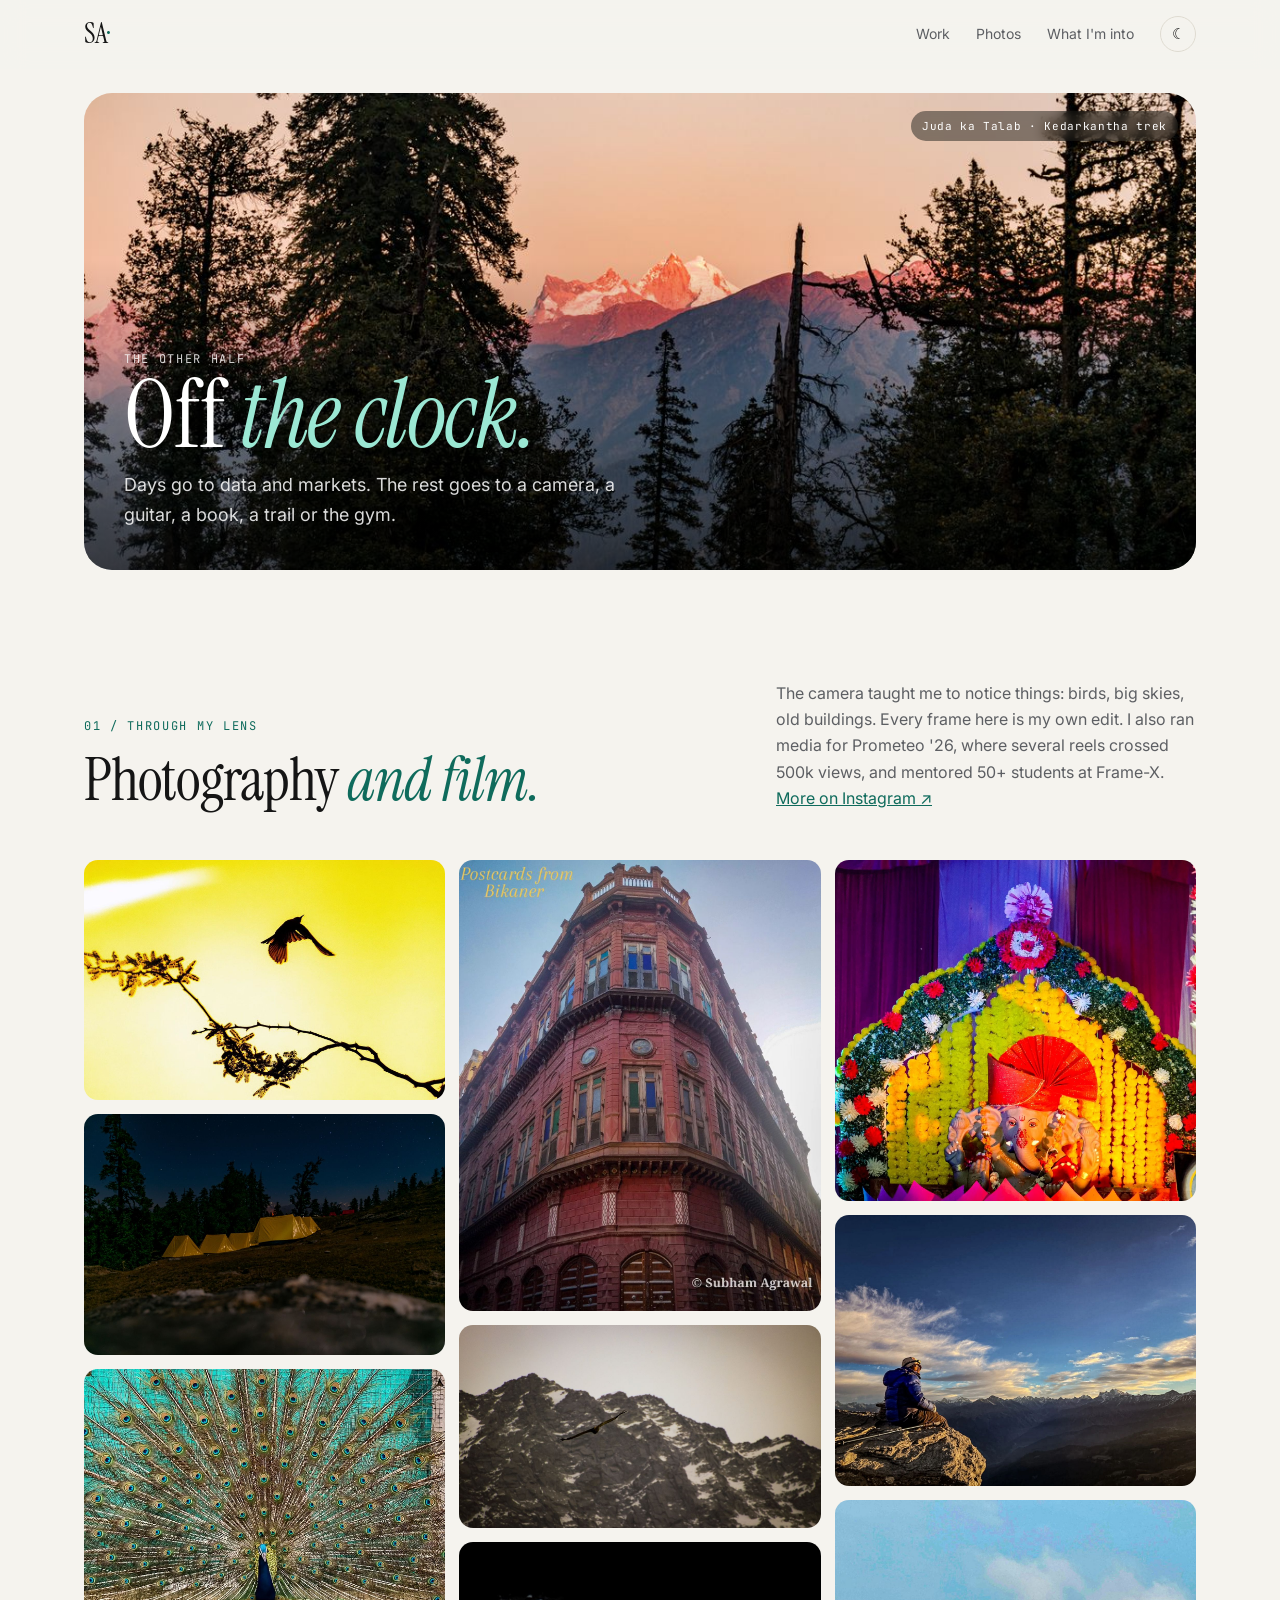
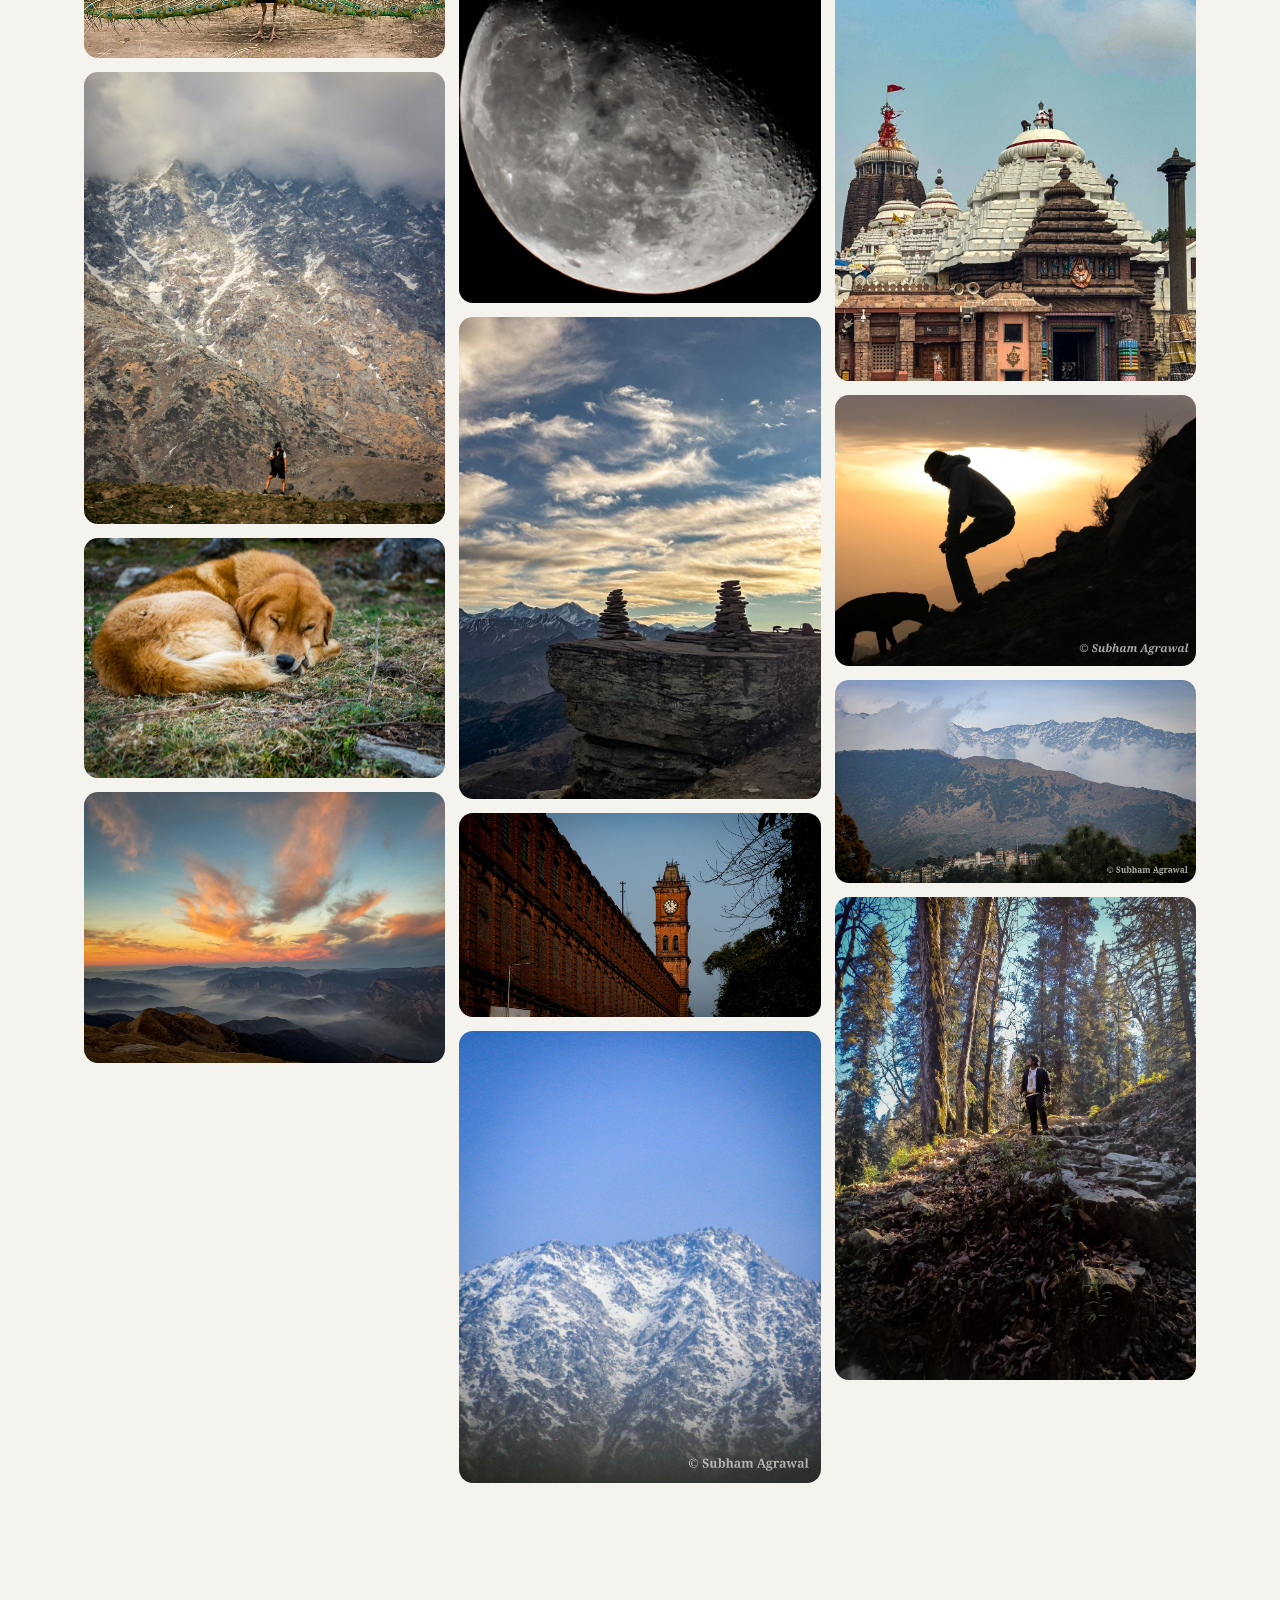
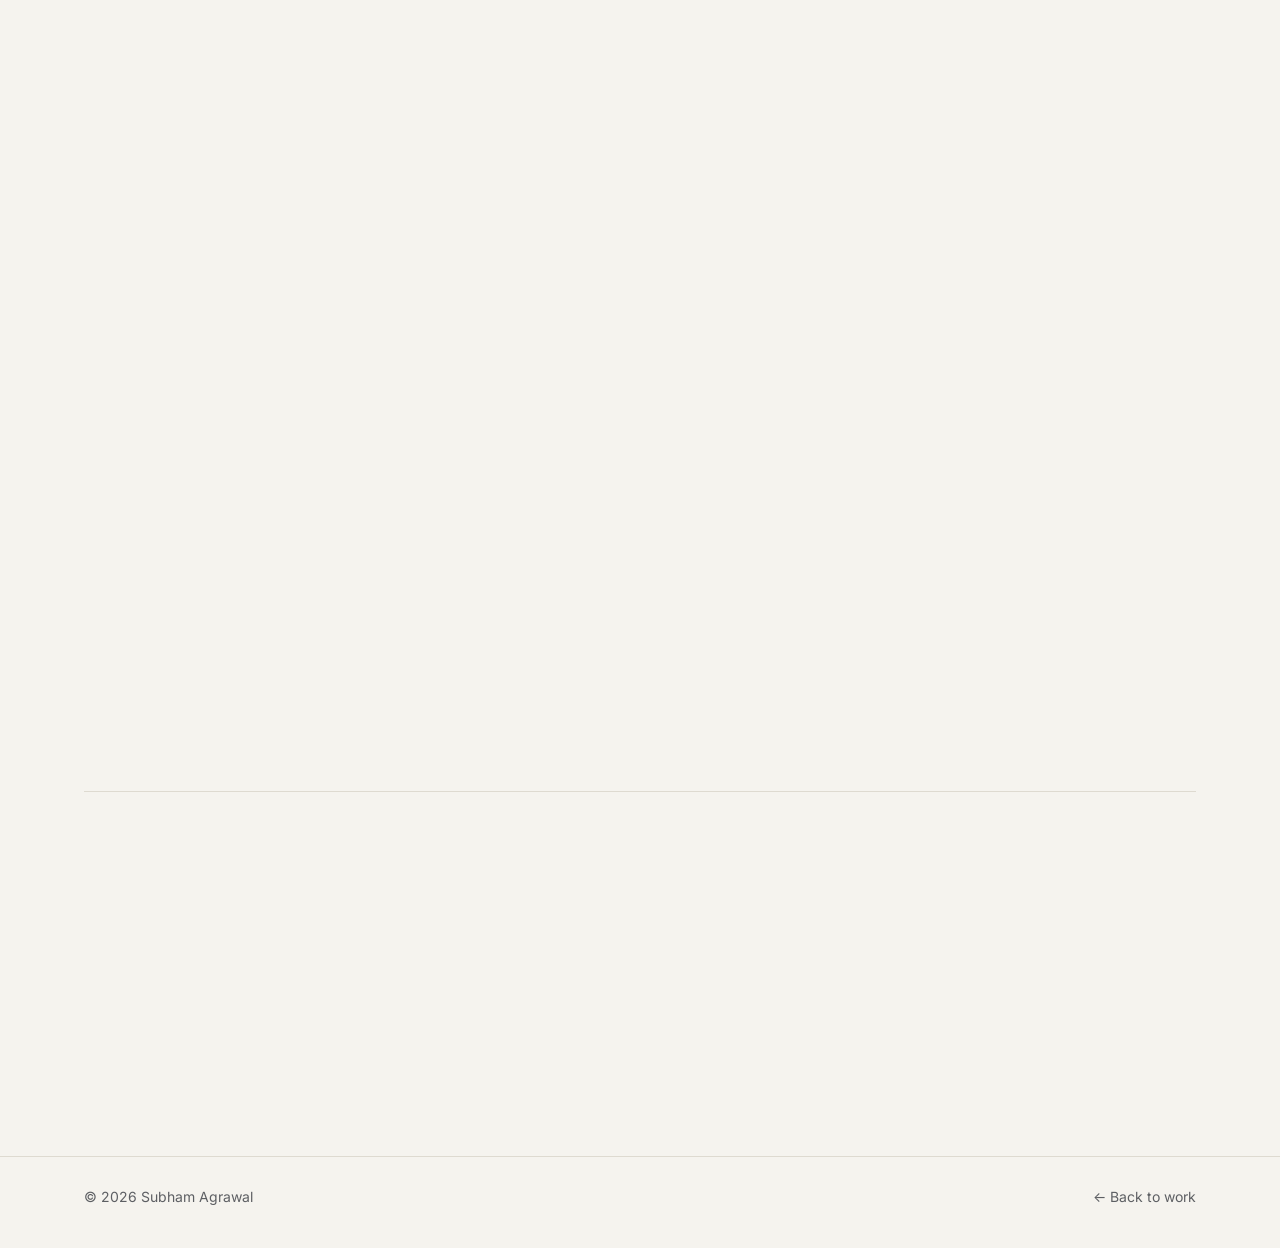
==== life.html @ 2f25384c "Off the clock: alpenglow hero, add big camera edits, one shot per scene Co-Authored-By: Claude Opus " ====
<!doctype html>
<html lang="en">
<head>
<meta charset="utf-8">
<meta name="viewport" content="width=device-width, initial-scale=1">
<title>Off the Clock · Subham Agrawal</title>
<meta name="description" content="Subham Agrawal off the clock: photography, film, guitar, books, treks, travel and running.">
<link rel="preconnect" href="https://fonts.googleapis.com">
<link rel="preconnect" href="https://fonts.gstatic.com" crossorigin>
<link href="https://fonts.googleapis.com/css2?family=Instrument+Serif:ital@0;1&family=Inter:wght@400;500;600&family=JetBrains+Mono:wght@500&display=swap" rel="stylesheet">
<link rel="stylesheet" href="style.css">
</head>
<body>
<nav><div class="wrap">
  <a class="logo" href="index.html">SA<span>·</span></a>
  <div class="menu">
    <a href="index.html">Work</a>
    <a href="#gallery">Photos</a>
    <a href="#into" class="hide-md">What I'm into</a>
    <button id="theme" aria-label="Toggle dark mode">☾</button>
  </div>
</div></nav>

<main class="wrap">
  <div class="life-hero reveal">
    <img src="img/hero-alpenglow.jpg" srcset="img/hero-alpenglow-1200.jpg 1200w, img/hero-alpenglow.jpg 2200w" sizes="(max-width:1240px) 100vw, 1200px" alt="Pink alpenglow on a snow peak, framed by dark pines">
    <span class="loc">Juda ka Talab · Kedarkantha trek</span>
    <div class="over">
      <div class="eyebrow" style="color:rgba(255,255,255,.8)">The other half</div>
      <h1>Off <em>the clock.</em></h1>
      <p>Days go to data and markets. The rest goes to a camera, a guitar, a book, a trail or the gym.</p>
    </div>
  </div>

  <section id="gallery">
    <div class="sec-head reveal"><div><span class="num">01 / THROUGH MY LENS</span><h2>Photography <em>and film.</em></h2></div><p>The camera taught me to notice things: birds, big skies, old buildings. Every frame here is my own edit. I also ran media for Prometeo '26, where several reels crossed 500k views, and mentored 50+ students at Frame-X. <a href="https://www.instagram.com/subham_.snaps" target="_blank" rel="noopener" style="color:var(--accent)">More on Instagram ↗</a></p></div>
    <div class="gallery reveal">
      <figure><img src="img/photos/bird-liftoff.jpg" alt="Bird silhouette lifting off a thorny branch against a golden sky" loading="lazy"><figcaption>Lift-off</figcaption></figure>
      <figure><img src="img/photos/camp-night.jpg" alt="Yellow tents in a meadow under a night sky, pines behind" loading="lazy"><figcaption>Base camp at night, Kedarkantha</figcaption></figure>
      <figure><img src="img/photos/peacock-display.jpg" alt="Peacock with its tail fanned out in full display" loading="lazy"><figcaption>Peacock in full display</figcaption></figure>
      <figure><img src="img/photos/hiker-peaks.jpg" alt="A lone hiker walking below a huge snow-streaked rock face" loading="lazy"><figcaption>Below the peaks, solo trip</figcaption></figure>
      <figure><img src="img/photos/dog-asleep.jpg" alt="Golden dog curled up asleep on the grass" loading="lazy"><figcaption>Camp dog, off duty, Juda ka Talab</figcaption></figure>
      <figure><img src="img/photos/sunset-valley.jpg" alt="Orange and pink clouds at sunset over misty mountain valleys" loading="lazy"><figcaption>Sunset over the valleys</figcaption></figure>
      <figure><img src="img/photos/bikaner.jpg" alt="Red sandstone building with carved balconies, seen from below" loading="lazy"><figcaption>Postcards from Bikaner</figcaption></figure>
      <figure><img src="img/photos/raptor-peaks.jpg" alt="A raptor gliding in front of a snow-streaked rocky peak" loading="lazy"><figcaption>Raptor below the snowline, solo trip</figcaption></figure>
      <figure><img src="img/photos/moon.jpg" alt="Close-up of the moon showing craters along the terminator" loading="lazy"><figcaption>The moon, up close</figcaption></figure>
      <figure><img src="img/photos/cairns.jpg" alt="Stacked stone cairns on a rock ledge, snow peaks and clouds behind" loading="lazy"><figcaption>Cairns above the clouds</figcaption></figure>
      <figure><img src="img/photos/clock-tower.jpg" alt="Red brick clock tower and a long building in warm evening light" loading="lazy"><figcaption>Clock tower, late light</figcaption></figure>
      <figure><img src="img/photos/snow-ridge.jpg" alt="Snow-dusted mountain ridge against a clear blue sky" loading="lazy"><figcaption>Fresh snow on the ridge</figcaption></figure>
      <figure><img src="img/photos/pandal.jpg" alt="Ganesh idol inside a pandal decorated with marigolds" loading="lazy"><figcaption>Ganpati pandal at night</figcaption></figure>
      <figure><img src="img/photos/taking-it-in.jpg" alt="A trekker sitting on a rock, looking out at a mountain range at golden hour" loading="lazy"><figcaption>Taking in the range</figcaption></figure>
      <figure><img src="img/photos/temple.jpg" alt="Temple spires against a pale blue sky" loading="lazy"><figcaption>Temple spires</figcaption></figure>
      <figure><img src="img/photos/climb-dog.jpg" alt="Silhouette of a hiker and a dog climbing a slope at sunset" loading="lazy"><figcaption>Sunset climb, with company</figcaption></figure>
      <figure><img src="img/photos/clouds-range.jpg" alt="Clouds rolling over a mountain range above a hill town" loading="lazy"><figcaption>Clouds over the range</figcaption></figure>
      <figure><img src="img/photos/forest.jpg" alt="Tall pines and a lone figure on a forest trail" loading="lazy"><figcaption>Into the pines</figcaption></figure>
    </div>
  </section>

  <section id="into">
    <div class="sec-head reveal"><div><span class="num">02 / WHAT I'M INTO</span><h2>The rest of <em>the week.</em></h2></div></div>
    <div class="hobbies">
      <div class="hobby reveal"><div class="ico">📷</div><h3>Photography</h3><p>Wildlife, landscapes and street. I edit everything myself.</p><span class="now">Always carrying one</span></div>
      <div class="hobby reveal"><div class="ico">🎸</div><h3>Fingerstyle guitar</h3><p>One arrangement at a time, slowly and properly.</p><span class="now">Learning</span></div>
      <div class="hobby reveal"><div class="ico">📚</div><h3>Books</h3><p><em>The Count of Monte Cristo</em>, a few pages every night before lights out.</p><span class="now">Reading now</span></div>
      <div class="hobby reveal"><div class="ico">🏃</div><h3>Gym and running</h3><p>Early-morning gym and tennis, building up to a steady 5k.</p><span class="now">Training</span></div>
      <div class="hobby reveal"><div class="ico">⛰️</div><h3>Treks and travel</h3><p>Kedarkantha, leopard country in Jawai, the temples of Osian. Always with a camera.</p><span class="now">Exploring</span></div>
      <div class="hobby reveal"><div class="ico">🎤</div><h3>Stage and comedy</h3><p>Cultural Captain for Speaking and Comedic Arts at two Inter IIT Cultural Meets.</p><span class="now">On stage</span></div>
    </div>
  </section>

  <section class="contact" style="margin-top:110px">
    <div class="reveal">
      <h2>Back to <em>work?</em></h2>
      <div class="btns"><a class="btn primary" href="index.html">See my projects →</a><a class="btn" href="https://www.instagram.com/subham_.snaps" target="_blank" rel="noopener">Instagram ↗</a></div>
    </div>
  </section>
</main>

<div class="lightbox" id="lightbox" role="dialog" aria-label="Photo viewer"><button aria-label="Close">×</button><img alt=""><p></p></div>

<footer><div class="wrap"><span>© 2026 Subham Agrawal</span><a href="index.html">← Back to work</a></div></footer>
<script src="main.js"></script>
</body>
</html>
---- style.css ----
:root{
  --bg:#f5f3ee; --bg-2:#ecE9e1; --surface:#fffdf9; --text:#151515; --muted:#5d5f63; --line:#dedad0;
  --accent:#0f6b5c; --accent-2:#c8553d; --accent-soft:#dcefe9; --on-accent:#ffffff;
  --serif:'Instrument Serif',Georgia,serif; --sans:Inter,system-ui,sans-serif; --mono:'JetBrains Mono',ui-monospace,monospace;
  --radius:18px; --shadow:0 1px 2px rgba(0,0,0,.04),0 12px 32px -12px rgba(0,0,0,.12);
}
@media (prefers-color-scheme: dark){
  :root:not([data-theme="light"]){
    --bg:#0e1311; --bg-2:#141b18; --surface:#151d1a; --text:#ecefeb; --muted:#9aa49f; --line:#25302b;
    --accent:#5ccfb3; --accent-2:#f08a6c; --accent-soft:#17312a; --on-accent:#0e1311;
    --shadow:0 1px 2px rgba(0,0,0,.3),0 12px 32px -12px rgba(0,0,0,.6);
  }
}
:root[data-theme="dark"]{
  --bg:#0e1311; --bg-2:#141b18; --surface:#151d1a; --text:#ecefeb; --muted:#9aa49f; --line:#25302b;
  --accent:#5ccfb3; --accent-2:#f08a6c; --accent-soft:#17312a; --on-accent:#0e1311;
  --shadow:0 1px 2px rgba(0,0,0,.3),0 12px 32px -12px rgba(0,0,0,.6);
}
*{box-sizing:border-box}
html{scroll-behavior:smooth}
body{margin:0;background:var(--bg);color:var(--text);font:16px/1.65 var(--sans);-webkit-font-smoothing:antialiased;overflow-x:hidden}
img{max-width:100%;display:block}
a{color:inherit}
.wrap{max-width:1160px;margin:0 auto;padding:0 24px}
@media (max-width:600px){.wrap{padding:0 16px}}

/* nav */
nav{position:sticky;top:0;z-index:20;background:color-mix(in srgb,var(--bg) 82%,transparent);backdrop-filter:blur(12px);-webkit-backdrop-filter:blur(12px);border-bottom:1px solid transparent;transition:border-color .3s}
nav.scrolled{border-bottom-color:var(--line)}
nav .wrap{display:flex;align-items:center;justify-content:space-between;height:68px;gap:16px}
.logo{font-family:var(--serif);font-size:28px;text-decoration:none;letter-spacing:-.01em}
.logo span{color:var(--accent)}
.menu{display:flex;align-items:center;gap:26px;font-size:14px}
.menu a{text-decoration:none;color:var(--muted);transition:color .2s}
.menu a:hover{color:var(--text)}
.pill{border:1px solid var(--line);border-radius:999px;padding:8px 16px;color:var(--text)!important;background:var(--surface)}
.pill:hover{border-color:var(--accent)}
#theme{background:none;border:1px solid var(--line);color:var(--text);width:36px;height:36px;border-radius:50%;cursor:pointer;font-size:15px;display:grid;place-items:center}
@media (max-width:820px){.menu a.hide-md{display:none}.menu{gap:14px}}

/* type */
.eyebrow{font-family:var(--mono);font-size:12px;letter-spacing:.14em;text-transform:uppercase;color:var(--muted);display:flex;align-items:center;gap:10px}
.eyebrow .dot{width:8px;height:8px;border-radius:50%;background:#2fbf71;box-shadow:0 0 0 4px color-mix(in srgb,#2fbf71 22%,transparent)}
h1,h2,.serif{font-family:var(--serif);font-weight:400;letter-spacing:-.015em}
h1{font-size:clamp(46px,7.4vw,96px);line-height:.98;margin:22px 0 24px}
h1 em,h2 em{color:var(--accent);font-style:italic}
h2{font-size:clamp(36px,5vw,60px);line-height:1.02;margin:0}
.lead{font-size:clamp(17px,1.6vw,19px);color:var(--muted);max-width:560px;margin:0}

/* buttons */
.btns{display:flex;flex-wrap:wrap;gap:12px;margin-top:34px}
.btn{display:inline-flex;align-items:center;gap:8px;padding:13px 22px;border-radius:999px;border:1px solid var(--line);background:var(--surface);font-weight:500;font-size:15px;text-decoration:none;transition:transform .2s,border-color .2s,background .2s;cursor:pointer;color:var(--text);font-family:var(--sans)}
.btn:hover{transform:translateY(-2px);border-color:var(--accent)}
.btn.primary{background:var(--text);color:var(--bg);border-color:var(--text)}
.btn.primary:hover{background:var(--accent);border-color:var(--accent);color:var(--on-accent)}

/* hero */
.hero{padding:56px 0 72px;display:grid;grid-template-columns:1.25fr .9fr;gap:56px;align-items:center}
.portrait{position:relative}
.portrait .frame{border-radius:28px;overflow:hidden;aspect-ratio:4/5;box-shadow:var(--shadow);transform:rotate(1.5deg)}
.portrait img{width:100%;height:100%;object-fit:cover}
.badge{position:absolute;background:var(--surface);border:1px solid var(--line);border-radius:14px;padding:10px 14px;font-size:13px;box-shadow:var(--shadow);line-height:1.35}
.badge b{display:block;font-family:var(--serif);font-size:22px;font-weight:400}
.badge.b1{left:-28px;bottom:42px}
.badge.b2{right:-18px;top:28px}
.badge small{color:var(--muted)}
@media (max-width:900px){.hero{grid-template-columns:1fr;gap:40px;padding-top:32px}.portrait{max-width:420px;margin:0 auto;width:100%}.badge.b1{left:-6px}.badge.b2{right:-6px}}

/* marquee */
.marquee{border-top:1px solid var(--line);border-bottom:1px solid var(--line);overflow:hidden;padding:18px 0;background:var(--bg-2)}
.marquee .track{display:flex;gap:40px;width:max-content;animation:scroll 38s linear infinite;font-family:var(--serif);font-size:clamp(24px,3vw,34px);white-space:nowrap}
.marquee .track span:nth-child(even){color:var(--accent)}
@keyframes scroll{to{transform:translateX(-50%)}}

/* sections */
section{padding:110px 0 0}
.sec-head{display:flex;justify-content:space-between;align-items:end;gap:24px;margin-bottom:48px;flex-wrap:wrap}
.sec-head p{color:var(--muted);max-width:420px;margin:0}
.num{font-family:var(--mono);font-size:12px;letter-spacing:.14em;color:var(--accent);display:block;margin-bottom:14px}
@media (max-width:600px){section{padding-top:80px}}

/* projects */
.project{display:grid;grid-template-columns:1.1fr 1fr;gap:48px;align-items:center;padding:40px 0;border-top:1px solid var(--line)}
.project:nth-child(even) .p-img{order:2}
.p-img{border-radius:var(--radius);overflow:hidden;background:#fff;border:1px solid var(--line);box-shadow:var(--shadow);aspect-ratio:16/10;position:relative}
.p-img img{width:100%;height:100%;object-fit:cover;transition:transform .6s ease}
.project:hover .p-img img{transform:scale(1.035)}
.p-img .tag-float{position:absolute;left:14px;top:14px;background:rgba(15,20,18,.78);color:#fff;font-family:var(--mono);font-size:11px;padding:5px 10px;border-radius:999px;letter-spacing:.06em}
.p-type{background:var(--accent-soft)!important;display:grid;place-items:center;padding:32px}
.p-type>div{text-align:center}
.p-type .big{font-family:var(--serif);font-size:clamp(64px,9vw,120px);line-height:1;color:var(--accent)}
.p-type .cap{font-family:var(--mono);font-size:12px;color:var(--muted);text-align:center;letter-spacing:.08em;text-transform:uppercase}
.p-meta{font-family:var(--mono);font-size:12px;color:var(--muted);letter-spacing:.06em;text-transform:uppercase}
.project h3{font-family:var(--serif);font-weight:400;font-size:clamp(28px,3vw,38px);line-height:1.08;margin:10px 0 16px}
.project ul{margin:0;padding-left:18px;color:var(--muted)}
.project li{margin:7px 0}
.project li b{color:var(--text);font-weight:600}
.chips{display:flex;flex-wrap:wrap;gap:8px;margin-top:18px}
.chip{font-size:12px;font-family:var(--mono);border:1px solid var(--line);padding:4px 10px;border-radius:999px;color:var(--muted)}
.p-links{display:flex;gap:20px;margin-top:22px;font-weight:500;font-size:15px}
.p-links a{text-decoration:none;border-bottom:1px solid var(--accent);padding-bottom:2px}
.p-links a:hover{color:var(--accent)}
@media (max-width:860px){.project{grid-template-columns:1fr;gap:24px}.project:nth-child(even) .p-img{order:0}}

/* about */
.about{display:grid;grid-template-columns:1fr 1fr;gap:56px}
.about .big{font-family:var(--serif);font-size:clamp(26px,2.6vw,34px);line-height:1.25;margin:0}
.about .big em{color:var(--accent)}
.facts{display:grid;gap:0;border-top:1px solid var(--line)}
.fact{display:flex;justify-content:space-between;gap:16px;padding:16px 0;border-bottom:1px solid var(--line)}
.fact span:first-child{color:var(--muted);font-size:14px}
.fact span:last-child{text-align:right;font-weight:500}
.toolkit{display:flex;flex-wrap:wrap;gap:8px;margin-top:26px}
.toolkit span{background:var(--surface);border:1px solid var(--line);padding:6px 12px;border-radius:999px;font-size:13px}
@media (max-width:860px){.about{grid-template-columns:1fr;gap:32px}}

/* stats */
.stats{display:grid;grid-template-columns:repeat(4,1fr);gap:1px;background:var(--line);border:1px solid var(--line);border-radius:var(--radius);overflow:hidden}
.stat{background:var(--surface);padding:28px 24px;min-height:170px;display:flex;flex-direction:column;justify-content:space-between;transition:background .3s}
.stat:hover{background:var(--accent-soft)}
.stat b{font-family:var(--serif);font-weight:400;font-size:clamp(38px,4vw,54px);line-height:1;color:var(--text);white-space:nowrap}
.stat span{color:var(--muted);font-size:14px;line-height:1.45;margin-top:16px}
@media (max-width:860px){.stats{grid-template-columns:repeat(2,1fr)}}
@media (max-width:420px){.stat{padding:20px 16px;min-height:150px}.stat b{font-size:34px}}

/* timeline */
.timeline{border-top:1px solid var(--line)}
.tl{display:grid;grid-template-columns:160px 1fr auto;gap:24px;padding:26px 0;border-bottom:1px solid var(--line);align-items:baseline;transition:padding .3s}
.tl:hover{padding-left:10px}
.tl .yr{font-family:var(--mono);font-size:13px;color:var(--muted)}
.tl h4{font-family:var(--serif);font-weight:400;font-size:26px;margin:0;line-height:1.15}
.tl p{margin:6px 0 0;color:var(--muted)}
.tl .org{font-size:13px;color:var(--accent);font-family:var(--mono);text-align:right}
@media (max-width:700px){.tl{grid-template-columns:1fr;gap:4px}.tl .org{text-align:left}}

/* recognition */
.recog{display:grid;grid-template-columns:repeat(3,1fr);gap:16px}
.rc{background:var(--surface);border:1px solid var(--line);border-radius:var(--radius);padding:22px;display:flex;flex-direction:column;gap:6px;text-decoration:none;transition:transform .25s,border-color .25s}
a.rc:hover{transform:translateY(-3px);border-color:var(--accent)}
.rc .yr{font-family:var(--mono);font-size:12px;color:var(--muted)}
.rc strong{font-weight:600}
.rc .d{color:var(--muted);font-size:14px}
.rc .go{color:var(--accent);font-size:13px;margin-top:auto}
@media (max-width:860px){.recog{grid-template-columns:1fr 1fr}}
@media (max-width:520px){.recog{grid-template-columns:1fr}}

/* mosaic teaser */
.mosaic{display:grid;grid-template-columns:2fr 1fr 1fr;grid-template-rows:220px 220px;gap:12px}
.mosaic a{border-radius:14px;overflow:hidden;display:block}
.mosaic a:first-child{grid-row:span 2}
.mosaic img{width:100%;height:100%;object-fit:cover;transition:transform .6s}
.mosaic a:hover img{transform:scale(1.05)}
@media (max-width:700px){.mosaic{grid-template-columns:1fr 1fr;grid-template-rows:200px 140px 140px}.mosaic a:first-child{grid-column:span 2;grid-row:auto}}

/* contact */
.contact{margin:120px 0 0;padding:80px 0;border-top:1px solid var(--line);text-align:center}
.contact h2{font-size:clamp(52px,9vw,120px)}
.contact .btns{justify-content:center}
footer{padding:28px 0 40px;color:var(--muted);font-size:14px;border-top:1px solid var(--line)}
footer .wrap{display:flex;justify-content:space-between;gap:16px;flex-wrap:wrap}
footer a{text-decoration:none}
footer a:hover{color:var(--accent)}

/* life page */
.life-hero{position:relative;border-radius:28px;overflow:hidden;margin-top:24px;aspect-ratio:21/9;min-height:360px}
.life-hero img{position:absolute;inset:0;width:100%;height:100%;object-fit:cover;object-position:50% 45%}
.life-hero .loc{position:absolute;z-index:1;top:18px;right:18px;background:rgba(10,14,12,.45);color:#fff;font-family:var(--mono);font-size:11px;letter-spacing:.06em;padding:6px 11px;border-radius:999px;backdrop-filter:blur(6px)}
.life-hero .over{position:absolute;inset:0;background:linear-gradient(180deg,rgba(0,0,0,0) 35%,rgba(0,0,0,.65));display:flex;flex-direction:column;justify-content:flex-end;padding:40px;color:#fff}
.life-hero h1{margin:0 0 8px;color:#fff}
.life-hero h1 em{color:#9be8d4}
.life-hero p{margin:0;max-width:520px;color:rgba(255,255,255,.85);font-size:18px}
@media (max-width:600px){.life-hero{aspect-ratio:auto;min-height:440px}.life-hero .over{padding:24px}}
.gallery{columns:3 280px;column-gap:14px}
.gallery figure{margin:0 0 14px;break-inside:avoid;border-radius:14px;overflow:hidden;position:relative;cursor:zoom-in}
.gallery img{width:100%;transition:transform .6s}
.gallery figure:hover img{transform:scale(1.04)}
.gallery figcaption{position:absolute;left:0;right:0;bottom:0;padding:28px 14px 12px;font-size:13px;color:#fff;background:linear-gradient(transparent,rgba(0,0,0,.6));opacity:0;transition:opacity .3s}
.gallery figure:hover figcaption{opacity:1}
@media (hover:none){.gallery figcaption{opacity:1}}
.hobbies{display:grid;grid-template-columns:repeat(3,1fr);gap:16px}
.hobby{background:var(--surface);border:1px solid var(--line);border-radius:var(--radius);padding:26px;transition:transform .25s,border-color .25s}
.hobby:hover{transform:translateY(-3px);border-color:var(--accent)}
.hobby .ico{font-size:28px}
.hobby h3{font-family:var(--serif);font-weight:400;font-size:28px;margin:12px 0 6px}
.hobby p{margin:0;color:var(--muted)}
.hobby .now{display:inline-block;margin-top:14px;font-family:var(--mono);font-size:11px;letter-spacing:.08em;text-transform:uppercase;color:var(--accent)}
@media (max-width:860px){.hobbies{grid-template-columns:1fr 1fr}}
@media (max-width:520px){.hobbies{grid-template-columns:1fr}}
.lightbox{position:fixed;inset:0;background:rgba(5,8,7,.92);display:none;align-items:center;justify-content:center;z-index:50;padding:24px}
.lightbox.open{display:flex}
.lightbox img{max-height:86vh;max-width:92vw;border-radius:10px}
.lightbox p{position:absolute;bottom:18px;left:0;right:0;text-align:center;color:#ddd;font-size:14px;margin:0}
.lightbox button{position:absolute;top:16px;right:18px;background:none;border:0;color:#fff;font-size:30px;cursor:pointer}

/* reveal */
.reveal{opacity:0;transform:translateY(26px);transition:opacity .8s ease,transform .8s ease}
.reveal.in{opacity:1;transform:none}
@media (prefers-reduced-motion:reduce){.reveal{opacity:1;transform:none}.marquee .track{animation:none}html{scroll-behavior:auto}}
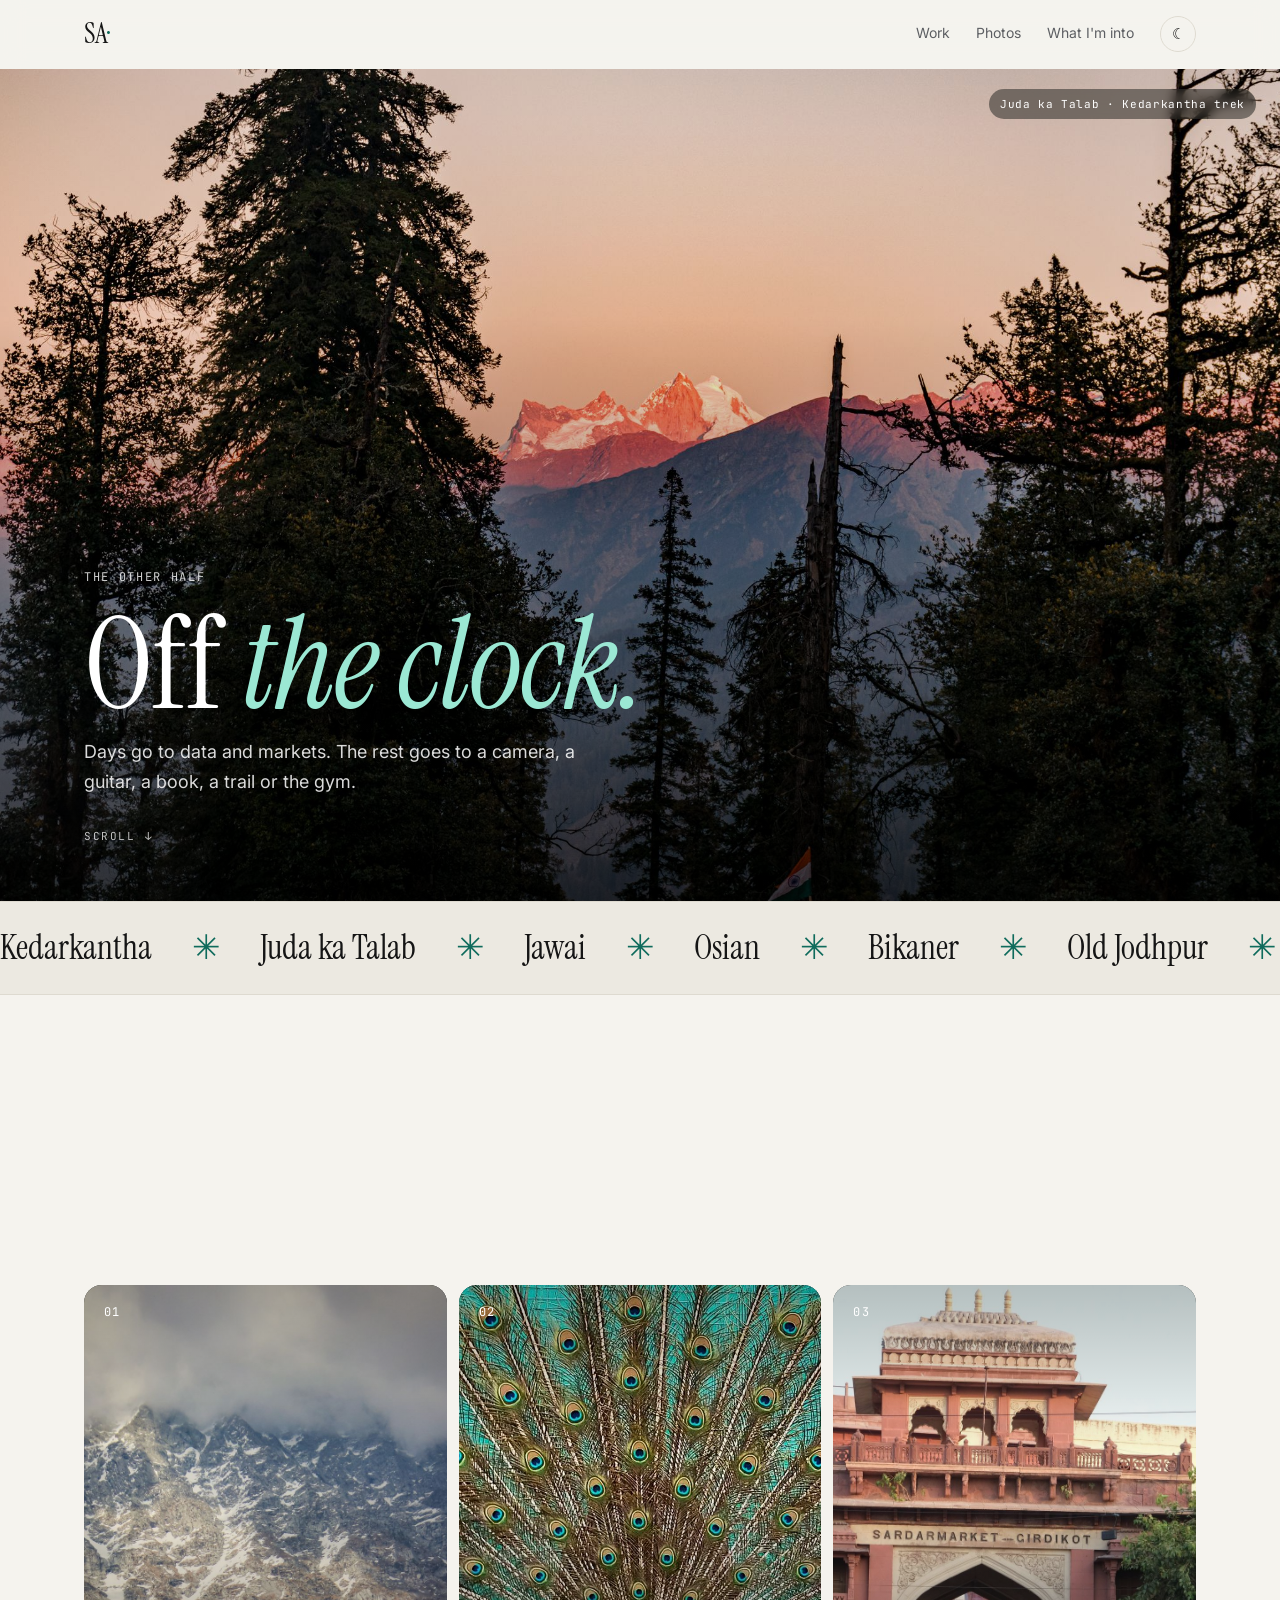
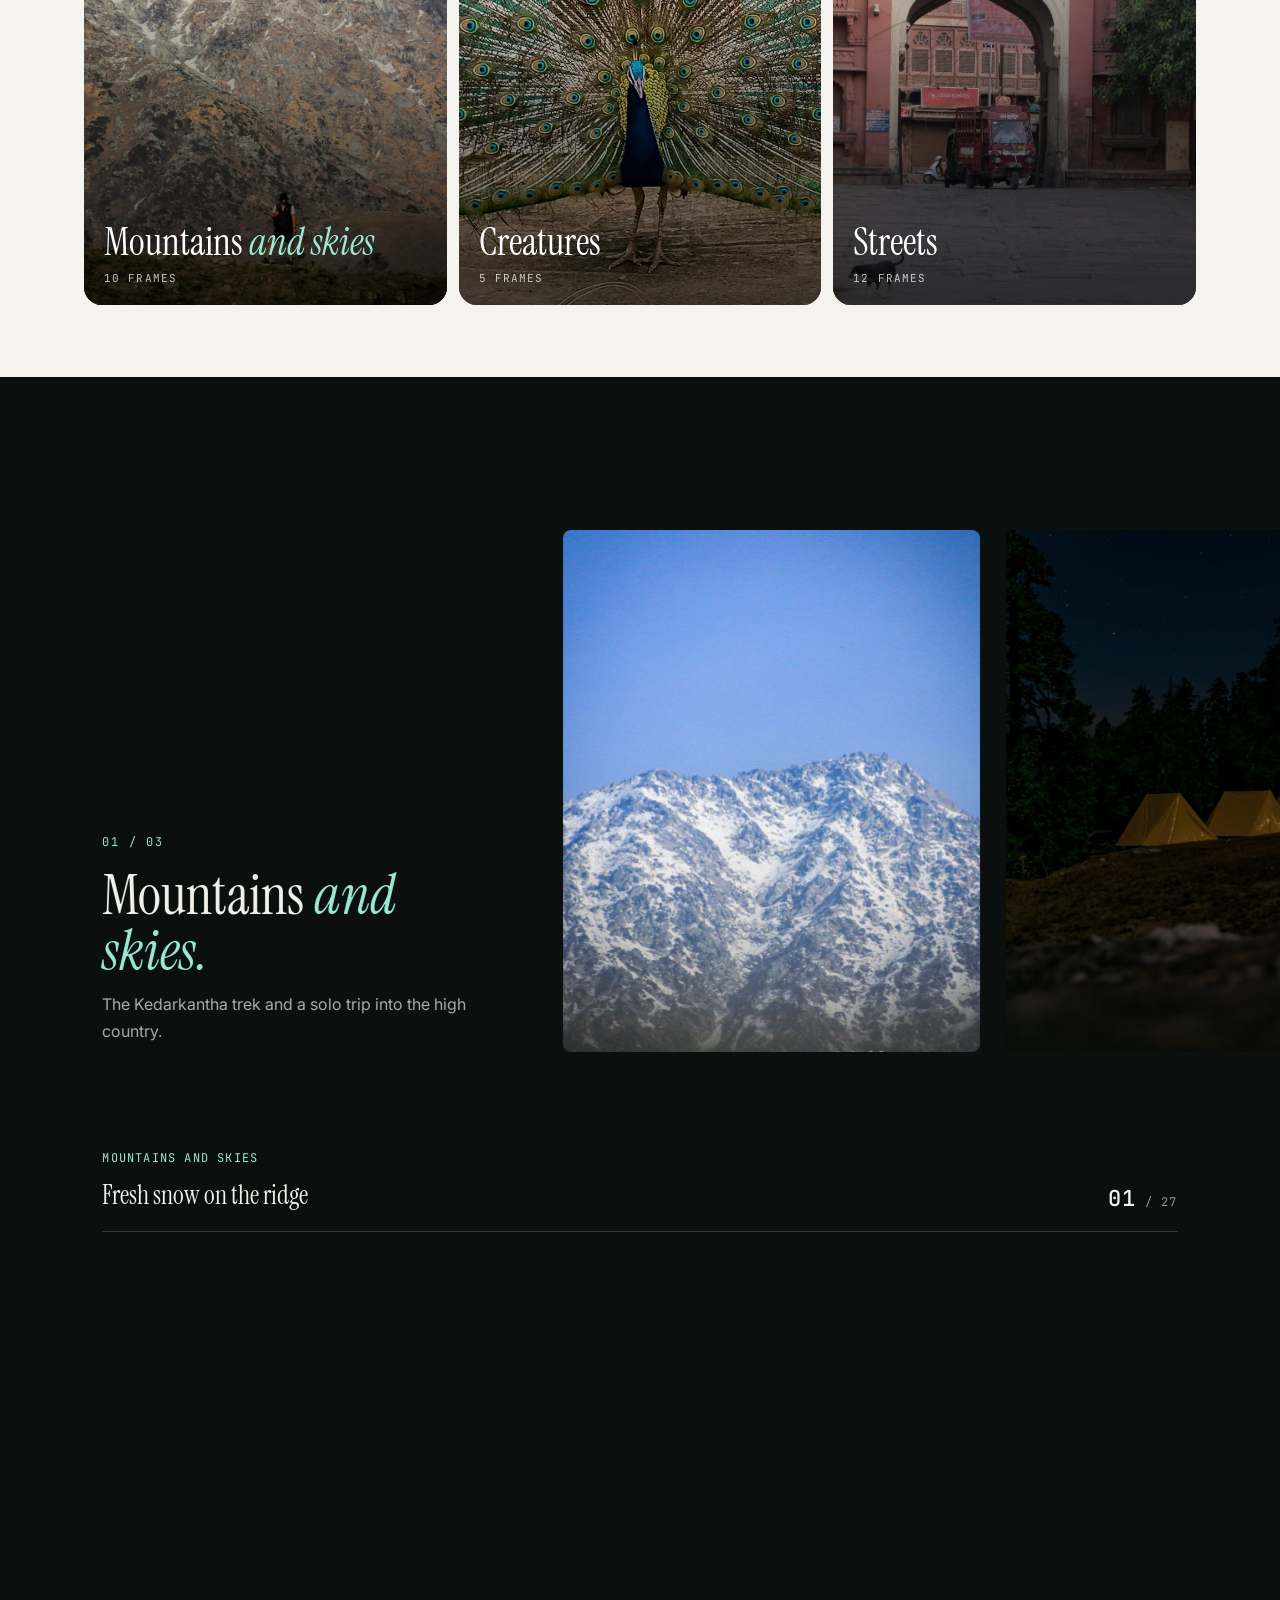
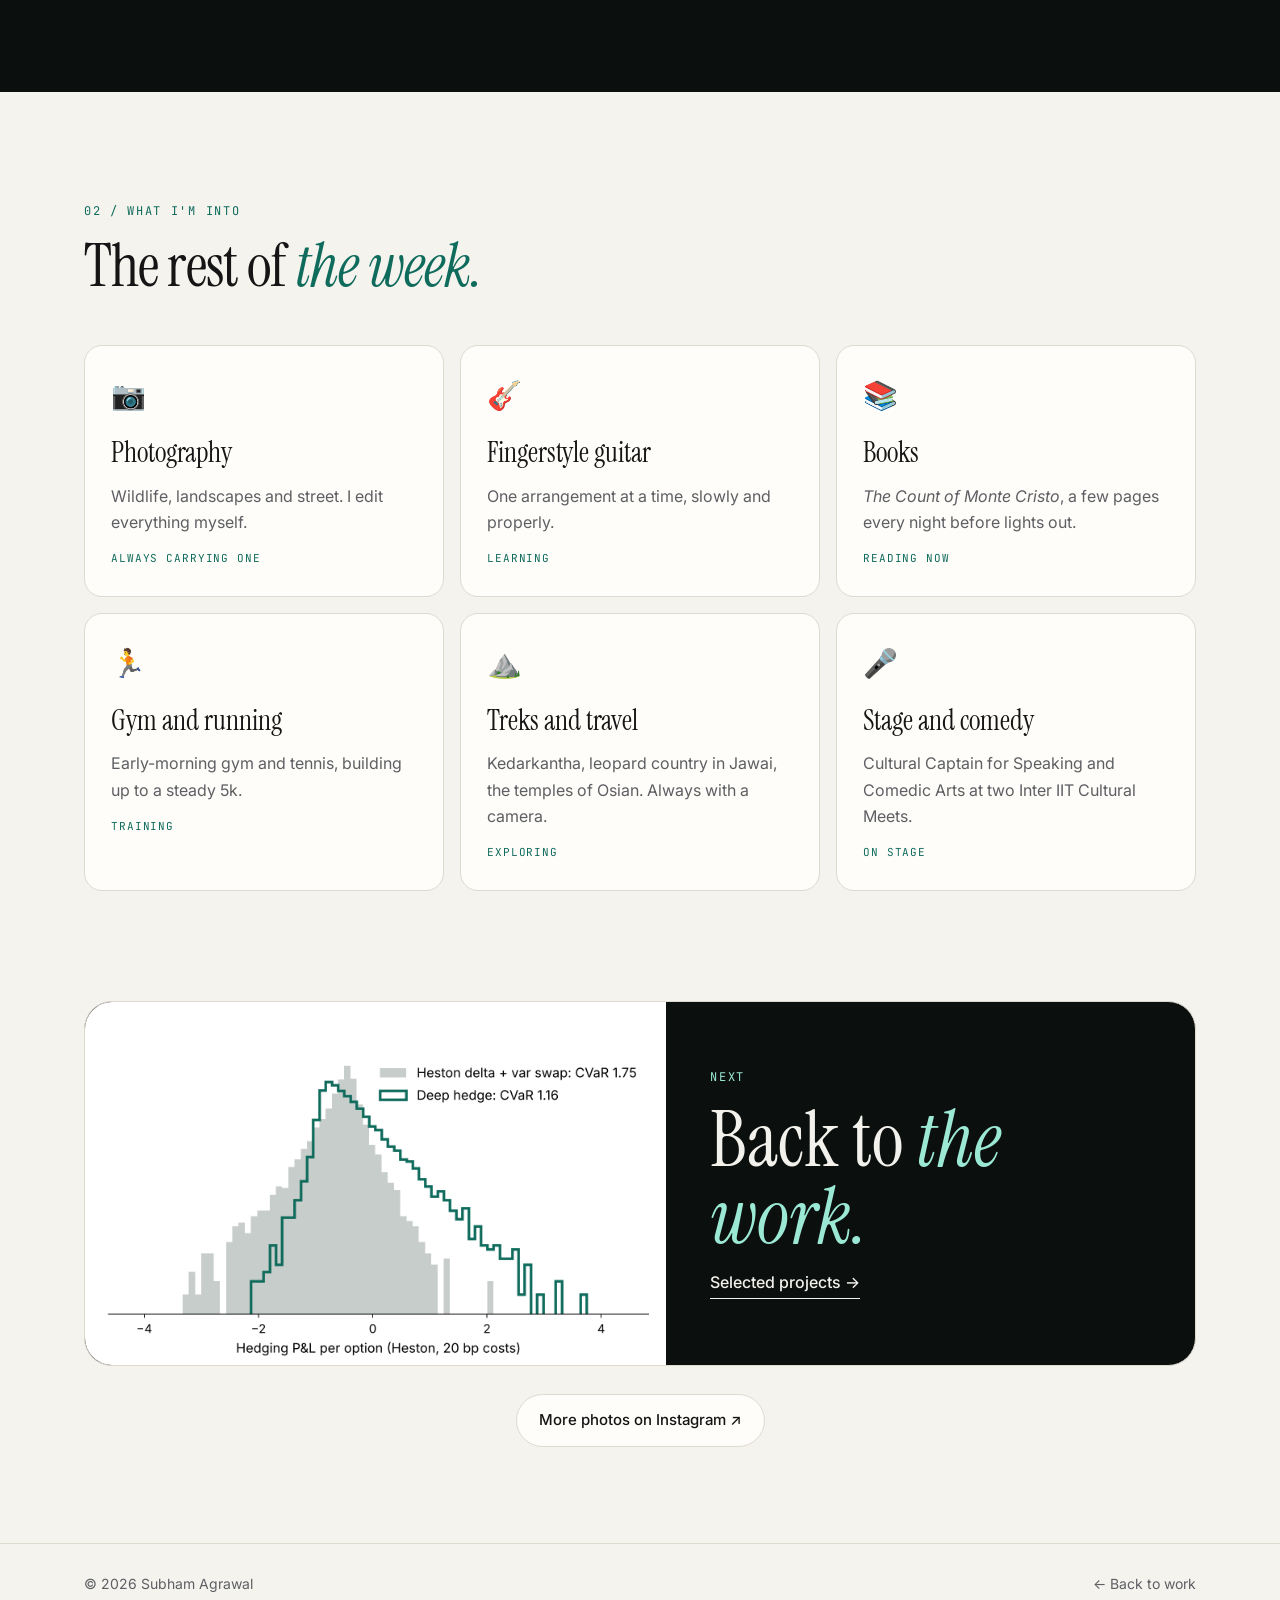
==== commit 9a15ed81: "Forge-style motion, photo chapters and Fujifilm photowalk shots - First-visit preloader, page curtai" ====
--- a/life.html
+++ b/life.html
@@ -5,12 +5,13 @@
 <meta name="viewport" content="width=device-width, initial-scale=1">
 <title>Off the Clock · Subham Agrawal</title>
 <meta name="description" content="Subham Agrawal off the clock: photography, film, guitar, books, treks, travel and running.">
+<script>!function(r){r.classList.add('js');try{var t=localStorage.getItem('theme');if(t)r.setAttribute('data-theme',t);if(!matchMedia('(prefers-reduced-motion: reduce)').matches&&(sessionStorage.getItem('pt')||!sessionStorage.getItem('seen')))r.classList.add('cover');}catch(e){}setTimeout(function(){r.classList.remove('cover')},4000)}(document.documentElement)</script>
 <link rel="preconnect" href="https://fonts.googleapis.com">
 <link rel="preconnect" href="https://fonts.gstatic.com" crossorigin>
 <link href="https://fonts.googleapis.com/css2?family=Instrument+Serif:ital@0;1&family=Inter:wght@400;500;600&family=JetBrains+Mono:wght@500&display=swap" rel="stylesheet">
 <link rel="stylesheet" href="style.css">
 </head>
-<body>
+<body data-tag="Mountains, creatures and streets.">
 <nav><div class="wrap">
   <a class="logo" href="index.html">SA<span>·</span></a>
   <div class="menu">
@@ -21,42 +22,79 @@
   </div>
 </div></nav>
 
-<main class="wrap">
-  <div class="life-hero reveal">
-    <img src="img/hero-alpenglow.jpg" srcset="img/hero-alpenglow-1200.jpg 1200w, img/hero-alpenglow.jpg 2200w" sizes="(max-width:1240px) 100vw, 1200px" alt="Pink alpenglow on a snow peak, framed by dark pines">
+<main>
+  <header class="life-hero" data-intro>
+    <div class="lh-media"><img src="img/hero-alpenglow.jpg" srcset="img/hero-alpenglow-1200.jpg 1200w, img/hero-alpenglow.jpg 2200w" sizes="100vw" alt="Pink alpenglow on a snow peak, framed by dark pines"></div>
     <span class="loc">Juda ka Talab · Kedarkantha trek</span>
     <div class="over">
-      <div class="eyebrow" style="color:rgba(255,255,255,.8)">The other half</div>
+      <div class="eyebrow">The other half</div>
       <h1>Off <em>the clock.</em></h1>
       <p>Days go to data and markets. The rest goes to a camera, a guitar, a book, a trail or the gym.</p>
+      <a class="cue" href="#gallery">Scroll <span>↓</span></a>
     </div>
-  </div>
+  </header>
+
+  <div class="marquee" aria-hidden="true"><div class="track">
+    <span>Kedarkantha</span><span>✳</span><span>Juda ka Talab</span><span>✳</span><span>Jawai</span><span>✳</span><span>Osian</span><span>✳</span><span>Bikaner</span><span>✳</span><span>Old Jodhpur</span><span>✳</span>
+    <span>Kedarkantha</span><span>✳</span><span>Juda ka Talab</span><span>✳</span><span>Jawai</span><span>✳</span><span>Osian</span><span>✳</span><span>Bikaner</span><span>✳</span><span>Old Jodhpur</span><span>✳</span>
+  </div></div>
 
   <section id="gallery">
-    <div class="sec-head reveal"><div><span class="num">01 / THROUGH MY LENS</span><h2>Photography <em>and film.</em></h2></div><p>The camera taught me to notice things: birds, big skies, old buildings. Every frame here is my own edit. I also ran media for Prometeo '26, where several reels crossed 500k views, and mentored 50+ students at Frame-X. <a href="https://www.instagram.com/subham_.snaps" target="_blank" rel="noopener" style="color:var(--accent)">More on Instagram ↗</a></p></div>
-    <div class="gallery reveal">
-      <figure><img src="img/photos/bird-liftoff.jpg" alt="Bird silhouette lifting off a thorny branch against a golden sky" loading="lazy"><figcaption>Lift-off</figcaption></figure>
-      <figure><img src="img/photos/camp-night.jpg" alt="Yellow tents in a meadow under a night sky, pines behind" loading="lazy"><figcaption>Base camp at night, Kedarkantha</figcaption></figure>
-      <figure><img src="img/photos/peacock-display.jpg" alt="Peacock with its tail fanned out in full display" loading="lazy"><figcaption>Peacock in full display</figcaption></figure>
-      <figure><img src="img/photos/hiker-peaks.jpg" alt="A lone hiker walking below a huge snow-streaked rock face" loading="lazy"><figcaption>Below the peaks, solo trip</figcaption></figure>
-      <figure><img src="img/photos/dog-asleep.jpg" alt="Golden dog curled up asleep on the grass" loading="lazy"><figcaption>Camp dog, off duty, Juda ka Talab</figcaption></figure>
-      <figure><img src="img/photos/sunset-valley.jpg" alt="Orange and pink clouds at sunset over misty mountain valleys" loading="lazy"><figcaption>Sunset over the valleys</figcaption></figure>
-      <figure><img src="img/photos/bikaner.jpg" alt="Red sandstone building with carved balconies, seen from below" loading="lazy"><figcaption>Postcards from Bikaner</figcaption></figure>
-      <figure><img src="img/photos/raptor-peaks.jpg" alt="A raptor gliding in front of a snow-streaked rocky peak" loading="lazy"><figcaption>Raptor below the snowline, solo trip</figcaption></figure>
-      <figure><img src="img/photos/moon.jpg" alt="Close-up of the moon showing craters along the terminator" loading="lazy"><figcaption>The moon, up close</figcaption></figure>
-      <figure><img src="img/photos/cairns.jpg" alt="Stacked stone cairns on a rock ledge, snow peaks and clouds behind" loading="lazy"><figcaption>Cairns above the clouds</figcaption></figure>
-      <figure><img src="img/photos/clock-tower.jpg" alt="Red brick clock tower and a long building in warm evening light" loading="lazy"><figcaption>Clock tower, late light</figcaption></figure>
-      <figure><img src="img/photos/snow-ridge.jpg" alt="Snow-dusted mountain ridge against a clear blue sky" loading="lazy"><figcaption>Fresh snow on the ridge</figcaption></figure>
-      <figure><img src="img/photos/pandal.jpg" alt="Ganesh idol inside a pandal decorated with marigolds" loading="lazy"><figcaption>Ganpati pandal at night</figcaption></figure>
-      <figure><img src="img/photos/taking-it-in.jpg" alt="A trekker sitting on a rock, looking out at a mountain range at golden hour" loading="lazy"><figcaption>Taking in the range</figcaption></figure>
-      <figure><img src="img/photos/temple.jpg" alt="Temple spires against a pale blue sky" loading="lazy"><figcaption>Temple spires</figcaption></figure>
-      <figure><img src="img/photos/climb-dog.jpg" alt="Silhouette of a hiker and a dog climbing a slope at sunset" loading="lazy"><figcaption>Sunset climb, with company</figcaption></figure>
-      <figure><img src="img/photos/clouds-range.jpg" alt="Clouds rolling over a mountain range above a hill town" loading="lazy"><figcaption>Clouds over the range</figcaption></figure>
-      <figure><img src="img/photos/forest.jpg" alt="Tall pines and a lone figure on a forest trail" loading="lazy"><figcaption>Into the pines</figcaption></figure>
+    <div class="wrap">
+      <div class="sec-head reveal"><div><span class="num">01 / THROUGH MY LENS</span><h2>Photography <em>and film.</em></h2></div><p>The camera taught me to notice things: birds, big skies, old buildings. Every frame here is my own. I also ran media for Prometeo '26, where several reels crossed 500k views, and mentored 50+ students at Frame-X. <a href="https://www.instagram.com/subham_.snaps" target="_blank" rel="noopener" style="color:var(--accent)">More on Instagram ↗</a></p></div>
+      <div class="pillars reveal">
+        <a class="pillar" href="#ch-mountains"><img src="img/photos/hiker-peaks.jpg" alt="" loading="lazy"><span class="pl-n">01</span><span class="pl-t">Mountains <em>and skies</em></span><span class="pl-c">10 frames</span></a>
+        <a class="pillar" href="#ch-creatures"><img src="img/photos/peacock-display.jpg" alt="" loading="lazy"><span class="pl-n">02</span><span class="pl-t">Creatures</span><span class="pl-c">5 frames</span></a>
+        <a class="pillar" href="#ch-streets"><img src="img/photos/street-gate.jpg" alt="" loading="lazy"><span class="pl-n">03</span><span class="pl-t">Streets</span><span class="pl-c">12 frames</span></a>
+      </div>
+    </div>
+
+    <div class="film" id="film">
+      <div class="film-pin">
+        <div class="gallery film-track">
+          <div class="ch-card reveal" id="ch-mountains" data-ch="Mountains and skies"><span class="num">01 / 03</span><h3>Mountains <em>and skies.</em></h3><p>The Kedarkantha trek and a solo trip into the high country.</p></div>
+          <figure><img src="img/photos/snow-ridge.jpg" width="1119" height="1400" alt="Snow-dusted mountain ridge against a clear blue sky" loading="lazy"><figcaption>Fresh snow on the ridge</figcaption></figure>
+          <figure><img src="img/photos/camp-night.jpg" width="1400" height="933" alt="Yellow tents in a meadow under a night sky, pines behind" loading="lazy"><figcaption>Base camp at night, Kedarkantha</figcaption></figure>
+          <figure><img src="img/photos/hiker-peaks.jpg" width="1120" height="1400" alt="A lone hiker walking below a huge snow-streaked rock face" loading="lazy"><figcaption>Below the peaks, solo trip</figcaption></figure>
+          <figure><img src="img/photos/sunset-valley.jpg" width="1280" height="960" alt="Orange and pink clouds at sunset over misty mountain valleys" loading="lazy"><figcaption>Sunset over the valleys</figcaption></figure>
+          <figure><img src="img/photos/cairns.jpg" width="960" height="1280" alt="Stacked stone cairns on a rock ledge, snow peaks and clouds behind" loading="lazy"><figcaption>Cairns above the clouds</figcaption></figure>
+          <figure><img src="img/photos/taking-it-in.jpg" width="1400" height="1050" alt="A trekker sitting on a rock, looking out at a mountain range at golden hour" loading="lazy"><figcaption>Taking in the range</figcaption></figure>
+          <figure><img src="img/photos/forest.jpg" width="1047" height="1400" alt="Tall pines and a lone figure on a forest trail" loading="lazy"><figcaption>Into the pines</figcaption></figure>
+          <figure><img src="img/photos/clouds-range.jpg" width="1400" height="787" alt="Clouds rolling over a mountain range above a hill town" loading="lazy"><figcaption>Clouds over the range</figcaption></figure>
+          <figure><img src="img/photos/climb-dog.jpg" width="1079" height="807" alt="Silhouette of a hiker and a dog climbing a slope at sunset" loading="lazy"><figcaption>Sunset climb, with company</figcaption></figure>
+          <figure><img src="img/photos/moon.jpg" width="838" height="838" alt="Close-up of the moon showing craters along the terminator" loading="lazy"><figcaption>The moon, up close</figcaption></figure>
+
+          <div class="ch-card reveal" id="ch-creatures" data-ch="Creatures"><span class="num">02 / 03</span><h3>Creatures.</h3><p>Birds at golden hour, a raptor on the wind and the dogs that adopt every trip.</p></div>
+          <figure><img src="img/photos/bird-liftoff.jpg" width="1400" height="933" alt="Bird silhouette lifting off a thorny branch against a golden sky" loading="lazy"><figcaption>Lift-off</figcaption></figure>
+          <figure><img src="img/photos/peacock-display.jpg" width="1400" height="1119" alt="Peacock with its tail fanned out in full display" loading="lazy"><figcaption>Peacock in full display</figcaption></figure>
+          <figure><img src="img/photos/raptor-peaks.jpg" width="1400" height="786" alt="A raptor gliding in front of a snow-streaked rocky peak" loading="lazy"><figcaption>Raptor below the snowline, solo trip</figcaption></figure>
+          <figure><img src="img/photos/dog-asleep.jpg" width="1400" height="933" alt="Golden dog curled up asleep on the grass" loading="lazy"><figcaption>Camp dog, off duty, Juda ka Talab</figcaption></figure>
+          <figure><img src="img/photos/roof-dog.jpg" width="1400" height="933" alt="A street dog standing on a blue rooftop under a tree" loading="lazy"><figcaption>Lookout on the roof, Jodhpur</figcaption></figure>
+
+          <div class="ch-card reveal" id="ch-streets" data-ch="Streets"><span class="num">03 / 03</span><h3>Streets.</h3><p>Bikaner, temples, festivals, and a Fujifilm photowalk through old Jodhpur on an X-T5.</p></div>
+          <figure><img src="img/photos/street-gate.jpg" width="933" height="1400" alt="Sardar Market gate in pink sandstone, a dog crossing the empty square" loading="lazy"><figcaption>Sardar Market gate, Jodhpur</figcaption></figure>
+          <figure><img src="img/photos/fort-blue.jpg" width="1400" height="933" alt="A sandstone fort on a ridge above blue houses" loading="lazy"><figcaption>The fort above the blue houses</figcaption></figure>
+          <figure><img src="img/photos/tower-reflection.jpg" width="933" height="1400" alt="A clock tower reflected upside down in a dark glossy surface held up to the sky" loading="lazy"><figcaption>Clock tower, reflected</figcaption></figure>
+          <figure><img src="img/photos/green-doors.jpg" width="1400" height="933" alt="Open green metal doors framing a pale blue courtyard" loading="lazy"><figcaption>Green doors, blue courtyard</figcaption></figure>
+          <figure><img src="img/photos/stepwell-splash.jpg" width="933" height="1400" alt="A tall splash rising from the green water of a stone stepwell" loading="lazy"><figcaption>Splash at the stepwell</figcaption></figure>
+          <figure><img src="img/photos/clock-tower.jpg" width="1400" height="788" alt="Red brick clock tower and a long building in warm evening light" loading="lazy"><figcaption>Clock tower, late light</figcaption></figure>
+          <figure><img src="img/photos/water-stop.jpg" width="933" height="1400" alt="A man drinking at an old stone water stop with a carved lattice wall" loading="lazy"><figcaption>Water stop, old city</figcaption></figure>
+          <figure><img src="img/photos/pandal.jpg" width="1305" height="1232" alt="Ganesh idol inside a pandal decorated with marigolds" loading="lazy"><figcaption>Ganpati pandal at night</figcaption></figure>
+          <figure><img src="img/photos/arch.jpg" width="933" height="1400" alt="A dark stone arch framing a sunlit street and a tree" loading="lazy"><figcaption>Through the arch</figcaption></figure>
+          <figure><img src="img/photos/bikaner.jpg" width="1120" height="1400" alt="Red sandstone building with carved balconies, seen from below" loading="lazy"><figcaption>Postcards from Bikaner</figcaption></figure>
+          <figure><img src="img/photos/grille-courtyard.jpg" width="933" height="1400" alt="A courtyard of stone statues seen through an iron grille, a pigeon on the flagstones" loading="lazy"><figcaption>Courtyard through the grille</figcaption></figure>
+          <figure><img src="img/photos/temple.jpg" width="1050" height="1400" alt="Temple spires against a pale blue sky" loading="lazy"><figcaption>Temple spires</figcaption></figure>
+        </div>
+        <div class="film-hud" aria-hidden="true">
+          <div class="hud-l"><span class="hud-ch">Mountains and skies</span><span class="hud-cap">Fresh snow on the ridge</span></div>
+          <div class="hud-n"><b>01</b> / 27</div>
+          <i class="hud-bar"><i></i></i>
+        </div>
+      </div>
     </div>
   </section>
 
-  <section id="into">
+  <section id="into"><div class="wrap">
     <div class="sec-head reveal"><div><span class="num">02 / WHAT I'M INTO</span><h2>The rest of <em>the week.</em></h2></div></div>
     <div class="hobbies">
       <div class="hobby reveal"><div class="ico">📷</div><h3>Photography</h3><p>Wildlife, landscapes and street. I edit everything myself.</p><span class="now">Always carrying one</span></div>
@@ -66,19 +104,21 @@
       <div class="hobby reveal"><div class="ico">⛰️</div><h3>Treks and travel</h3><p>Kedarkantha, leopard country in Jawai, the temples of Osian. Always with a camera.</p><span class="now">Exploring</span></div>
       <div class="hobby reveal"><div class="ico">🎤</div><h3>Stage and comedy</h3><p>Cultural Captain for Speaking and Comedic Arts at two Inter IIT Cultural Meets.</p><span class="now">On stage</span></div>
     </div>
-  </section>
+  </div></section>
 
-  <section class="contact" style="margin-top:110px">
-    <div class="reveal">
-      <h2>Back to <em>work?</em></h2>
-      <div class="btns"><a class="btn primary" href="index.html">See my projects →</a><a class="btn" href="https://www.instagram.com/subham_.snaps" target="_blank" rel="noopener">Instagram ↗</a></div>
-    </div>
-  </section>
+  <section class="next"><div class="wrap">
+    <a class="next-panel reveal" href="index.html#work">
+      <span class="np-img"><img src="img/proj-hedge.png" alt="" loading="lazy"></span>
+      <span class="np-txt"><span class="num">NEXT</span><span class="np-h">Back to <em>the work.</em></span><span class="np-go">Selected projects →</span></span>
+    </a>
+    <p class="np-alt reveal"><a class="btn" href="https://www.instagram.com/subham_.snaps" target="_blank" rel="noopener">More photos on Instagram ↗</a></p>
+  </div></section>
 </main>
 
-<div class="lightbox" id="lightbox" role="dialog" aria-label="Photo viewer"><button aria-label="Close">×</button><img alt=""><p></p></div>
+<div class="lightbox" id="lightbox" role="dialog" aria-label="Photo viewer"><button class="lb-x" aria-label="Close">×</button><button class="lb-prev" aria-label="Previous photo">←</button><button class="lb-next" aria-label="Next photo">→</button><img alt=""><p></p></div>
 
 <footer><div class="wrap"><span>© 2026 Subham Agrawal</span><a href="index.html">← Back to work</a></div></footer>
+<script src="vendor/lenis.min.js"></script>
 <script src="main.js"></script>
 </body>
 </html>
--- a/style.css
+++ b/style.css
@@ -3,6 +3,7 @@
   --accent:#0f6b5c; --accent-2:#c8553d; --accent-soft:#dcefe9; --on-accent:#ffffff;
   --serif:'Instrument Serif',Georgia,serif; --sans:Inter,system-ui,sans-serif; --mono:'JetBrains Mono',ui-monospace,monospace;
   --radius:18px; --shadow:0 1px 2px rgba(0,0,0,.04),0 12px 32px -12px rgba(0,0,0,.12);
+  --ease:cubic-bezier(.16,1,.3,1); --ease-io:cubic-bezier(.77,0,.18,1); --ink:#0b0f0d; --paper:#f2f1ec; --mint:#9be8d4;
 }
 @media (prefers-color-scheme: dark){
   :root:not([data-theme="light"]){
@@ -162,21 +163,65 @@
 footer a:hover{color:var(--accent)}
 
 /* life page */
-.life-hero{position:relative;border-radius:28px;overflow:hidden;margin-top:24px;aspect-ratio:21/9;min-height:360px}
-.life-hero img{position:absolute;inset:0;width:100%;height:100%;object-fit:cover;object-position:50% 45%}
-.life-hero .loc{position:absolute;z-index:1;top:18px;right:18px;background:rgba(10,14,12,.45);color:#fff;font-family:var(--mono);font-size:11px;letter-spacing:.06em;padding:6px 11px;border-radius:999px;backdrop-filter:blur(6px)}
-.life-hero .over{position:absolute;inset:0;background:linear-gradient(180deg,rgba(0,0,0,0) 35%,rgba(0,0,0,.65));display:flex;flex-direction:column;justify-content:flex-end;padding:40px;color:#fff}
-.life-hero h1{margin:0 0 8px;color:#fff}
-.life-hero h1 em{color:#9be8d4}
+.life-hero{position:relative;height:calc(100vh - 68px);height:calc(100svh - 68px);min-height:520px;overflow:hidden;color:#fff;background:var(--ink);clip-path:inset(0 calc(var(--hp,0)*3vw) calc(var(--hp,0)*5vh) round 0 0 calc(var(--hp,0)*32px) calc(var(--hp,0)*32px))}
+.lh-media{position:absolute;inset:0}
+.lh-media img{width:100%;height:100%;object-fit:cover;object-position:50% 45%;scale:1.08;translate:0 calc(var(--hp,0)*22%)}
+.life-hero .loc{position:absolute;z-index:1;top:20px;right:24px;background:rgba(10,14,12,.45);color:#fff;font-family:var(--mono);font-size:11px;letter-spacing:.06em;padding:6px 11px;border-radius:999px;backdrop-filter:blur(6px)}
+.life-hero .over{position:absolute;inset:0;background:linear-gradient(180deg,rgba(0,0,0,.05) 30%,rgba(0,0,0,.7));display:flex;flex-direction:column;justify-content:flex-end;padding:0 max(24px,calc((100% - 1112px)/2)) 56px;opacity:calc(1 - var(--hp,0)*1.6);translate:0 calc(var(--hp,0)*-60px)}
+.life-hero .eyebrow{color:rgba(255,255,255,.8)}
+.life-hero h1{margin:14px 0 10px;color:#fff;font-size:clamp(56px,10vw,150px)}
+.life-hero h1 em{color:var(--mint)}
 .life-hero p{margin:0;max-width:520px;color:rgba(255,255,255,.85);font-size:18px}
-@media (max-width:600px){.life-hero{aspect-ratio:auto;min-height:440px}.life-hero .over{padding:24px}}
-.gallery{columns:3 280px;column-gap:14px}
-.gallery figure{margin:0 0 14px;break-inside:avoid;border-radius:14px;overflow:hidden;position:relative;cursor:zoom-in}
-.gallery img{width:100%;transition:transform .6s}
-.gallery figure:hover img{transform:scale(1.04)}
-.gallery figcaption{position:absolute;left:0;right:0;bottom:0;padding:28px 14px 12px;font-size:13px;color:#fff;background:linear-gradient(transparent,rgba(0,0,0,.6));opacity:0;transition:opacity .3s}
-.gallery figure:hover figcaption{opacity:1}
-@media (hover:none){.gallery figcaption{opacity:1}}
+.cue{margin-top:30px;font-family:var(--mono);font-size:11px;letter-spacing:.14em;text-transform:uppercase;color:rgba(255,255,255,.75);text-decoration:none;display:inline-flex;gap:10px;align-self:flex-start}
+.cue span{display:inline-block;animation:bob 2s var(--ease-io) infinite}
+@keyframes bob{50%{transform:translateY(5px)}}
+@media (max-width:600px){.life-hero{min-height:480px}.life-hero .over{padding:0 16px 36px}.life-hero .loc{right:16px;top:16px}}
+
+/* chapters: three pillars */
+.pillars{display:flex;gap:12px;height:min(70vh,620px)}
+.pillar{flex:1 1 0;min-width:0;position:relative;overflow:hidden;border-radius:18px;color:#fff;text-decoration:none;background:var(--ink);transition:flex-grow .9s var(--ease)}
+.pillar img{position:absolute;inset:0;width:100%;height:100%;object-fit:cover;transition:transform 1.2s var(--ease),opacity .6s}
+.pillar::after{content:"";position:absolute;inset:0;background:linear-gradient(180deg,rgba(0,0,0,.25),rgba(0,0,0,0) 30%,rgba(0,0,0,.7))}
+.pillar>span{position:absolute;z-index:1}
+.pl-n{top:18px;left:20px;font-family:var(--mono);font-size:12px;letter-spacing:.12em}
+.pl-t{left:20px;right:20px;bottom:44px;font-family:var(--serif);font-size:clamp(28px,3vw,40px);line-height:1}
+.pl-t em{color:var(--mint)}
+.pl-c{left:20px;bottom:18px;font-family:var(--mono);font-size:11px;letter-spacing:.1em;text-transform:uppercase;color:rgba(255,255,255,.75)}
+@media (hover:hover){.pillars:hover .pillar{flex-grow:.8}.pillars .pillar:hover{flex-grow:1.8}.pillar:hover img{transform:scale(1.06)}}
+@media (max-width:700px){.pillars{flex-direction:column;height:auto}.pillar{height:180px;flex:none}}
+
+/* filmstrip (plain grid when motion is off) */
+.film{position:relative;background:var(--ink);color:var(--paper);margin-top:72px}
+.film-track{columns:3 280px;column-gap:14px;max-width:1160px;margin:0 auto;padding:40px 24px 56px}
+.film-track figure{margin:0 0 14px;break-inside:avoid;border-radius:12px;overflow:hidden;position:relative;cursor:zoom-in}
+.film-track img{width:100%;height:auto}
+.film-track figcaption{position:absolute;left:0;right:0;bottom:0;padding:28px 14px 12px;font-size:13px;color:#fff;background:linear-gradient(transparent,rgba(0,0,0,.6));opacity:0;transition:opacity .3s}
+.film-track figure:hover figcaption,.film-track figure:focus-visible figcaption{opacity:1}
+@media (hover:none){.film-track figcaption{opacity:1}}
+.ch-card{column-span:all;padding:24px 0 22px}
+.ch-card .num{color:var(--mint)}
+.ch-card h3{font-family:var(--serif);font-weight:400;font-size:clamp(36px,4.4vw,60px);line-height:1;margin:0 0 12px}
+.ch-card h3 em{color:var(--mint)}
+.ch-card p{color:rgba(242,241,236,.7);margin:0;max-width:380px}
+.film-hud{display:none}
+.film.on .film-pin{position:sticky;top:0;height:100vh;height:100svh;overflow:hidden}
+.film.on .film-track{position:absolute;left:0;top:calc(50% - 4vh);translate:0 -50%;columns:auto;display:flex;align-items:center;gap:clamp(12px,2vw,28px);height:58vh;max-width:none;margin:0;padding:0 8vw;width:max-content;will-change:transform}
+.film.on .film-track figure{flex:none;margin:0;border-radius:8px;filter:brightness(.68) saturate(.85);transition:filter .7s var(--ease)}
+.film.on .film-track figure.act{filter:none}
+.film.on .film-track img{width:100%;height:100%;object-fit:cover;scale:1.12}
+.film.on .film-track figcaption{display:none}
+.film.on .ch-card{flex:none;align-self:stretch;width:min(34vw,440px);display:flex;flex-direction:column;justify-content:flex-end;padding:0 3vw 8px 0}
+.film.on .film-hud{display:grid;position:absolute;left:8vw;right:8vw;bottom:5vh;grid-template-columns:1fr auto;align-items:end;gap:14px 24px;font-family:var(--mono);font-size:12px;letter-spacing:.1em;text-transform:uppercase;color:rgba(242,241,236,.6)}
+.hud-l{display:flex;flex-direction:column;gap:6px;min-width:0}
+.hud-ch{color:var(--mint)}
+.hud-cap{font-family:var(--serif);text-transform:none;letter-spacing:0;font-size:clamp(20px,2vw,28px);color:var(--paper);white-space:nowrap;overflow:hidden;text-overflow:ellipsis}
+.hud-cap.swap{animation:capIn .7s var(--ease)}
+@keyframes capIn{from{opacity:0;transform:translateY(10px);filter:blur(4px)}}
+.hud-n b{font-weight:500;color:var(--paper);font-size:22px}
+.hud-bar{grid-column:1/-1;display:block;height:1px;background:rgba(242,241,236,.2);position:relative}
+.hud-bar i{position:absolute;inset:0;background:var(--paper);transform-origin:0 50%;transform:scaleX(var(--fp,0))}
+@media (max-width:700px){.film.on .film-track{height:54vh;padding:0 6vw}.film.on .ch-card{width:76vw}.film.on .film-hud{left:6vw;right:6vw;bottom:4vh}}
+
 .hobbies{display:grid;grid-template-columns:repeat(3,1fr);gap:16px}
 .hobby{background:var(--surface);border:1px solid var(--line);border-radius:var(--radius);padding:26px;transition:transform .25s,border-color .25s}
 .hobby:hover{transform:translateY(-3px);border-color:var(--accent)}
@@ -186,13 +231,80 @@
 .hobby .now{display:inline-block;margin-top:14px;font-family:var(--mono);font-size:11px;letter-spacing:.08em;text-transform:uppercase;color:var(--accent)}
 @media (max-width:860px){.hobbies{grid-template-columns:1fr 1fr}}
 @media (max-width:520px){.hobbies{grid-template-columns:1fr}}
-.lightbox{position:fixed;inset:0;background:rgba(5,8,7,.92);display:none;align-items:center;justify-content:center;z-index:50;padding:24px}
+.lightbox{position:fixed;inset:0;background:rgba(5,8,7,.94);display:none;align-items:center;justify-content:center;z-index:50;padding:24px}
 .lightbox.open{display:flex}
-.lightbox img{max-height:86vh;max-width:92vw;border-radius:10px}
+.lightbox img{max-height:84vh;max-width:86vw;border-radius:10px}
+.lightbox img.pop{animation:lbIn .6s var(--ease)}
+@keyframes lbIn{from{opacity:0;transform:scale(.96)}}
 .lightbox p{position:absolute;bottom:18px;left:0;right:0;text-align:center;color:#ddd;font-size:14px;margin:0}
-.lightbox button{position:absolute;top:16px;right:18px;background:none;border:0;color:#fff;font-size:30px;cursor:pointer}
-
-/* reveal */
-.reveal{opacity:0;transform:translateY(26px);transition:opacity .8s ease,transform .8s ease}
+.lightbox .lb-x{position:absolute;top:16px;right:18px;background:none;border:0;color:#fff;font-size:30px;cursor:pointer}
+.lb-prev,.lb-next{position:absolute;top:50%;translate:0 -50%;width:46px;height:46px;border-radius:50%;border:1px solid rgba(255,255,255,.25);background:rgba(255,255,255,.06);color:#fff;font-size:18px;cursor:pointer}
+.lb-prev{left:18px}.lb-next{right:18px}
+@media (max-width:600px){.lb-prev,.lb-next{top:auto;bottom:52px;translate:none}}
+
+/* next page panel */
+.next-panel{display:grid;grid-template-columns:1.1fr 1fr;align-items:stretch;background:var(--ink);color:var(--paper);border-radius:28px;overflow:hidden;text-decoration:none;min-height:340px;border:1px solid var(--line)}
+.np-img{display:block;overflow:hidden;background:#fff;min-height:260px}
+.np-img img{width:100%;height:100%;object-fit:cover;transition:transform 1.2s var(--ease)}
+.next-panel:hover .np-img img{transform:scale(1.05)}
+.np-txt{display:flex;flex-direction:column;justify-content:center;gap:14px;padding:44px}
+.np-txt .num{margin:0;color:var(--mint)}
+.np-h{font-family:var(--serif);font-size:clamp(44px,6vw,84px);line-height:1}
+.np-h em{color:var(--mint)}
+.np-go{font-weight:500;border-bottom:1px solid currentColor;align-self:flex-start;padding-bottom:2px}
+.np-alt{text-align:center;margin:28px 0 0}
+section.next{padding-bottom:96px}
+@media (max-width:760px){.next-panel{grid-template-columns:1fr}.np-img{min-height:200px}.np-txt{padding:28px}}
+
+/* motion */
+.reveal{opacity:0;transform:translateY(34px);transition:opacity 1s var(--ease),transform 1.2s var(--ease)}
 .reveal.in{opacity:1;transform:none}
-@media (prefers-reduced-motion:reduce){.reveal{opacity:1;transform:none}.marquee .track{animation:none}html{scroll-behavior:auto}}
+html:not(.js) .reveal{opacity:1;transform:none}
+html.lenis{scroll-behavior:auto}
+html.lenis,html.lenis body{height:auto}
+.lenis.lenis-stopped{overflow:clip}
+nav::after{content:"";position:absolute;left:0;right:0;bottom:-1px;height:2px;background:var(--accent);transform-origin:0 50%;transform:scaleX(var(--sp,0))}
+.menu a:not(.pill){background:linear-gradient(currentColor,currentColor) 0 100%/0 1px no-repeat;padding-bottom:2px;transition:color .2s,background-size .5s var(--ease)}
+.menu a:not(.pill):hover{background-size:100% 1px}
+nav.on-dark{background:color-mix(in srgb,var(--ink) 72%,transparent);border-bottom-color:rgba(242,241,236,.08)}
+nav.on-dark .logo,nav.on-dark .menu a:not(.pill){color:rgba(242,241,236,.82)}
+nav.on-dark .menu a:not(.pill):hover{color:var(--paper)}
+nav.on-dark #theme{color:var(--paper);border-color:rgba(242,241,236,.2)}
+nav{transition:border-color .3s,background-color .4s}
+
+/* words that blur in */
+.split .w{display:inline-block}
+.js .split .w{opacity:0;filter:blur(10px);transform:translateY(.35em);transition:opacity .9s var(--ease),filter .9s var(--ease),transform 1.1s var(--ease);transition-delay:calc(var(--i,0)*60ms + 120ms)}
+.js .in .split .w,.js .split.in .w{opacity:1;filter:blur(0);transform:none}
+
+/* images wipe open */
+@keyframes clipIn{from{clip-path:inset(14% 12% 14% 12% round 24px)}to{clip-path:inset(0 0 0 0 round 0)}}
+@keyframes zoomIn{from{transform:scale(1.3)}}
+.js .in .p-img,.js .in .frame,.js .mosaic.in a,.js .pillars.in .pillar,.js .next-panel.in .np-img{animation:clipIn 1.5s var(--ease) backwards;animation-delay:calc(var(--i,0)*90ms + 100ms)}
+.js .in .p-img img,.js .in .frame img,.js .mosaic.in img,.js .pillars.in .pillar img{animation:zoomIn 2.1s var(--ease) backwards;animation-delay:calc(var(--i,0)*90ms + 100ms)}
+.mosaic img{scale:1.1}
+.p-img[data-n]::after{content:attr(data-n);position:absolute;right:14px;top:14px;background:rgba(15,20,18,.78);color:#fff;font-family:var(--mono);font-size:11px;padding:5px 10px;border-radius:999px;letter-spacing:.06em}
+@media (max-width:600px){.p-img[data-n]::after{display:none}}
+.life-hero.in .lh-media{animation:heroIn 2s var(--ease) backwards}
+@keyframes heroIn{from{clip-path:inset(16% 20% 16% 20% round 28px);transform:scale(1.18)}to{clip-path:inset(0 0 0 0 round 0)}}
+
+/* preloader and page curtain */
+html.cover body::after{content:"";position:fixed;inset:0;z-index:90;background:var(--ink)}
+.loader,.curtain{position:fixed;inset:0;z-index:100;background:var(--ink);color:var(--paper);display:grid;place-items:center;transition:transform 1s var(--ease-io)}
+.loader.out,.curtain.out{transform:translateY(-100%)}
+.curtain.enter{transform:translateY(100%)}
+.curtain .logo{font-size:40px}
+.ld-in{width:min(560px,84vw);display:flex;flex-direction:column;gap:24px}
+.ld-logo{font-family:var(--serif);font-size:44px;line-height:1}
+.ld-logo span,.curtain .logo span{color:var(--mint)}
+.ld-tag{font-family:var(--serif);font-size:clamp(30px,4.4vw,48px);line-height:1.08;margin:0}
+.ld-row{display:flex;align-items:center;gap:16px;font-family:var(--mono);font-size:12px;letter-spacing:.1em;color:rgba(242,241,236,.6)}
+.ld-bar{flex:1;height:1px;background:rgba(242,241,236,.2);position:relative}
+.ld-bar i{position:absolute;inset:0;background:var(--paper);transform-origin:0 50%;transform:scaleX(var(--lp,0))}
+
+@media (prefers-reduced-motion:reduce){
+  .reveal,.js .split .w{opacity:1;transform:none;filter:none;transition:none}
+  *,*::before,*::after{animation:none!important}
+  html{scroll-behavior:auto}
+  .mosaic img{scale:1}
+}
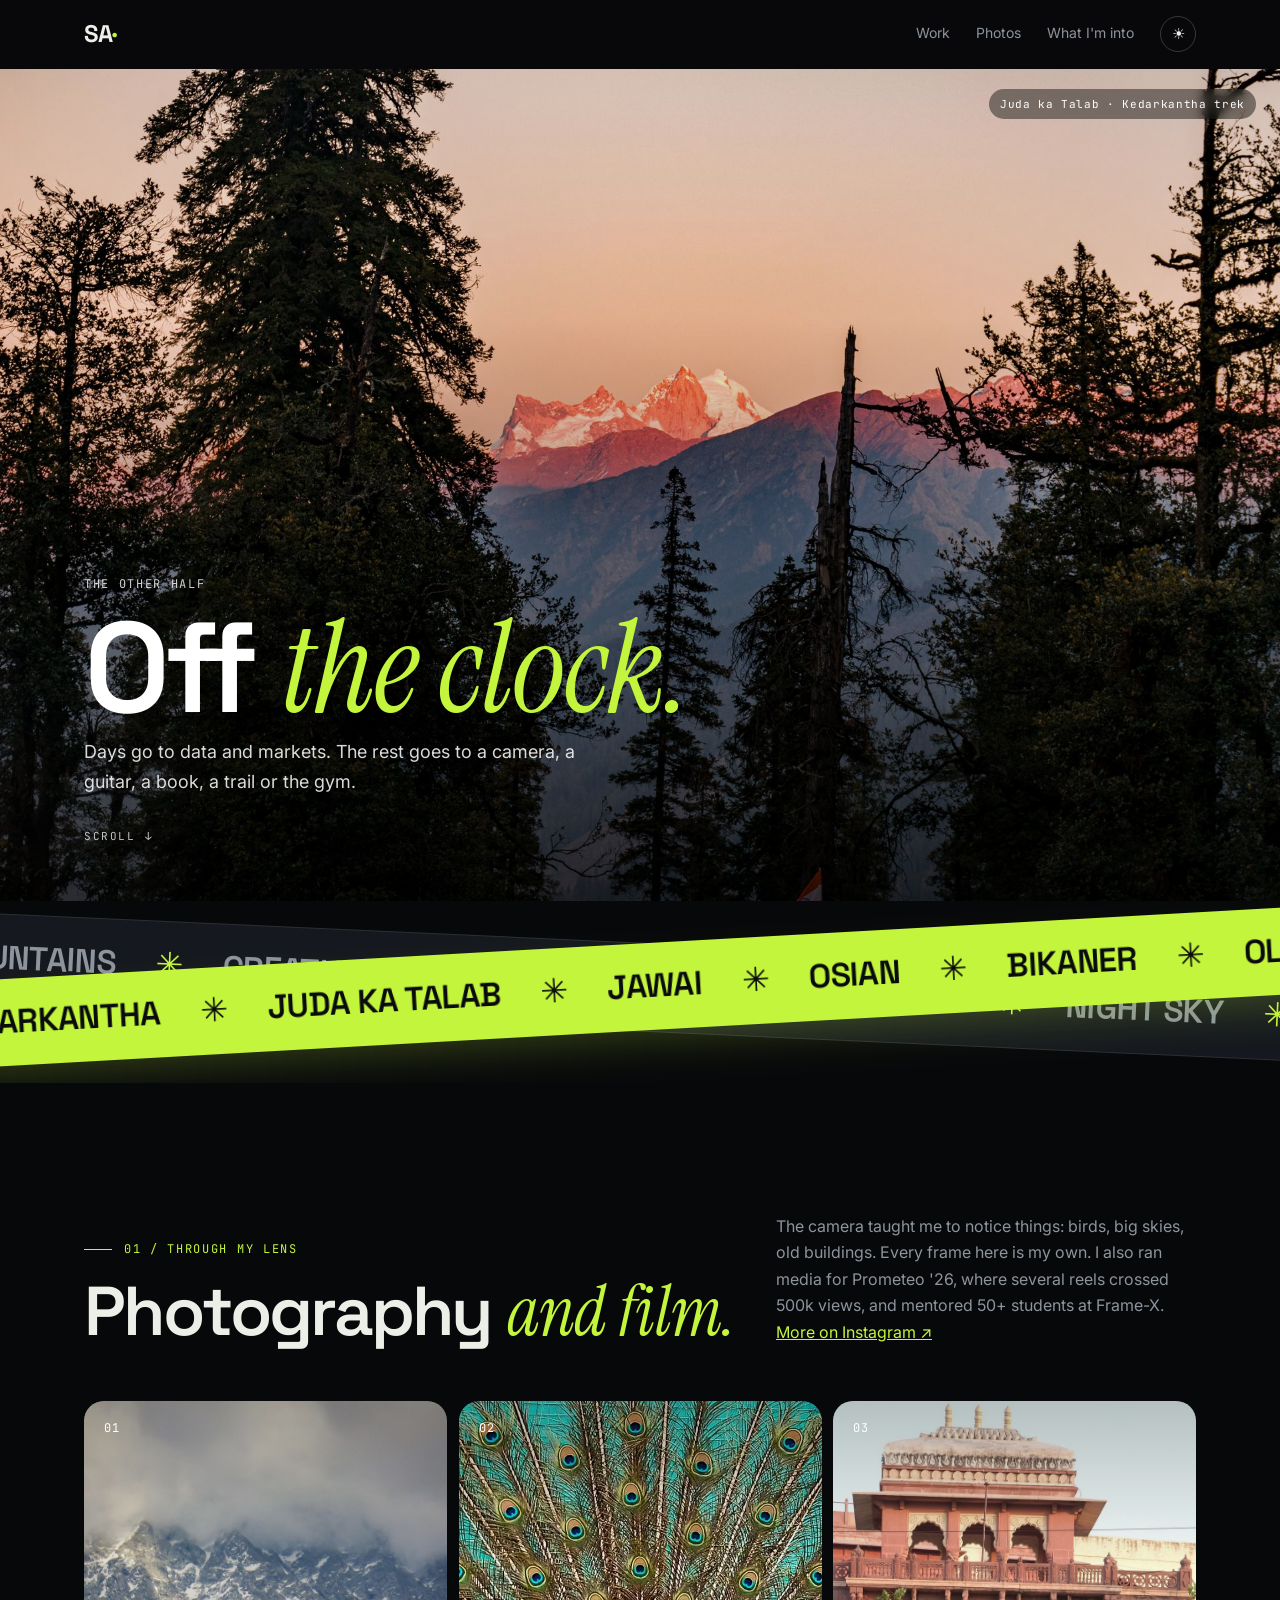
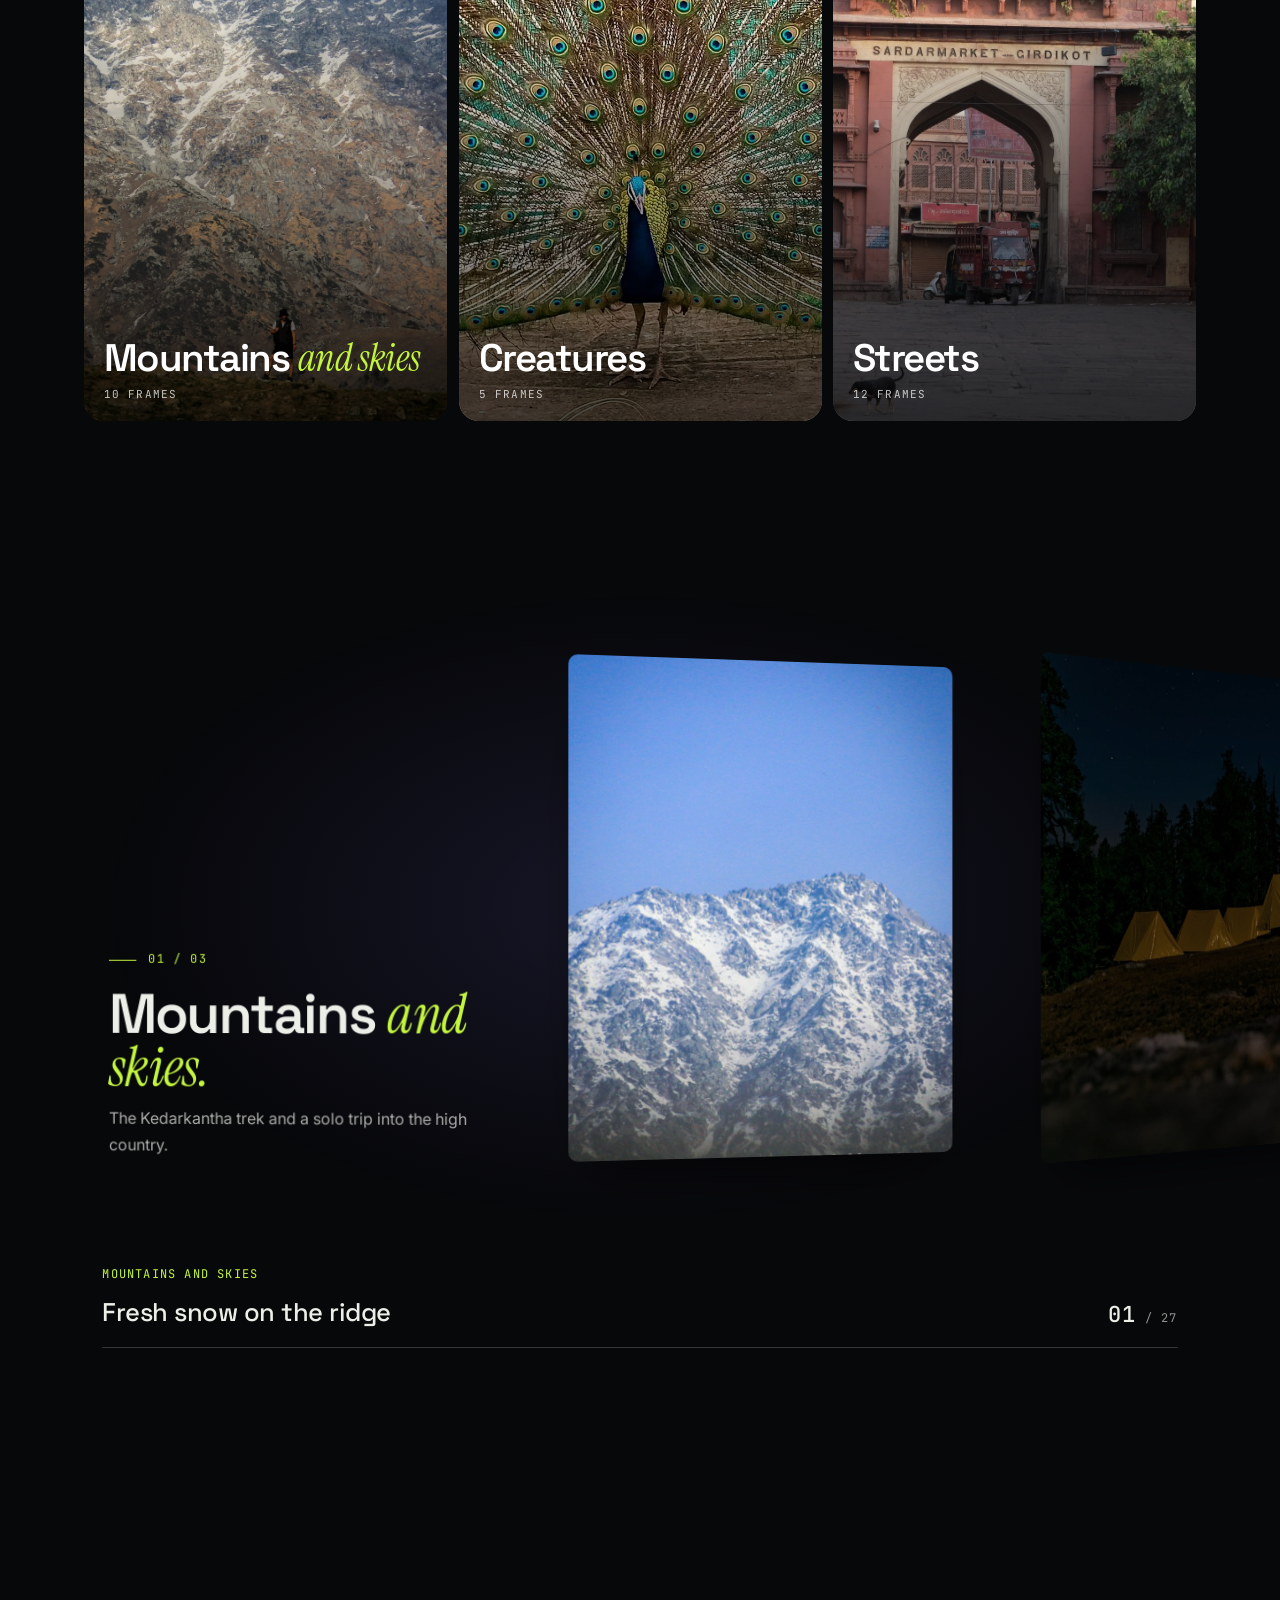
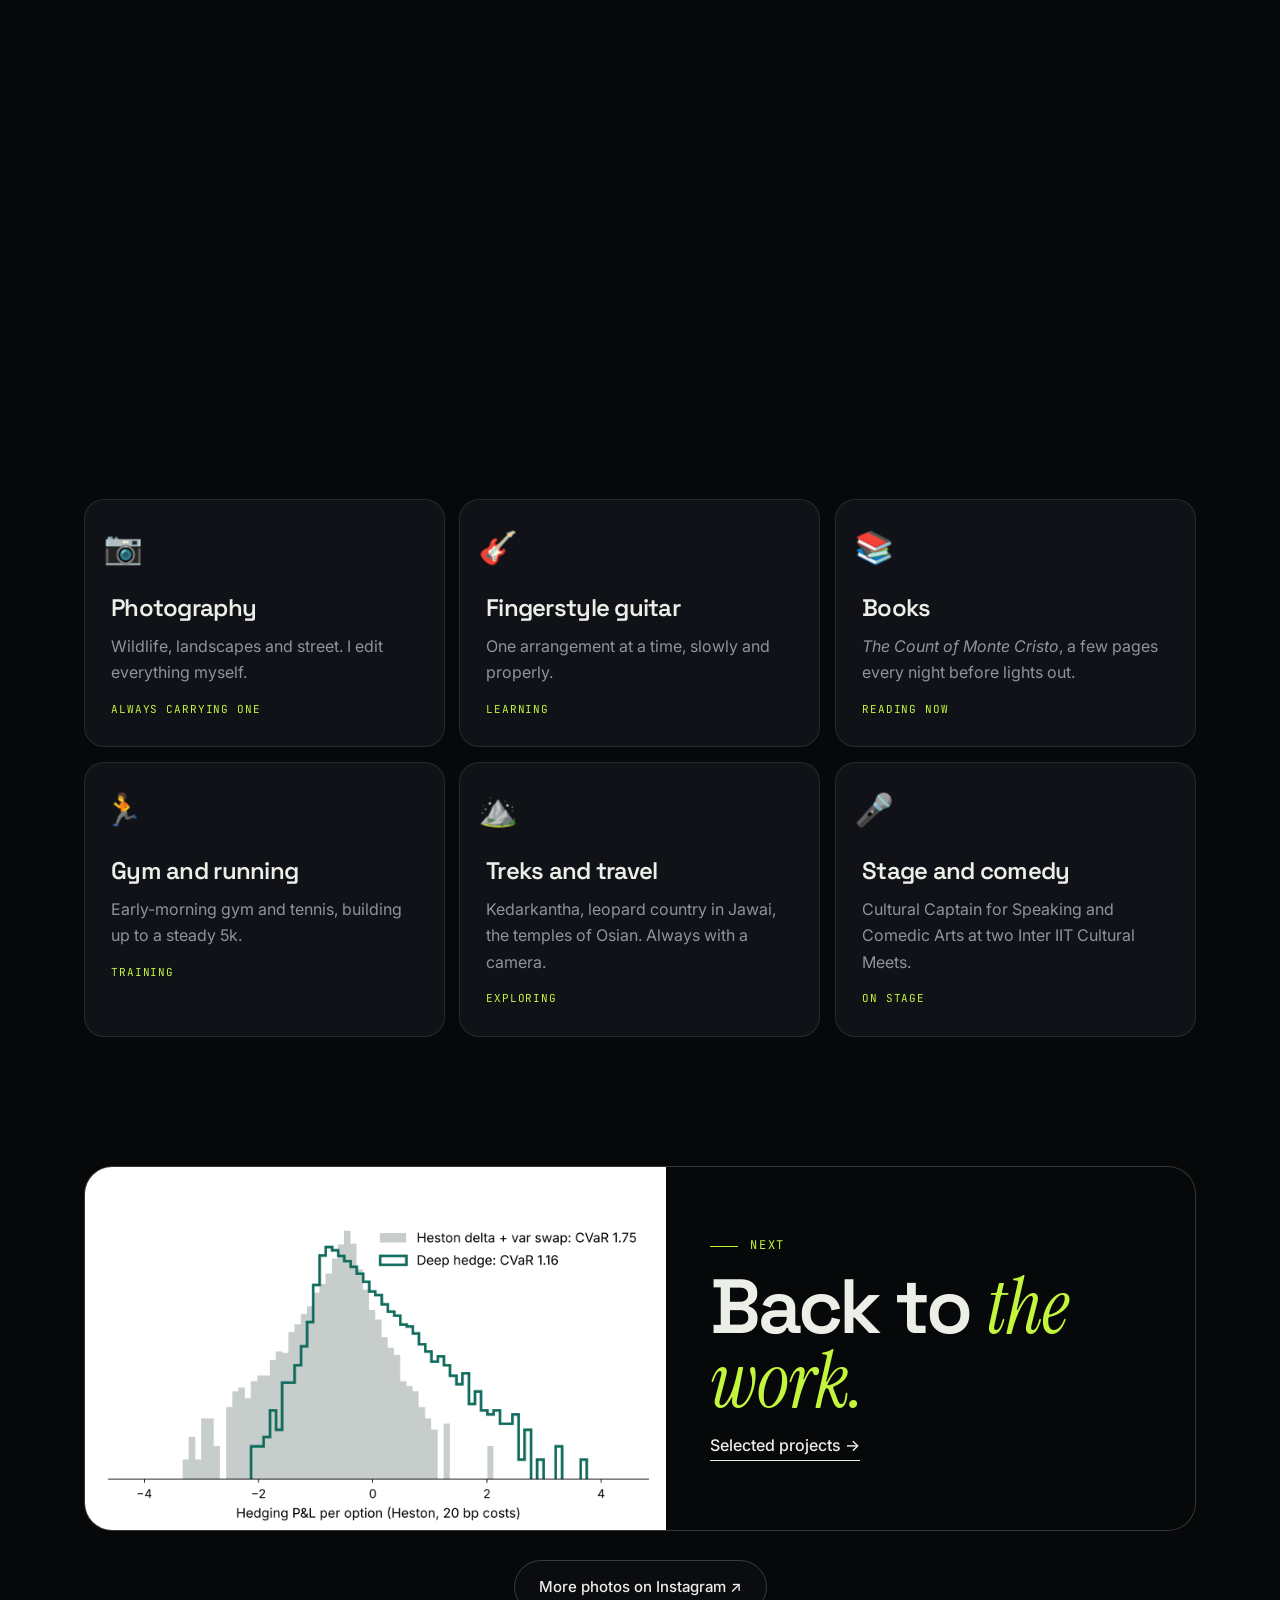
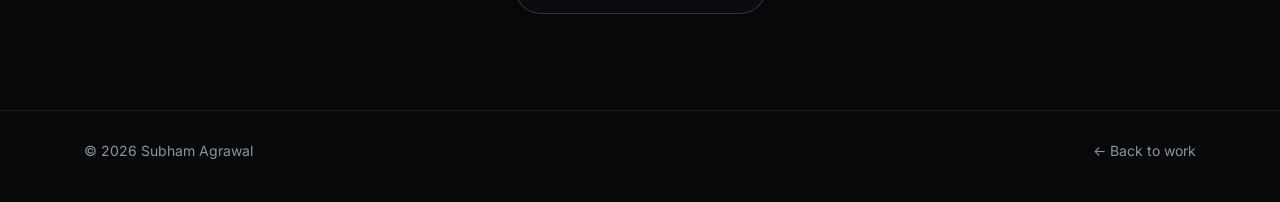
==== commit 392f9ff1: "3D redesign: vol-surface hero, stacking cards, photo ring, dark theme - New look: dark by default wi" ====
--- a/life.html
+++ b/life.html
@@ -8,7 +8,7 @@
 <script>!function(r){r.classList.add('js');try{var t=localStorage.getItem('theme');if(t)r.setAttribute('data-theme',t);if(!matchMedia('(prefers-reduced-motion: reduce)').matches&&(sessionStorage.getItem('pt')||!sessionStorage.getItem('seen')))r.classList.add('cover');}catch(e){}setTimeout(function(){r.classList.remove('cover')},4000)}(document.documentElement)</script>
 <link rel="preconnect" href="https://fonts.googleapis.com">
 <link rel="preconnect" href="https://fonts.gstatic.com" crossorigin>
-<link href="https://fonts.googleapis.com/css2?family=Instrument+Serif:ital@0;1&family=Inter:wght@400;500;600&family=JetBrains+Mono:wght@500&display=swap" rel="stylesheet">
+<link href="https://fonts.googleapis.com/css2?family=Instrument+Serif:ital@0;1&family=Inter:wght@400;500;600&family=JetBrains+Mono:wght@500&family=Space+Grotesk:wght@500;600;700&display=swap" rel="stylesheet">
 <link rel="stylesheet" href="style.css">
 </head>
 <body data-tag="Mountains, creatures and streets.">
@@ -27,17 +27,23 @@
     <div class="lh-media"><img src="img/hero-alpenglow.jpg" srcset="img/hero-alpenglow-1200.jpg 1200w, img/hero-alpenglow.jpg 2200w" sizes="100vw" alt="Pink alpenglow on a snow peak, framed by dark pines"></div>
     <span class="loc">Juda ka Talab · Kedarkantha trek</span>
     <div class="over">
-      <div class="eyebrow">The other half</div>
+      <div class="eyebrow rise" style="--dl:.5s">The other half</div>
       <h1>Off <em>the clock.</em></h1>
-      <p>Days go to data and markets. The rest goes to a camera, a guitar, a book, a trail or the gym.</p>
-      <a class="cue" href="#gallery">Scroll <span>↓</span></a>
+      <p class="rise" style="--dl:.9s">Days go to data and markets. The rest goes to a camera, a guitar, a book, a trail or the gym.</p>
+      <a class="cue rise" style="--dl:1.1s" href="#gallery">Scroll <span>↓</span></a>
     </div>
   </header>
 
-  <div class="marquee" aria-hidden="true"><div class="track">
-    <span>Kedarkantha</span><span>✳</span><span>Juda ka Talab</span><span>✳</span><span>Jawai</span><span>✳</span><span>Osian</span><span>✳</span><span>Bikaner</span><span>✳</span><span>Old Jodhpur</span><span>✳</span>
-    <span>Kedarkantha</span><span>✳</span><span>Juda ka Talab</span><span>✳</span><span>Jawai</span><span>✳</span><span>Osian</span><span>✳</span><span>Bikaner</span><span>✳</span><span>Old Jodhpur</span><span>✳</span>
-  </div></div>
+  <div class="ribbons" aria-hidden="true">
+    <div class="marquee r2"><div class="track">
+      <span>Mountains</span><span>✳</span><span>Creatures</span><span>✳</span><span>Streets</span><span>✳</span><span>Golden hour</span><span>✳</span><span>Night sky</span><span>✳</span>
+      <span>Mountains</span><span>✳</span><span>Creatures</span><span>✳</span><span>Streets</span><span>✳</span><span>Golden hour</span><span>✳</span><span>Night sky</span><span>✳</span>
+    </div></div>
+    <div class="marquee r1"><div class="track">
+      <span>Kedarkantha</span><span>✳</span><span>Juda ka Talab</span><span>✳</span><span>Jawai</span><span>✳</span><span>Osian</span><span>✳</span><span>Bikaner</span><span>✳</span><span>Old Jodhpur</span><span>✳</span>
+      <span>Kedarkantha</span><span>✳</span><span>Juda ka Talab</span><span>✳</span><span>Jawai</span><span>✳</span><span>Osian</span><span>✳</span><span>Bikaner</span><span>✳</span><span>Old Jodhpur</span><span>✳</span>
+    </div></div>
+  </div>
 
   <section id="gallery">
     <div class="wrap">
@@ -96,21 +102,21 @@
 
   <section id="into"><div class="wrap">
     <div class="sec-head reveal"><div><span class="num">02 / WHAT I'M INTO</span><h2>The rest of <em>the week.</em></h2></div></div>
-    <div class="hobbies">
-      <div class="hobby reveal"><div class="ico">📷</div><h3>Photography</h3><p>Wildlife, landscapes and street. I edit everything myself.</p><span class="now">Always carrying one</span></div>
-      <div class="hobby reveal"><div class="ico">🎸</div><h3>Fingerstyle guitar</h3><p>One arrangement at a time, slowly and properly.</p><span class="now">Learning</span></div>
-      <div class="hobby reveal"><div class="ico">📚</div><h3>Books</h3><p><em>The Count of Monte Cristo</em>, a few pages every night before lights out.</p><span class="now">Reading now</span></div>
-      <div class="hobby reveal"><div class="ico">🏃</div><h3>Gym and running</h3><p>Early-morning gym and tennis, building up to a steady 5k.</p><span class="now">Training</span></div>
-      <div class="hobby reveal"><div class="ico">⛰️</div><h3>Treks and travel</h3><p>Kedarkantha, leopard country in Jawai, the temples of Osian. Always with a camera.</p><span class="now">Exploring</span></div>
-      <div class="hobby reveal"><div class="ico">🎤</div><h3>Stage and comedy</h3><p>Cultural Captain for Speaking and Comedic Arts at two Inter IIT Cultural Meets.</p><span class="now">On stage</span></div>
+    <div class="hobbies reveal">
+      <div class="hobby"><div class="ico">📷</div><h3>Photography</h3><p>Wildlife, landscapes and street. I edit everything myself.</p><span class="now">Always carrying one</span></div>
+      <div class="hobby"><div class="ico">🎸</div><h3>Fingerstyle guitar</h3><p>One arrangement at a time, slowly and properly.</p><span class="now">Learning</span></div>
+      <div class="hobby"><div class="ico">📚</div><h3>Books</h3><p><em>The Count of Monte Cristo</em>, a few pages every night before lights out.</p><span class="now">Reading now</span></div>
+      <div class="hobby"><div class="ico">🏃</div><h3>Gym and running</h3><p>Early-morning gym and tennis, building up to a steady 5k.</p><span class="now">Training</span></div>
+      <div class="hobby"><div class="ico">⛰️</div><h3>Treks and travel</h3><p>Kedarkantha, leopard country in Jawai, the temples of Osian. Always with a camera.</p><span class="now">Exploring</span></div>
+      <div class="hobby"><div class="ico">🎤</div><h3>Stage and comedy</h3><p>Cultural Captain for Speaking and Comedic Arts at two Inter IIT Cultural Meets.</p><span class="now">On stage</span></div>
     </div>
   </div></section>
 
   <section class="next"><div class="wrap">
-    <a class="next-panel reveal" href="index.html#work">
+    <div class="reveal"><a class="next-panel" href="index.html#work">
       <span class="np-img"><img src="img/proj-hedge.png" alt="" loading="lazy"></span>
       <span class="np-txt"><span class="num">NEXT</span><span class="np-h">Back to <em>the work.</em></span><span class="np-go">Selected projects →</span></span>
-    </a>
+    </a></div>
     <p class="np-alt reveal"><a class="btn" href="https://www.instagram.com/subham_.snaps" target="_blank" rel="noopener">More photos on Instagram ↗</a></p>
   </div></section>
 </main>
--- a/style.css
+++ b/style.css
@@ -1,161 +1,201 @@
 :root{
-  --bg:#f5f3ee; --bg-2:#ecE9e1; --surface:#fffdf9; --text:#151515; --muted:#5d5f63; --line:#dedad0;
-  --accent:#0f6b5c; --accent-2:#c8553d; --accent-soft:#dcefe9; --on-accent:#ffffff;
-  --serif:'Instrument Serif',Georgia,serif; --sans:Inter,system-ui,sans-serif; --mono:'JetBrains Mono',ui-monospace,monospace;
-  --radius:18px; --shadow:0 1px 2px rgba(0,0,0,.04),0 12px 32px -12px rgba(0,0,0,.12);
-  --ease:cubic-bezier(.16,1,.3,1); --ease-io:cubic-bezier(.77,0,.18,1); --ink:#0b0f0d; --paper:#f2f1ec; --mint:#9be8d4;
+  --bg:#07080a; --bg-2:#0c0e12; --surface:#101217; --surface-2:#15181e; --text:#eceee8; --muted:#8d949d; --line:rgba(236,238,232,.1); --line-2:rgba(236,238,232,.2);
+  --accent:#c3f53c; --accent-2:#ff7847; --accent-3:#8b7bff; --accent-soft:rgba(195,245,60,.1); --on-accent:#0a0b0d; --glow:rgba(195,245,60,.32);
+  --display:'Space Grotesk',Inter,system-ui,sans-serif; --serif:'Instrument Serif',Georgia,serif; --sans:Inter,system-ui,sans-serif; --mono:'JetBrains Mono',ui-monospace,monospace;
+  --radius:20px; --shadow:0 1px 0 rgba(255,255,255,.05) inset,0 40px 80px -40px rgba(0,0,0,.9);
+  --ease:cubic-bezier(.16,1,.3,1); --ease-io:cubic-bezier(.77,0,.18,1); --ink:#07080a; --paper:#eceee8; --mint:#c3f53c;
+  color-scheme:dark;
 }
-@media (prefers-color-scheme: dark){
-  :root:not([data-theme="light"]){
-    --bg:#0e1311; --bg-2:#141b18; --surface:#151d1a; --text:#ecefeb; --muted:#9aa49f; --line:#25302b;
-    --accent:#5ccfb3; --accent-2:#f08a6c; --accent-soft:#17312a; --on-accent:#0e1311;
-    --shadow:0 1px 2px rgba(0,0,0,.3),0 12px 32px -12px rgba(0,0,0,.6);
-  }
-}
-:root[data-theme="dark"]{
-  --bg:#0e1311; --bg-2:#141b18; --surface:#151d1a; --text:#ecefeb; --muted:#9aa49f; --line:#25302b;
-  --accent:#5ccfb3; --accent-2:#f08a6c; --accent-soft:#17312a; --on-accent:#0e1311;
-  --shadow:0 1px 2px rgba(0,0,0,.3),0 12px 32px -12px rgba(0,0,0,.6);
+:root[data-theme="light"]{
+  --bg:#f1f0ea; --bg-2:#e8e6df; --surface:#fbfaf6; --surface-2:#f5f3ed; --text:#0c0d10; --muted:#585c63; --line:rgba(12,13,16,.12); --line-2:rgba(12,13,16,.24);
+  --accent:#3f6c00; --accent-2:#c8492a; --accent-3:#5a48e0; --accent-soft:rgba(63,108,0,.1); --on-accent:#ffffff; --glow:rgba(63,108,0,.22);
+  --shadow:0 1px 2px rgba(0,0,0,.04),0 30px 60px -30px rgba(0,0,0,.3);
+  color-scheme:light;
 }
 *{box-sizing:border-box}
 html{scroll-behavior:smooth}
 body{margin:0;background:var(--bg);color:var(--text);font:16px/1.65 var(--sans);-webkit-font-smoothing:antialiased;overflow-x:hidden}
+/* film grain behind everything */
+body::before{content:"";position:fixed;inset:0;z-index:-1;pointer-events:none;opacity:.07;background:url("data:image/svg+xml,%3Csvg xmlns='http://www.w3.org/2000/svg' width='180' height='180'%3E%3Cfilter id='n'%3E%3CfeTurbulence type='fractalNoise' baseFrequency='.85' numOctaves='2' stitchTiles='stitch'/%3E%3CfeColorMatrix type='saturate' values='0'/%3E%3C/filter%3E%3Crect width='100%25' height='100%25' filter='url(%23n)'/%3E%3C/svg%3E")}
 img{max-width:100%;display:block}
+main{overflow-x:clip}
 a{color:inherit}
+::selection{background:var(--accent);color:var(--on-accent)}
 .wrap{max-width:1160px;margin:0 auto;padding:0 24px}
 @media (max-width:600px){.wrap{padding:0 16px}}
 
 /* nav */
-nav{position:sticky;top:0;z-index:20;background:color-mix(in srgb,var(--bg) 82%,transparent);backdrop-filter:blur(12px);-webkit-backdrop-filter:blur(12px);border-bottom:1px solid transparent;transition:border-color .3s}
+nav{position:sticky;top:0;z-index:30;background:color-mix(in srgb,var(--bg) 72%,transparent);backdrop-filter:blur(14px) saturate(1.3);-webkit-backdrop-filter:blur(14px) saturate(1.3);border-bottom:1px solid transparent;transition:border-color .3s,background-color .4s}
 nav.scrolled{border-bottom-color:var(--line)}
 nav .wrap{display:flex;align-items:center;justify-content:space-between;height:68px;gap:16px}
-.logo{font-family:var(--serif);font-size:28px;text-decoration:none;letter-spacing:-.01em}
+.logo{font-family:var(--display);font-weight:700;font-size:24px;letter-spacing:-.05em;text-decoration:none;display:inline-block}
 .logo span{color:var(--accent)}
 .menu{display:flex;align-items:center;gap:26px;font-size:14px}
 .menu a{text-decoration:none;color:var(--muted);transition:color .2s}
 .menu a:hover{color:var(--text)}
-.pill{border:1px solid var(--line);border-radius:999px;padding:8px 16px;color:var(--text)!important;background:var(--surface)}
-.pill:hover{border-color:var(--accent)}
-#theme{background:none;border:1px solid var(--line);color:var(--text);width:36px;height:36px;border-radius:50%;cursor:pointer;font-size:15px;display:grid;place-items:center}
+.pill{border:1px solid var(--accent);border-radius:999px;padding:8px 16px;color:var(--on-accent)!important;background:var(--accent);font-weight:500;transition:box-shadow .3s}
+.pill:hover{box-shadow:0 0 0 5px var(--accent-soft)}
+#theme{background:none;border:1px solid var(--line-2);color:var(--text);width:36px;height:36px;border-radius:50%;cursor:pointer;font-size:15px;display:grid;place-items:center}
 @media (max-width:820px){.menu a.hide-md{display:none}.menu{gap:14px}}
 
 /* type */
 .eyebrow{font-family:var(--mono);font-size:12px;letter-spacing:.14em;text-transform:uppercase;color:var(--muted);display:flex;align-items:center;gap:10px}
-.eyebrow .dot{width:8px;height:8px;border-radius:50%;background:#2fbf71;box-shadow:0 0 0 4px color-mix(in srgb,#2fbf71 22%,transparent)}
-h1,h2,.serif{font-family:var(--serif);font-weight:400;letter-spacing:-.015em}
-h1{font-size:clamp(46px,7.4vw,96px);line-height:.98;margin:22px 0 24px}
-h1 em,h2 em{color:var(--accent);font-style:italic}
-h2{font-size:clamp(36px,5vw,60px);line-height:1.02;margin:0}
-.lead{font-size:clamp(17px,1.6vw,19px);color:var(--muted);max-width:560px;margin:0}
+.eyebrow .dot{width:8px;height:8px;border-radius:50%;background:var(--accent);box-shadow:0 0 0 4px var(--accent-soft),0 0 18px var(--glow);animation:pulse 2.4s var(--ease-io) infinite}
+@keyframes pulse{50%{box-shadow:0 0 0 8px transparent,0 0 18px var(--glow)}}
+h1,h2,h3,h4{font-family:var(--display);font-weight:600;letter-spacing:-.04em}
+h1{font-size:clamp(46px,6.6vw,104px);line-height:.92;margin:22px 0 26px}
+h2{font-size:clamp(38px,5.4vw,78px);line-height:.96;margin:0}
+h1 em,h2 em,h3 em,.np-h em,.pl-t em,.about .big em{font-family:var(--serif);font-style:italic;font-weight:400;letter-spacing:-.01em;color:var(--accent)}
+.lead{font-size:clamp(17px,1.5vw,19px);color:var(--muted);max-width:560px;margin:0}
 
 /* buttons */
-.btns{display:flex;flex-wrap:wrap;gap:12px;margin-top:34px}
-.btn{display:inline-flex;align-items:center;gap:8px;padding:13px 22px;border-radius:999px;border:1px solid var(--line);background:var(--surface);font-weight:500;font-size:15px;text-decoration:none;transition:transform .2s,border-color .2s,background .2s;cursor:pointer;color:var(--text);font-family:var(--sans)}
-.btn:hover{transform:translateY(-2px);border-color:var(--accent)}
-.btn.primary{background:var(--text);color:var(--bg);border-color:var(--text)}
-.btn.primary:hover{background:var(--accent);border-color:var(--accent);color:var(--on-accent)}
-
-/* hero */
-.hero{padding:56px 0 72px;display:grid;grid-template-columns:1.25fr .9fr;gap:56px;align-items:center}
-.portrait{position:relative}
-.portrait .frame{border-radius:28px;overflow:hidden;aspect-ratio:4/5;box-shadow:var(--shadow);transform:rotate(1.5deg)}
-.portrait img{width:100%;height:100%;object-fit:cover}
-.badge{position:absolute;background:var(--surface);border:1px solid var(--line);border-radius:14px;padding:10px 14px;font-size:13px;box-shadow:var(--shadow);line-height:1.35}
-.badge b{display:block;font-family:var(--serif);font-size:22px;font-weight:400}
-.badge.b1{left:-28px;bottom:42px}
+.btns{display:flex;flex-wrap:wrap;gap:12px;margin-top:36px}
+.btn{display:inline-flex;align-items:center;gap:8px;padding:14px 24px;border-radius:999px;border:1px solid var(--line-2);background:color-mix(in srgb,var(--surface) 55%,transparent);-webkit-backdrop-filter:blur(6px);backdrop-filter:blur(6px);font-weight:500;font-size:15px;text-decoration:none;transition:background .25s,border-color .25s,color .25s,box-shadow .3s;cursor:pointer;color:var(--text);font-family:var(--sans)}
+.btn:hover{border-color:var(--accent);color:var(--accent)}
+.btn.primary{background:var(--accent);color:var(--on-accent);border-color:var(--accent)}
+.btn.primary:hover{color:var(--on-accent);box-shadow:0 0 0 6px var(--accent-soft),0 14px 40px -10px var(--glow)}
+
+/* hero: a 3D volatility surface behind the headline */
+.hero{position:relative;height:calc(100vh - 68px);height:calc(100svh - 68px);min-height:620px;max-height:1000px;display:flex;align-items:center;overflow:hidden;isolation:isolate;
+  background:radial-gradient(50% 55% at 74% 42%,color-mix(in srgb,var(--accent-3) 20%,transparent),transparent 70%),radial-gradient(36% 40% at 12% 96%,color-mix(in srgb,var(--accent) 10%,transparent),transparent 70%)}
+.hero::after{content:"";position:absolute;inset:0;z-index:-3;background:linear-gradient(var(--line) 1px,transparent 1px) 0 0/80px 80px,linear-gradient(90deg,var(--line) 1px,transparent 1px) 0 0/80px 80px;-webkit-mask-image:radial-gradient(ellipse 70% 70% at 65% 45%,#000 20%,transparent 75%);mask-image:radial-gradient(ellipse 70% 70% at 65% 45%,#000 20%,transparent 75%);opacity:.6}
+#surface{position:absolute;inset:0;width:100%;height:100%;z-index:-2;display:block}
+.no-gl #surface{display:none}
+.hero-scrim{position:absolute;inset:0;z-index:-1;pointer-events:none;background:linear-gradient(90deg,var(--bg) 8%,color-mix(in srgb,var(--bg) 70%,transparent) 34%,transparent 62%)}
+.hero-in{position:relative;width:100%;translate:calc(var(--mx,0)*-10px) calc(var(--hp,0)*-90px + var(--my,0)*-6px);opacity:calc(1 - var(--hp,0)*1.3)}
+.hero-in>*{max-width:880px}
+.hero .lead{max-width:540px}
+.hero-hud{position:absolute;left:0;right:0;bottom:26px;padding:0 max(24px,calc((100% - 1112px)/2));display:flex;justify-content:space-between;gap:16px;font:500 11px/1.4 var(--mono);letter-spacing:.1em;color:var(--muted)}
+.hh-r{display:flex;gap:22px}
+.hh-r b{font-weight:500;color:var(--text);font-variant-numeric:tabular-nums}
+@media (max-width:820px){
+  .hero{align-items:flex-start;padding-top:36px;min-height:660px;max-height:none}
+  .hero-scrim{background:linear-gradient(180deg,var(--bg) 0%,color-mix(in srgb,var(--bg) 78%,transparent) 48%,color-mix(in srgb,var(--bg) 10%,transparent) 78%)}
+  .hh-r{display:none}
+}
+
+/* crossing ribbons */
+.ribbons{position:relative;height:clamp(150px,15vw,210px);overflow:hidden;margin-top:-10px}
+.marquee{overflow:hidden;padding:16px 0}
+.marquee .track{display:flex;gap:40px;width:max-content;animation:scroll 38s linear infinite;font-family:var(--display);font-weight:600;font-size:clamp(22px,2.6vw,34px);letter-spacing:-.02em;text-transform:uppercase;white-space:nowrap}
+.ribbons .marquee{position:absolute;left:-5%;right:-5%;top:50%}
+.r1{background:var(--accent);color:var(--on-accent);transform:translateY(-50%) rotate(-3.2deg) skewX(var(--sk,0deg));z-index:1;box-shadow:0 20px 50px -20px var(--glow)}
+.r2{background:var(--surface-2);color:var(--muted);transform:translateY(-50%) rotate(2.6deg) skewX(var(--sk,0deg));border-block:1px solid var(--line)}
+.r2 .track{animation-direction:reverse;animation-duration:46s}
+.r2 .track span:nth-child(even){color:var(--accent)}
+@keyframes scroll{to{transform:translateX(-50%)}}
+
+/* sections */
+section{padding:130px 0 0}
+.sec-head{display:flex;justify-content:space-between;align-items:end;gap:24px;margin-bottom:56px;flex-wrap:wrap}
+.sec-head p{color:var(--muted);max-width:420px;margin:0}
+.num{font-family:var(--mono);font-size:12px;letter-spacing:.14em;color:var(--accent);display:flex;align-items:center;gap:12px;margin-bottom:18px}
+.num::before{content:"";width:28px;height:1px;background:currentColor}
+@media (max-width:600px){section{padding-top:90px}}
+
+/* projects: cards that stack in 3D on tall screens */
+.projects{position:relative}
+.project{position:relative;display:grid;grid-template-columns:1.05fr 1fr;gap:40px;align-items:center;padding:26px;margin-bottom:28px;border:1px solid var(--line);border-radius:28px;background:linear-gradient(180deg,var(--surface-2),var(--surface));box-shadow:var(--shadow);transform-origin:50% 0}
+.project:last-child{margin-bottom:0}
+.project::after{content:"";position:absolute;inset:-1px;border-radius:inherit;background:#000;opacity:var(--dim,0);pointer-events:none}
+.projects.stack .project{position:sticky;opacity:1;transition:none;will-change:transform}
+.p-img{border-radius:18px;overflow:hidden;background:#fff;border:1px solid var(--line);aspect-ratio:16/10;position:relative}
+.p-img img{width:100%;height:100%;object-fit:cover}
+.p-img .tag-float{position:absolute;z-index:1;left:14px;top:14px;background:rgba(10,11,13,.82);color:#fff;font-family:var(--mono);font-size:11px;padding:5px 10px;border-radius:999px;letter-spacing:.06em}
+.p-type{background:radial-gradient(circle at 50% 40%,color-mix(in srgb,var(--accent) 22%,var(--surface)),var(--surface))!important;display:grid;place-items:center;padding:32px}
+.p-type>div{text-align:center}
+.p-type .big{font-family:var(--display);font-weight:600;letter-spacing:-.05em;font-size:clamp(64px,9vw,128px);line-height:1;color:var(--accent)}
+.p-type .cap{font-family:var(--mono);font-size:12px;color:var(--muted);text-align:center;letter-spacing:.08em;text-transform:uppercase}
+.p-meta{font-family:var(--mono);font-size:11.5px;color:var(--muted);letter-spacing:.06em;text-transform:uppercase}
+.project h3{font-weight:600;font-size:clamp(25px,2.4vw,34px);line-height:1.05;letter-spacing:-.035em;margin:10px 0 14px}
+.project ul{margin:0;padding-left:18px;color:var(--muted);font-size:15px;line-height:1.55}
+.project li{margin:6px 0}
+.project li::marker{color:var(--accent)}
+.project li b{color:var(--text);font-weight:600}
+.chips{display:flex;flex-wrap:wrap;gap:8px;margin-top:16px}
+.chip{font-size:12px;font-family:var(--mono);border:1px solid var(--line-2);padding:4px 10px;border-radius:999px;color:var(--muted)}
+.p-links{display:flex;gap:20px;margin-top:18px;font-weight:500;font-size:15px}
+.p-links a{text-decoration:none;border-bottom:1px solid var(--accent);padding-bottom:2px;transition:color .2s}
+.p-links a:hover{color:var(--accent)}
+@media (max-width:860px){.project{grid-template-columns:1fr;gap:22px;padding:16px;border-radius:22px}}
+
+/* about */
+.about{display:grid;grid-template-columns:.8fr 1.2fr;gap:64px;align-items:start}
+.p3d{position:relative;border-radius:28px;transform-style:preserve-3d}
+.p3d .frame{border-radius:28px;overflow:hidden;aspect-ratio:4/5;box-shadow:var(--shadow);border:1px solid var(--line)}
+.p3d .frame img{width:100%;height:100%;object-fit:cover}
+.badge{position:absolute;z-index:3;background:color-mix(in srgb,var(--surface) 82%,transparent);-webkit-backdrop-filter:blur(10px);backdrop-filter:blur(10px);border:1px solid var(--line-2);border-radius:14px;padding:10px 14px;font-size:13px;box-shadow:var(--shadow);line-height:1.35;transform:translateZ(70px)}
+.badge b{display:block;font-family:var(--display);font-size:19px;font-weight:600;letter-spacing:-.03em}
+.badge.b1{left:-26px;bottom:42px}
 .badge.b2{right:-18px;top:28px}
 .badge small{color:var(--muted)}
-@media (max-width:900px){.hero{grid-template-columns:1fr;gap:40px;padding-top:32px}.portrait{max-width:420px;margin:0 auto;width:100%}.badge.b1{left:-6px}.badge.b2{right:-6px}}
-
-/* marquee */
-.marquee{border-top:1px solid var(--line);border-bottom:1px solid var(--line);overflow:hidden;padding:18px 0;background:var(--bg-2)}
-.marquee .track{display:flex;gap:40px;width:max-content;animation:scroll 38s linear infinite;font-family:var(--serif);font-size:clamp(24px,3vw,34px);white-space:nowrap}
-.marquee .track span:nth-child(even){color:var(--accent)}
-@keyframes scroll{to{transform:translateX(-50%)}}
-
-/* sections */
-section{padding:110px 0 0}
-.sec-head{display:flex;justify-content:space-between;align-items:end;gap:24px;margin-bottom:48px;flex-wrap:wrap}
-.sec-head p{color:var(--muted);max-width:420px;margin:0}
-.num{font-family:var(--mono);font-size:12px;letter-spacing:.14em;color:var(--accent);display:block;margin-bottom:14px}
-@media (max-width:600px){section{padding-top:80px}}
-
-/* projects */
-.project{display:grid;grid-template-columns:1.1fr 1fr;gap:48px;align-items:center;padding:40px 0;border-top:1px solid var(--line)}
-.project:nth-child(even) .p-img{order:2}
-.p-img{border-radius:var(--radius);overflow:hidden;background:#fff;border:1px solid var(--line);box-shadow:var(--shadow);aspect-ratio:16/10;position:relative}
-.p-img img{width:100%;height:100%;object-fit:cover;transition:transform .6s ease}
-.project:hover .p-img img{transform:scale(1.035)}
-.p-img .tag-float{position:absolute;left:14px;top:14px;background:rgba(15,20,18,.78);color:#fff;font-family:var(--mono);font-size:11px;padding:5px 10px;border-radius:999px;letter-spacing:.06em}
-.p-type{background:var(--accent-soft)!important;display:grid;place-items:center;padding:32px}
-.p-type>div{text-align:center}
-.p-type .big{font-family:var(--serif);font-size:clamp(64px,9vw,120px);line-height:1;color:var(--accent)}
-.p-type .cap{font-family:var(--mono);font-size:12px;color:var(--muted);text-align:center;letter-spacing:.08em;text-transform:uppercase}
-.p-meta{font-family:var(--mono);font-size:12px;color:var(--muted);letter-spacing:.06em;text-transform:uppercase}
-.project h3{font-family:var(--serif);font-weight:400;font-size:clamp(28px,3vw,38px);line-height:1.08;margin:10px 0 16px}
-.project ul{margin:0;padding-left:18px;color:var(--muted)}
-.project li{margin:7px 0}
-.project li b{color:var(--text);font-weight:600}
-.chips{display:flex;flex-wrap:wrap;gap:8px;margin-top:18px}
-.chip{font-size:12px;font-family:var(--mono);border:1px solid var(--line);padding:4px 10px;border-radius:999px;color:var(--muted)}
-.p-links{display:flex;gap:20px;margin-top:22px;font-weight:500;font-size:15px}
-.p-links a{text-decoration:none;border-bottom:1px solid var(--accent);padding-bottom:2px}
-.p-links a:hover{color:var(--accent)}
-@media (max-width:860px){.project{grid-template-columns:1fr;gap:24px}.project:nth-child(even) .p-img{order:0}}
-
-/* about */
-.about{display:grid;grid-template-columns:1fr 1fr;gap:56px}
-.about .big{font-family:var(--serif);font-size:clamp(26px,2.6vw,34px);line-height:1.25;margin:0}
-.about .big em{color:var(--accent)}
-.facts{display:grid;gap:0;border-top:1px solid var(--line)}
-.fact{display:flex;justify-content:space-between;gap:16px;padding:16px 0;border-bottom:1px solid var(--line)}
+.about .big{font-family:var(--display);font-weight:500;letter-spacing:-.03em;font-size:clamp(24px,2.4vw,32px);line-height:1.22;margin:0}
+.facts{display:grid;border-top:1px solid var(--line);margin-top:34px}
+.fact{display:flex;justify-content:space-between;gap:16px;padding:15px 0;border-bottom:1px solid var(--line)}
 .fact span:first-child{color:var(--muted);font-size:14px}
 .fact span:last-child{text-align:right;font-weight:500}
 .toolkit{display:flex;flex-wrap:wrap;gap:8px;margin-top:26px}
-.toolkit span{background:var(--surface);border:1px solid var(--line);padding:6px 12px;border-radius:999px;font-size:13px}
-@media (max-width:860px){.about{grid-template-columns:1fr;gap:32px}}
+.toolkit span{background:var(--surface);border:1px solid var(--line);padding:6px 12px;border-radius:999px;font-size:13px;transition:border-color .2s,color .2s}
+.toolkit span:hover{border-color:var(--accent);color:var(--accent)}
+@media (max-width:860px){.about{grid-template-columns:1fr;gap:40px}.portrait{max-width:400px;width:100%;margin:0 auto}.badge.b1{left:-6px}.badge.b2{right:-6px}}
 
 /* stats */
-.stats{display:grid;grid-template-columns:repeat(4,1fr);gap:1px;background:var(--line);border:1px solid var(--line);border-radius:var(--radius);overflow:hidden}
-.stat{background:var(--surface);padding:28px 24px;min-height:170px;display:flex;flex-direction:column;justify-content:space-between;transition:background .3s}
-.stat:hover{background:var(--accent-soft)}
-.stat b{font-family:var(--serif);font-weight:400;font-size:clamp(38px,4vw,54px);line-height:1;color:var(--text);white-space:nowrap}
+.stats{display:grid;grid-template-columns:repeat(4,1fr);gap:14px}
+.stat{position:relative;background:var(--surface);border:1px solid var(--line);border-radius:20px;padding:26px 22px;min-height:184px;display:flex;flex-direction:column;justify-content:space-between;overflow:hidden;transition:border-color .3s}
+.stat:hover{border-color:color-mix(in srgb,var(--accent) 55%,transparent)}
+.stat b{font-family:var(--display);font-weight:600;letter-spacing:-.045em;font-size:clamp(34px,3.5vw,50px);line-height:1;color:var(--text);white-space:nowrap;transition:color .3s}
+.stat b.sm{font-size:clamp(28px,2.8vw,40px)}
+.stat:hover b{color:var(--accent)}
 .stat span{color:var(--muted);font-size:14px;line-height:1.45;margin-top:16px}
 @media (max-width:860px){.stats{grid-template-columns:repeat(2,1fr)}}
-@media (max-width:420px){.stat{padding:20px 16px;min-height:150px}.stat b{font-size:34px}}
-
-/* timeline */
-.timeline{border-top:1px solid var(--line)}
-.tl{display:grid;grid-template-columns:160px 1fr auto;gap:24px;padding:26px 0;border-bottom:1px solid var(--line);align-items:baseline;transition:padding .3s}
+@media (max-width:420px){.stats{gap:10px}.stat{padding:18px 14px;min-height:156px}.stat b{font-size:30px}.stat b.sm{font-size:24px}}
+
+/* timeline: the line fills as you scroll */
+.timeline{position:relative;padding-left:40px}
+.timeline::before,.timeline::after{content:"";position:absolute;left:8px;top:0;bottom:0;width:1px;background:var(--line-2)}
+.timeline::after{background:var(--accent);transform-origin:50% 0;transform:scaleY(var(--tp,0));box-shadow:0 0 14px var(--glow)}
+html:not(.js) .timeline::after{display:none}
+.tl{position:relative;display:grid;grid-template-columns:150px 1fr auto;gap:24px;padding:26px 0;border-bottom:1px solid var(--line);align-items:baseline;transition:padding .3s}
 .tl:hover{padding-left:10px}
+.tl::before{content:"";position:absolute;left:-37.5px;top:33px;width:11px;height:11px;border-radius:50%;background:var(--bg);border:1px solid var(--line-2);transition:background .4s,border-color .4s,box-shadow .4s}
+.tl.lit::before{background:var(--accent);border-color:var(--accent);box-shadow:0 0 0 5px var(--accent-soft),0 0 16px var(--glow)}
 .tl .yr{font-family:var(--mono);font-size:13px;color:var(--muted)}
-.tl h4{font-family:var(--serif);font-weight:400;font-size:26px;margin:0;line-height:1.15}
+.tl h4{font-size:24px;margin:0;line-height:1.15;letter-spacing:-.03em}
 .tl p{margin:6px 0 0;color:var(--muted)}
 .tl .org{font-size:13px;color:var(--accent);font-family:var(--mono);text-align:right}
-@media (max-width:700px){.tl{grid-template-columns:1fr;gap:4px}.tl .org{text-align:left}}
+@media (max-width:700px){.timeline{padding-left:30px}.tl{grid-template-columns:1fr;gap:4px}.tl::before{left:-27.5px;top:31px}.tl .org{text-align:left}}
 
 /* recognition */
-.recog{display:grid;grid-template-columns:repeat(3,1fr);gap:16px}
-.rc{background:var(--surface);border:1px solid var(--line);border-radius:var(--radius);padding:22px;display:flex;flex-direction:column;gap:6px;text-decoration:none;transition:transform .25s,border-color .25s}
-a.rc:hover{transform:translateY(-3px);border-color:var(--accent)}
+.recog{display:grid;grid-template-columns:repeat(3,1fr);gap:14px}
+.rc{position:relative;background:var(--surface);border:1px solid var(--line);border-radius:20px;padding:24px;min-height:168px;display:flex;flex-direction:column;gap:6px;text-decoration:none;transition:border-color .25s}
+a.rc:hover{border-color:var(--accent)}
 .rc .yr{font-family:var(--mono);font-size:12px;color:var(--muted)}
-.rc strong{font-weight:600}
+.rc strong{font-family:var(--display);font-weight:600;font-size:19px;letter-spacing:-.02em}
 .rc .d{color:var(--muted);font-size:14px}
 .rc .go{color:var(--accent);font-size:13px;margin-top:auto}
 @media (max-width:860px){.recog{grid-template-columns:1fr 1fr}}
 @media (max-width:520px){.recog{grid-template-columns:1fr}}
 
-/* mosaic teaser */
-.mosaic{display:grid;grid-template-columns:2fr 1fr 1fr;grid-template-rows:220px 220px;gap:12px}
-.mosaic a{border-radius:14px;overflow:hidden;display:block}
-.mosaic a:first-child{grid-row:span 2}
-.mosaic img{width:100%;height:100%;object-fit:cover;transition:transform .6s}
-.mosaic a:hover img{transform:scale(1.05)}
-@media (max-width:700px){.mosaic{grid-template-columns:1fr 1fr;grid-template-rows:200px 140px 140px}.mosaic a:first-child{grid-column:span 2;grid-row:auto}}
-
-/* contact */
-.contact{margin:120px 0 0;padding:80px 0;border-top:1px solid var(--line);text-align:center}
-.contact h2{font-size:clamp(52px,9vw,120px)}
+/* a ring of photos in 3D */
+.ring{--w:210px;--h:280px;--R:calc(var(--w)*2.02);position:relative;height:calc(var(--h)*2.2);perspective:1500px;perspective-origin:50% 38%;overflow:hidden;cursor:grab;touch-action:pan-y;-webkit-user-select:none;user-select:none;-webkit-mask-image:linear-gradient(90deg,transparent,#000 12%,#000 88%,transparent);mask-image:linear-gradient(90deg,transparent,#000 12%,#000 88%,transparent)}
+.ring.drag{cursor:grabbing}
+.ring-in{position:absolute;left:50%;top:50%;width:var(--w);height:var(--h);margin:calc(var(--h)/-2) 0 0 calc(var(--w)/-2);transform-style:preserve-3d;transform:rotateX(-7deg) rotateY(0deg)}
+.ring:not(.live) .ring-in{animation:spin 90s linear infinite}
+@keyframes spin{to{transform:rotateX(-7deg) rotateY(-360deg)}}
+.ring-in a{position:absolute;inset:0;border-radius:16px;overflow:hidden;background:var(--surface);border:1px solid var(--line-2);transform:rotateY(calc(var(--i)*30deg)) translateZ(var(--R));-webkit-user-drag:none}
+.ring-in a::after{content:"";position:absolute;inset:0;background:var(--bg);opacity:var(--d,0)}
+.ring-in img{width:100%;height:100%;object-fit:cover;pointer-events:none}
+.ring-cap{display:flex;justify-content:space-between;gap:16px;flex-wrap:wrap;margin:14px 0 0;font-family:var(--mono);font-size:12px;letter-spacing:.1em;text-transform:uppercase;color:var(--muted)}
+.ring-cap a{color:var(--accent);text-decoration:none}
+@media (max-width:700px){.ring{--w:140px;--h:188px;-webkit-mask-image:none;mask-image:none}}
+
+/* contact over a moving 3D grid floor */
+.contact{position:relative;overflow:hidden;isolation:isolate;margin:140px 0 0;padding:110px 0 150px;border-top:1px solid var(--line);text-align:center}
+.contact::before{content:"";position:absolute;left:50%;top:64%;width:min(980px,130vw);height:440px;translate:-50% -50%;z-index:-1;background:radial-gradient(closest-side,var(--glow),transparent)}
+.floor{position:absolute;left:-50%;right:-50%;bottom:0;height:72%;z-index:-1;background-image:linear-gradient(color-mix(in srgb,var(--accent) 55%,transparent) 2px,transparent 2px),linear-gradient(90deg,color-mix(in srgb,var(--accent) 50%,transparent) 1px,transparent 1px);background-size:72px 72px;transform:perspective(440px) rotateX(58deg);transform-origin:50% 100%;-webkit-mask-image:linear-gradient(to top,#000 5%,transparent 80%);mask-image:linear-gradient(to top,#000 5%,transparent 80%);animation:floor 2.6s linear infinite}
+@keyframes floor{to{background-position:0 72px}}
+.contact .num{justify-content:center}
+.contact h2{font-size:clamp(64px,12vw,180px);line-height:.9;display:inline-block}
 .contact .btns{justify-content:center}
 footer{padding:28px 0 40px;color:var(--muted);font-size:14px;border-top:1px solid var(--line)}
 footer .wrap{display:flex;justify-content:space-between;gap:16px;flex-wrap:wrap}
@@ -164,12 +204,12 @@
 
 /* life page */
 .life-hero{position:relative;height:calc(100vh - 68px);height:calc(100svh - 68px);min-height:520px;overflow:hidden;color:#fff;background:var(--ink);clip-path:inset(0 calc(var(--hp,0)*3vw) calc(var(--hp,0)*5vh) round 0 0 calc(var(--hp,0)*32px) calc(var(--hp,0)*32px))}
-.lh-media{position:absolute;inset:0}
-.lh-media img{width:100%;height:100%;object-fit:cover;object-position:50% 45%;scale:1.08;translate:0 calc(var(--hp,0)*22%)}
-.life-hero .loc{position:absolute;z-index:1;top:20px;right:24px;background:rgba(10,14,12,.45);color:#fff;font-family:var(--mono);font-size:11px;letter-spacing:.06em;padding:6px 11px;border-radius:999px;backdrop-filter:blur(6px)}
-.life-hero .over{position:absolute;inset:0;background:linear-gradient(180deg,rgba(0,0,0,.05) 30%,rgba(0,0,0,.7));display:flex;flex-direction:column;justify-content:flex-end;padding:0 max(24px,calc((100% - 1112px)/2)) 56px;opacity:calc(1 - var(--hp,0)*1.6);translate:0 calc(var(--hp,0)*-60px)}
+.lh-media{position:absolute;inset:-3%}
+.lh-media img{width:100%;height:100%;object-fit:cover;object-position:50% 45%;scale:1.08;translate:calc(var(--mx,0)*-18px) calc(var(--hp,0)*22% + var(--my,0)*-14px)}
+.life-hero .loc{position:absolute;z-index:1;top:20px;right:24px;background:rgba(10,14,12,.45);color:#fff;font-family:var(--mono);font-size:11px;letter-spacing:.06em;padding:6px 11px;border-radius:999px;-webkit-backdrop-filter:blur(6px);backdrop-filter:blur(6px)}
+.life-hero .over{position:absolute;inset:0;background:linear-gradient(180deg,rgba(0,0,0,.05) 30%,rgba(0,0,0,.72));display:flex;flex-direction:column;justify-content:flex-end;padding:0 max(24px,calc((100% - 1112px)/2)) 56px;opacity:calc(1 - var(--hp,0)*1.6);translate:calc(var(--mx,0)*10px) calc(var(--hp,0)*-60px + var(--my,0)*6px)}
 .life-hero .eyebrow{color:rgba(255,255,255,.8)}
-.life-hero h1{margin:14px 0 10px;color:#fff;font-size:clamp(56px,10vw,150px)}
+.life-hero h1{margin:14px 0 10px;color:#fff;font-size:clamp(56px,10vw,156px);transform:perspective(900px) rotateY(calc(var(--mx,0)*7deg)) rotateX(calc(var(--my,0)*-6deg));transform-origin:0 100%}
 .life-hero h1 em{color:var(--mint)}
 .life-hero p{margin:0;max-width:520px;color:rgba(255,255,255,.85);font-size:18px}
 .cue{margin-top:30px;font-family:var(--mono);font-size:11px;letter-spacing:.14em;text-transform:uppercase;color:rgba(255,255,255,.75);text-decoration:none;display:inline-flex;gap:10px;align-self:flex-start}
@@ -179,15 +219,15 @@
 
 /* chapters: three pillars */
 .pillars{display:flex;gap:12px;height:min(70vh,620px)}
-.pillar{flex:1 1 0;min-width:0;position:relative;overflow:hidden;border-radius:18px;color:#fff;text-decoration:none;background:var(--ink);transition:flex-grow .9s var(--ease)}
-.pillar img{position:absolute;inset:0;width:100%;height:100%;object-fit:cover;transition:transform 1.2s var(--ease),opacity .6s}
-.pillar::after{content:"";position:absolute;inset:0;background:linear-gradient(180deg,rgba(0,0,0,.25),rgba(0,0,0,0) 30%,rgba(0,0,0,.7))}
+.pillar{flex:1 1 0;min-width:0;position:relative;overflow:hidden;border-radius:20px;color:#fff;text-decoration:none;background:var(--ink);transition:flex-grow .9s var(--ease)}
+.pillar img{position:absolute;inset:0;width:100%;height:100%;object-fit:cover;transition:scale 1.2s var(--ease)}
+.pillar::after{content:"";position:absolute;inset:0;background:linear-gradient(180deg,rgba(0,0,0,.25),rgba(0,0,0,0) 30%,rgba(0,0,0,.72))}
 .pillar>span{position:absolute;z-index:1}
 .pl-n{top:18px;left:20px;font-family:var(--mono);font-size:12px;letter-spacing:.12em}
-.pl-t{left:20px;right:20px;bottom:44px;font-family:var(--serif);font-size:clamp(28px,3vw,40px);line-height:1}
+.pl-t{left:20px;right:20px;bottom:44px;font-family:var(--display);font-weight:600;letter-spacing:-.04em;font-size:clamp(28px,3vw,42px);line-height:1}
 .pl-t em{color:var(--mint)}
 .pl-c{left:20px;bottom:18px;font-family:var(--mono);font-size:11px;letter-spacing:.1em;text-transform:uppercase;color:rgba(255,255,255,.75)}
-@media (hover:hover){.pillars:hover .pillar{flex-grow:.8}.pillars .pillar:hover{flex-grow:1.8}.pillar:hover img{transform:scale(1.06)}}
+@media (hover:hover){.pillars:hover .pillar{flex-grow:.8}.pillars .pillar:hover{flex-grow:1.8}.pillar:hover img{scale:1.06}}
 @media (max-width:700px){.pillars{flex-direction:column;height:auto}.pillar{height:180px;flex:none}}
 
 /* filmstrip (plain grid when motion is off) */
@@ -200,42 +240,42 @@
 @media (hover:none){.film-track figcaption{opacity:1}}
 .ch-card{column-span:all;padding:24px 0 22px}
 .ch-card .num{color:var(--mint)}
-.ch-card h3{font-family:var(--serif);font-weight:400;font-size:clamp(36px,4.4vw,60px);line-height:1;margin:0 0 12px}
+.ch-card h3{font-size:clamp(36px,4.4vw,64px);line-height:.95;margin:0 0 12px}
 .ch-card h3 em{color:var(--mint)}
-.ch-card p{color:rgba(242,241,236,.7);margin:0;max-width:380px}
+.ch-card p{color:rgba(236,238,232,.7);margin:0;max-width:380px}
 .film-hud{display:none}
-.film.on .film-pin{position:sticky;top:0;height:100vh;height:100svh;overflow:hidden}
-.film.on .film-track{position:absolute;left:0;top:calc(50% - 4vh);translate:0 -50%;columns:auto;display:flex;align-items:center;gap:clamp(12px,2vw,28px);height:58vh;max-width:none;margin:0;padding:0 8vw;width:max-content;will-change:transform}
-.film.on .film-track figure{flex:none;margin:0;border-radius:8px;filter:brightness(.68) saturate(.85);transition:filter .7s var(--ease)}
+.film.on .film-pin{position:sticky;top:0;height:100vh;height:100svh;overflow:hidden;perspective:1500px;background:radial-gradient(60% 50% at 50% 46%,rgba(139,123,255,.12),transparent 70%)}
+.film.on .film-track{position:absolute;left:0;top:calc(50% - 4vh);translate:0 -50%;columns:auto;display:flex;align-items:center;gap:clamp(12px,2vw,28px);height:58vh;max-width:none;margin:0;padding:0 8vw;width:max-content;will-change:transform;transform-style:preserve-3d}
+.film.on .film-track figure{flex:none;margin:0;border-radius:10px;filter:brightness(.62) saturate(.85);transition:filter .7s var(--ease);box-shadow:0 30px 60px -30px #000}
 .film.on .film-track figure.act{filter:none}
 .film.on .film-track img{width:100%;height:100%;object-fit:cover;scale:1.12}
 .film.on .film-track figcaption{display:none}
 .film.on .ch-card{flex:none;align-self:stretch;width:min(34vw,440px);display:flex;flex-direction:column;justify-content:flex-end;padding:0 3vw 8px 0}
-.film.on .film-hud{display:grid;position:absolute;left:8vw;right:8vw;bottom:5vh;grid-template-columns:1fr auto;align-items:end;gap:14px 24px;font-family:var(--mono);font-size:12px;letter-spacing:.1em;text-transform:uppercase;color:rgba(242,241,236,.6)}
+.film.on .film-hud{display:grid;position:absolute;left:8vw;right:8vw;bottom:5vh;grid-template-columns:1fr auto;align-items:end;gap:14px 24px;font-family:var(--mono);font-size:12px;letter-spacing:.1em;text-transform:uppercase;color:rgba(236,238,232,.6)}
 .hud-l{display:flex;flex-direction:column;gap:6px;min-width:0}
 .hud-ch{color:var(--mint)}
-.hud-cap{font-family:var(--serif);text-transform:none;letter-spacing:0;font-size:clamp(20px,2vw,28px);color:var(--paper);white-space:nowrap;overflow:hidden;text-overflow:ellipsis}
+.hud-cap{font-family:var(--display);font-weight:500;text-transform:none;letter-spacing:-.02em;font-size:clamp(20px,2vw,28px);color:var(--paper);white-space:nowrap;overflow:hidden;text-overflow:ellipsis}
 .hud-cap.swap{animation:capIn .7s var(--ease)}
 @keyframes capIn{from{opacity:0;transform:translateY(10px);filter:blur(4px)}}
 .hud-n b{font-weight:500;color:var(--paper);font-size:22px}
-.hud-bar{grid-column:1/-1;display:block;height:1px;background:rgba(242,241,236,.2);position:relative}
-.hud-bar i{position:absolute;inset:0;background:var(--paper);transform-origin:0 50%;transform:scaleX(var(--fp,0))}
+.hud-bar{grid-column:1/-1;display:block;height:1px;background:rgba(236,238,232,.2);position:relative}
+.hud-bar i{position:absolute;inset:0;background:var(--mint);transform-origin:0 50%;transform:scaleX(var(--fp,0));box-shadow:0 0 10px rgba(195,245,60,.5)}
 @media (max-width:700px){.film.on .film-track{height:54vh;padding:0 6vw}.film.on .ch-card{width:76vw}.film.on .film-hud{left:6vw;right:6vw;bottom:4vh}}
 
-.hobbies{display:grid;grid-template-columns:repeat(3,1fr);gap:16px}
-.hobby{background:var(--surface);border:1px solid var(--line);border-radius:var(--radius);padding:26px;transition:transform .25s,border-color .25s}
-.hobby:hover{transform:translateY(-3px);border-color:var(--accent)}
-.hobby .ico{font-size:28px}
-.hobby h3{font-family:var(--serif);font-weight:400;font-size:28px;margin:12px 0 6px}
+.hobbies{display:grid;grid-template-columns:repeat(3,1fr);gap:14px}
+.hobby{position:relative;background:var(--surface);border:1px solid var(--line);border-radius:20px;padding:26px;transform-style:preserve-3d;transition:border-color .25s}
+.hobby:hover{border-color:var(--accent)}
+.hobby .ico{font-size:30px;display:inline-block;transform:translateZ(46px)}
+.hobby h3{font-size:24px;margin:12px 0 6px;letter-spacing:-.03em}
 .hobby p{margin:0;color:var(--muted)}
 .hobby .now{display:inline-block;margin-top:14px;font-family:var(--mono);font-size:11px;letter-spacing:.08em;text-transform:uppercase;color:var(--accent)}
 @media (max-width:860px){.hobbies{grid-template-columns:1fr 1fr}}
 @media (max-width:520px){.hobbies{grid-template-columns:1fr}}
-.lightbox{position:fixed;inset:0;background:rgba(5,8,7,.94);display:none;align-items:center;justify-content:center;z-index:50;padding:24px}
+.lightbox{position:fixed;inset:0;background:rgba(5,6,8,.95);display:none;align-items:center;justify-content:center;z-index:50;padding:24px;perspective:1400px}
 .lightbox.open{display:flex}
 .lightbox img{max-height:84vh;max-width:86vw;border-radius:10px}
-.lightbox img.pop{animation:lbIn .6s var(--ease)}
-@keyframes lbIn{from{opacity:0;transform:scale(.96)}}
+.lightbox img.pop{animation:lbIn .8s var(--ease)}
+@keyframes lbIn{from{opacity:0;transform:rotateY(-18deg) translateZ(-160px)}}
 .lightbox p{position:absolute;bottom:18px;left:0;right:0;text-align:center;color:#ddd;font-size:14px;margin:0}
 .lightbox .lb-x{position:absolute;top:16px;right:18px;background:none;border:0;color:#fff;font-size:30px;cursor:pointer}
 .lb-prev,.lb-next{position:absolute;top:50%;translate:0 -50%;width:46px;height:46px;border-radius:50%;border:1px solid rgba(255,255,255,.25);background:rgba(255,255,255,.06);color:#fff;font-size:18px;cursor:pointer}
@@ -243,13 +283,12 @@
 @media (max-width:600px){.lb-prev,.lb-next{top:auto;bottom:52px;translate:none}}
 
 /* next page panel */
-.next-panel{display:grid;grid-template-columns:1.1fr 1fr;align-items:stretch;background:var(--ink);color:var(--paper);border-radius:28px;overflow:hidden;text-decoration:none;min-height:340px;border:1px solid var(--line)}
+.next-panel{position:relative;display:grid;grid-template-columns:1.1fr 1fr;align-items:stretch;background:var(--ink);color:var(--paper);border-radius:28px;overflow:hidden;text-decoration:none;min-height:340px;border:1px solid var(--line-2)}
 .np-img{display:block;overflow:hidden;background:#fff;min-height:260px}
-.np-img img{width:100%;height:100%;object-fit:cover;transition:transform 1.2s var(--ease)}
-.next-panel:hover .np-img img{transform:scale(1.05)}
+.np-img img{width:100%;height:100%;object-fit:cover}
 .np-txt{display:flex;flex-direction:column;justify-content:center;gap:14px;padding:44px}
 .np-txt .num{margin:0;color:var(--mint)}
-.np-h{font-family:var(--serif);font-size:clamp(44px,6vw,84px);line-height:1}
+.np-h{font-family:var(--display);font-weight:600;letter-spacing:-.045em;font-size:clamp(44px,6vw,84px);line-height:.95}
 .np-h em{color:var(--mint)}
 .np-go{font-weight:500;border-bottom:1px solid currentColor;align-self:flex-start;padding-bottom:2px}
 .np-alt{text-align:center;margin:28px 0 0}
@@ -257,36 +296,56 @@
 @media (max-width:760px){.next-panel{grid-template-columns:1fr}.np-img{min-height:200px}.np-txt{padding:28px}}
 
 /* motion */
-.reveal{opacity:0;transform:translateY(34px);transition:opacity 1s var(--ease),transform 1.2s var(--ease)}
+.reveal{opacity:0;transform:perspective(1200px) translateY(56px) rotateX(-16deg);transform-origin:50% 0;transition:opacity 1s var(--ease),transform 1.3s var(--ease)}
 .reveal.in{opacity:1;transform:none}
 html:not(.js) .reveal{opacity:1;transform:none}
 html.lenis{scroll-behavior:auto}
 html.lenis,html.lenis body{height:auto}
 .lenis.lenis-stopped{overflow:clip}
-nav::after{content:"";position:absolute;left:0;right:0;bottom:-1px;height:2px;background:var(--accent);transform-origin:0 50%;transform:scaleX(var(--sp,0))}
+nav::after{content:"";position:absolute;left:0;right:0;bottom:-1px;height:2px;background:var(--accent);transform-origin:0 50%;transform:scaleX(var(--sp,0));box-shadow:0 0 10px var(--glow)}
 .menu a:not(.pill){background:linear-gradient(currentColor,currentColor) 0 100%/0 1px no-repeat;padding-bottom:2px;transition:color .2s,background-size .5s var(--ease)}
 .menu a:not(.pill):hover{background-size:100% 1px}
-nav.on-dark{background:color-mix(in srgb,var(--ink) 72%,transparent);border-bottom-color:rgba(242,241,236,.08)}
-nav.on-dark .logo,nav.on-dark .menu a:not(.pill){color:rgba(242,241,236,.82)}
+nav.on-dark{background:color-mix(in srgb,var(--ink) 72%,transparent);border-bottom-color:rgba(236,238,232,.08)}
+nav.on-dark .logo,nav.on-dark .menu a:not(.pill){color:rgba(236,238,232,.82)}
 nav.on-dark .menu a:not(.pill):hover{color:var(--paper)}
-nav.on-dark #theme{color:var(--paper);border-color:rgba(242,241,236,.2)}
-nav{transition:border-color .3s,background-color .4s}
-
-/* words that blur in */
-.split .w{display:inline-block}
-.js .split .w{opacity:0;filter:blur(10px);transform:translateY(.35em);transition:opacity .9s var(--ease),filter .9s var(--ease),transform 1.1s var(--ease);transition-delay:calc(var(--i,0)*60ms + 120ms)}
+nav.on-dark #theme{color:var(--paper);border-color:rgba(236,238,232,.2)}
+nav.on-dark .logo span{color:var(--mint)}
+
+/* headline words flip up in 3D */
+.split{perspective:900px}
+.split .w{display:inline-block;transform-origin:50% 100%}
+.js .split .w{opacity:0;transform:translateY(.45em) rotateX(-88deg);filter:blur(6px);transition:opacity .9s var(--ease),filter .9s var(--ease),transform 1.3s var(--ease);transition-delay:calc(var(--i,0)*55ms + 120ms)}
 .js .in .split .w,.js .split.in .w{opacity:1;filter:blur(0);transform:none}
+.js [data-intro] .rise{opacity:0;translate:0 26px;transition:opacity 1s var(--ease),translate 1.3s var(--ease);transition-delay:var(--dl,.4s)}
+.js [data-intro].in .rise{opacity:1;translate:0 0}
 
 /* images wipe open */
 @keyframes clipIn{from{clip-path:inset(14% 12% 14% 12% round 24px)}to{clip-path:inset(0 0 0 0 round 0)}}
 @keyframes zoomIn{from{transform:scale(1.3)}}
-.js .in .p-img,.js .in .frame,.js .mosaic.in a,.js .pillars.in .pillar,.js .next-panel.in .np-img{animation:clipIn 1.5s var(--ease) backwards;animation-delay:calc(var(--i,0)*90ms + 100ms)}
-.js .in .p-img img,.js .in .frame img,.js .mosaic.in img,.js .pillars.in .pillar img{animation:zoomIn 2.1s var(--ease) backwards;animation-delay:calc(var(--i,0)*90ms + 100ms)}
-.mosaic img{scale:1.1}
-.p-img[data-n]::after{content:attr(data-n);position:absolute;right:14px;top:14px;background:rgba(15,20,18,.78);color:#fff;font-family:var(--mono);font-size:11px;padding:5px 10px;border-radius:999px;letter-spacing:.06em}
+.js .in .p-img,.js .in .frame,.js .pillars.in .pillar,.js .in .np-img{animation:clipIn 1.5s var(--ease) backwards;animation-delay:calc(var(--i,0)*90ms + 100ms)}
+.js .in .frame img,.js .pillars.in .pillar img{animation:zoomIn 2.1s var(--ease) backwards;animation-delay:calc(var(--i,0)*90ms + 100ms)}
+.p-img[data-n]::after{content:attr(data-n);position:absolute;z-index:1;right:14px;top:14px;background:rgba(10,11,13,.82);color:#fff;font-family:var(--mono);font-size:11px;padding:5px 10px;border-radius:999px;letter-spacing:.06em}
 @media (max-width:600px){.p-img[data-n]::after{display:none}}
 .life-hero.in .lh-media{animation:heroIn 2s var(--ease) backwards}
 @keyframes heroIn{from{clip-path:inset(16% 20% 16% 20% round 28px);transform:scale(1.18)}to{clip-path:inset(0 0 0 0 round 0)}}
+
+/* cards turn in from 3D, one after another */
+@keyframes flip3d{from{opacity:0;transform:perspective(900px) rotateY(-62deg) translateZ(-80px)}}
+@keyframes rise3d{from{opacity:0;transform:perspective(900px) translateY(60px) rotateX(-34deg)}}
+.js .stats.in .stat{animation:flip3d 1.2s var(--ease) backwards;animation-delay:calc(var(--i,0)*70ms)}
+.js .recog.in .rc,.js .hobbies.in .hobby{animation:rise3d 1.2s var(--ease) backwards;animation-delay:calc(var(--i,0)*70ms)}
+
+/* tilt and glare on hover (fine pointers only, set up in main.js) */
+.tilt{transform:perspective(1000px) rotateX(var(--rx,0deg)) rotateY(var(--ry,0deg))}
+.glare::before{content:"";position:absolute;inset:0;z-index:2;border-radius:inherit;pointer-events:none;background:radial-gradient(420px circle at var(--gx,50%) var(--gy,50%),rgba(255,255,255,.2),transparent 45%);opacity:var(--go,0)}
+
+/* cursor ring */
+.cursor{position:fixed;left:0;top:0;z-index:300;width:38px;height:38px;margin:-19px 0 0 -19px;border-radius:50%;border:1px solid var(--accent);pointer-events:none;display:grid;place-items:center;opacity:0;transition:width .4s var(--ease),height .4s var(--ease),margin .4s var(--ease),background-color .3s,border-color .3s,opacity .3s}
+.cursor.on{opacity:1}
+.cursor.hover{width:60px;height:60px;margin:-30px 0 0 -30px;background:var(--accent-soft)}
+.cursor.label{width:84px;height:84px;margin:-42px 0 0 -42px;background:var(--accent)}
+.cursor span{font:500 11px var(--mono);letter-spacing:.08em;text-transform:uppercase;color:var(--on-accent);opacity:0;transition:opacity .2s}
+.cursor.label span{opacity:1}
 
 /* preloader and page curtain */
 html.cover body::after{content:"";position:fixed;inset:0;z-index:90;background:var(--ink)}
@@ -295,16 +354,24 @@
 .curtain.enter{transform:translateY(100%)}
 .curtain .logo{font-size:40px}
 .ld-in{width:min(560px,84vw);display:flex;flex-direction:column;gap:24px}
-.ld-logo{font-family:var(--serif);font-size:44px;line-height:1}
+.ld-logo{font-family:var(--display);font-weight:700;letter-spacing:-.05em;font-size:44px;line-height:1}
 .ld-logo span,.curtain .logo span{color:var(--mint)}
-.ld-tag{font-family:var(--serif);font-size:clamp(30px,4.4vw,48px);line-height:1.08;margin:0}
-.ld-row{display:flex;align-items:center;gap:16px;font-family:var(--mono);font-size:12px;letter-spacing:.1em;color:rgba(242,241,236,.6)}
-.ld-bar{flex:1;height:1px;background:rgba(242,241,236,.2);position:relative}
-.ld-bar i{position:absolute;inset:0;background:var(--paper);transform-origin:0 50%;transform:scaleX(var(--lp,0))}
+.ld-tag{font-family:var(--display);font-weight:600;letter-spacing:-.04em;font-size:clamp(30px,4.4vw,48px);line-height:1.04;margin:0}
+.ld-row{display:flex;align-items:center;gap:16px;font-family:var(--mono);font-size:12px;letter-spacing:.1em;color:rgba(236,238,232,.6)}
+.ld-bar{flex:1;height:1px;background:rgba(236,238,232,.2);position:relative}
+.ld-bar i{position:absolute;inset:0;background:var(--mint);transform-origin:0 50%;transform:scaleX(var(--lp,0));box-shadow:0 0 10px rgba(195,245,60,.6)}
+/* leaving a page: it tips back into the distance under the curtain */
+html.leaving main,html.leaving footer{transition:transform .7s var(--ease-io),opacity .7s;transform:perspective(1400px) translateZ(-140px) rotateX(7deg);opacity:.35}
 
 @media (prefers-reduced-motion:reduce){
-  .reveal,.js .split .w{opacity:1;transform:none;filter:none;transition:none}
+  .reveal,.js .split .w,.js [data-intro] .rise{opacity:1;transform:none;translate:none;filter:none;transition:none}
   *,*::before,*::after{animation:none!important}
   html{scroll-behavior:auto}
-  .mosaic img{scale:1}
+  .hero-in,.life-hero .over,.lh-media img{translate:none}
+  .life-hero h1{transform:none}
+  .ring{height:auto;perspective:none;overflow:visible;cursor:auto;-webkit-mask-image:none;mask-image:none}
+  .ring-in{position:static;margin:0;width:auto;height:auto;transform:none;display:grid;grid-template-columns:repeat(auto-fill,minmax(140px,1fr));gap:12px}
+  .ring-in a{position:relative;inset:auto;transform:none;aspect-ratio:3/4}
+  .ring-in a::after{display:none}
+  .ring-cap span{visibility:hidden}
 }
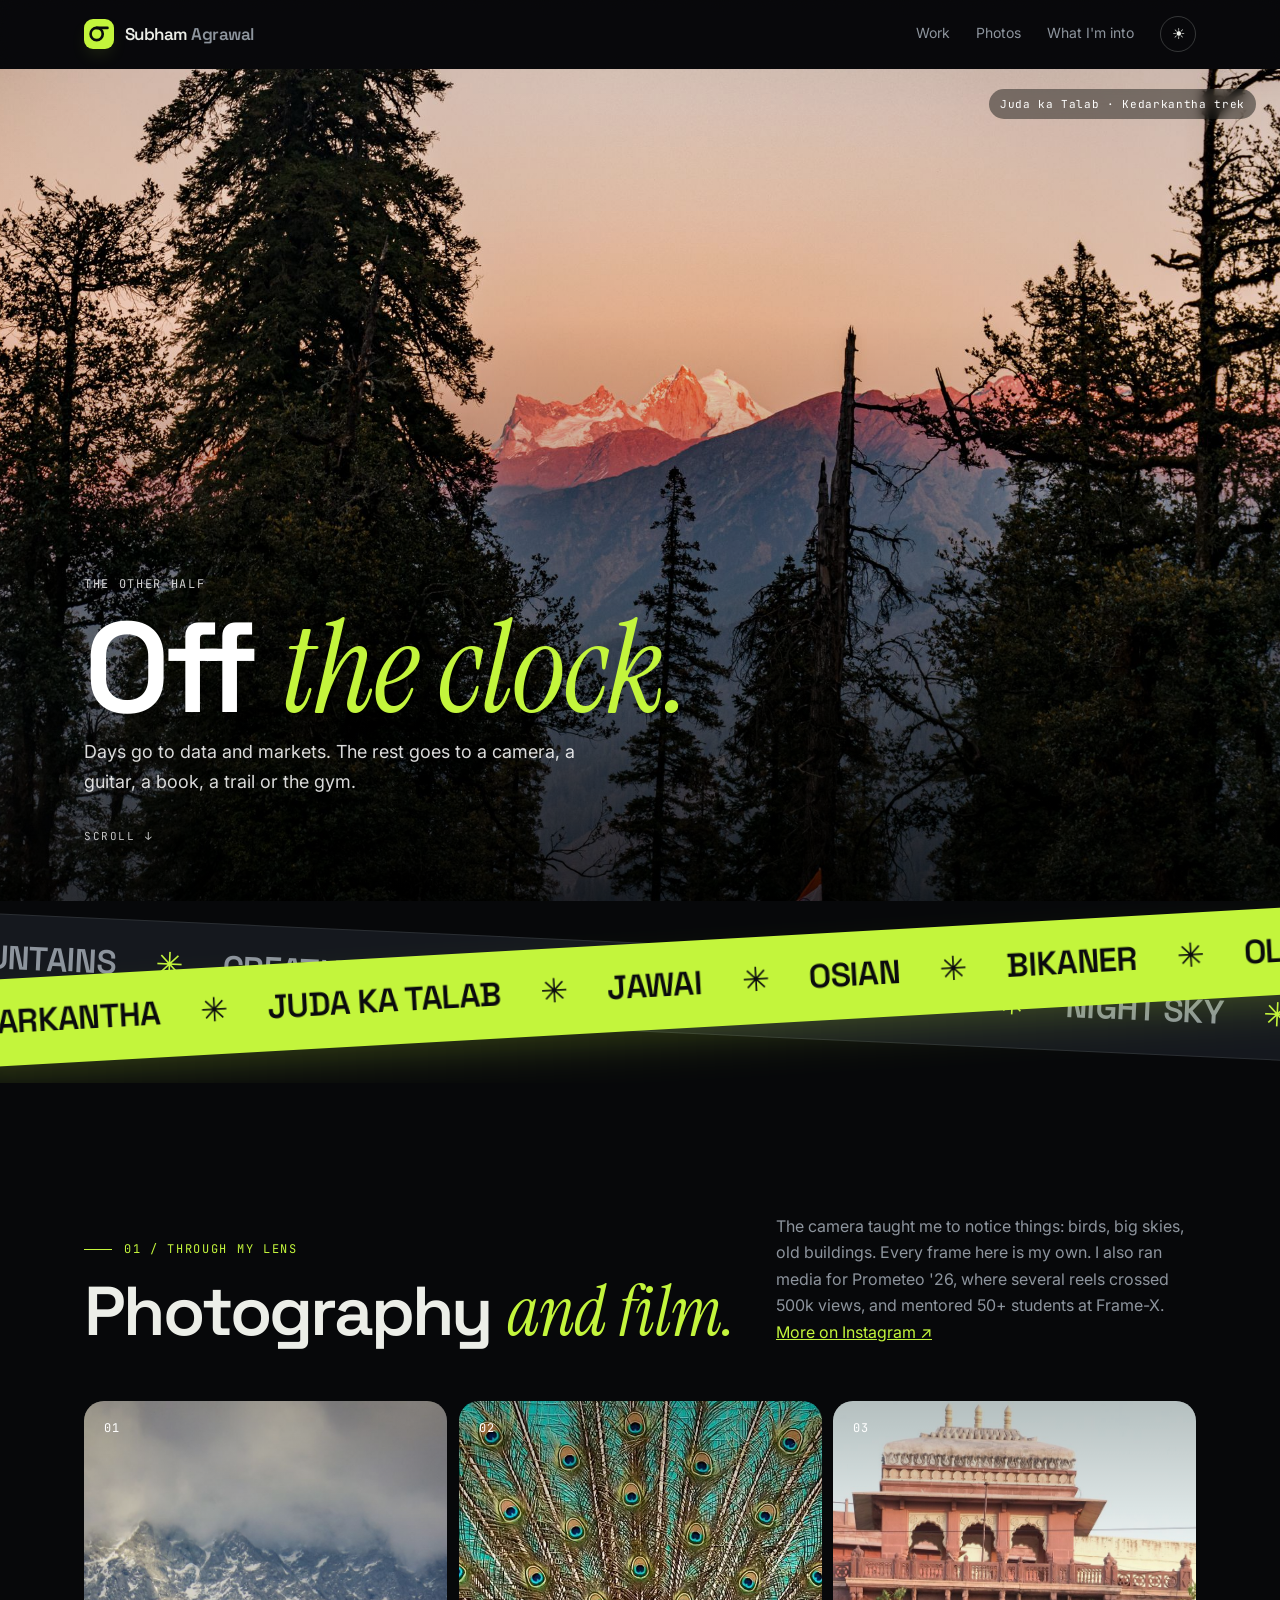
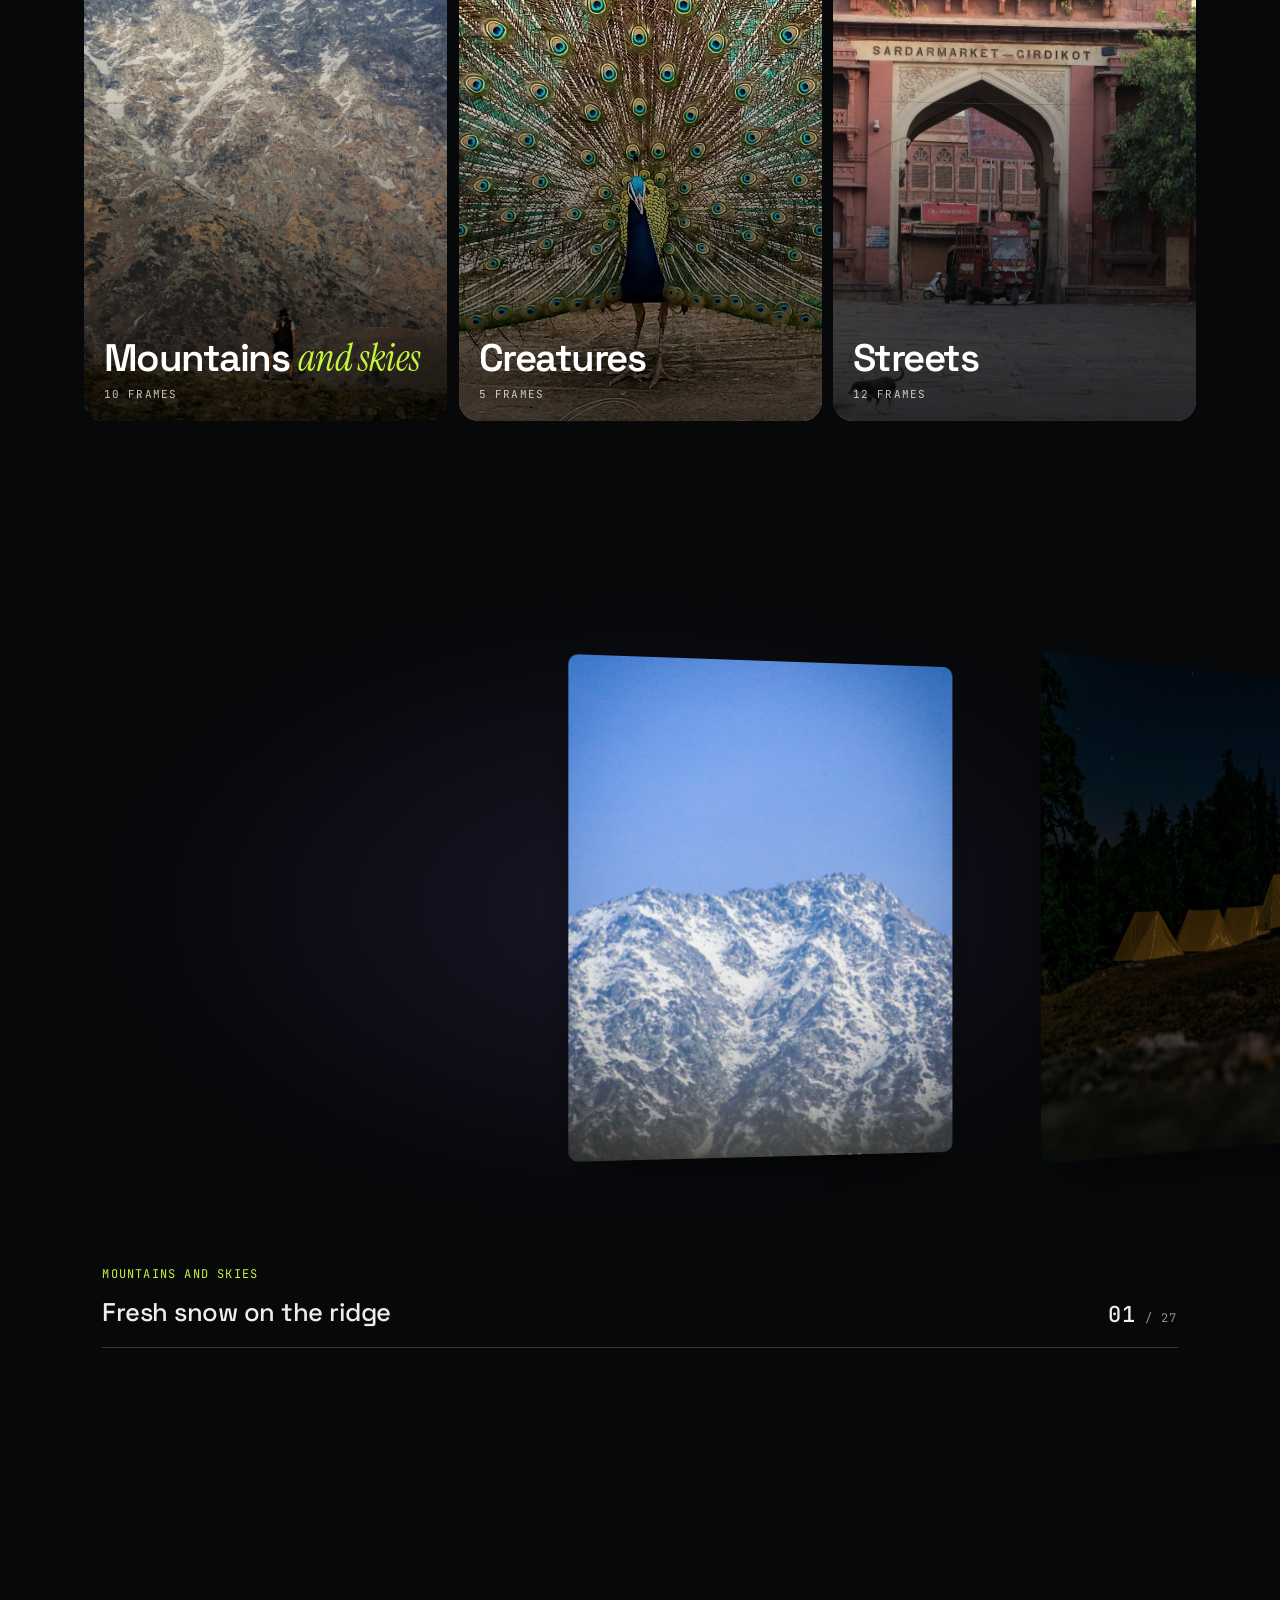
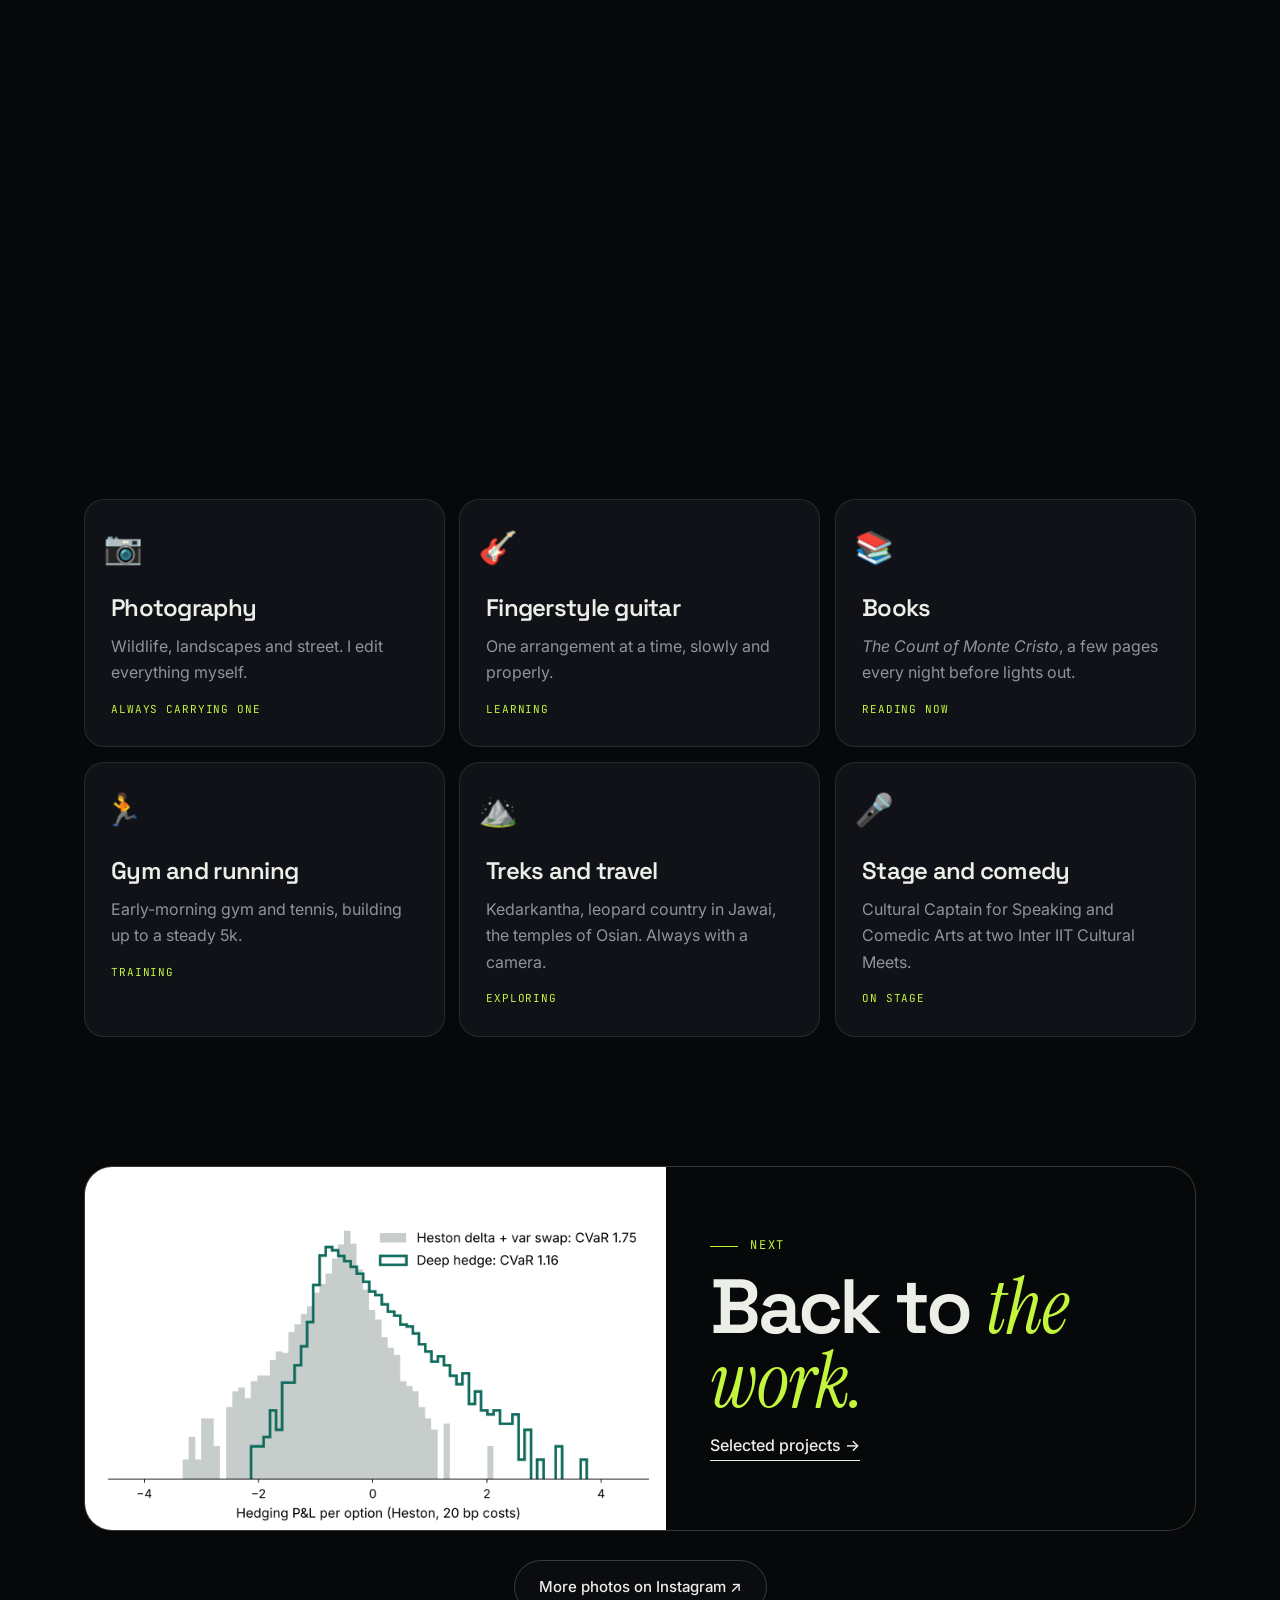
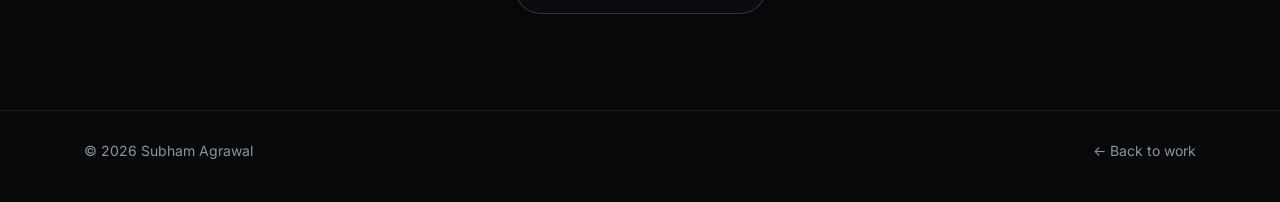
==== commit 83b61c4b: "New logo: sigma mark with name, plus favicon and touch icon Co-Authored-By: Claude Opus 5.5 (1M cont" ====
--- a/life.html
+++ b/life.html
@@ -6,6 +6,8 @@
 <title>Off the Clock · Subham Agrawal</title>
 <meta name="description" content="Subham Agrawal off the clock: photography, film, guitar, books, treks, travel and running.">
 <script>!function(r){r.classList.add('js');try{var t=localStorage.getItem('theme');if(t)r.setAttribute('data-theme',t);if(!matchMedia('(prefers-reduced-motion: reduce)').matches&&(sessionStorage.getItem('pt')||!sessionStorage.getItem('seen')))r.classList.add('cover');}catch(e){}setTimeout(function(){r.classList.remove('cover')},4000)}(document.documentElement)</script>
+<link rel="icon" href="favicon.svg" type="image/svg+xml">
+<link rel="apple-touch-icon" href="apple-touch-icon.png">
 <link rel="preconnect" href="https://fonts.googleapis.com">
 <link rel="preconnect" href="https://fonts.gstatic.com" crossorigin>
 <link href="https://fonts.googleapis.com/css2?family=Instrument+Serif:ital@0;1&family=Inter:wght@400;500;600&family=JetBrains+Mono:wght@500&family=Space+Grotesk:wght@500;600;700&display=swap" rel="stylesheet">
@@ -13,7 +15,7 @@
 </head>
 <body data-tag="Mountains, creatures and streets.">
 <nav><div class="wrap">
-  <a class="logo" href="index.html">SA<span>·</span></a>
+  <a class="logo" href="index.html" aria-label="Subham Agrawal, home"><span class="mark" aria-hidden="true"><svg viewBox="0 0 32 32"><circle cx="13.5" cy="16" r="6.5"/><path d="M13.5 9.5H25"/></svg></span><span class="lt">Subham <b>Agrawal</b></span></a>
   <div class="menu">
     <a href="index.html">Work</a>
     <a href="#gallery">Photos</a>
--- a/style.css
+++ b/style.css
@@ -28,8 +28,14 @@
 nav{position:sticky;top:0;z-index:30;background:color-mix(in srgb,var(--bg) 72%,transparent);backdrop-filter:blur(14px) saturate(1.3);-webkit-backdrop-filter:blur(14px) saturate(1.3);border-bottom:1px solid transparent;transition:border-color .3s,background-color .4s}
 nav.scrolled{border-bottom-color:var(--line)}
 nav .wrap{display:flex;align-items:center;justify-content:space-between;height:68px;gap:16px}
-.logo{font-family:var(--display);font-weight:700;font-size:24px;letter-spacing:-.05em;text-decoration:none;display:inline-block}
-.logo span{color:var(--accent)}
+.logo{display:inline-flex;align-items:center;gap:11px;font-family:var(--display);font-weight:600;font-size:17px;letter-spacing:-.03em;text-decoration:none;white-space:nowrap}
+.logo .lt b{font-weight:600;color:var(--muted);transition:color .3s}
+.logo:hover .lt b{color:var(--accent)}
+/* the mark: σ for volatility, on a tile that spins in 3D on hover */
+.mark{width:30px;height:30px;border-radius:9px;flex:none;display:grid;place-items:center;background:var(--accent);color:var(--on-accent);box-shadow:0 8px 20px -8px var(--glow);transition:transform .9s var(--ease)}
+.mark svg{width:100%;height:100%;fill:none;stroke:currentColor;stroke-width:2.8;stroke-linecap:round}
+.logo:hover .mark{transform:perspective(240px) rotateY(360deg)}
+@media (max-width:480px){.logo .lt b{display:none}}
 .menu{display:flex;align-items:center;gap:26px;font-size:14px}
 .menu a{text-decoration:none;color:var(--muted);transition:color .2s}
 .menu a:hover{color:var(--text)}
@@ -195,7 +201,7 @@
 .floor{position:absolute;left:-50%;right:-50%;bottom:0;height:72%;z-index:-1;background-image:linear-gradient(color-mix(in srgb,var(--accent) 55%,transparent) 2px,transparent 2px),linear-gradient(90deg,color-mix(in srgb,var(--accent) 50%,transparent) 1px,transparent 1px);background-size:72px 72px;transform:perspective(440px) rotateX(58deg);transform-origin:50% 100%;-webkit-mask-image:linear-gradient(to top,#000 5%,transparent 80%);mask-image:linear-gradient(to top,#000 5%,transparent 80%);animation:floor 2.6s linear infinite}
 @keyframes floor{to{background-position:0 72px}}
 .contact .num{justify-content:center}
-.contact h2{font-size:clamp(64px,12vw,180px);line-height:.9;display:inline-block}
+.contact h2{font-size:clamp(56px,10.5vw,164px);line-height:.9;display:inline-block}
 .contact .btns{justify-content:center}
 footer{padding:28px 0 40px;color:var(--muted);font-size:14px;border-top:1px solid var(--line)}
 footer .wrap{display:flex;justify-content:space-between;gap:16px;flex-wrap:wrap}
@@ -309,7 +315,8 @@
 nav.on-dark .logo,nav.on-dark .menu a:not(.pill){color:rgba(236,238,232,.82)}
 nav.on-dark .menu a:not(.pill):hover{color:var(--paper)}
 nav.on-dark #theme{color:var(--paper);border-color:rgba(236,238,232,.2)}
-nav.on-dark .logo span{color:var(--mint)}
+nav.on-dark .mark{background:var(--mint);color:#0a0b0d}
+nav.on-dark .logo .lt b{color:rgba(236,238,232,.55)}
 
 /* headline words flip up in 3D */
 .split{perspective:900px}
@@ -352,10 +359,13 @@
 .loader,.curtain{position:fixed;inset:0;z-index:100;background:var(--ink);color:var(--paper);display:grid;place-items:center;transition:transform 1s var(--ease-io)}
 .loader.out,.curtain.out{transform:translateY(-100%)}
 .curtain.enter{transform:translateY(100%)}
-.curtain .logo{font-size:40px}
+.loader .mark,.curtain .mark{background:var(--mint);color:#0a0b0d}
+.curtain .mark{width:64px;height:64px;border-radius:18px;animation:markSpin 1.2s var(--ease) both}
+@keyframes markSpin{from{transform:perspective(400px) rotateY(-180deg) scale(.6);opacity:0}}
 .ld-in{width:min(560px,84vw);display:flex;flex-direction:column;gap:24px}
-.ld-logo{font-family:var(--display);font-weight:700;letter-spacing:-.05em;font-size:44px;line-height:1}
-.ld-logo span,.curtain .logo span{color:var(--mint)}
+.ld-logo{display:flex;align-items:center;gap:14px;font-family:var(--display);font-weight:600;letter-spacing:-.03em;font-size:22px;line-height:1}
+.ld-logo .mark{width:48px;height:48px;border-radius:14px;animation:markSpin 1.2s var(--ease) both}
+
 .ld-tag{font-family:var(--display);font-weight:600;letter-spacing:-.04em;font-size:clamp(30px,4.4vw,48px);line-height:1.04;margin:0}
 .ld-row{display:flex;align-items:center;gap:16px;font-family:var(--mono);font-size:12px;letter-spacing:.1em;color:rgba(236,238,232,.6)}
 .ld-bar{flex:1;height:1px;background:rgba(236,238,232,.2);position:relative}
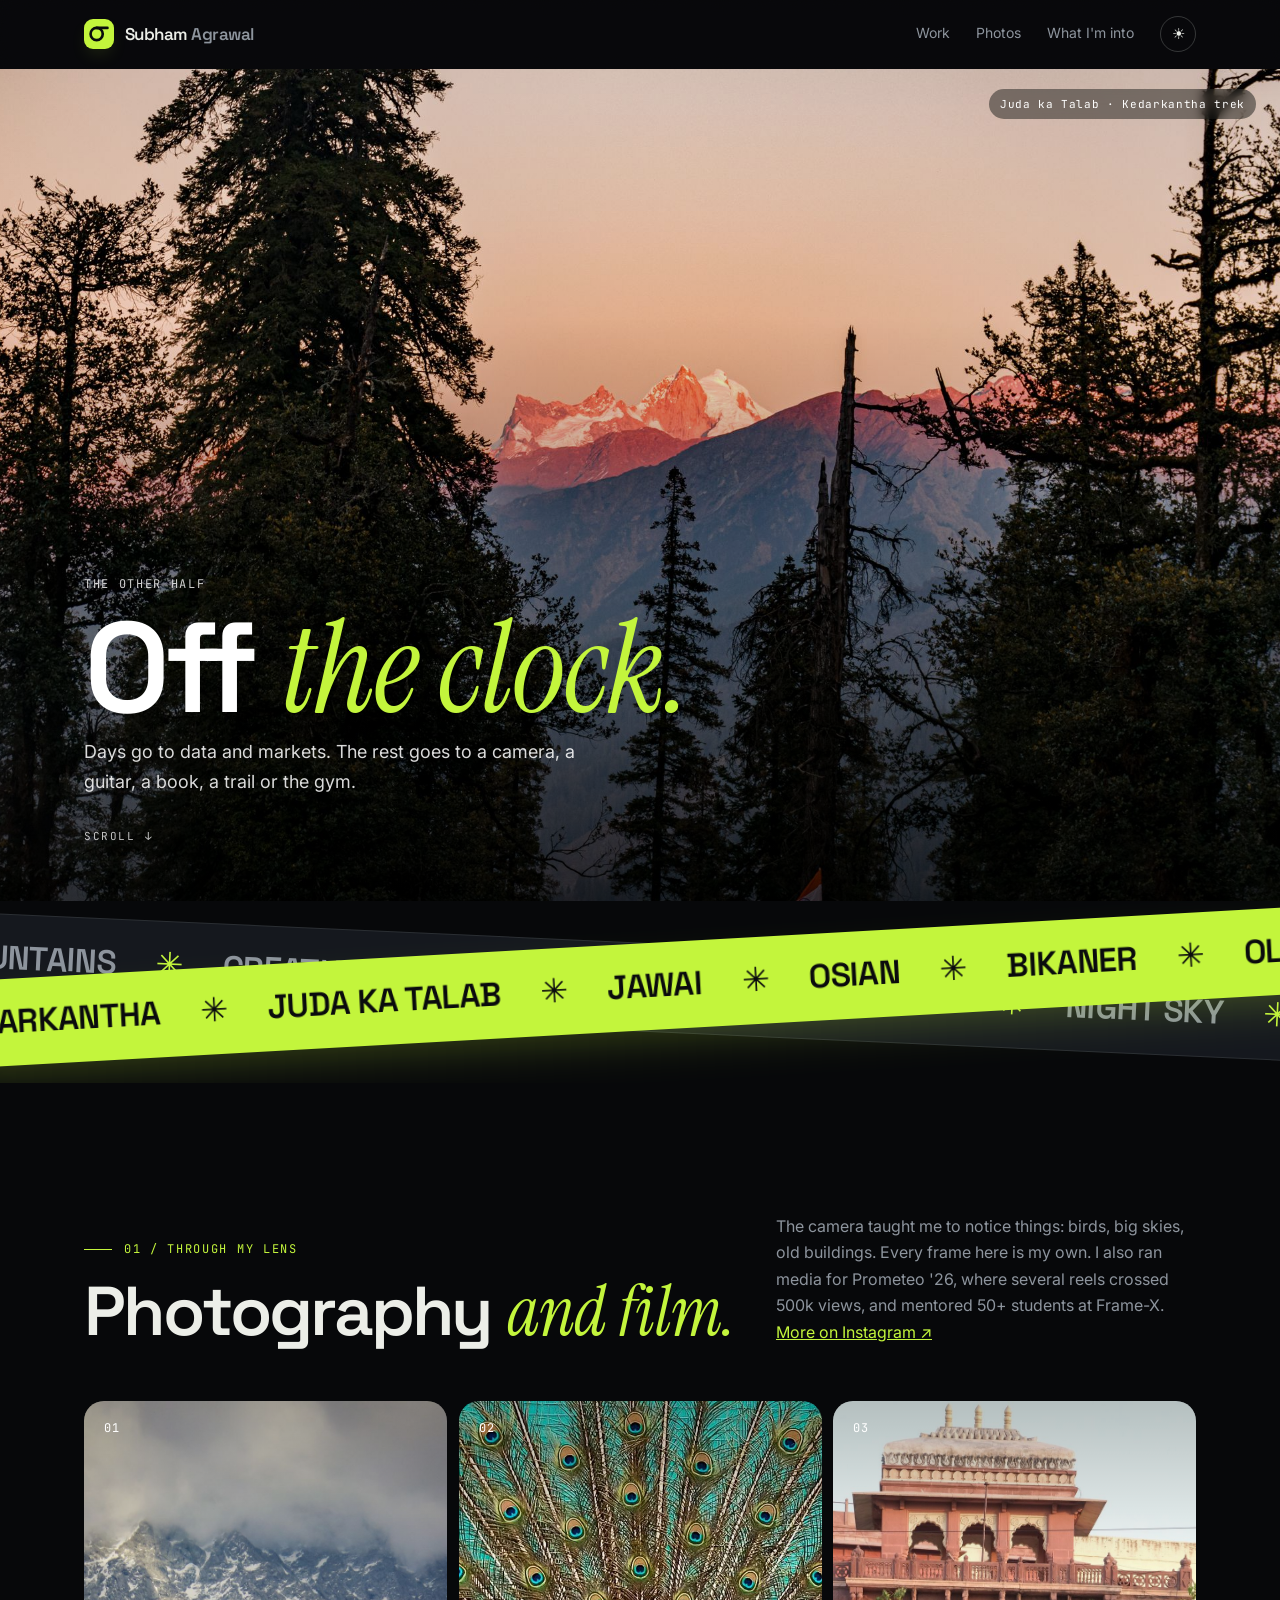
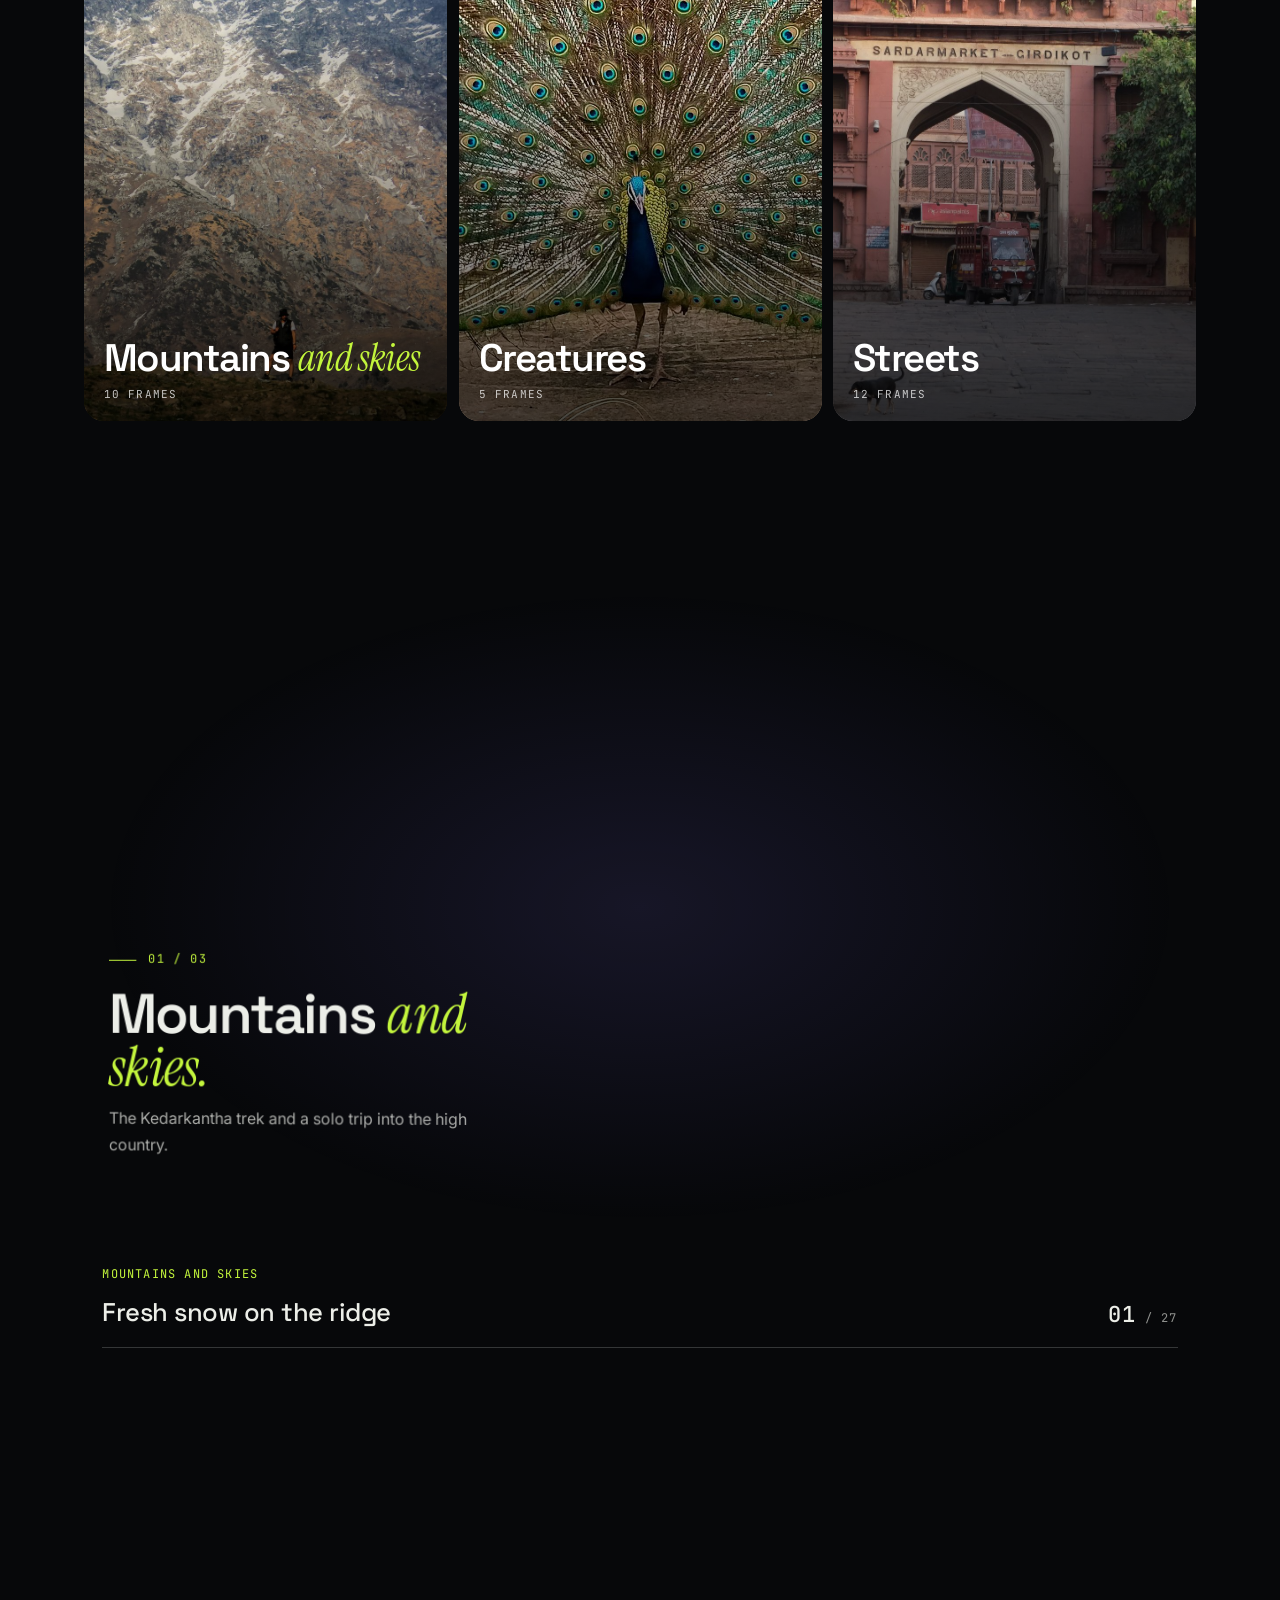
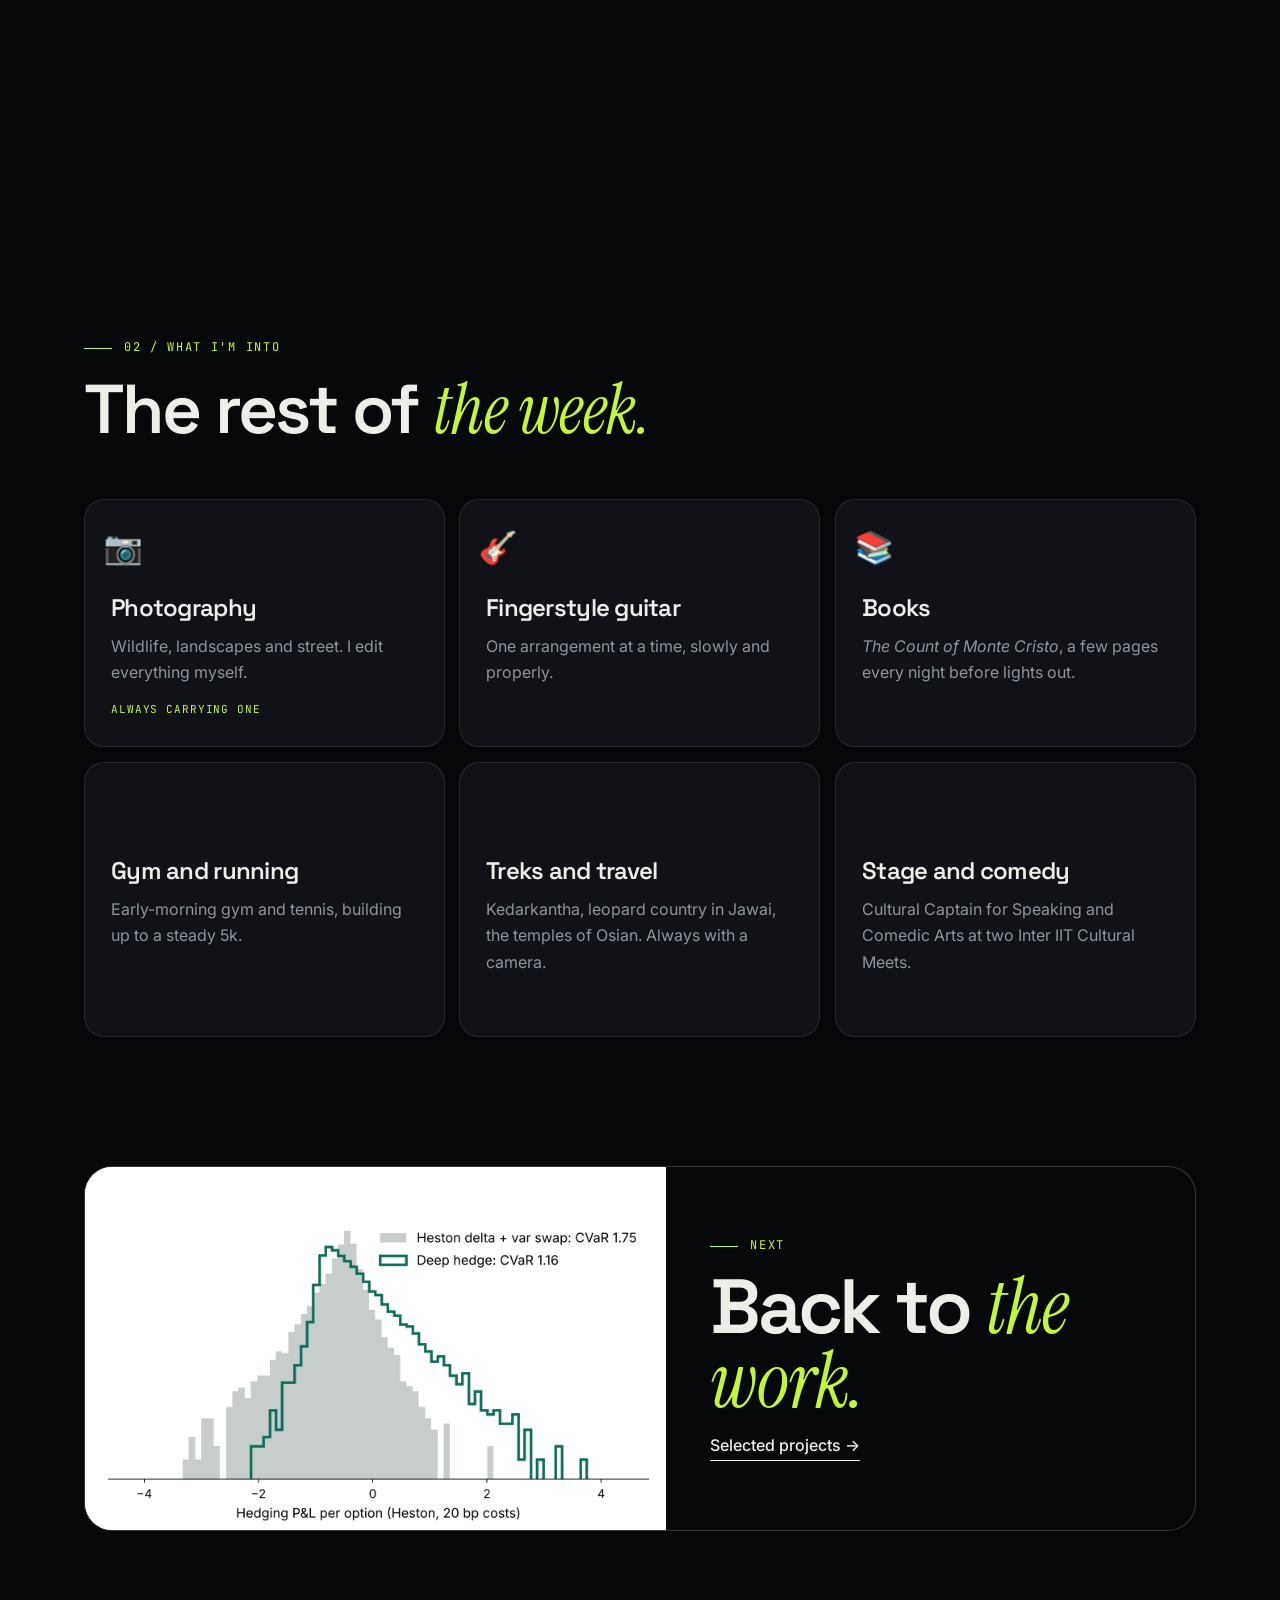
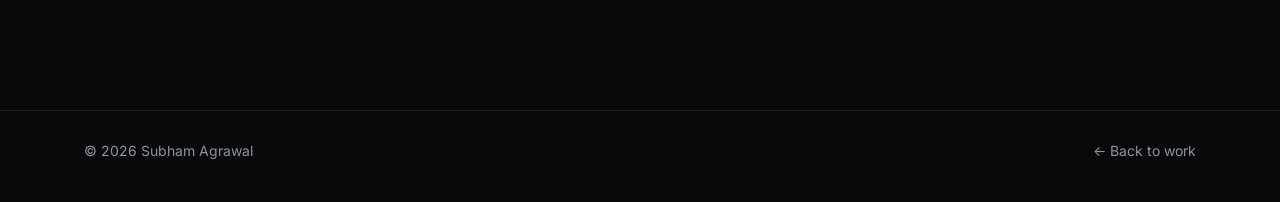
==== commit a52620b6: "Tab icon: PNG and ICO fallbacks for the sigma mark Co-Authored-By: Claude Opus 5.5 (1M context) <nor" ====
--- a/life.html
+++ b/life.html
@@ -7,6 +7,7 @@
 <meta name="description" content="Subham Agrawal off the clock: photography, film, guitar, books, treks, travel and running.">
 <script>!function(r){r.classList.add('js');try{var t=localStorage.getItem('theme');if(t)r.setAttribute('data-theme',t);if(!matchMedia('(prefers-reduced-motion: reduce)').matches&&(sessionStorage.getItem('pt')||!sessionStorage.getItem('seen')))r.classList.add('cover');}catch(e){}setTimeout(function(){r.classList.remove('cover')},4000)}(document.documentElement)</script>
 <link rel="icon" href="favicon.svg" type="image/svg+xml">
+<link rel="icon" href="favicon-32.png" sizes="32x32" type="image/png">
 <link rel="apple-touch-icon" href="apple-touch-icon.png">
 <link rel="preconnect" href="https://fonts.googleapis.com">
 <link rel="preconnect" href="https://fonts.gstatic.com" crossorigin>
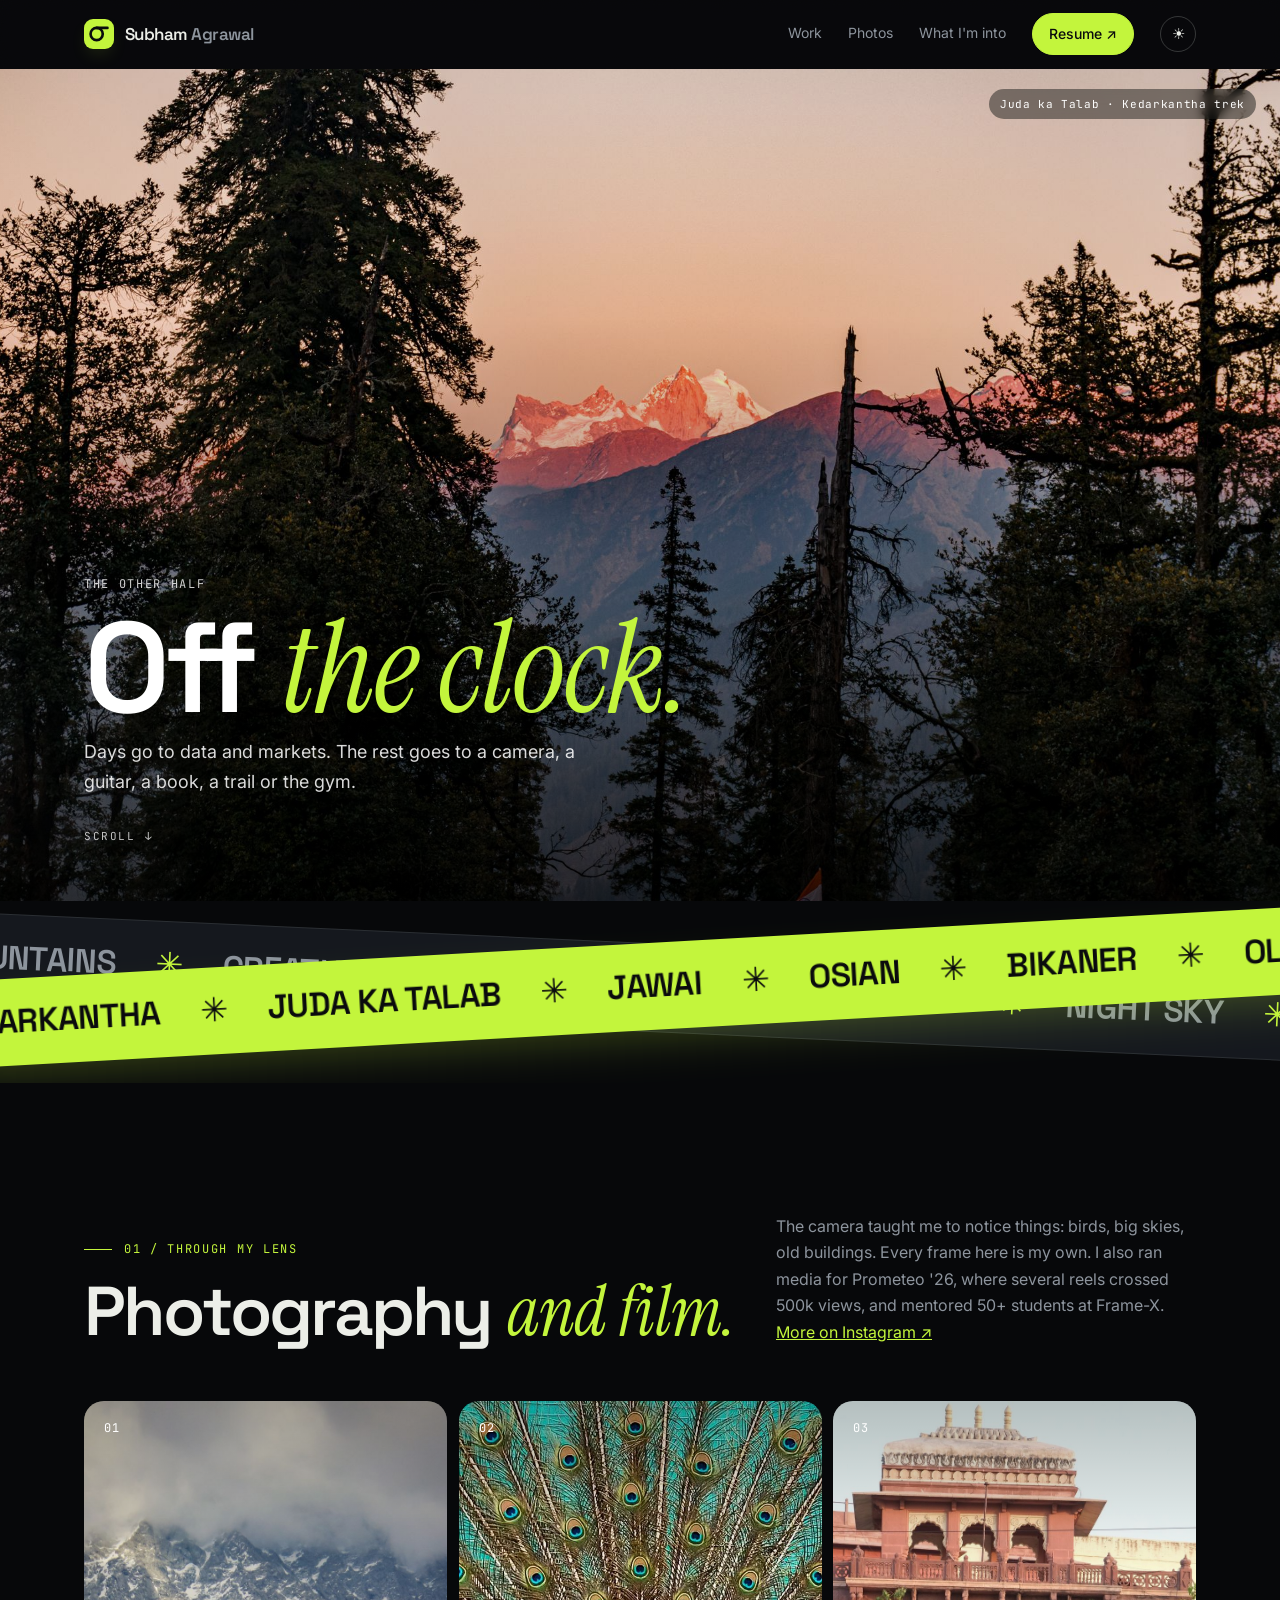
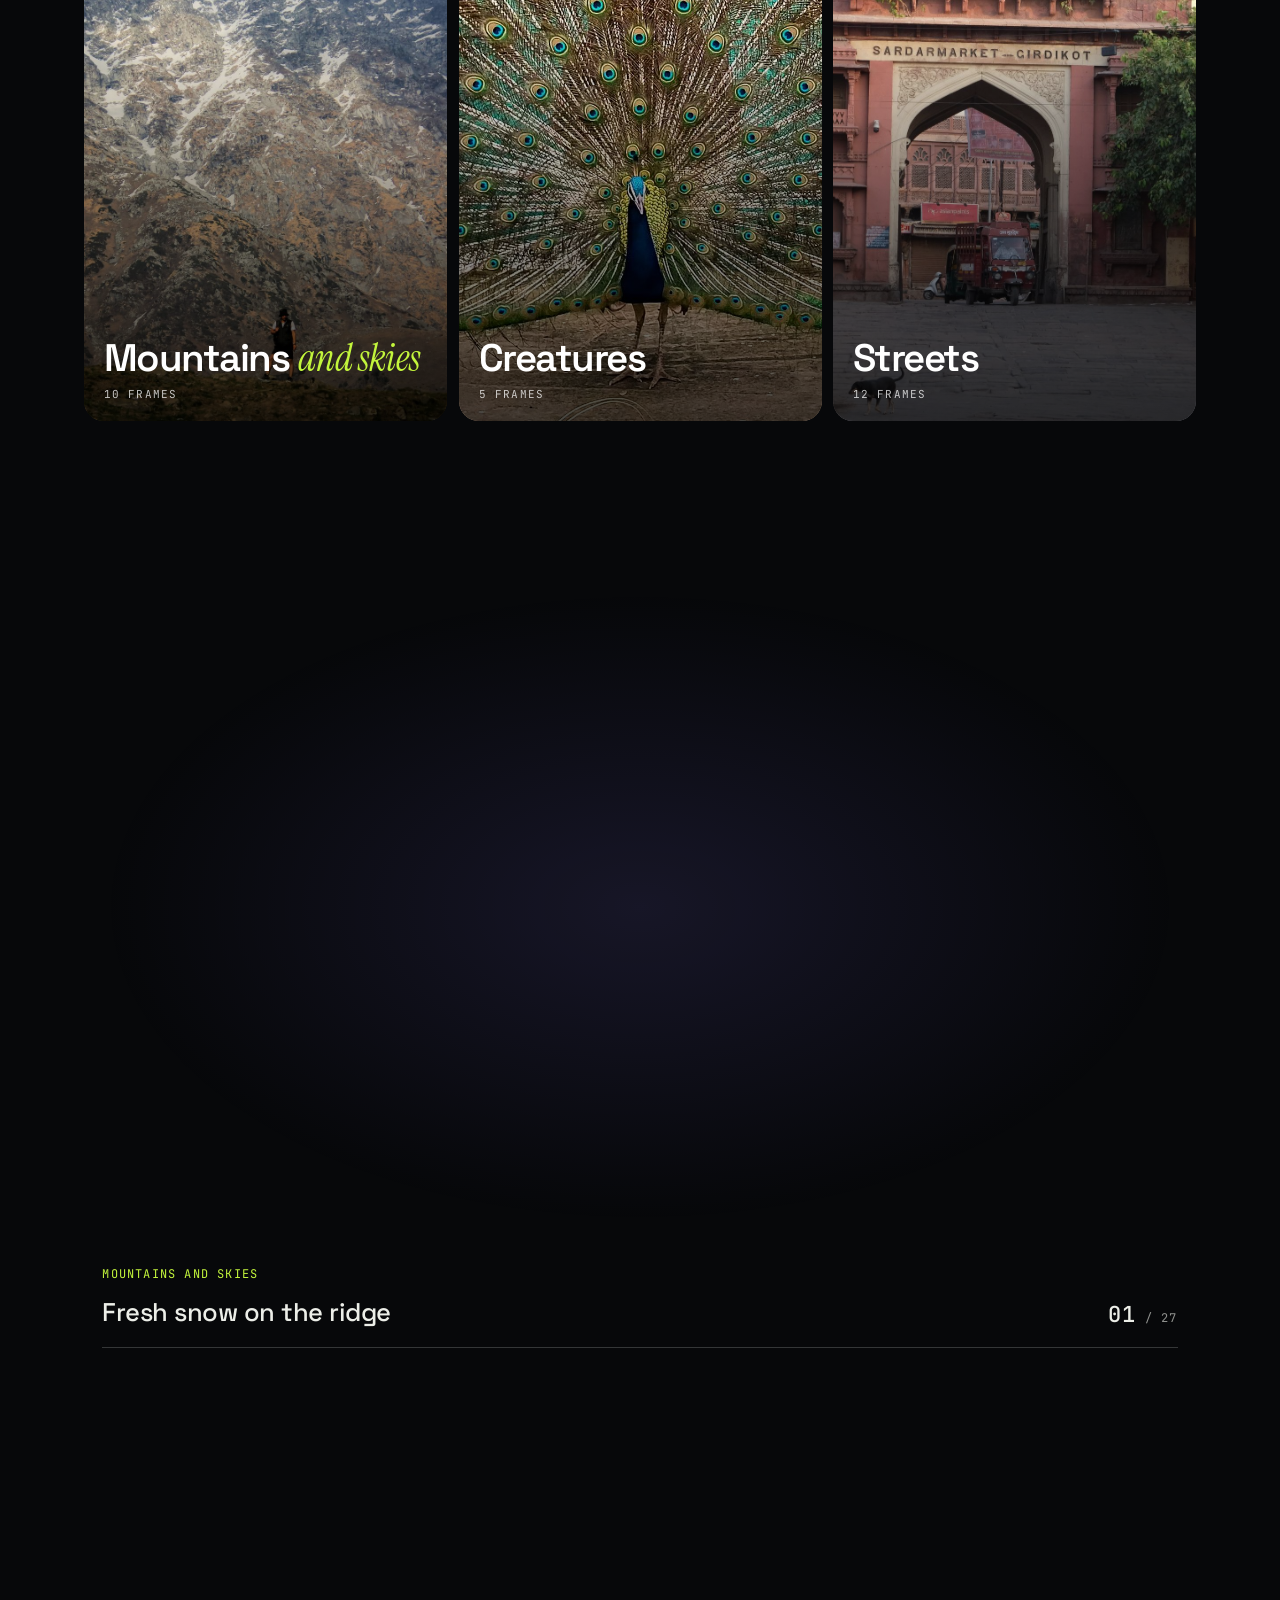
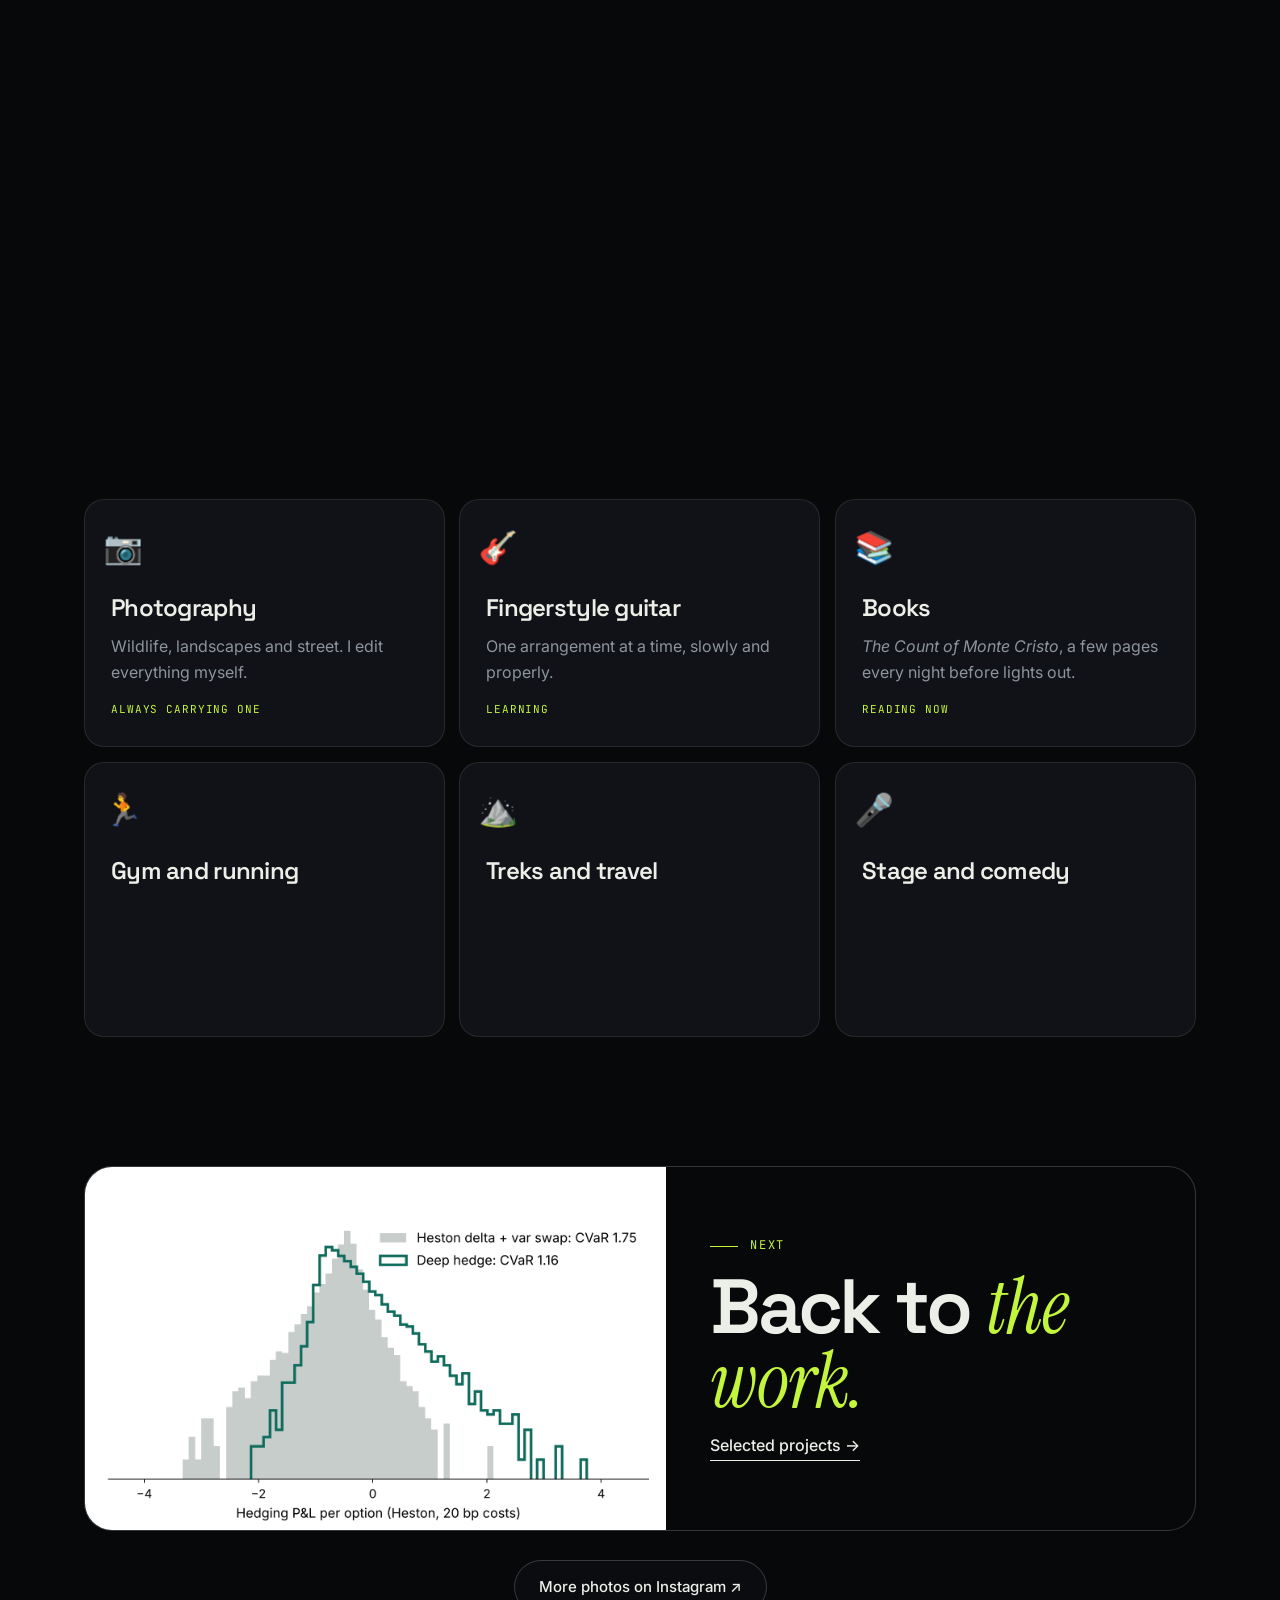
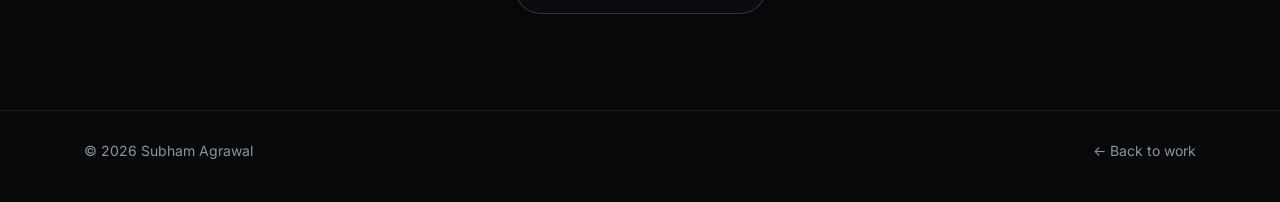
==== commit a069115c: "Phone pass: menu sheet, swipeable photo strip, lighter images - Up to 820 px: a menu button opens a " ====
--- a/life.html
+++ b/life.html
@@ -6,6 +6,7 @@
 <title>Off the Clock · Subham Agrawal</title>
 <meta name="description" content="Subham Agrawal off the clock: photography, film, guitar, books, treks, travel and running.">
 <script>!function(r){r.classList.add('js');try{var t=localStorage.getItem('theme');if(t)r.setAttribute('data-theme',t);if(!matchMedia('(prefers-reduced-motion: reduce)').matches&&(sessionStorage.getItem('pt')||!sessionStorage.getItem('seen')))r.classList.add('cover');}catch(e){}setTimeout(function(){r.classList.remove('cover')},4000)}(document.documentElement)</script>
+<meta name="theme-color" content="#07080a">
 <link rel="icon" href="favicon.svg" type="image/svg+xml">
 <link rel="icon" href="favicon-32.png" sizes="32x32" type="image/png">
 <link rel="apple-touch-icon" href="apple-touch-icon.png">
@@ -21,13 +22,29 @@
     <a href="index.html">Work</a>
     <a href="#gallery">Photos</a>
     <a href="#into" class="hide-md">What I'm into</a>
+    <a href="Subham_Agrawal_Resume.pdf" target="_blank" rel="noopener" class="pill">Resume ↗</a>
     <button id="theme" aria-label="Toggle dark mode">☾</button>
+    <button class="burger" id="burger" aria-label="Open menu" aria-expanded="false" aria-controls="msheet"><span></span><span></span></button>
   </div>
 </div></nav>
+<div class="msheet" id="msheet" aria-hidden="true">
+  <div class="wrap ms-in">
+    <ol class="ms-links">
+      <li style="--i:0"><a href="#gallery"><span>01</span>Photos</a></li>
+      <li style="--i:1"><a href="#into"><span>02</span>What I'm <em>into</em></a></li>
+      <li style="--i:2"><a href="index.html#work"><span>03</span>Work</a></li>
+      <li style="--i:3"><a href="index.html#contact"><span>04</span>Contact</a></li>
+    </ol>
+    <div class="ms-foot">
+      <a class="btn primary" href="Subham_Agrawal_Resume.pdf" target="_blank" rel="noopener">Resume ↗</a>
+      <a class="btn" href="https://www.instagram.com/subham_.snaps" target="_blank" rel="noopener">Instagram ↗</a>
+    </div>
+  </div>
+</div>
 
 <main>
   <header class="life-hero" data-intro>
-    <div class="lh-media"><img src="img/hero-alpenglow.jpg" srcset="img/hero-alpenglow-1200.jpg 1200w, img/hero-alpenglow.jpg 2200w" sizes="100vw" alt="Pink alpenglow on a snow peak, framed by dark pines"></div>
+    <div class="lh-media"><picture><source media="(max-aspect-ratio: 4/5)" srcset="img/hero-alpenglow-tall.jpg"><img src="img/hero-alpenglow.jpg" srcset="img/hero-alpenglow-1200.jpg 1200w, img/hero-alpenglow.jpg 2200w" sizes="100vw" alt="Pink alpenglow on a snow peak, framed by dark pines"></picture></div>
     <span class="loc">Juda ka Talab · Kedarkantha trek</span>
     <div class="over">
       <div class="eyebrow rise" style="--dl:.5s">The other half</div>
@@ -52,9 +69,9 @@
     <div class="wrap">
       <div class="sec-head reveal"><div><span class="num">01 / THROUGH MY LENS</span><h2>Photography <em>and film.</em></h2></div><p>The camera taught me to notice things: birds, big skies, old buildings. Every frame here is my own. I also ran media for Prometeo '26, where several reels crossed 500k views, and mentored 50+ students at Frame-X. <a href="https://www.instagram.com/subham_.snaps" target="_blank" rel="noopener" style="color:var(--accent)">More on Instagram ↗</a></p></div>
       <div class="pillars reveal">
-        <a class="pillar" href="#ch-mountains"><img src="img/photos/hiker-peaks.jpg" alt="" loading="lazy"><span class="pl-n">01</span><span class="pl-t">Mountains <em>and skies</em></span><span class="pl-c">10 frames</span></a>
-        <a class="pillar" href="#ch-creatures"><img src="img/photos/peacock-display.jpg" alt="" loading="lazy"><span class="pl-n">02</span><span class="pl-t">Creatures</span><span class="pl-c">5 frames</span></a>
-        <a class="pillar" href="#ch-streets"><img src="img/photos/street-gate.jpg" alt="" loading="lazy"><span class="pl-n">03</span><span class="pl-t">Streets</span><span class="pl-c">12 frames</span></a>
+        <a class="pillar" href="#ch-mountains"><picture><source media="(max-width: 760px)" srcset="img/photos/m/hiker-peaks.webp" type="image/webp"><img src="img/photos/hiker-peaks.jpg" alt="" loading="lazy"></picture><span class="pl-n">01</span><span class="pl-t">Mountains <em>and skies</em></span><span class="pl-c">10 frames</span></a>
+        <a class="pillar" href="#ch-creatures"><picture><source media="(max-width: 760px)" srcset="img/photos/m/peacock-display.webp" type="image/webp"><img src="img/photos/peacock-display.jpg" alt="" loading="lazy"></picture><span class="pl-n">02</span><span class="pl-t">Creatures</span><span class="pl-c">5 frames</span></a>
+        <a class="pillar" href="#ch-streets"><picture><source media="(max-width: 760px)" srcset="img/photos/m/street-gate.webp" type="image/webp"><img src="img/photos/street-gate.jpg" alt="" loading="lazy"></picture><span class="pl-n">03</span><span class="pl-t">Streets</span><span class="pl-c">12 frames</span></a>
       </div>
     </div>
 
@@ -62,42 +79,43 @@
       <div class="film-pin">
         <div class="gallery film-track">
           <div class="ch-card reveal" id="ch-mountains" data-ch="Mountains and skies"><span class="num">01 / 03</span><h3>Mountains <em>and skies.</em></h3><p>The Kedarkantha trek and a solo trip into the high country.</p></div>
-          <figure><img src="img/photos/snow-ridge.jpg" width="1119" height="1400" alt="Snow-dusted mountain ridge against a clear blue sky" loading="lazy"><figcaption>Fresh snow on the ridge</figcaption></figure>
-          <figure><img src="img/photos/camp-night.jpg" width="1400" height="933" alt="Yellow tents in a meadow under a night sky, pines behind" loading="lazy"><figcaption>Base camp at night, Kedarkantha</figcaption></figure>
-          <figure><img src="img/photos/hiker-peaks.jpg" width="1120" height="1400" alt="A lone hiker walking below a huge snow-streaked rock face" loading="lazy"><figcaption>Below the peaks, solo trip</figcaption></figure>
-          <figure><img src="img/photos/sunset-valley.jpg" width="1280" height="960" alt="Orange and pink clouds at sunset over misty mountain valleys" loading="lazy"><figcaption>Sunset over the valleys</figcaption></figure>
-          <figure><img src="img/photos/cairns.jpg" width="960" height="1280" alt="Stacked stone cairns on a rock ledge, snow peaks and clouds behind" loading="lazy"><figcaption>Cairns above the clouds</figcaption></figure>
-          <figure><img src="img/photos/taking-it-in.jpg" width="1400" height="1050" alt="A trekker sitting on a rock, looking out at a mountain range at golden hour" loading="lazy"><figcaption>Taking in the range</figcaption></figure>
-          <figure><img src="img/photos/forest.jpg" width="1047" height="1400" alt="Tall pines and a lone figure on a forest trail" loading="lazy"><figcaption>Into the pines</figcaption></figure>
-          <figure><img src="img/photos/clouds-range.jpg" width="1400" height="787" alt="Clouds rolling over a mountain range above a hill town" loading="lazy"><figcaption>Clouds over the range</figcaption></figure>
-          <figure><img src="img/photos/climb-dog.jpg" width="1079" height="807" alt="Silhouette of a hiker and a dog climbing a slope at sunset" loading="lazy"><figcaption>Sunset climb, with company</figcaption></figure>
-          <figure><img src="img/photos/moon.jpg" width="838" height="838" alt="Close-up of the moon showing craters along the terminator" loading="lazy"><figcaption>The moon, up close</figcaption></figure>
+          <figure><div class="fx"><picture><source media="(max-width: 760px)" srcset="img/photos/m/snow-ridge.webp" type="image/webp"><img src="img/photos/snow-ridge.jpg" width="1119" height="1400" alt="Snow-dusted mountain ridge against a clear blue sky" loading="lazy"></picture></div><figcaption>Fresh snow on the ridge</figcaption></figure>
+          <figure><div class="fx"><picture><source media="(max-width: 760px)" srcset="img/photos/m/camp-night.webp" type="image/webp"><img src="img/photos/camp-night.jpg" width="1400" height="933" alt="Yellow tents in a meadow under a night sky, pines behind" loading="lazy"></picture></div><figcaption>Base camp at night, Kedarkantha</figcaption></figure>
+          <figure><div class="fx"><picture><source media="(max-width: 760px)" srcset="img/photos/m/hiker-peaks.webp" type="image/webp"><img src="img/photos/hiker-peaks.jpg" width="1120" height="1400" alt="A lone hiker walking below a huge snow-streaked rock face" loading="lazy"></picture></div><figcaption>Below the peaks, solo trip</figcaption></figure>
+          <figure><div class="fx"><picture><source media="(max-width: 760px)" srcset="img/photos/m/sunset-valley.webp" type="image/webp"><img src="img/photos/sunset-valley.jpg" width="1280" height="960" alt="Orange and pink clouds at sunset over misty mountain valleys" loading="lazy"></picture></div><figcaption>Sunset over the valleys</figcaption></figure>
+          <figure><div class="fx"><picture><source media="(max-width: 760px)" srcset="img/photos/m/cairns.webp" type="image/webp"><img src="img/photos/cairns.jpg" width="960" height="1280" alt="Stacked stone cairns on a rock ledge, snow peaks and clouds behind" loading="lazy"></picture></div><figcaption>Cairns above the clouds</figcaption></figure>
+          <figure><div class="fx"><picture><source media="(max-width: 760px)" srcset="img/photos/m/taking-it-in.webp" type="image/webp"><img src="img/photos/taking-it-in.jpg" width="1400" height="1050" alt="A trekker sitting on a rock, looking out at a mountain range at golden hour" loading="lazy"></picture></div><figcaption>Taking in the range</figcaption></figure>
+          <figure><div class="fx"><picture><source media="(max-width: 760px)" srcset="img/photos/m/forest.webp" type="image/webp"><img src="img/photos/forest.jpg" width="1047" height="1400" alt="Tall pines and a lone figure on a forest trail" loading="lazy"></picture></div><figcaption>Into the pines</figcaption></figure>
+          <figure><div class="fx"><picture><source media="(max-width: 760px)" srcset="img/photos/m/clouds-range.webp" type="image/webp"><img src="img/photos/clouds-range.jpg" width="1400" height="787" alt="Clouds rolling over a mountain range above a hill town" loading="lazy"></picture></div><figcaption>Clouds over the range</figcaption></figure>
+          <figure><div class="fx"><picture><source media="(max-width: 760px)" srcset="img/photos/m/climb-dog.webp" type="image/webp"><img src="img/photos/climb-dog.jpg" width="1079" height="807" alt="Silhouette of a hiker and a dog climbing a slope at sunset" loading="lazy"></picture></div><figcaption>Sunset climb, with company</figcaption></figure>
+          <figure><div class="fx"><picture><source media="(max-width: 760px)" srcset="img/photos/m/moon.webp" type="image/webp"><img src="img/photos/moon.jpg" width="838" height="838" alt="Close-up of the moon showing craters along the terminator" loading="lazy"></picture></div><figcaption>The moon, up close</figcaption></figure>
 
           <div class="ch-card reveal" id="ch-creatures" data-ch="Creatures"><span class="num">02 / 03</span><h3>Creatures.</h3><p>Birds at golden hour, a raptor on the wind and the dogs that adopt every trip.</p></div>
-          <figure><img src="img/photos/bird-liftoff.jpg" width="1400" height="933" alt="Bird silhouette lifting off a thorny branch against a golden sky" loading="lazy"><figcaption>Lift-off</figcaption></figure>
-          <figure><img src="img/photos/peacock-display.jpg" width="1400" height="1119" alt="Peacock with its tail fanned out in full display" loading="lazy"><figcaption>Peacock in full display</figcaption></figure>
-          <figure><img src="img/photos/raptor-peaks.jpg" width="1400" height="786" alt="A raptor gliding in front of a snow-streaked rocky peak" loading="lazy"><figcaption>Raptor below the snowline, solo trip</figcaption></figure>
-          <figure><img src="img/photos/dog-asleep.jpg" width="1400" height="933" alt="Golden dog curled up asleep on the grass" loading="lazy"><figcaption>Camp dog, off duty, Juda ka Talab</figcaption></figure>
-          <figure><img src="img/photos/roof-dog.jpg" width="1400" height="933" alt="A street dog standing on a blue rooftop under a tree" loading="lazy"><figcaption>Lookout on the roof, Jodhpur</figcaption></figure>
+          <figure><div class="fx"><picture><source media="(max-width: 760px)" srcset="img/photos/m/bird-liftoff.webp" type="image/webp"><img src="img/photos/bird-liftoff.jpg" width="1400" height="933" alt="Bird silhouette lifting off a thorny branch against a golden sky" loading="lazy"></picture></div><figcaption>Lift-off</figcaption></figure>
+          <figure><div class="fx"><picture><source media="(max-width: 760px)" srcset="img/photos/m/peacock-display.webp" type="image/webp"><img src="img/photos/peacock-display.jpg" width="1400" height="1119" alt="Peacock with its tail fanned out in full display" loading="lazy"></picture></div><figcaption>Peacock in full display</figcaption></figure>
+          <figure><div class="fx"><picture><source media="(max-width: 760px)" srcset="img/photos/m/raptor-peaks.webp" type="image/webp"><img src="img/photos/raptor-peaks.jpg" width="1400" height="786" alt="A raptor gliding in front of a snow-streaked rocky peak" loading="lazy"></picture></div><figcaption>Raptor below the snowline, solo trip</figcaption></figure>
+          <figure><div class="fx"><picture><source media="(max-width: 760px)" srcset="img/photos/m/dog-asleep.webp" type="image/webp"><img src="img/photos/dog-asleep.jpg" width="1400" height="933" alt="Golden dog curled up asleep on the grass" loading="lazy"></picture></div><figcaption>Camp dog, off duty, Juda ka Talab</figcaption></figure>
+          <figure><div class="fx"><picture><source media="(max-width: 760px)" srcset="img/photos/m/roof-dog.webp" type="image/webp"><img src="img/photos/roof-dog.jpg" width="1400" height="933" alt="A street dog standing on a blue rooftop under a tree" loading="lazy"></picture></div><figcaption>Lookout on the roof, Jodhpur</figcaption></figure>
 
           <div class="ch-card reveal" id="ch-streets" data-ch="Streets"><span class="num">03 / 03</span><h3>Streets.</h3><p>Bikaner, temples, festivals, and a Fujifilm photowalk through old Jodhpur on an X-T5.</p></div>
-          <figure><img src="img/photos/street-gate.jpg" width="933" height="1400" alt="Sardar Market gate in pink sandstone, a dog crossing the empty square" loading="lazy"><figcaption>Sardar Market gate, Jodhpur</figcaption></figure>
-          <figure><img src="img/photos/fort-blue.jpg" width="1400" height="933" alt="A sandstone fort on a ridge above blue houses" loading="lazy"><figcaption>The fort above the blue houses</figcaption></figure>
-          <figure><img src="img/photos/tower-reflection.jpg" width="933" height="1400" alt="A clock tower reflected upside down in a dark glossy surface held up to the sky" loading="lazy"><figcaption>Clock tower, reflected</figcaption></figure>
-          <figure><img src="img/photos/green-doors.jpg" width="1400" height="933" alt="Open green metal doors framing a pale blue courtyard" loading="lazy"><figcaption>Green doors, blue courtyard</figcaption></figure>
-          <figure><img src="img/photos/stepwell-splash.jpg" width="933" height="1400" alt="A tall splash rising from the green water of a stone stepwell" loading="lazy"><figcaption>Splash at the stepwell</figcaption></figure>
-          <figure><img src="img/photos/clock-tower.jpg" width="1400" height="788" alt="Red brick clock tower and a long building in warm evening light" loading="lazy"><figcaption>Clock tower, late light</figcaption></figure>
-          <figure><img src="img/photos/water-stop.jpg" width="933" height="1400" alt="A man drinking at an old stone water stop with a carved lattice wall" loading="lazy"><figcaption>Water stop, old city</figcaption></figure>
-          <figure><img src="img/photos/pandal.jpg" width="1305" height="1232" alt="Ganesh idol inside a pandal decorated with marigolds" loading="lazy"><figcaption>Ganpati pandal at night</figcaption></figure>
-          <figure><img src="img/photos/arch.jpg" width="933" height="1400" alt="A dark stone arch framing a sunlit street and a tree" loading="lazy"><figcaption>Through the arch</figcaption></figure>
-          <figure><img src="img/photos/bikaner.jpg" width="1120" height="1400" alt="Red sandstone building with carved balconies, seen from below" loading="lazy"><figcaption>Postcards from Bikaner</figcaption></figure>
-          <figure><img src="img/photos/grille-courtyard.jpg" width="933" height="1400" alt="A courtyard of stone statues seen through an iron grille, a pigeon on the flagstones" loading="lazy"><figcaption>Courtyard through the grille</figcaption></figure>
-          <figure><img src="img/photos/temple.jpg" width="1050" height="1400" alt="Temple spires against a pale blue sky" loading="lazy"><figcaption>Temple spires</figcaption></figure>
+          <figure><div class="fx"><picture><source media="(max-width: 760px)" srcset="img/photos/m/street-gate.webp" type="image/webp"><img src="img/photos/street-gate.jpg" width="933" height="1400" alt="Sardar Market gate in pink sandstone, a dog crossing the empty square" loading="lazy"></picture></div><figcaption>Sardar Market gate, Jodhpur</figcaption></figure>
+          <figure><div class="fx"><picture><source media="(max-width: 760px)" srcset="img/photos/m/fort-blue.webp" type="image/webp"><img src="img/photos/fort-blue.jpg" width="1400" height="933" alt="A sandstone fort on a ridge above blue houses" loading="lazy"></picture></div><figcaption>The fort above the blue houses</figcaption></figure>
+          <figure><div class="fx"><picture><source media="(max-width: 760px)" srcset="img/photos/m/tower-reflection.webp" type="image/webp"><img src="img/photos/tower-reflection.jpg" width="933" height="1400" alt="A clock tower reflected upside down in a dark glossy surface held up to the sky" loading="lazy"></picture></div><figcaption>Clock tower, reflected</figcaption></figure>
+          <figure><div class="fx"><picture><source media="(max-width: 760px)" srcset="img/photos/m/green-doors.webp" type="image/webp"><img src="img/photos/green-doors.jpg" width="1400" height="933" alt="Open green metal doors framing a pale blue courtyard" loading="lazy"></picture></div><figcaption>Green doors, blue courtyard</figcaption></figure>
+          <figure><div class="fx"><picture><source media="(max-width: 760px)" srcset="img/photos/m/stepwell-splash.webp" type="image/webp"><img src="img/photos/stepwell-splash.jpg" width="933" height="1400" alt="A tall splash rising from the green water of a stone stepwell" loading="lazy"></picture></div><figcaption>Splash at the stepwell</figcaption></figure>
+          <figure><div class="fx"><picture><source media="(max-width: 760px)" srcset="img/photos/m/clock-tower.webp" type="image/webp"><img src="img/photos/clock-tower.jpg" width="1400" height="788" alt="Red brick clock tower and a long building in warm evening light" loading="lazy"></picture></div><figcaption>Clock tower, late light</figcaption></figure>
+          <figure><div class="fx"><picture><source media="(max-width: 760px)" srcset="img/photos/m/water-stop.webp" type="image/webp"><img src="img/photos/water-stop.jpg" width="933" height="1400" alt="A man drinking at an old stone water stop with a carved lattice wall" loading="lazy"></picture></div><figcaption>Water stop, old city</figcaption></figure>
+          <figure><div class="fx"><picture><source media="(max-width: 760px)" srcset="img/photos/m/pandal.webp" type="image/webp"><img src="img/photos/pandal.jpg" width="1305" height="1232" alt="Ganesh idol inside a pandal decorated with marigolds" loading="lazy"></picture></div><figcaption>Ganpati pandal at night</figcaption></figure>
+          <figure><div class="fx"><picture><source media="(max-width: 760px)" srcset="img/photos/m/arch.webp" type="image/webp"><img src="img/photos/arch.jpg" width="933" height="1400" alt="A dark stone arch framing a sunlit street and a tree" loading="lazy"></picture></div><figcaption>Through the arch</figcaption></figure>
+          <figure><div class="fx"><picture><source media="(max-width: 760px)" srcset="img/photos/m/bikaner.webp" type="image/webp"><img src="img/photos/bikaner.jpg" width="1120" height="1400" alt="Red sandstone building with carved balconies, seen from below" loading="lazy"></picture></div><figcaption>Postcards from Bikaner</figcaption></figure>
+          <figure><div class="fx"><picture><source media="(max-width: 760px)" srcset="img/photos/m/grille-courtyard.webp" type="image/webp"><img src="img/photos/grille-courtyard.jpg" width="933" height="1400" alt="A courtyard of stone statues seen through an iron grille, a pigeon on the flagstones" loading="lazy"></picture></div><figcaption>Courtyard through the grille</figcaption></figure>
+          <figure><div class="fx"><picture><source media="(max-width: 760px)" srcset="img/photos/m/temple.webp" type="image/webp"><img src="img/photos/temple.jpg" width="1050" height="1400" alt="Temple spires against a pale blue sky" loading="lazy"></picture></div><figcaption>Temple spires</figcaption></figure>
         </div>
         <div class="film-hud" aria-hidden="true">
           <div class="hud-l"><span class="hud-ch">Mountains and skies</span><span class="hud-cap">Fresh snow on the ridge</span></div>
           <div class="hud-n"><b>01</b> / 27</div>
           <i class="hud-bar"><i></i></i>
+          <span class="swipe-hint">Swipe <i>→</i></span>
         </div>
       </div>
     </div>
--- a/style.css
+++ b/style.css
@@ -43,6 +43,36 @@
 .pill:hover{box-shadow:0 0 0 5px var(--accent-soft)}
 #theme{background:none;border:1px solid var(--line-2);color:var(--text);width:36px;height:36px;border-radius:50%;cursor:pointer;font-size:15px;display:grid;place-items:center}
 @media (max-width:820px){.menu a.hide-md{display:none}.menu{gap:14px}}
+/* phones: a menu button opens a full-screen sheet of links */
+.burger{display:none;position:relative;width:40px;height:40px;flex:none;border-radius:50%;border:1px solid var(--line-2);background:none;color:var(--text);cursor:pointer;padding:0}
+.burger span{position:absolute;left:12px;right:12px;height:1.5px;border-radius:2px;background:currentColor;transition:top .45s var(--ease),transform .45s var(--ease)}
+.burger span:first-child{top:16px}.burger span:last-child{top:22.5px}
+.menu-open .burger span{top:19.25px}
+.menu-open .burger span:first-child{transform:rotate(45deg)}
+.menu-open .burger span:last-child{transform:rotate(-45deg)}
+.msheet{display:none}
+@media (max-width:820px){
+  .menu{gap:10px}
+  .menu>a:not(.pill){display:none}
+  .menu .pill{padding:8px 14px;font-size:13.5px}
+  #theme{width:40px;height:40px}
+  .burger{display:block}
+  .msheet{display:flex;position:fixed;inset:0;z-index:29;padding-top:68px;background:var(--bg);visibility:hidden;clip-path:circle(0 at calc(100% - 36px) 34px);transition:clip-path .6s var(--ease-io),visibility 0s .6s}
+  .menu-open .msheet{visibility:visible;clip-path:circle(160% at calc(100% - 36px) 34px);transition:clip-path .8s var(--ease-io)}
+  .menu-open,.menu-open body{overflow:hidden}
+  .menu-open nav{background:var(--bg);border-bottom-color:var(--line)}
+}
+@media (max-width:380px){.menu .pill{padding:7px 11px;font-size:13px}.logo{gap:9px}}
+.ms-in{flex:1;display:flex;flex-direction:column;justify-content:space-between;gap:28px;padding-top:12px;padding-bottom:calc(28px + env(safe-area-inset-bottom,0px));overflow-y:auto}
+.ms-links{list-style:none;margin:0;padding:0;perspective:700px}
+.ms-links li{border-bottom:1px solid var(--line)}
+.ms-links a{display:flex;align-items:baseline;gap:16px;padding:16px 0 14px;font-family:var(--display);font-weight:600;font-size:clamp(34px,10.5vw,52px);line-height:1;letter-spacing:-.045em;color:var(--text);text-decoration:none;transform-origin:50% 100%;transform:rotateX(-75deg) translateY(24px);opacity:0;transition:transform .4s var(--ease),opacity .3s}
+.ms-links span{font-family:var(--mono);font-size:12px;font-weight:500;letter-spacing:.1em;color:var(--accent);min-width:22px}
+.ms-links em{font-family:var(--serif);font-style:italic;font-weight:400;letter-spacing:-.01em;color:var(--accent)}
+.ms-links a:active{color:var(--accent)}
+.menu-open .ms-links a{transform:none;opacity:1;transition:transform .9s var(--ease),opacity .6s;transition-delay:calc(.14s + var(--i)*.06s)}
+.ms-foot{display:flex;flex-wrap:wrap;gap:10px;opacity:0;translate:0 14px;transition:opacity .3s,translate .3s}
+.menu-open .ms-foot{opacity:1;translate:0 0;transition:opacity .6s .5s,translate .9s var(--ease) .5s}
 
 /* type */
 .eyebrow{font-family:var(--mono);font-size:12px;letter-spacing:.14em;text-transform:uppercase;color:var(--muted);display:flex;align-items:center;gap:10px}
@@ -97,7 +127,7 @@
 .sec-head p{color:var(--muted);max-width:420px;margin:0}
 .num{font-family:var(--mono);font-size:12px;letter-spacing:.14em;color:var(--accent);display:flex;align-items:center;gap:12px;margin-bottom:18px}
 .num::before{content:"";width:28px;height:1px;background:currentColor}
-@media (max-width:600px){section{padding-top:90px}}
+@media (max-width:600px){section{padding-top:76px}.sec-head{margin-bottom:32px}.contact{margin-top:96px;padding:84px 0 120px}.film{margin-top:44px}.pillar{height:150px}.ribbons{height:132px}}
 
 /* projects: cards that stack in 3D on tall screens */
 .projects{position:relative}
@@ -108,10 +138,11 @@
 .p-img{border-radius:18px;overflow:hidden;background:#fff;border:1px solid var(--line);aspect-ratio:16/10;position:relative}
 .p-img img{width:100%;height:100%;object-fit:cover}
 .p-img .tag-float{position:absolute;z-index:1;left:14px;top:14px;background:rgba(10,11,13,.82);color:#fff;font-family:var(--mono);font-size:11px;padding:5px 10px;border-radius:999px;letter-spacing:.06em}
-.p-type{background:radial-gradient(circle at 50% 40%,color-mix(in srgb,var(--accent) 22%,var(--surface)),var(--surface))!important;display:grid;place-items:center;padding:32px}
-.p-type>div{text-align:center}
-.p-type .big{font-family:var(--display);font-weight:600;letter-spacing:-.05em;font-size:clamp(64px,9vw,128px);line-height:1;color:var(--accent)}
-.p-type .cap{font-family:var(--mono);font-size:12px;color:var(--muted);text-align:center;letter-spacing:.08em;text-transform:uppercase}
+.p-paper{background:radial-gradient(circle at 50% 28%,color-mix(in srgb,var(--accent) 30%,var(--surface)),var(--surface) 72%)!important;perspective:900px}
+.p-paper .sheet{position:absolute;left:50%;top:19%;width:72%;translate:-50% 0;transform:rotateX(16deg) rotateZ(-4deg);transform-origin:50% 0;border-radius:3px;background:#fff;box-shadow:0 0 0 1px rgba(0,0,0,.08),9px -9px 0 -1px #ecebe5,18px -18px 0 -2px #d6d5ce,0 40px 70px -24px rgba(0,0,0,.65);transition:transform .9s var(--ease)}
+.p-paper .sheet img{display:block;width:100%;height:auto;border-radius:3px}
+@media (hover:hover){.project:hover .p-paper .sheet{transform:rotateX(5deg) rotateZ(-1deg) translateY(-12px)}}
+@media (max-width:600px){.p-paper .sheet{top:25%}}
 .p-meta{font-family:var(--mono);font-size:11.5px;color:var(--muted);letter-spacing:.06em;text-transform:uppercase}
 .project h3{font-weight:600;font-size:clamp(25px,2.4vw,34px);line-height:1.05;letter-spacing:-.035em;margin:10px 0 14px}
 .project ul{margin:0;padding-left:18px;color:var(--muted);font-size:15px;line-height:1.55}
@@ -193,7 +224,7 @@
 .ring-in img{width:100%;height:100%;object-fit:cover;pointer-events:none}
 .ring-cap{display:flex;justify-content:space-between;gap:16px;flex-wrap:wrap;margin:14px 0 0;font-family:var(--mono);font-size:12px;letter-spacing:.1em;text-transform:uppercase;color:var(--muted)}
 .ring-cap a{color:var(--accent);text-decoration:none}
-@media (max-width:700px){.ring{--w:140px;--h:188px;-webkit-mask-image:none;mask-image:none}}
+@media (max-width:700px){.ring{--w:150px;--h:200px;height:calc(var(--h)*1.85);-webkit-mask-image:none;mask-image:none}}
 
 /* contact over a moving 3D grid floor */
 .contact{position:relative;overflow:hidden;isolation:isolate;margin:140px 0 0;padding:110px 0 150px;border-top:1px solid var(--line);text-align:center}
@@ -211,6 +242,8 @@
 /* life page */
 .life-hero{position:relative;height:calc(100vh - 68px);height:calc(100svh - 68px);min-height:520px;overflow:hidden;color:#fff;background:var(--ink);clip-path:inset(0 calc(var(--hp,0)*3vw) calc(var(--hp,0)*5vh) round 0 0 calc(var(--hp,0)*32px) calc(var(--hp,0)*32px))}
 .lh-media{position:absolute;inset:-3%}
+.lh-media picture{display:block;width:100%;height:100%}
+.film-track picture,.pillar picture{display:contents}
 .lh-media img{width:100%;height:100%;object-fit:cover;object-position:50% 45%;scale:1.08;translate:calc(var(--mx,0)*-18px) calc(var(--hp,0)*22% + var(--my,0)*-14px)}
 .life-hero .loc{position:absolute;z-index:1;top:20px;right:24px;background:rgba(10,14,12,.45);color:#fff;font-family:var(--mono);font-size:11px;letter-spacing:.06em;padding:6px 11px;border-radius:999px;-webkit-backdrop-filter:blur(6px);backdrop-filter:blur(6px)}
 .life-hero .over{position:absolute;inset:0;background:linear-gradient(180deg,rgba(0,0,0,.05) 30%,rgba(0,0,0,.72));display:flex;flex-direction:column;justify-content:flex-end;padding:0 max(24px,calc((100% - 1112px)/2)) 56px;opacity:calc(1 - var(--hp,0)*1.6);translate:calc(var(--mx,0)*10px) calc(var(--hp,0)*-60px + var(--my,0)*6px)}
@@ -252,12 +285,16 @@
 .film-hud{display:none}
 .film.on .film-pin{position:sticky;top:0;height:100vh;height:100svh;overflow:hidden;perspective:1500px;background:radial-gradient(60% 50% at 50% 46%,rgba(139,123,255,.12),transparent 70%)}
 .film.on .film-track{position:absolute;left:0;top:calc(50% - 4vh);translate:0 -50%;columns:auto;display:flex;align-items:center;gap:clamp(12px,2vw,28px);height:58vh;max-width:none;margin:0;padding:0 8vw;width:max-content;will-change:transform;transform-style:preserve-3d}
-.film.on .film-track figure{flex:none;margin:0;border-radius:10px;filter:brightness(.62) saturate(.85);transition:filter .7s var(--ease);box-shadow:0 30px 60px -30px #000}
-.film.on .film-track figure.act{filter:none}
+.film.on .film-track figure{flex:none;margin:0}
+/* moving strips: the figure is a plain box (and a snap target on phones); its .fx turns in 3D */
+.film.on .film-track figure,.film.swipe .film-track figure{overflow:visible;border-radius:0;transform-style:preserve-3d}
+.film.on .fx,.film.swipe .fx{height:100%;border-radius:10px;overflow:hidden;filter:brightness(.62) saturate(.85);transition:filter .7s var(--ease);box-shadow:0 30px 60px -30px #000}
+.film.on figure.act .fx,.film.swipe figure.act .fx{filter:none}
 .film.on .film-track img{width:100%;height:100%;object-fit:cover;scale:1.12}
 .film.on .film-track figcaption{display:none}
 .film.on .ch-card{flex:none;align-self:stretch;width:min(34vw,440px);display:flex;flex-direction:column;justify-content:flex-end;padding:0 3vw 8px 0}
-.film.on .film-hud{display:grid;position:absolute;left:8vw;right:8vw;bottom:5vh;grid-template-columns:1fr auto;align-items:end;gap:14px 24px;font-family:var(--mono);font-size:12px;letter-spacing:.1em;text-transform:uppercase;color:rgba(236,238,232,.6)}
+.film.on .film-hud,.film.swipe .film-hud{display:grid;grid-template-columns:1fr auto;align-items:end;gap:14px 24px;font-family:var(--mono);font-size:12px;letter-spacing:.1em;text-transform:uppercase;color:rgba(236,238,232,.6)}
+.film.on .film-hud{position:absolute;left:8vw;right:8vw;bottom:5vh}
 .hud-l{display:flex;flex-direction:column;gap:6px;min-width:0}
 .hud-ch{color:var(--mint)}
 .hud-cap{font-family:var(--display);font-weight:500;text-transform:none;letter-spacing:-.02em;font-size:clamp(20px,2vw,28px);color:var(--paper);white-space:nowrap;overflow:hidden;text-overflow:ellipsis}
@@ -267,6 +304,22 @@
 .hud-bar{grid-column:1/-1;display:block;height:1px;background:rgba(236,238,232,.2);position:relative}
 .hud-bar i{position:absolute;inset:0;background:var(--mint);transform-origin:0 50%;transform:scaleX(var(--fp,0));box-shadow:0 0 10px rgba(195,245,60,.5)}
 @media (max-width:700px){.film.on .film-track{height:54vh;padding:0 6vw}.film.on .ch-card{width:76vw}.film.on .film-hud{left:6vw;right:6vw;bottom:4vh}}
+/* phones: the strip is swiped sideways, and the photos still turn round a drum */
+.film.swipe{padding:30px 0 34px;background:radial-gradient(70% 45% at 50% 42%,rgba(139,123,255,.14),transparent 70%),var(--ink)}
+.film.swipe .film-track{position:relative;columns:auto;display:flex;align-items:center;gap:12px;height:min(64svh,540px);max-width:none;margin:0;padding:18px 10vw;overflow-x:auto;overflow-y:hidden;scroll-snap-type:x mandatory;overscroll-behavior-x:contain;scrollbar-width:none;perspective:900px;-webkit-overflow-scrolling:touch}
+.film.swipe .film-track::-webkit-scrollbar{display:none}
+.film.swipe .film-track figure{flex:none;margin:0;scroll-snap-align:center}
+.film.swipe .fx{border-radius:12px}
+.film.swipe .film-track img{width:100%;height:100%;object-fit:cover;scale:1.1}
+.film.swipe .film-track figcaption{display:none}
+.film.swipe .ch-card{flex:none;align-self:stretch;width:72vw;display:flex;flex-direction:column;justify-content:flex-end;padding:0 0 6px;scroll-snap-align:center}
+.film.swipe .film-hud{padding:14px 6vw 0}
+.film.swipe .hud-cap{font-size:20px}
+.swipe-hint{display:none}
+.film.swipe .swipe-hint{display:inline-flex;gap:8px;grid-column:1/-1;color:var(--mint);transition:opacity .6s}
+.film.swipe.swiped .swipe-hint{opacity:0}
+.film.swipe .swipe-hint i{font-style:normal;display:inline-block;animation:nudge 1.6s var(--ease-io) infinite}
+@keyframes nudge{50%{transform:translateX(6px)}}
 
 .hobbies{display:grid;grid-template-columns:repeat(3,1fr);gap:14px}
 .hobby{position:relative;background:var(--surface);border:1px solid var(--line);border-radius:20px;padding:26px;transform-style:preserve-3d;transition:border-color .25s}
@@ -314,7 +367,7 @@
 nav.on-dark{background:color-mix(in srgb,var(--ink) 72%,transparent);border-bottom-color:rgba(236,238,232,.08)}
 nav.on-dark .logo,nav.on-dark .menu a:not(.pill){color:rgba(236,238,232,.82)}
 nav.on-dark .menu a:not(.pill):hover{color:var(--paper)}
-nav.on-dark #theme{color:var(--paper);border-color:rgba(236,238,232,.2)}
+nav.on-dark #theme,nav.on-dark .burger{color:var(--paper);border-color:rgba(236,238,232,.2)}
 nav.on-dark .mark{background:var(--mint);color:#0a0b0d}
 nav.on-dark .logo .lt b{color:rgba(236,238,232,.55)}
 
@@ -385,3 +438,14 @@
   .ring-in a::after{display:none}
   .ring-cap span{visibility:hidden}
 }
+
+/* touch screens */
+a,button{-webkit-tap-highlight-color:transparent}
+@media (pointer:coarse){
+  .p-links a{padding-top:12px}
+  footer a,.ring-cap a{display:inline-block;padding-block:12px}
+  .sec-head p a{padding-block:12px}
+  .btn:active,.pill:active,#theme:active,.burger:active{scale:.96}
+  .btn,.pill,#theme,.burger{transition:scale .15s,background .25s,border-color .25s,color .25s}
+  .project:active .p-img,.rc:active,.pillar:active{scale:.985;transition:scale .2s}
+}
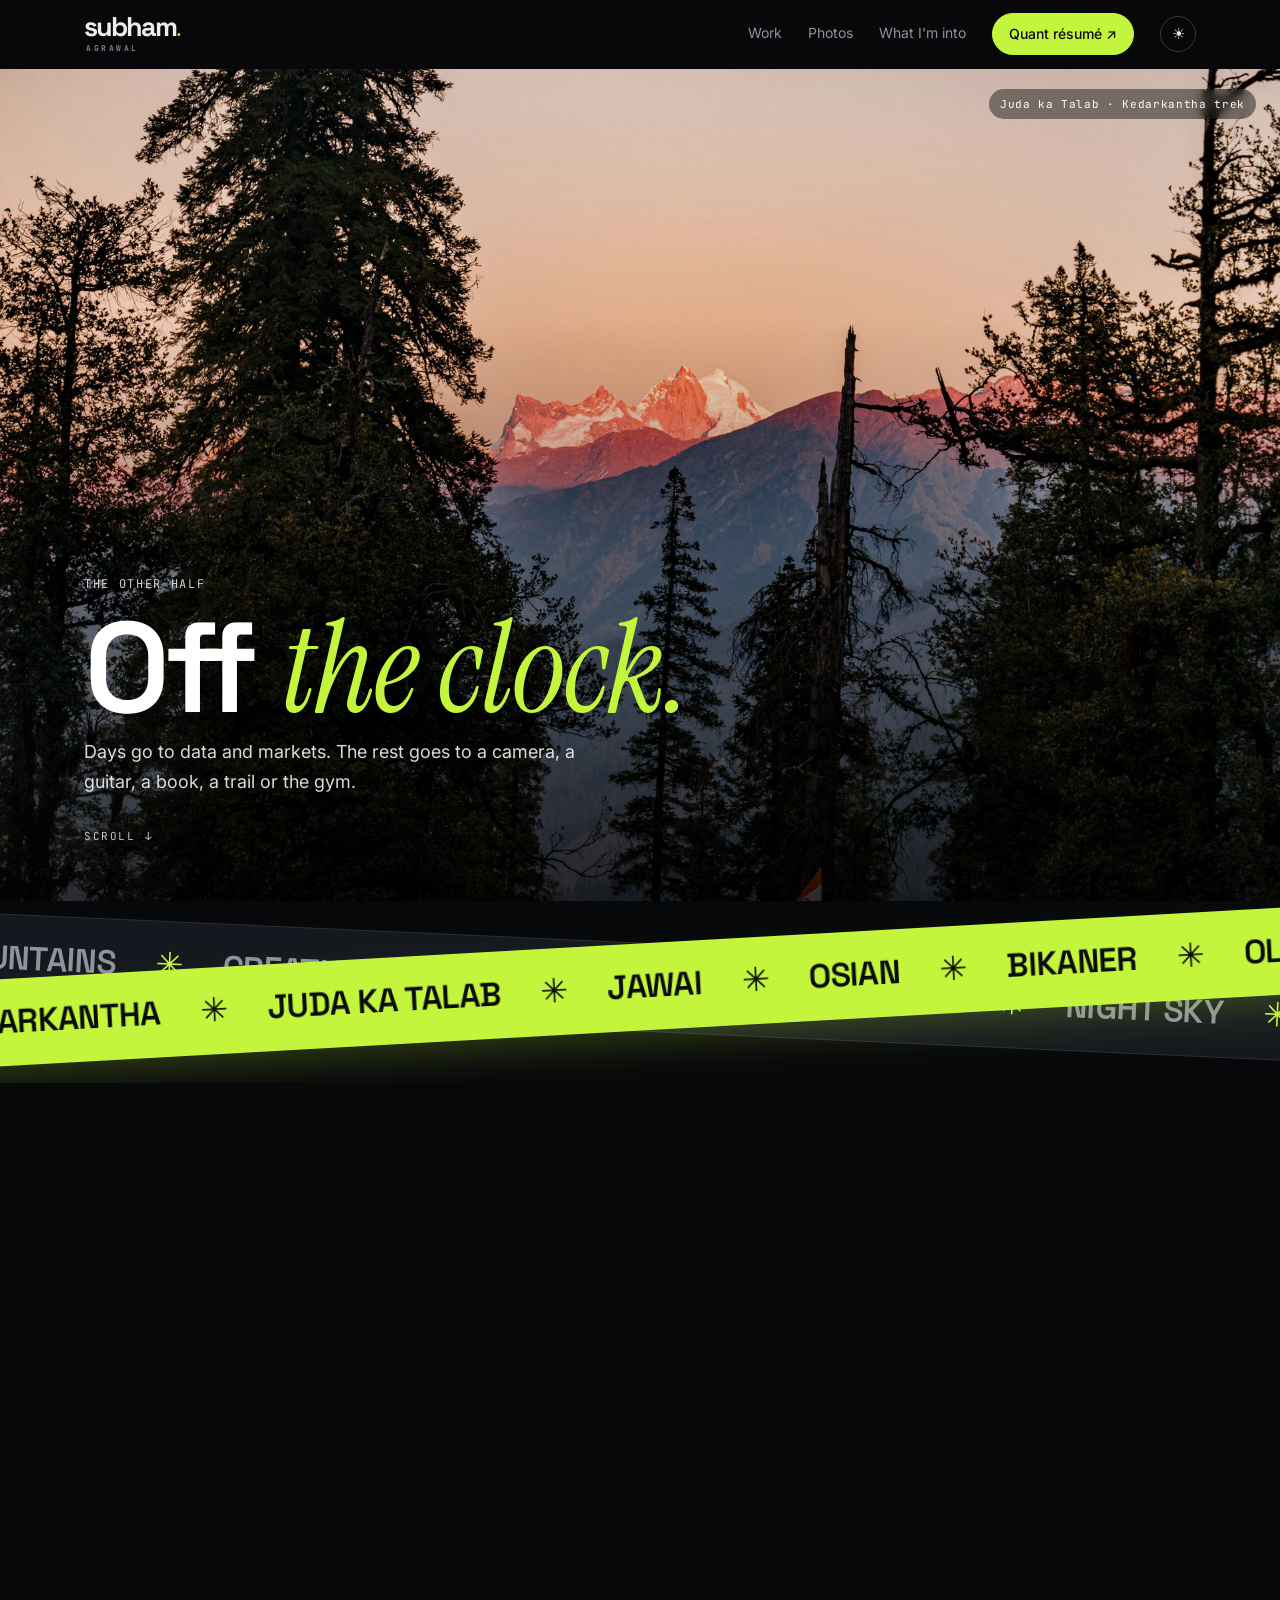
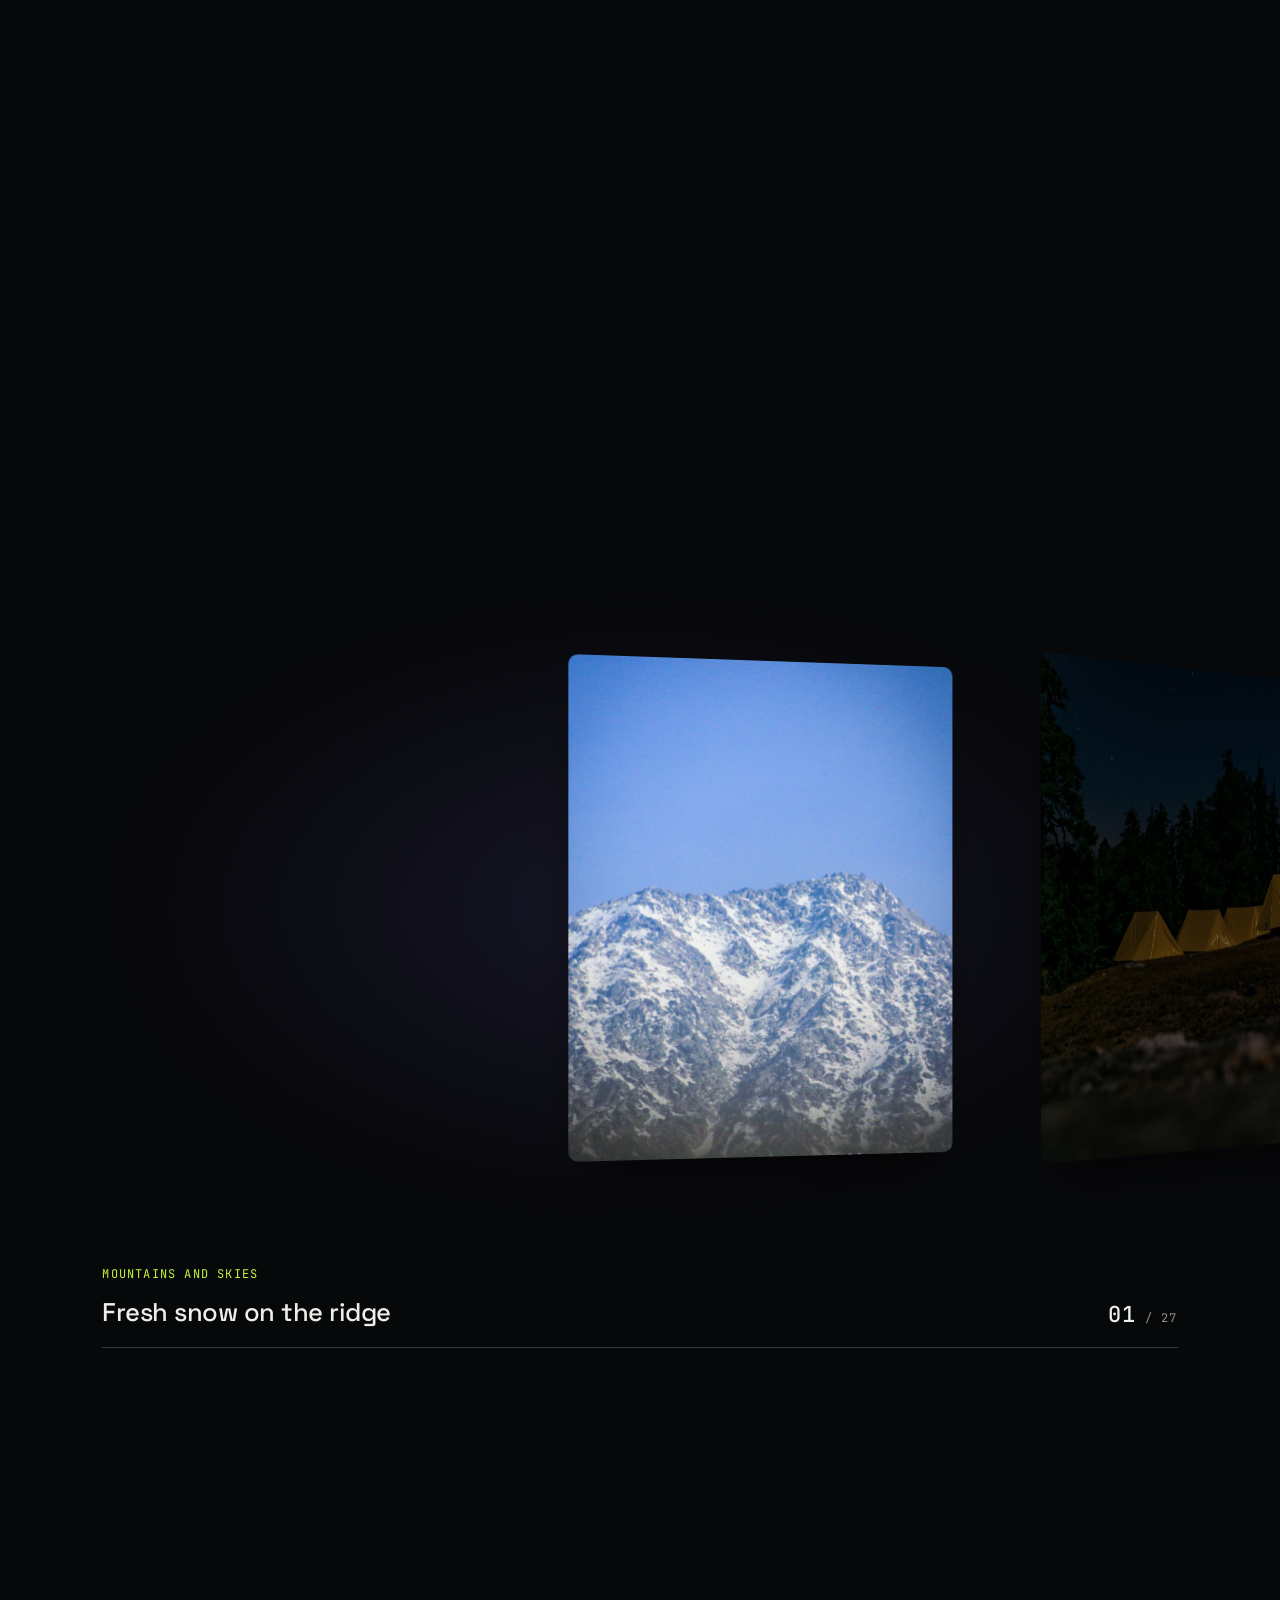
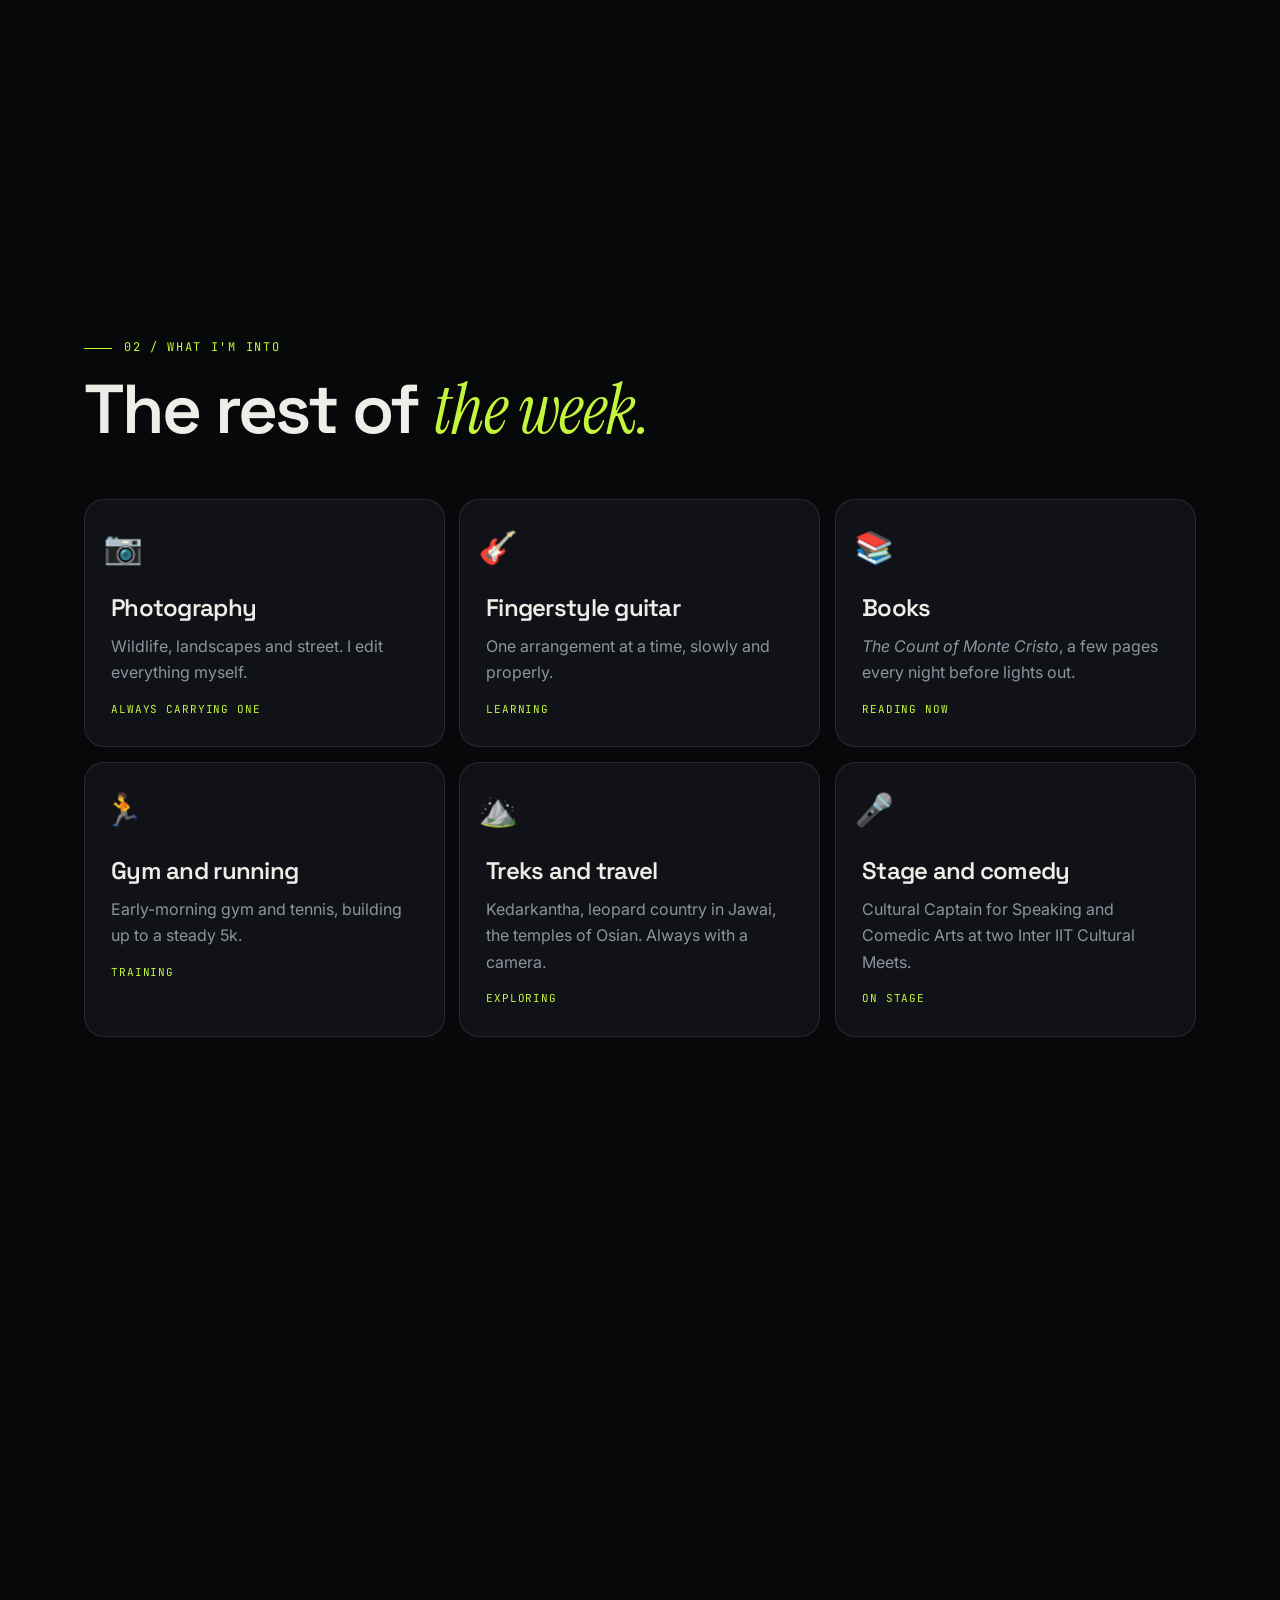
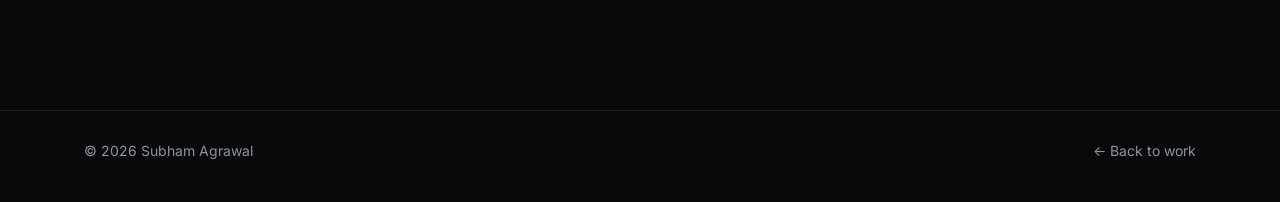
==== commit 0f632233: "Refocus quant portfolio and refresh brand" ====
--- a/life.html
+++ b/life.html
@@ -1,151 +1,158 @@
-<!doctype html>
-<html lang="en">
-<head>
-<meta charset="utf-8">
-<meta name="viewport" content="width=device-width, initial-scale=1">
-<title>Off the Clock · Subham Agrawal</title>
-<meta name="description" content="Subham Agrawal off the clock: photography, film, guitar, books, treks, travel and running.">
-<script>!function(r){r.classList.add('js');try{var t=localStorage.getItem('theme');if(t)r.setAttribute('data-theme',t);if(!matchMedia('(prefers-reduced-motion: reduce)').matches&&(sessionStorage.getItem('pt')||!sessionStorage.getItem('seen')))r.classList.add('cover');}catch(e){}setTimeout(function(){r.classList.remove('cover')},4000)}(document.documentElement)</script>
-<meta name="theme-color" content="#07080a">
-<link rel="icon" href="favicon.svg" type="image/svg+xml">
-<link rel="icon" href="favicon-32.png" sizes="32x32" type="image/png">
-<link rel="apple-touch-icon" href="apple-touch-icon.png">
-<link rel="preconnect" href="https://fonts.googleapis.com">
-<link rel="preconnect" href="https://fonts.gstatic.com" crossorigin>
-<link href="https://fonts.googleapis.com/css2?family=Instrument+Serif:ital@0;1&family=Inter:wght@400;500;600&family=JetBrains+Mono:wght@500&family=Space+Grotesk:wght@500;600;700&display=swap" rel="stylesheet">
-<link rel="stylesheet" href="style.css">
-</head>
-<body data-tag="Mountains, creatures and streets.">
-<nav><div class="wrap">
-  <a class="logo" href="index.html" aria-label="Subham Agrawal, home"><span class="mark" aria-hidden="true"><svg viewBox="0 0 32 32"><circle cx="13.5" cy="16" r="6.5"/><path d="M13.5 9.5H25"/></svg></span><span class="lt">Subham <b>Agrawal</b></span></a>
-  <div class="menu">
-    <a href="index.html">Work</a>
-    <a href="#gallery">Photos</a>
-    <a href="#into" class="hide-md">What I'm into</a>
-    <a href="Subham_Agrawal_Resume.pdf" target="_blank" rel="noopener" class="pill">Resume ↗</a>
-    <button id="theme" aria-label="Toggle dark mode">☾</button>
-    <button class="burger" id="burger" aria-label="Open menu" aria-expanded="false" aria-controls="msheet"><span></span><span></span></button>
-  </div>
-</div></nav>
-<div class="msheet" id="msheet" aria-hidden="true">
-  <div class="wrap ms-in">
-    <ol class="ms-links">
-      <li style="--i:0"><a href="#gallery"><span>01</span>Photos</a></li>
-      <li style="--i:1"><a href="#into"><span>02</span>What I'm <em>into</em></a></li>
-      <li style="--i:2"><a href="index.html#work"><span>03</span>Work</a></li>
-      <li style="--i:3"><a href="index.html#contact"><span>04</span>Contact</a></li>
-    </ol>
-    <div class="ms-foot">
-      <a class="btn primary" href="Subham_Agrawal_Resume.pdf" target="_blank" rel="noopener">Resume ↗</a>
-      <a class="btn" href="https://www.instagram.com/subham_.snaps" target="_blank" rel="noopener">Instagram ↗</a>
-    </div>
-  </div>
-</div>
-
-<main>
-  <header class="life-hero" data-intro>
-    <div class="lh-media"><picture><source media="(max-aspect-ratio: 4/5)" srcset="img/hero-alpenglow-tall.jpg"><img src="img/hero-alpenglow.jpg" srcset="img/hero-alpenglow-1200.jpg 1200w, img/hero-alpenglow.jpg 2200w" sizes="100vw" alt="Pink alpenglow on a snow peak, framed by dark pines"></picture></div>
-    <span class="loc">Juda ka Talab · Kedarkantha trek</span>
-    <div class="over">
-      <div class="eyebrow rise" style="--dl:.5s">The other half</div>
-      <h1>Off <em>the clock.</em></h1>
-      <p class="rise" style="--dl:.9s">Days go to data and markets. The rest goes to a camera, a guitar, a book, a trail or the gym.</p>
-      <a class="cue rise" style="--dl:1.1s" href="#gallery">Scroll <span>↓</span></a>
-    </div>
-  </header>
-
-  <div class="ribbons" aria-hidden="true">
-    <div class="marquee r2"><div class="track">
-      <span>Mountains</span><span>✳</span><span>Creatures</span><span>✳</span><span>Streets</span><span>✳</span><span>Golden hour</span><span>✳</span><span>Night sky</span><span>✳</span>
-      <span>Mountains</span><span>✳</span><span>Creatures</span><span>✳</span><span>Streets</span><span>✳</span><span>Golden hour</span><span>✳</span><span>Night sky</span><span>✳</span>
-    </div></div>
-    <div class="marquee r1"><div class="track">
-      <span>Kedarkantha</span><span>✳</span><span>Juda ka Talab</span><span>✳</span><span>Jawai</span><span>✳</span><span>Osian</span><span>✳</span><span>Bikaner</span><span>✳</span><span>Old Jodhpur</span><span>✳</span>
-      <span>Kedarkantha</span><span>✳</span><span>Juda ka Talab</span><span>✳</span><span>Jawai</span><span>✳</span><span>Osian</span><span>✳</span><span>Bikaner</span><span>✳</span><span>Old Jodhpur</span><span>✳</span>
-    </div></div>
-  </div>
-
-  <section id="gallery">
-    <div class="wrap">
-      <div class="sec-head reveal"><div><span class="num">01 / THROUGH MY LENS</span><h2>Photography <em>and film.</em></h2></div><p>The camera taught me to notice things: birds, big skies, old buildings. Every frame here is my own. I also ran media for Prometeo '26, where several reels crossed 500k views, and mentored 50+ students at Frame-X. <a href="https://www.instagram.com/subham_.snaps" target="_blank" rel="noopener" style="color:var(--accent)">More on Instagram ↗</a></p></div>
-      <div class="pillars reveal">
-        <a class="pillar" href="#ch-mountains"><picture><source media="(max-width: 760px)" srcset="img/photos/m/hiker-peaks.webp" type="image/webp"><img src="img/photos/hiker-peaks.jpg" alt="" loading="lazy"></picture><span class="pl-n">01</span><span class="pl-t">Mountains <em>and skies</em></span><span class="pl-c">10 frames</span></a>
-        <a class="pillar" href="#ch-creatures"><picture><source media="(max-width: 760px)" srcset="img/photos/m/peacock-display.webp" type="image/webp"><img src="img/photos/peacock-display.jpg" alt="" loading="lazy"></picture><span class="pl-n">02</span><span class="pl-t">Creatures</span><span class="pl-c">5 frames</span></a>
-        <a class="pillar" href="#ch-streets"><picture><source media="(max-width: 760px)" srcset="img/photos/m/street-gate.webp" type="image/webp"><img src="img/photos/street-gate.jpg" alt="" loading="lazy"></picture><span class="pl-n">03</span><span class="pl-t">Streets</span><span class="pl-c">12 frames</span></a>
-      </div>
-    </div>
-
-    <div class="film" id="film">
-      <div class="film-pin">
-        <div class="gallery film-track">
-          <div class="ch-card reveal" id="ch-mountains" data-ch="Mountains and skies"><span class="num">01 / 03</span><h3>Mountains <em>and skies.</em></h3><p>The Kedarkantha trek and a solo trip into the high country.</p></div>
-          <figure><div class="fx"><picture><source media="(max-width: 760px)" srcset="img/photos/m/snow-ridge.webp" type="image/webp"><img src="img/photos/snow-ridge.jpg" width="1119" height="1400" alt="Snow-dusted mountain ridge against a clear blue sky" loading="lazy"></picture></div><figcaption>Fresh snow on the ridge</figcaption></figure>
-          <figure><div class="fx"><picture><source media="(max-width: 760px)" srcset="img/photos/m/camp-night.webp" type="image/webp"><img src="img/photos/camp-night.jpg" width="1400" height="933" alt="Yellow tents in a meadow under a night sky, pines behind" loading="lazy"></picture></div><figcaption>Base camp at night, Kedarkantha</figcaption></figure>
-          <figure><div class="fx"><picture><source media="(max-width: 760px)" srcset="img/photos/m/hiker-peaks.webp" type="image/webp"><img src="img/photos/hiker-peaks.jpg" width="1120" height="1400" alt="A lone hiker walking below a huge snow-streaked rock face" loading="lazy"></picture></div><figcaption>Below the peaks, solo trip</figcaption></figure>
-          <figure><div class="fx"><picture><source media="(max-width: 760px)" srcset="img/photos/m/sunset-valley.webp" type="image/webp"><img src="img/photos/sunset-valley.jpg" width="1280" height="960" alt="Orange and pink clouds at sunset over misty mountain valleys" loading="lazy"></picture></div><figcaption>Sunset over the valleys</figcaption></figure>
-          <figure><div class="fx"><picture><source media="(max-width: 760px)" srcset="img/photos/m/cairns.webp" type="image/webp"><img src="img/photos/cairns.jpg" width="960" height="1280" alt="Stacked stone cairns on a rock ledge, snow peaks and clouds behind" loading="lazy"></picture></div><figcaption>Cairns above the clouds</figcaption></figure>
-          <figure><div class="fx"><picture><source media="(max-width: 760px)" srcset="img/photos/m/taking-it-in.webp" type="image/webp"><img src="img/photos/taking-it-in.jpg" width="1400" height="1050" alt="A trekker sitting on a rock, looking out at a mountain range at golden hour" loading="lazy"></picture></div><figcaption>Taking in the range</figcaption></figure>
-          <figure><div class="fx"><picture><source media="(max-width: 760px)" srcset="img/photos/m/forest.webp" type="image/webp"><img src="img/photos/forest.jpg" width="1047" height="1400" alt="Tall pines and a lone figure on a forest trail" loading="lazy"></picture></div><figcaption>Into the pines</figcaption></figure>
-          <figure><div class="fx"><picture><source media="(max-width: 760px)" srcset="img/photos/m/clouds-range.webp" type="image/webp"><img src="img/photos/clouds-range.jpg" width="1400" height="787" alt="Clouds rolling over a mountain range above a hill town" loading="lazy"></picture></div><figcaption>Clouds over the range</figcaption></figure>
-          <figure><div class="fx"><picture><source media="(max-width: 760px)" srcset="img/photos/m/climb-dog.webp" type="image/webp"><img src="img/photos/climb-dog.jpg" width="1079" height="807" alt="Silhouette of a hiker and a dog climbing a slope at sunset" loading="lazy"></picture></div><figcaption>Sunset climb, with company</figcaption></figure>
-          <figure><div class="fx"><picture><source media="(max-width: 760px)" srcset="img/photos/m/moon.webp" type="image/webp"><img src="img/photos/moon.jpg" width="838" height="838" alt="Close-up of the moon showing craters along the terminator" loading="lazy"></picture></div><figcaption>The moon, up close</figcaption></figure>
-
-          <div class="ch-card reveal" id="ch-creatures" data-ch="Creatures"><span class="num">02 / 03</span><h3>Creatures.</h3><p>Birds at golden hour, a raptor on the wind and the dogs that adopt every trip.</p></div>
-          <figure><div class="fx"><picture><source media="(max-width: 760px)" srcset="img/photos/m/bird-liftoff.webp" type="image/webp"><img src="img/photos/bird-liftoff.jpg" width="1400" height="933" alt="Bird silhouette lifting off a thorny branch against a golden sky" loading="lazy"></picture></div><figcaption>Lift-off</figcaption></figure>
-          <figure><div class="fx"><picture><source media="(max-width: 760px)" srcset="img/photos/m/peacock-display.webp" type="image/webp"><img src="img/photos/peacock-display.jpg" width="1400" height="1119" alt="Peacock with its tail fanned out in full display" loading="lazy"></picture></div><figcaption>Peacock in full display</figcaption></figure>
-          <figure><div class="fx"><picture><source media="(max-width: 760px)" srcset="img/photos/m/raptor-peaks.webp" type="image/webp"><img src="img/photos/raptor-peaks.jpg" width="1400" height="786" alt="A raptor gliding in front of a snow-streaked rocky peak" loading="lazy"></picture></div><figcaption>Raptor below the snowline, solo trip</figcaption></figure>
-          <figure><div class="fx"><picture><source media="(max-width: 760px)" srcset="img/photos/m/dog-asleep.webp" type="image/webp"><img src="img/photos/dog-asleep.jpg" width="1400" height="933" alt="Golden dog curled up asleep on the grass" loading="lazy"></picture></div><figcaption>Camp dog, off duty, Juda ka Talab</figcaption></figure>
-          <figure><div class="fx"><picture><source media="(max-width: 760px)" srcset="img/photos/m/roof-dog.webp" type="image/webp"><img src="img/photos/roof-dog.jpg" width="1400" height="933" alt="A street dog standing on a blue rooftop under a tree" loading="lazy"></picture></div><figcaption>Lookout on the roof, Jodhpur</figcaption></figure>
-
-          <div class="ch-card reveal" id="ch-streets" data-ch="Streets"><span class="num">03 / 03</span><h3>Streets.</h3><p>Bikaner, temples, festivals, and a Fujifilm photowalk through old Jodhpur on an X-T5.</p></div>
-          <figure><div class="fx"><picture><source media="(max-width: 760px)" srcset="img/photos/m/street-gate.webp" type="image/webp"><img src="img/photos/street-gate.jpg" width="933" height="1400" alt="Sardar Market gate in pink sandstone, a dog crossing the empty square" loading="lazy"></picture></div><figcaption>Sardar Market gate, Jodhpur</figcaption></figure>
-          <figure><div class="fx"><picture><source media="(max-width: 760px)" srcset="img/photos/m/fort-blue.webp" type="image/webp"><img src="img/photos/fort-blue.jpg" width="1400" height="933" alt="A sandstone fort on a ridge above blue houses" loading="lazy"></picture></div><figcaption>The fort above the blue houses</figcaption></figure>
-          <figure><div class="fx"><picture><source media="(max-width: 760px)" srcset="img/photos/m/tower-reflection.webp" type="image/webp"><img src="img/photos/tower-reflection.jpg" width="933" height="1400" alt="A clock tower reflected upside down in a dark glossy surface held up to the sky" loading="lazy"></picture></div><figcaption>Clock tower, reflected</figcaption></figure>
-          <figure><div class="fx"><picture><source media="(max-width: 760px)" srcset="img/photos/m/green-doors.webp" type="image/webp"><img src="img/photos/green-doors.jpg" width="1400" height="933" alt="Open green metal doors framing a pale blue courtyard" loading="lazy"></picture></div><figcaption>Green doors, blue courtyard</figcaption></figure>
-          <figure><div class="fx"><picture><source media="(max-width: 760px)" srcset="img/photos/m/stepwell-splash.webp" type="image/webp"><img src="img/photos/stepwell-splash.jpg" width="933" height="1400" alt="A tall splash rising from the green water of a stone stepwell" loading="lazy"></picture></div><figcaption>Splash at the stepwell</figcaption></figure>
-          <figure><div class="fx"><picture><source media="(max-width: 760px)" srcset="img/photos/m/clock-tower.webp" type="image/webp"><img src="img/photos/clock-tower.jpg" width="1400" height="788" alt="Red brick clock tower and a long building in warm evening light" loading="lazy"></picture></div><figcaption>Clock tower, late light</figcaption></figure>
-          <figure><div class="fx"><picture><source media="(max-width: 760px)" srcset="img/photos/m/water-stop.webp" type="image/webp"><img src="img/photos/water-stop.jpg" width="933" height="1400" alt="A man drinking at an old stone water stop with a carved lattice wall" loading="lazy"></picture></div><figcaption>Water stop, old city</figcaption></figure>
-          <figure><div class="fx"><picture><source media="(max-width: 760px)" srcset="img/photos/m/pandal.webp" type="image/webp"><img src="img/photos/pandal.jpg" width="1305" height="1232" alt="Ganesh idol inside a pandal decorated with marigolds" loading="lazy"></picture></div><figcaption>Ganpati pandal at night</figcaption></figure>
-          <figure><div class="fx"><picture><source media="(max-width: 760px)" srcset="img/photos/m/arch.webp" type="image/webp"><img src="img/photos/arch.jpg" width="933" height="1400" alt="A dark stone arch framing a sunlit street and a tree" loading="lazy"></picture></div><figcaption>Through the arch</figcaption></figure>
-          <figure><div class="fx"><picture><source media="(max-width: 760px)" srcset="img/photos/m/bikaner.webp" type="image/webp"><img src="img/photos/bikaner.jpg" width="1120" height="1400" alt="Red sandstone building with carved balconies, seen from below" loading="lazy"></picture></div><figcaption>Postcards from Bikaner</figcaption></figure>
-          <figure><div class="fx"><picture><source media="(max-width: 760px)" srcset="img/photos/m/grille-courtyard.webp" type="image/webp"><img src="img/photos/grille-courtyard.jpg" width="933" height="1400" alt="A courtyard of stone statues seen through an iron grille, a pigeon on the flagstones" loading="lazy"></picture></div><figcaption>Courtyard through the grille</figcaption></figure>
-          <figure><div class="fx"><picture><source media="(max-width: 760px)" srcset="img/photos/m/temple.webp" type="image/webp"><img src="img/photos/temple.jpg" width="1050" height="1400" alt="Temple spires against a pale blue sky" loading="lazy"></picture></div><figcaption>Temple spires</figcaption></figure>
-        </div>
-        <div class="film-hud" aria-hidden="true">
-          <div class="hud-l"><span class="hud-ch">Mountains and skies</span><span class="hud-cap">Fresh snow on the ridge</span></div>
-          <div class="hud-n"><b>01</b> / 27</div>
-          <i class="hud-bar"><i></i></i>
-          <span class="swipe-hint">Swipe <i>→</i></span>
-        </div>
-      </div>
-    </div>
-  </section>
-
-  <section id="into"><div class="wrap">
-    <div class="sec-head reveal"><div><span class="num">02 / WHAT I'M INTO</span><h2>The rest of <em>the week.</em></h2></div></div>
-    <div class="hobbies reveal">
-      <div class="hobby"><div class="ico">📷</div><h3>Photography</h3><p>Wildlife, landscapes and street. I edit everything myself.</p><span class="now">Always carrying one</span></div>
-      <div class="hobby"><div class="ico">🎸</div><h3>Fingerstyle guitar</h3><p>One arrangement at a time, slowly and properly.</p><span class="now">Learning</span></div>
-      <div class="hobby"><div class="ico">📚</div><h3>Books</h3><p><em>The Count of Monte Cristo</em>, a few pages every night before lights out.</p><span class="now">Reading now</span></div>
-      <div class="hobby"><div class="ico">🏃</div><h3>Gym and running</h3><p>Early-morning gym and tennis, building up to a steady 5k.</p><span class="now">Training</span></div>
-      <div class="hobby"><div class="ico">⛰️</div><h3>Treks and travel</h3><p>Kedarkantha, leopard country in Jawai, the temples of Osian. Always with a camera.</p><span class="now">Exploring</span></div>
-      <div class="hobby"><div class="ico">🎤</div><h3>Stage and comedy</h3><p>Cultural Captain for Speaking and Comedic Arts at two Inter IIT Cultural Meets.</p><span class="now">On stage</span></div>
-    </div>
-  </div></section>
-
-  <section class="next"><div class="wrap">
-    <div class="reveal"><a class="next-panel" href="index.html#work">
-      <span class="np-img"><img src="img/proj-hedge.png" alt="" loading="lazy"></span>
-      <span class="np-txt"><span class="num">NEXT</span><span class="np-h">Back to <em>the work.</em></span><span class="np-go">Selected projects →</span></span>
-    </a></div>
-    <p class="np-alt reveal"><a class="btn" href="https://www.instagram.com/subham_.snaps" target="_blank" rel="noopener">More photos on Instagram ↗</a></p>
-  </div></section>
-</main>
-
-<div class="lightbox" id="lightbox" role="dialog" aria-label="Photo viewer"><button class="lb-x" aria-label="Close">×</button><button class="lb-prev" aria-label="Previous photo">←</button><button class="lb-next" aria-label="Next photo">→</button><img alt=""><p></p></div>
-
-<footer><div class="wrap"><span>© 2026 Subham Agrawal</span><a href="index.html">← Back to work</a></div></footer>
-<script src="vendor/lenis.min.js"></script>
-<script src="main.js"></script>
-</body>
-</html>
+<!doctype html>
+<html lang="en">
+<head>
+<meta charset="utf-8">
+<meta name="viewport" content="width=device-width, initial-scale=1">
+<title>Off the Clock · Subham Agrawal</title>
+<meta name="description" content="Subham Agrawal off the clock: photography, film, guitar, books, treks, travel and running.">
+<meta property="og:type" content="website">
+<meta property="og:url" content="https://subham-agrawal.vercel.app/life.html">
+<meta property="og:title" content="Off the Clock | Subham Agrawal">
+<meta property="og:description" content="Photography, trails, film, and the other half of Subham Agrawal.">
+<meta property="og:image" content="https://subham-agrawal.vercel.app/img/hero-alpenglow-1200.jpg">
+<meta name="twitter:card" content="summary_large_image">
+<link rel="canonical" href="https://subham-agrawal.vercel.app/life.html">
+<script>!function(r){r.classList.add('js');try{var t=localStorage.getItem('theme');if(t)r.setAttribute('data-theme',t);if(!matchMedia('(prefers-reduced-motion: reduce)').matches&&(sessionStorage.getItem('pt')||!sessionStorage.getItem('seen')))r.classList.add('cover');}catch(e){}setTimeout(function(){r.classList.remove('cover')},4000)}(document.documentElement)</script>
+<meta name="theme-color" content="#07080a">
+<link rel="icon" href="favicon.svg" type="image/svg+xml">
+<link rel="icon" href="favicon-32.png" sizes="32x32" type="image/png">
+<link rel="apple-touch-icon" href="apple-touch-icon.png">
+<link rel="preconnect" href="https://fonts.googleapis.com">
+<link rel="preconnect" href="https://fonts.gstatic.com" crossorigin>
+<link href="https://fonts.googleapis.com/css2?family=Instrument+Serif:ital@0;1&family=Inter:wght@400;500;600&family=JetBrains+Mono:wght@500&family=Space+Grotesk:wght@500;600;700&display=swap" rel="stylesheet">
+<link rel="stylesheet" href="style.css">
+</head>
+<body data-tag="Mountains, creatures and streets.">
+<nav><div class="wrap">
+  <a class="logo" href="index.html" aria-label="Subham Agrawal, home"><span class="brand-word">subham<span class="brand-stop">.</span><small>AGRAWAL</small></span></a>
+  <div class="menu">
+    <a href="index.html">Work</a>
+    <a href="#gallery">Photos</a>
+    <a href="#into" class="hide-md">What I'm into</a>
+    <a href="Subham_Agrawal_Resume_QuantResearch.pdf" target="_blank" rel="noopener" class="pill"><span class="pill-long">Quant résumé</span><span class="pill-short">CV</span> ↗</a>
+    <button id="theme" aria-label="Toggle dark mode">☾</button>
+    <button class="burger" id="burger" aria-label="Open menu" aria-expanded="false" aria-controls="msheet"><span></span><span></span></button>
+  </div>
+</div></nav>
+<div class="msheet" id="msheet" aria-hidden="true">
+  <div class="wrap ms-in">
+    <ol class="ms-links">
+      <li style="--i:0"><a href="#gallery"><span>01</span>Photos</a></li>
+      <li style="--i:1"><a href="#into"><span>02</span>What I'm <em>into</em></a></li>
+      <li style="--i:2"><a href="index.html#work"><span>03</span>Work</a></li>
+      <li style="--i:3"><a href="index.html#contact"><span>04</span>Contact</a></li>
+    </ol>
+    <div class="ms-foot">
+      <a class="btn primary" href="Subham_Agrawal_Resume_QuantResearch.pdf" target="_blank" rel="noopener">Quant résumé ↗</a>
+      <a class="btn" href="https://www.instagram.com/subham_.snaps" target="_blank" rel="noopener">Instagram ↗</a>
+    </div>
+  </div>
+</div>
+
+<main>
+  <header class="life-hero" data-intro>
+    <div class="lh-media"><picture><source media="(max-aspect-ratio: 4/5)" srcset="img/hero-alpenglow-tall.jpg"><img src="img/hero-alpenglow.jpg" srcset="img/hero-alpenglow-1200.jpg 1200w, img/hero-alpenglow.jpg 2200w" sizes="100vw" alt="Pink alpenglow on a snow peak, framed by dark pines"></picture></div>
+    <span class="loc">Juda ka Talab · Kedarkantha trek</span>
+    <div class="over">
+      <div class="eyebrow rise" style="--dl:.5s">The other half</div>
+      <h1>Off <em>the clock.</em></h1>
+      <p class="rise" style="--dl:.9s">Days go to data and markets. The rest goes to a camera, a guitar, a book, a trail or the gym.</p>
+      <a class="cue rise" style="--dl:1.1s" href="#gallery">Scroll <span>↓</span></a>
+    </div>
+  </header>
+
+  <div class="ribbons" aria-hidden="true">
+    <div class="marquee r2"><div class="track">
+      <span>Mountains</span><span>✳</span><span>Creatures</span><span>✳</span><span>Streets</span><span>✳</span><span>Golden hour</span><span>✳</span><span>Night sky</span><span>✳</span>
+      <span>Mountains</span><span>✳</span><span>Creatures</span><span>✳</span><span>Streets</span><span>✳</span><span>Golden hour</span><span>✳</span><span>Night sky</span><span>✳</span>
+    </div></div>
+    <div class="marquee r1"><div class="track">
+      <span>Kedarkantha</span><span>✳</span><span>Juda ka Talab</span><span>✳</span><span>Jawai</span><span>✳</span><span>Osian</span><span>✳</span><span>Bikaner</span><span>✳</span><span>Old Jodhpur</span><span>✳</span>
+      <span>Kedarkantha</span><span>✳</span><span>Juda ka Talab</span><span>✳</span><span>Jawai</span><span>✳</span><span>Osian</span><span>✳</span><span>Bikaner</span><span>✳</span><span>Old Jodhpur</span><span>✳</span>
+    </div></div>
+  </div>
+
+  <section id="gallery">
+    <div class="wrap">
+      <div class="sec-head reveal"><div><span class="num">01 / THROUGH MY LENS</span><h2>Photography <em>and film.</em></h2></div><p>The camera taught me to notice things: birds, big skies, old buildings. Every frame here is my own. I also ran media for Prometeo '26, where several reels crossed 500k views, and mentored 50+ students at Frame-X. <a href="https://www.instagram.com/subham_.snaps" target="_blank" rel="noopener" style="color:var(--accent)">More on Instagram ↗</a></p></div>
+      <div class="pillars reveal">
+        <a class="pillar" href="#ch-mountains"><picture><source media="(max-width: 760px)" srcset="img/photos/m/hiker-peaks.webp" type="image/webp"><img src="img/photos/hiker-peaks.jpg" alt="" loading="lazy"></picture><span class="pl-n">01</span><span class="pl-t">Mountains <em>and skies</em></span><span class="pl-c">10 frames</span></a>
+        <a class="pillar" href="#ch-creatures"><picture><source media="(max-width: 760px)" srcset="img/photos/m/peacock-display.webp" type="image/webp"><img src="img/photos/peacock-display.jpg" alt="" loading="lazy"></picture><span class="pl-n">02</span><span class="pl-t">Creatures</span><span class="pl-c">5 frames</span></a>
+        <a class="pillar" href="#ch-streets"><picture><source media="(max-width: 760px)" srcset="img/photos/m/street-gate.webp" type="image/webp"><img src="img/photos/street-gate.jpg" alt="" loading="lazy"></picture><span class="pl-n">03</span><span class="pl-t">Streets</span><span class="pl-c">12 frames</span></a>
+      </div>
+    </div>
+
+    <div class="film" id="film">
+      <div class="film-pin">
+        <div class="gallery film-track">
+          <div class="ch-card reveal" id="ch-mountains" data-ch="Mountains and skies"><span class="num">01 / 03</span><h3>Mountains <em>and skies.</em></h3><p>The Kedarkantha trek and a solo trip into the high country.</p></div>
+          <figure><div class="fx"><picture><source media="(max-width: 760px)" srcset="img/photos/m/snow-ridge.webp" type="image/webp"><img src="img/photos/snow-ridge.jpg" width="1119" height="1400" alt="Snow-dusted mountain ridge against a clear blue sky" loading="lazy"></picture></div><figcaption>Fresh snow on the ridge</figcaption></figure>
+          <figure><div class="fx"><picture><source media="(max-width: 760px)" srcset="img/photos/m/camp-night.webp" type="image/webp"><img src="img/photos/camp-night.jpg" width="1400" height="933" alt="Yellow tents in a meadow under a night sky, pines behind" loading="lazy"></picture></div><figcaption>Base camp at night, Kedarkantha</figcaption></figure>
+          <figure><div class="fx"><picture><source media="(max-width: 760px)" srcset="img/photos/m/hiker-peaks.webp" type="image/webp"><img src="img/photos/hiker-peaks.jpg" width="1120" height="1400" alt="A lone hiker walking below a huge snow-streaked rock face" loading="lazy"></picture></div><figcaption>Below the peaks, solo trip</figcaption></figure>
+          <figure><div class="fx"><picture><source media="(max-width: 760px)" srcset="img/photos/m/sunset-valley.webp" type="image/webp"><img src="img/photos/sunset-valley.jpg" width="1280" height="960" alt="Orange and pink clouds at sunset over misty mountain valleys" loading="lazy"></picture></div><figcaption>Sunset over the valleys</figcaption></figure>
+          <figure><div class="fx"><picture><source media="(max-width: 760px)" srcset="img/photos/m/cairns.webp" type="image/webp"><img src="img/photos/cairns.jpg" width="960" height="1280" alt="Stacked stone cairns on a rock ledge, snow peaks and clouds behind" loading="lazy"></picture></div><figcaption>Cairns above the clouds</figcaption></figure>
+          <figure><div class="fx"><picture><source media="(max-width: 760px)" srcset="img/photos/m/taking-it-in.webp" type="image/webp"><img src="img/photos/taking-it-in.jpg" width="1400" height="1050" alt="A trekker sitting on a rock, looking out at a mountain range at golden hour" loading="lazy"></picture></div><figcaption>Taking in the range</figcaption></figure>
+          <figure><div class="fx"><picture><source media="(max-width: 760px)" srcset="img/photos/m/forest.webp" type="image/webp"><img src="img/photos/forest.jpg" width="1047" height="1400" alt="Tall pines and a lone figure on a forest trail" loading="lazy"></picture></div><figcaption>Into the pines</figcaption></figure>
+          <figure><div class="fx"><picture><source media="(max-width: 760px)" srcset="img/photos/m/clouds-range.webp" type="image/webp"><img src="img/photos/clouds-range.jpg" width="1400" height="787" alt="Clouds rolling over a mountain range above a hill town" loading="lazy"></picture></div><figcaption>Clouds over the range</figcaption></figure>
+          <figure><div class="fx"><picture><source media="(max-width: 760px)" srcset="img/photos/m/climb-dog.webp" type="image/webp"><img src="img/photos/climb-dog.jpg" width="1079" height="807" alt="Silhouette of a hiker and a dog climbing a slope at sunset" loading="lazy"></picture></div><figcaption>Sunset climb, with company</figcaption></figure>
+          <figure><div class="fx"><picture><source media="(max-width: 760px)" srcset="img/photos/m/moon.webp" type="image/webp"><img src="img/photos/moon.jpg" width="838" height="838" alt="Close-up of the moon showing craters along the terminator" loading="lazy"></picture></div><figcaption>The moon, up close</figcaption></figure>
+
+          <div class="ch-card reveal" id="ch-creatures" data-ch="Creatures"><span class="num">02 / 03</span><h3>Creatures.</h3><p>Birds at golden hour, a raptor on the wind and the dogs that adopt every trip.</p></div>
+          <figure><div class="fx"><picture><source media="(max-width: 760px)" srcset="img/photos/m/bird-liftoff.webp" type="image/webp"><img src="img/photos/bird-liftoff.jpg" width="1400" height="933" alt="Bird silhouette lifting off a thorny branch against a golden sky" loading="lazy"></picture></div><figcaption>Lift-off</figcaption></figure>
+          <figure><div class="fx"><picture><source media="(max-width: 760px)" srcset="img/photos/m/peacock-display.webp" type="image/webp"><img src="img/photos/peacock-display.jpg" width="1400" height="1119" alt="Peacock with its tail fanned out in full display" loading="lazy"></picture></div><figcaption>Peacock in full display</figcaption></figure>
+          <figure><div class="fx"><picture><source media="(max-width: 760px)" srcset="img/photos/m/raptor-peaks.webp" type="image/webp"><img src="img/photos/raptor-peaks.jpg" width="1400" height="786" alt="A raptor gliding in front of a snow-streaked rocky peak" loading="lazy"></picture></div><figcaption>Raptor below the snowline, solo trip</figcaption></figure>
+          <figure><div class="fx"><picture><source media="(max-width: 760px)" srcset="img/photos/m/dog-asleep.webp" type="image/webp"><img src="img/photos/dog-asleep.jpg" width="1400" height="933" alt="Golden dog curled up asleep on the grass" loading="lazy"></picture></div><figcaption>Camp dog, off duty, Juda ka Talab</figcaption></figure>
+          <figure><div class="fx"><picture><source media="(max-width: 760px)" srcset="img/photos/m/roof-dog.webp" type="image/webp"><img src="img/photos/roof-dog.jpg" width="1400" height="933" alt="A street dog standing on a blue rooftop under a tree" loading="lazy"></picture></div><figcaption>Lookout on the roof, Jodhpur</figcaption></figure>
+
+          <div class="ch-card reveal" id="ch-streets" data-ch="Streets"><span class="num">03 / 03</span><h3>Streets.</h3><p>Bikaner, temples, festivals, and a Fujifilm photowalk through old Jodhpur on an X-T5.</p></div>
+          <figure><div class="fx"><picture><source media="(max-width: 760px)" srcset="img/photos/m/street-gate.webp" type="image/webp"><img src="img/photos/street-gate.jpg" width="933" height="1400" alt="Sardar Market gate in pink sandstone, a dog crossing the empty square" loading="lazy"></picture></div><figcaption>Sardar Market gate, Jodhpur</figcaption></figure>
+          <figure><div class="fx"><picture><source media="(max-width: 760px)" srcset="img/photos/m/fort-blue.webp" type="image/webp"><img src="img/photos/fort-blue.jpg" width="1400" height="933" alt="A sandstone fort on a ridge above blue houses" loading="lazy"></picture></div><figcaption>The fort above the blue houses</figcaption></figure>
+          <figure><div class="fx"><picture><source media="(max-width: 760px)" srcset="img/photos/m/tower-reflection.webp" type="image/webp"><img src="img/photos/tower-reflection.jpg" width="933" height="1400" alt="A clock tower reflected upside down in a dark glossy surface held up to the sky" loading="lazy"></picture></div><figcaption>Clock tower, reflected</figcaption></figure>
+          <figure><div class="fx"><picture><source media="(max-width: 760px)" srcset="img/photos/m/green-doors.webp" type="image/webp"><img src="img/photos/green-doors.jpg" width="1400" height="933" alt="Open green metal doors framing a pale blue courtyard" loading="lazy"></picture></div><figcaption>Green doors, blue courtyard</figcaption></figure>
+          <figure><div class="fx"><picture><source media="(max-width: 760px)" srcset="img/photos/m/stepwell-splash.webp" type="image/webp"><img src="img/photos/stepwell-splash.jpg" width="933" height="1400" alt="A tall splash rising from the green water of a stone stepwell" loading="lazy"></picture></div><figcaption>Splash at the stepwell</figcaption></figure>
+          <figure><div class="fx"><picture><source media="(max-width: 760px)" srcset="img/photos/m/clock-tower.webp" type="image/webp"><img src="img/photos/clock-tower.jpg" width="1400" height="788" alt="Red brick clock tower and a long building in warm evening light" loading="lazy"></picture></div><figcaption>Clock tower, late light</figcaption></figure>
+          <figure><div class="fx"><picture><source media="(max-width: 760px)" srcset="img/photos/m/water-stop.webp" type="image/webp"><img src="img/photos/water-stop.jpg" width="933" height="1400" alt="A man drinking at an old stone water stop with a carved lattice wall" loading="lazy"></picture></div><figcaption>Water stop, old city</figcaption></figure>
+          <figure><div class="fx"><picture><source media="(max-width: 760px)" srcset="img/photos/m/pandal.webp" type="image/webp"><img src="img/photos/pandal.jpg" width="1305" height="1232" alt="Ganesh idol inside a pandal decorated with marigolds" loading="lazy"></picture></div><figcaption>Ganpati pandal at night</figcaption></figure>
+          <figure><div class="fx"><picture><source media="(max-width: 760px)" srcset="img/photos/m/arch.webp" type="image/webp"><img src="img/photos/arch.jpg" width="933" height="1400" alt="A dark stone arch framing a sunlit street and a tree" loading="lazy"></picture></div><figcaption>Through the arch</figcaption></figure>
+          <figure><div class="fx"><picture><source media="(max-width: 760px)" srcset="img/photos/m/bikaner.webp" type="image/webp"><img src="img/photos/bikaner.jpg" width="1120" height="1400" alt="Red sandstone building with carved balconies, seen from below" loading="lazy"></picture></div><figcaption>Postcards from Bikaner</figcaption></figure>
+          <figure><div class="fx"><picture><source media="(max-width: 760px)" srcset="img/photos/m/grille-courtyard.webp" type="image/webp"><img src="img/photos/grille-courtyard.jpg" width="933" height="1400" alt="A courtyard of stone statues seen through an iron grille, a pigeon on the flagstones" loading="lazy"></picture></div><figcaption>Courtyard through the grille</figcaption></figure>
+          <figure><div class="fx"><picture><source media="(max-width: 760px)" srcset="img/photos/m/temple.webp" type="image/webp"><img src="img/photos/temple.jpg" width="1050" height="1400" alt="Temple spires against a pale blue sky" loading="lazy"></picture></div><figcaption>Temple spires</figcaption></figure>
+        </div>
+        <div class="film-hud" aria-hidden="true">
+          <div class="hud-l"><span class="hud-ch">Mountains and skies</span><span class="hud-cap">Fresh snow on the ridge</span></div>
+          <div class="hud-n"><b>01</b> / 27</div>
+          <i class="hud-bar"><i></i></i>
+          <span class="swipe-hint">Swipe <i>→</i></span>
+        </div>
+      </div>
+    </div>
+  </section>
+
+  <section id="into"><div class="wrap">
+    <div class="sec-head reveal"><div><span class="num">02 / WHAT I'M INTO</span><h2>The rest of <em>the week.</em></h2></div></div>
+    <div class="hobbies reveal">
+      <div class="hobby"><div class="ico">📷</div><h3>Photography</h3><p>Wildlife, landscapes and street. I edit everything myself.</p><span class="now">Always carrying one</span></div>
+      <div class="hobby"><div class="ico">🎸</div><h3>Fingerstyle guitar</h3><p>One arrangement at a time, slowly and properly.</p><span class="now">Learning</span></div>
+      <div class="hobby"><div class="ico">📚</div><h3>Books</h3><p><em>The Count of Monte Cristo</em>, a few pages every night before lights out.</p><span class="now">Reading now</span></div>
+      <div class="hobby"><div class="ico">🏃</div><h3>Gym and running</h3><p>Early-morning gym and tennis, building up to a steady 5k.</p><span class="now">Training</span></div>
+      <div class="hobby"><div class="ico">⛰️</div><h3>Treks and travel</h3><p>Kedarkantha, leopard country in Jawai, the temples of Osian. Always with a camera.</p><span class="now">Exploring</span></div>
+      <div class="hobby"><div class="ico">🎤</div><h3>Stage and comedy</h3><p>Cultural Captain for Speaking and Comedic Arts at two Inter IIT Cultural Meets.</p><span class="now">On stage</span></div>
+    </div>
+  </div></section>
+
+  <section class="next"><div class="wrap">
+    <div class="reveal"><a class="next-panel" href="index.html#work">
+      <span class="np-img"><img src="img/proj-hedge.png" alt="" loading="lazy"></span>
+      <span class="np-txt"><span class="num">NEXT</span><span class="np-h">Back to <em>the work.</em></span><span class="np-go">Selected projects →</span></span>
+    </a></div>
+    <p class="np-alt reveal"><a class="btn" href="https://www.instagram.com/subham_.snaps" target="_blank" rel="noopener">More photos on Instagram ↗</a></p>
+  </div></section>
+</main>
+
+<div class="lightbox" id="lightbox" role="dialog" aria-label="Photo viewer"><button class="lb-x" aria-label="Close">×</button><button class="lb-prev" aria-label="Previous photo">←</button><button class="lb-next" aria-label="Next photo">→</button><img alt=""><p></p></div>
+
+<footer><div class="wrap"><span>© 2026 Subham Agrawal</span><a href="index.html">← Back to work</a></div></footer>
+<script src="vendor/lenis.min.js"></script>
+<script src="main.js"></script>
+</body>
+</html>
--- a/style.css
+++ b/style.css
@@ -1,451 +1,471 @@
-:root{
-  --bg:#07080a; --bg-2:#0c0e12; --surface:#101217; --surface-2:#15181e; --text:#eceee8; --muted:#8d949d; --line:rgba(236,238,232,.1); --line-2:rgba(236,238,232,.2);
-  --accent:#c3f53c; --accent-2:#ff7847; --accent-3:#8b7bff; --accent-soft:rgba(195,245,60,.1); --on-accent:#0a0b0d; --glow:rgba(195,245,60,.32);
-  --display:'Space Grotesk',Inter,system-ui,sans-serif; --serif:'Instrument Serif',Georgia,serif; --sans:Inter,system-ui,sans-serif; --mono:'JetBrains Mono',ui-monospace,monospace;
-  --radius:20px; --shadow:0 1px 0 rgba(255,255,255,.05) inset,0 40px 80px -40px rgba(0,0,0,.9);
-  --ease:cubic-bezier(.16,1,.3,1); --ease-io:cubic-bezier(.77,0,.18,1); --ink:#07080a; --paper:#eceee8; --mint:#c3f53c;
-  color-scheme:dark;
-}
-:root[data-theme="light"]{
-  --bg:#f1f0ea; --bg-2:#e8e6df; --surface:#fbfaf6; --surface-2:#f5f3ed; --text:#0c0d10; --muted:#585c63; --line:rgba(12,13,16,.12); --line-2:rgba(12,13,16,.24);
-  --accent:#3f6c00; --accent-2:#c8492a; --accent-3:#5a48e0; --accent-soft:rgba(63,108,0,.1); --on-accent:#ffffff; --glow:rgba(63,108,0,.22);
-  --shadow:0 1px 2px rgba(0,0,0,.04),0 30px 60px -30px rgba(0,0,0,.3);
-  color-scheme:light;
-}
-*{box-sizing:border-box}
-html{scroll-behavior:smooth}
-body{margin:0;background:var(--bg);color:var(--text);font:16px/1.65 var(--sans);-webkit-font-smoothing:antialiased;overflow-x:hidden}
-/* film grain behind everything */
-body::before{content:"";position:fixed;inset:0;z-index:-1;pointer-events:none;opacity:.07;background:url("data:image/svg+xml,%3Csvg xmlns='http://www.w3.org/2000/svg' width='180' height='180'%3E%3Cfilter id='n'%3E%3CfeTurbulence type='fractalNoise' baseFrequency='.85' numOctaves='2' stitchTiles='stitch'/%3E%3CfeColorMatrix type='saturate' values='0'/%3E%3C/filter%3E%3Crect width='100%25' height='100%25' filter='url(%23n)'/%3E%3C/svg%3E")}
-img{max-width:100%;display:block}
-main{overflow-x:clip}
-a{color:inherit}
-::selection{background:var(--accent);color:var(--on-accent)}
-.wrap{max-width:1160px;margin:0 auto;padding:0 24px}
-@media (max-width:600px){.wrap{padding:0 16px}}
-
-/* nav */
-nav{position:sticky;top:0;z-index:30;background:color-mix(in srgb,var(--bg) 72%,transparent);backdrop-filter:blur(14px) saturate(1.3);-webkit-backdrop-filter:blur(14px) saturate(1.3);border-bottom:1px solid transparent;transition:border-color .3s,background-color .4s}
-nav.scrolled{border-bottom-color:var(--line)}
-nav .wrap{display:flex;align-items:center;justify-content:space-between;height:68px;gap:16px}
-.logo{display:inline-flex;align-items:center;gap:11px;font-family:var(--display);font-weight:600;font-size:17px;letter-spacing:-.03em;text-decoration:none;white-space:nowrap}
-.logo .lt b{font-weight:600;color:var(--muted);transition:color .3s}
-.logo:hover .lt b{color:var(--accent)}
-/* the mark: σ for volatility, on a tile that spins in 3D on hover */
-.mark{width:30px;height:30px;border-radius:9px;flex:none;display:grid;place-items:center;background:var(--accent);color:var(--on-accent);box-shadow:0 8px 20px -8px var(--glow);transition:transform .9s var(--ease)}
-.mark svg{width:100%;height:100%;fill:none;stroke:currentColor;stroke-width:2.8;stroke-linecap:round}
-.logo:hover .mark{transform:perspective(240px) rotateY(360deg)}
-@media (max-width:480px){.logo .lt b{display:none}}
-.menu{display:flex;align-items:center;gap:26px;font-size:14px}
-.menu a{text-decoration:none;color:var(--muted);transition:color .2s}
-.menu a:hover{color:var(--text)}
-.pill{border:1px solid var(--accent);border-radius:999px;padding:8px 16px;color:var(--on-accent)!important;background:var(--accent);font-weight:500;transition:box-shadow .3s}
-.pill:hover{box-shadow:0 0 0 5px var(--accent-soft)}
-#theme{background:none;border:1px solid var(--line-2);color:var(--text);width:36px;height:36px;border-radius:50%;cursor:pointer;font-size:15px;display:grid;place-items:center}
-@media (max-width:820px){.menu a.hide-md{display:none}.menu{gap:14px}}
-/* phones: a menu button opens a full-screen sheet of links */
-.burger{display:none;position:relative;width:40px;height:40px;flex:none;border-radius:50%;border:1px solid var(--line-2);background:none;color:var(--text);cursor:pointer;padding:0}
-.burger span{position:absolute;left:12px;right:12px;height:1.5px;border-radius:2px;background:currentColor;transition:top .45s var(--ease),transform .45s var(--ease)}
-.burger span:first-child{top:16px}.burger span:last-child{top:22.5px}
-.menu-open .burger span{top:19.25px}
-.menu-open .burger span:first-child{transform:rotate(45deg)}
-.menu-open .burger span:last-child{transform:rotate(-45deg)}
-.msheet{display:none}
-@media (max-width:820px){
-  .menu{gap:10px}
-  .menu>a:not(.pill){display:none}
-  .menu .pill{padding:8px 14px;font-size:13.5px}
-  #theme{width:40px;height:40px}
-  .burger{display:block}
-  .msheet{display:flex;position:fixed;inset:0;z-index:29;padding-top:68px;background:var(--bg);visibility:hidden;clip-path:circle(0 at calc(100% - 36px) 34px);transition:clip-path .6s var(--ease-io),visibility 0s .6s}
-  .menu-open .msheet{visibility:visible;clip-path:circle(160% at calc(100% - 36px) 34px);transition:clip-path .8s var(--ease-io)}
-  .menu-open,.menu-open body{overflow:hidden}
-  .menu-open nav{background:var(--bg);border-bottom-color:var(--line)}
-}
-@media (max-width:380px){.menu .pill{padding:7px 11px;font-size:13px}.logo{gap:9px}}
-.ms-in{flex:1;display:flex;flex-direction:column;justify-content:space-between;gap:28px;padding-top:12px;padding-bottom:calc(28px + env(safe-area-inset-bottom,0px));overflow-y:auto}
-.ms-links{list-style:none;margin:0;padding:0;perspective:700px}
-.ms-links li{border-bottom:1px solid var(--line)}
-.ms-links a{display:flex;align-items:baseline;gap:16px;padding:16px 0 14px;font-family:var(--display);font-weight:600;font-size:clamp(34px,10.5vw,52px);line-height:1;letter-spacing:-.045em;color:var(--text);text-decoration:none;transform-origin:50% 100%;transform:rotateX(-75deg) translateY(24px);opacity:0;transition:transform .4s var(--ease),opacity .3s}
-.ms-links span{font-family:var(--mono);font-size:12px;font-weight:500;letter-spacing:.1em;color:var(--accent);min-width:22px}
-.ms-links em{font-family:var(--serif);font-style:italic;font-weight:400;letter-spacing:-.01em;color:var(--accent)}
-.ms-links a:active{color:var(--accent)}
-.menu-open .ms-links a{transform:none;opacity:1;transition:transform .9s var(--ease),opacity .6s;transition-delay:calc(.14s + var(--i)*.06s)}
-.ms-foot{display:flex;flex-wrap:wrap;gap:10px;opacity:0;translate:0 14px;transition:opacity .3s,translate .3s}
-.menu-open .ms-foot{opacity:1;translate:0 0;transition:opacity .6s .5s,translate .9s var(--ease) .5s}
-
-/* type */
-.eyebrow{font-family:var(--mono);font-size:12px;letter-spacing:.14em;text-transform:uppercase;color:var(--muted);display:flex;align-items:center;gap:10px}
-.eyebrow .dot{width:8px;height:8px;border-radius:50%;background:var(--accent);box-shadow:0 0 0 4px var(--accent-soft),0 0 18px var(--glow);animation:pulse 2.4s var(--ease-io) infinite}
-@keyframes pulse{50%{box-shadow:0 0 0 8px transparent,0 0 18px var(--glow)}}
-h1,h2,h3,h4{font-family:var(--display);font-weight:600;letter-spacing:-.04em}
-h1{font-size:clamp(46px,6.6vw,104px);line-height:.92;margin:22px 0 26px}
-h2{font-size:clamp(38px,5.4vw,78px);line-height:.96;margin:0}
-h1 em,h2 em,h3 em,.np-h em,.pl-t em,.about .big em{font-family:var(--serif);font-style:italic;font-weight:400;letter-spacing:-.01em;color:var(--accent)}
-.lead{font-size:clamp(17px,1.5vw,19px);color:var(--muted);max-width:560px;margin:0}
-
-/* buttons */
-.btns{display:flex;flex-wrap:wrap;gap:12px;margin-top:36px}
-.btn{display:inline-flex;align-items:center;gap:8px;padding:14px 24px;border-radius:999px;border:1px solid var(--line-2);background:color-mix(in srgb,var(--surface) 55%,transparent);-webkit-backdrop-filter:blur(6px);backdrop-filter:blur(6px);font-weight:500;font-size:15px;text-decoration:none;transition:background .25s,border-color .25s,color .25s,box-shadow .3s;cursor:pointer;color:var(--text);font-family:var(--sans)}
-.btn:hover{border-color:var(--accent);color:var(--accent)}
-.btn.primary{background:var(--accent);color:var(--on-accent);border-color:var(--accent)}
-.btn.primary:hover{color:var(--on-accent);box-shadow:0 0 0 6px var(--accent-soft),0 14px 40px -10px var(--glow)}
-
-/* hero: a 3D volatility surface behind the headline */
-.hero{position:relative;height:calc(100vh - 68px);height:calc(100svh - 68px);min-height:620px;max-height:1000px;display:flex;align-items:center;overflow:hidden;isolation:isolate;
-  background:radial-gradient(50% 55% at 74% 42%,color-mix(in srgb,var(--accent-3) 20%,transparent),transparent 70%),radial-gradient(36% 40% at 12% 96%,color-mix(in srgb,var(--accent) 10%,transparent),transparent 70%)}
-.hero::after{content:"";position:absolute;inset:0;z-index:-3;background:linear-gradient(var(--line) 1px,transparent 1px) 0 0/80px 80px,linear-gradient(90deg,var(--line) 1px,transparent 1px) 0 0/80px 80px;-webkit-mask-image:radial-gradient(ellipse 70% 70% at 65% 45%,#000 20%,transparent 75%);mask-image:radial-gradient(ellipse 70% 70% at 65% 45%,#000 20%,transparent 75%);opacity:.6}
-#surface{position:absolute;inset:0;width:100%;height:100%;z-index:-2;display:block}
-.no-gl #surface{display:none}
-.hero-scrim{position:absolute;inset:0;z-index:-1;pointer-events:none;background:linear-gradient(90deg,var(--bg) 8%,color-mix(in srgb,var(--bg) 70%,transparent) 34%,transparent 62%)}
-.hero-in{position:relative;width:100%;translate:calc(var(--mx,0)*-10px) calc(var(--hp,0)*-90px + var(--my,0)*-6px);opacity:calc(1 - var(--hp,0)*1.3)}
-.hero-in>*{max-width:880px}
-.hero .lead{max-width:540px}
-.hero-hud{position:absolute;left:0;right:0;bottom:26px;padding:0 max(24px,calc((100% - 1112px)/2));display:flex;justify-content:space-between;gap:16px;font:500 11px/1.4 var(--mono);letter-spacing:.1em;color:var(--muted)}
-.hh-r{display:flex;gap:22px}
-.hh-r b{font-weight:500;color:var(--text);font-variant-numeric:tabular-nums}
-@media (max-width:820px){
-  .hero{align-items:flex-start;padding-top:36px;min-height:660px;max-height:none}
-  .hero-scrim{background:linear-gradient(180deg,var(--bg) 0%,color-mix(in srgb,var(--bg) 78%,transparent) 48%,color-mix(in srgb,var(--bg) 10%,transparent) 78%)}
-  .hh-r{display:none}
-}
-
-/* crossing ribbons */
-.ribbons{position:relative;height:clamp(150px,15vw,210px);overflow:hidden;margin-top:-10px}
-.marquee{overflow:hidden;padding:16px 0}
-.marquee .track{display:flex;gap:40px;width:max-content;animation:scroll 38s linear infinite;font-family:var(--display);font-weight:600;font-size:clamp(22px,2.6vw,34px);letter-spacing:-.02em;text-transform:uppercase;white-space:nowrap}
-.ribbons .marquee{position:absolute;left:-5%;right:-5%;top:50%}
-.r1{background:var(--accent);color:var(--on-accent);transform:translateY(-50%) rotate(-3.2deg) skewX(var(--sk,0deg));z-index:1;box-shadow:0 20px 50px -20px var(--glow)}
-.r2{background:var(--surface-2);color:var(--muted);transform:translateY(-50%) rotate(2.6deg) skewX(var(--sk,0deg));border-block:1px solid var(--line)}
-.r2 .track{animation-direction:reverse;animation-duration:46s}
-.r2 .track span:nth-child(even){color:var(--accent)}
-@keyframes scroll{to{transform:translateX(-50%)}}
-
-/* sections */
-section{padding:130px 0 0}
-.sec-head{display:flex;justify-content:space-between;align-items:end;gap:24px;margin-bottom:56px;flex-wrap:wrap}
-.sec-head p{color:var(--muted);max-width:420px;margin:0}
-.num{font-family:var(--mono);font-size:12px;letter-spacing:.14em;color:var(--accent);display:flex;align-items:center;gap:12px;margin-bottom:18px}
-.num::before{content:"";width:28px;height:1px;background:currentColor}
-@media (max-width:600px){section{padding-top:76px}.sec-head{margin-bottom:32px}.contact{margin-top:96px;padding:84px 0 120px}.film{margin-top:44px}.pillar{height:150px}.ribbons{height:132px}}
-
-/* projects: cards that stack in 3D on tall screens */
-.projects{position:relative}
-.project{position:relative;display:grid;grid-template-columns:1.05fr 1fr;gap:40px;align-items:center;padding:26px;margin-bottom:28px;border:1px solid var(--line);border-radius:28px;background:linear-gradient(180deg,var(--surface-2),var(--surface));box-shadow:var(--shadow);transform-origin:50% 0}
-.project:last-child{margin-bottom:0}
-.project::after{content:"";position:absolute;inset:-1px;border-radius:inherit;background:#000;opacity:var(--dim,0);pointer-events:none}
-.projects.stack .project{position:sticky;opacity:1;transition:none;will-change:transform}
-.p-img{border-radius:18px;overflow:hidden;background:#fff;border:1px solid var(--line);aspect-ratio:16/10;position:relative}
-.p-img img{width:100%;height:100%;object-fit:cover}
-.p-img .tag-float{position:absolute;z-index:1;left:14px;top:14px;background:rgba(10,11,13,.82);color:#fff;font-family:var(--mono);font-size:11px;padding:5px 10px;border-radius:999px;letter-spacing:.06em}
-.p-paper{background:radial-gradient(circle at 50% 28%,color-mix(in srgb,var(--accent) 30%,var(--surface)),var(--surface) 72%)!important;perspective:900px}
-.p-paper .sheet{position:absolute;left:50%;top:19%;width:72%;translate:-50% 0;transform:rotateX(16deg) rotateZ(-4deg);transform-origin:50% 0;border-radius:3px;background:#fff;box-shadow:0 0 0 1px rgba(0,0,0,.08),9px -9px 0 -1px #ecebe5,18px -18px 0 -2px #d6d5ce,0 40px 70px -24px rgba(0,0,0,.65);transition:transform .9s var(--ease)}
-.p-paper .sheet img{display:block;width:100%;height:auto;border-radius:3px}
-@media (hover:hover){.project:hover .p-paper .sheet{transform:rotateX(5deg) rotateZ(-1deg) translateY(-12px)}}
-@media (max-width:600px){.p-paper .sheet{top:25%}}
-.p-meta{font-family:var(--mono);font-size:11.5px;color:var(--muted);letter-spacing:.06em;text-transform:uppercase}
-.project h3{font-weight:600;font-size:clamp(25px,2.4vw,34px);line-height:1.05;letter-spacing:-.035em;margin:10px 0 14px}
-.project ul{margin:0;padding-left:18px;color:var(--muted);font-size:15px;line-height:1.55}
-.project li{margin:6px 0}
-.project li::marker{color:var(--accent)}
-.project li b{color:var(--text);font-weight:600}
-.chips{display:flex;flex-wrap:wrap;gap:8px;margin-top:16px}
-.chip{font-size:12px;font-family:var(--mono);border:1px solid var(--line-2);padding:4px 10px;border-radius:999px;color:var(--muted)}
-.p-links{display:flex;gap:20px;margin-top:18px;font-weight:500;font-size:15px}
-.p-links a{text-decoration:none;border-bottom:1px solid var(--accent);padding-bottom:2px;transition:color .2s}
-.p-links a:hover{color:var(--accent)}
-@media (max-width:860px){.project{grid-template-columns:1fr;gap:22px;padding:16px;border-radius:22px}}
-
-/* about */
-.about{display:grid;grid-template-columns:.8fr 1.2fr;gap:64px;align-items:start}
-.p3d{position:relative;border-radius:28px;transform-style:preserve-3d}
-.p3d .frame{border-radius:28px;overflow:hidden;aspect-ratio:4/5;box-shadow:var(--shadow);border:1px solid var(--line)}
-.p3d .frame img{width:100%;height:100%;object-fit:cover}
-.badge{position:absolute;z-index:3;background:color-mix(in srgb,var(--surface) 82%,transparent);-webkit-backdrop-filter:blur(10px);backdrop-filter:blur(10px);border:1px solid var(--line-2);border-radius:14px;padding:10px 14px;font-size:13px;box-shadow:var(--shadow);line-height:1.35;transform:translateZ(70px)}
-.badge b{display:block;font-family:var(--display);font-size:19px;font-weight:600;letter-spacing:-.03em}
-.badge.b1{left:-26px;bottom:42px}
-.badge.b2{right:-18px;top:28px}
-.badge small{color:var(--muted)}
-.about .big{font-family:var(--display);font-weight:500;letter-spacing:-.03em;font-size:clamp(24px,2.4vw,32px);line-height:1.22;margin:0}
-.facts{display:grid;border-top:1px solid var(--line);margin-top:34px}
-.fact{display:flex;justify-content:space-between;gap:16px;padding:15px 0;border-bottom:1px solid var(--line)}
-.fact span:first-child{color:var(--muted);font-size:14px}
-.fact span:last-child{text-align:right;font-weight:500}
-.toolkit{display:flex;flex-wrap:wrap;gap:8px;margin-top:26px}
-.toolkit span{background:var(--surface);border:1px solid var(--line);padding:6px 12px;border-radius:999px;font-size:13px;transition:border-color .2s,color .2s}
-.toolkit span:hover{border-color:var(--accent);color:var(--accent)}
-@media (max-width:860px){.about{grid-template-columns:1fr;gap:40px}.portrait{max-width:400px;width:100%;margin:0 auto}.badge.b1{left:-6px}.badge.b2{right:-6px}}
-
-/* stats */
-.stats{display:grid;grid-template-columns:repeat(4,1fr);gap:14px}
-.stat{position:relative;background:var(--surface);border:1px solid var(--line);border-radius:20px;padding:26px 22px;min-height:184px;display:flex;flex-direction:column;justify-content:space-between;overflow:hidden;transition:border-color .3s}
-.stat:hover{border-color:color-mix(in srgb,var(--accent) 55%,transparent)}
-.stat b{font-family:var(--display);font-weight:600;letter-spacing:-.045em;font-size:clamp(34px,3.5vw,50px);line-height:1;color:var(--text);white-space:nowrap;transition:color .3s}
-.stat b.sm{font-size:clamp(28px,2.8vw,40px)}
-.stat:hover b{color:var(--accent)}
-.stat span{color:var(--muted);font-size:14px;line-height:1.45;margin-top:16px}
-@media (max-width:860px){.stats{grid-template-columns:repeat(2,1fr)}}
-@media (max-width:420px){.stats{gap:10px}.stat{padding:18px 14px;min-height:156px}.stat b{font-size:30px}.stat b.sm{font-size:24px}}
-
-/* timeline: the line fills as you scroll */
-.timeline{position:relative;padding-left:40px}
-.timeline::before,.timeline::after{content:"";position:absolute;left:8px;top:0;bottom:0;width:1px;background:var(--line-2)}
-.timeline::after{background:var(--accent);transform-origin:50% 0;transform:scaleY(var(--tp,0));box-shadow:0 0 14px var(--glow)}
-html:not(.js) .timeline::after{display:none}
-.tl{position:relative;display:grid;grid-template-columns:150px 1fr auto;gap:24px;padding:26px 0;border-bottom:1px solid var(--line);align-items:baseline;transition:padding .3s}
-.tl:hover{padding-left:10px}
-.tl::before{content:"";position:absolute;left:-37.5px;top:33px;width:11px;height:11px;border-radius:50%;background:var(--bg);border:1px solid var(--line-2);transition:background .4s,border-color .4s,box-shadow .4s}
-.tl.lit::before{background:var(--accent);border-color:var(--accent);box-shadow:0 0 0 5px var(--accent-soft),0 0 16px var(--glow)}
-.tl .yr{font-family:var(--mono);font-size:13px;color:var(--muted)}
-.tl h4{font-size:24px;margin:0;line-height:1.15;letter-spacing:-.03em}
-.tl p{margin:6px 0 0;color:var(--muted)}
-.tl .org{font-size:13px;color:var(--accent);font-family:var(--mono);text-align:right}
-@media (max-width:700px){.timeline{padding-left:30px}.tl{grid-template-columns:1fr;gap:4px}.tl::before{left:-27.5px;top:31px}.tl .org{text-align:left}}
-
-/* recognition */
-.recog{display:grid;grid-template-columns:repeat(3,1fr);gap:14px}
-.rc{position:relative;background:var(--surface);border:1px solid var(--line);border-radius:20px;padding:24px;min-height:168px;display:flex;flex-direction:column;gap:6px;text-decoration:none;transition:border-color .25s}
-a.rc:hover{border-color:var(--accent)}
-.rc .yr{font-family:var(--mono);font-size:12px;color:var(--muted)}
-.rc strong{font-family:var(--display);font-weight:600;font-size:19px;letter-spacing:-.02em}
-.rc .d{color:var(--muted);font-size:14px}
-.rc .go{color:var(--accent);font-size:13px;margin-top:auto}
-@media (max-width:860px){.recog{grid-template-columns:1fr 1fr}}
-@media (max-width:520px){.recog{grid-template-columns:1fr}}
-
-/* a ring of photos in 3D */
-.ring{--w:210px;--h:280px;--R:calc(var(--w)*2.02);position:relative;height:calc(var(--h)*2.2);perspective:1500px;perspective-origin:50% 38%;overflow:hidden;cursor:grab;touch-action:pan-y;-webkit-user-select:none;user-select:none;-webkit-mask-image:linear-gradient(90deg,transparent,#000 12%,#000 88%,transparent);mask-image:linear-gradient(90deg,transparent,#000 12%,#000 88%,transparent)}
-.ring.drag{cursor:grabbing}
-.ring-in{position:absolute;left:50%;top:50%;width:var(--w);height:var(--h);margin:calc(var(--h)/-2) 0 0 calc(var(--w)/-2);transform-style:preserve-3d;transform:rotateX(-7deg) rotateY(0deg)}
-.ring:not(.live) .ring-in{animation:spin 90s linear infinite}
-@keyframes spin{to{transform:rotateX(-7deg) rotateY(-360deg)}}
-.ring-in a{position:absolute;inset:0;border-radius:16px;overflow:hidden;background:var(--surface);border:1px solid var(--line-2);transform:rotateY(calc(var(--i)*30deg)) translateZ(var(--R));-webkit-user-drag:none}
-.ring-in a::after{content:"";position:absolute;inset:0;background:var(--bg);opacity:var(--d,0)}
-.ring-in img{width:100%;height:100%;object-fit:cover;pointer-events:none}
-.ring-cap{display:flex;justify-content:space-between;gap:16px;flex-wrap:wrap;margin:14px 0 0;font-family:var(--mono);font-size:12px;letter-spacing:.1em;text-transform:uppercase;color:var(--muted)}
-.ring-cap a{color:var(--accent);text-decoration:none}
-@media (max-width:700px){.ring{--w:150px;--h:200px;height:calc(var(--h)*1.85);-webkit-mask-image:none;mask-image:none}}
-
-/* contact over a moving 3D grid floor */
-.contact{position:relative;overflow:hidden;isolation:isolate;margin:140px 0 0;padding:110px 0 150px;border-top:1px solid var(--line);text-align:center}
-.contact::before{content:"";position:absolute;left:50%;top:64%;width:min(980px,130vw);height:440px;translate:-50% -50%;z-index:-1;background:radial-gradient(closest-side,var(--glow),transparent)}
-.floor{position:absolute;left:-50%;right:-50%;bottom:0;height:72%;z-index:-1;background-image:linear-gradient(color-mix(in srgb,var(--accent) 55%,transparent) 2px,transparent 2px),linear-gradient(90deg,color-mix(in srgb,var(--accent) 50%,transparent) 1px,transparent 1px);background-size:72px 72px;transform:perspective(440px) rotateX(58deg);transform-origin:50% 100%;-webkit-mask-image:linear-gradient(to top,#000 5%,transparent 80%);mask-image:linear-gradient(to top,#000 5%,transparent 80%);animation:floor 2.6s linear infinite}
-@keyframes floor{to{background-position:0 72px}}
-.contact .num{justify-content:center}
-.contact h2{font-size:clamp(56px,10.5vw,164px);line-height:.9;display:inline-block}
-.contact .btns{justify-content:center}
-footer{padding:28px 0 40px;color:var(--muted);font-size:14px;border-top:1px solid var(--line)}
-footer .wrap{display:flex;justify-content:space-between;gap:16px;flex-wrap:wrap}
-footer a{text-decoration:none}
-footer a:hover{color:var(--accent)}
-
-/* life page */
-.life-hero{position:relative;height:calc(100vh - 68px);height:calc(100svh - 68px);min-height:520px;overflow:hidden;color:#fff;background:var(--ink);clip-path:inset(0 calc(var(--hp,0)*3vw) calc(var(--hp,0)*5vh) round 0 0 calc(var(--hp,0)*32px) calc(var(--hp,0)*32px))}
-.lh-media{position:absolute;inset:-3%}
-.lh-media picture{display:block;width:100%;height:100%}
-.film-track picture,.pillar picture{display:contents}
-.lh-media img{width:100%;height:100%;object-fit:cover;object-position:50% 45%;scale:1.08;translate:calc(var(--mx,0)*-18px) calc(var(--hp,0)*22% + var(--my,0)*-14px)}
-.life-hero .loc{position:absolute;z-index:1;top:20px;right:24px;background:rgba(10,14,12,.45);color:#fff;font-family:var(--mono);font-size:11px;letter-spacing:.06em;padding:6px 11px;border-radius:999px;-webkit-backdrop-filter:blur(6px);backdrop-filter:blur(6px)}
-.life-hero .over{position:absolute;inset:0;background:linear-gradient(180deg,rgba(0,0,0,.05) 30%,rgba(0,0,0,.72));display:flex;flex-direction:column;justify-content:flex-end;padding:0 max(24px,calc((100% - 1112px)/2)) 56px;opacity:calc(1 - var(--hp,0)*1.6);translate:calc(var(--mx,0)*10px) calc(var(--hp,0)*-60px + var(--my,0)*6px)}
-.life-hero .eyebrow{color:rgba(255,255,255,.8)}
-.life-hero h1{margin:14px 0 10px;color:#fff;font-size:clamp(56px,10vw,156px);transform:perspective(900px) rotateY(calc(var(--mx,0)*7deg)) rotateX(calc(var(--my,0)*-6deg));transform-origin:0 100%}
-.life-hero h1 em{color:var(--mint)}
-.life-hero p{margin:0;max-width:520px;color:rgba(255,255,255,.85);font-size:18px}
-.cue{margin-top:30px;font-family:var(--mono);font-size:11px;letter-spacing:.14em;text-transform:uppercase;color:rgba(255,255,255,.75);text-decoration:none;display:inline-flex;gap:10px;align-self:flex-start}
-.cue span{display:inline-block;animation:bob 2s var(--ease-io) infinite}
-@keyframes bob{50%{transform:translateY(5px)}}
-@media (max-width:600px){.life-hero{min-height:480px}.life-hero .over{padding:0 16px 36px}.life-hero .loc{right:16px;top:16px}}
-
-/* chapters: three pillars */
-.pillars{display:flex;gap:12px;height:min(70vh,620px)}
-.pillar{flex:1 1 0;min-width:0;position:relative;overflow:hidden;border-radius:20px;color:#fff;text-decoration:none;background:var(--ink);transition:flex-grow .9s var(--ease)}
-.pillar img{position:absolute;inset:0;width:100%;height:100%;object-fit:cover;transition:scale 1.2s var(--ease)}
-.pillar::after{content:"";position:absolute;inset:0;background:linear-gradient(180deg,rgba(0,0,0,.25),rgba(0,0,0,0) 30%,rgba(0,0,0,.72))}
-.pillar>span{position:absolute;z-index:1}
-.pl-n{top:18px;left:20px;font-family:var(--mono);font-size:12px;letter-spacing:.12em}
-.pl-t{left:20px;right:20px;bottom:44px;font-family:var(--display);font-weight:600;letter-spacing:-.04em;font-size:clamp(28px,3vw,42px);line-height:1}
-.pl-t em{color:var(--mint)}
-.pl-c{left:20px;bottom:18px;font-family:var(--mono);font-size:11px;letter-spacing:.1em;text-transform:uppercase;color:rgba(255,255,255,.75)}
-@media (hover:hover){.pillars:hover .pillar{flex-grow:.8}.pillars .pillar:hover{flex-grow:1.8}.pillar:hover img{scale:1.06}}
-@media (max-width:700px){.pillars{flex-direction:column;height:auto}.pillar{height:180px;flex:none}}
-
-/* filmstrip (plain grid when motion is off) */
-.film{position:relative;background:var(--ink);color:var(--paper);margin-top:72px}
-.film-track{columns:3 280px;column-gap:14px;max-width:1160px;margin:0 auto;padding:40px 24px 56px}
-.film-track figure{margin:0 0 14px;break-inside:avoid;border-radius:12px;overflow:hidden;position:relative;cursor:zoom-in}
-.film-track img{width:100%;height:auto}
-.film-track figcaption{position:absolute;left:0;right:0;bottom:0;padding:28px 14px 12px;font-size:13px;color:#fff;background:linear-gradient(transparent,rgba(0,0,0,.6));opacity:0;transition:opacity .3s}
-.film-track figure:hover figcaption,.film-track figure:focus-visible figcaption{opacity:1}
-@media (hover:none){.film-track figcaption{opacity:1}}
-.ch-card{column-span:all;padding:24px 0 22px}
-.ch-card .num{color:var(--mint)}
-.ch-card h3{font-size:clamp(36px,4.4vw,64px);line-height:.95;margin:0 0 12px}
-.ch-card h3 em{color:var(--mint)}
-.ch-card p{color:rgba(236,238,232,.7);margin:0;max-width:380px}
-.film-hud{display:none}
-.film.on .film-pin{position:sticky;top:0;height:100vh;height:100svh;overflow:hidden;perspective:1500px;background:radial-gradient(60% 50% at 50% 46%,rgba(139,123,255,.12),transparent 70%)}
-.film.on .film-track{position:absolute;left:0;top:calc(50% - 4vh);translate:0 -50%;columns:auto;display:flex;align-items:center;gap:clamp(12px,2vw,28px);height:58vh;max-width:none;margin:0;padding:0 8vw;width:max-content;will-change:transform;transform-style:preserve-3d}
-.film.on .film-track figure{flex:none;margin:0}
-/* moving strips: the figure is a plain box (and a snap target on phones); its .fx turns in 3D */
-.film.on .film-track figure,.film.swipe .film-track figure{overflow:visible;border-radius:0;transform-style:preserve-3d}
-.film.on .fx,.film.swipe .fx{height:100%;border-radius:10px;overflow:hidden;filter:brightness(.62) saturate(.85);transition:filter .7s var(--ease);box-shadow:0 30px 60px -30px #000}
-.film.on figure.act .fx,.film.swipe figure.act .fx{filter:none}
-.film.on .film-track img{width:100%;height:100%;object-fit:cover;scale:1.12}
-.film.on .film-track figcaption{display:none}
-.film.on .ch-card{flex:none;align-self:stretch;width:min(34vw,440px);display:flex;flex-direction:column;justify-content:flex-end;padding:0 3vw 8px 0}
-.film.on .film-hud,.film.swipe .film-hud{display:grid;grid-template-columns:1fr auto;align-items:end;gap:14px 24px;font-family:var(--mono);font-size:12px;letter-spacing:.1em;text-transform:uppercase;color:rgba(236,238,232,.6)}
-.film.on .film-hud{position:absolute;left:8vw;right:8vw;bottom:5vh}
-.hud-l{display:flex;flex-direction:column;gap:6px;min-width:0}
-.hud-ch{color:var(--mint)}
-.hud-cap{font-family:var(--display);font-weight:500;text-transform:none;letter-spacing:-.02em;font-size:clamp(20px,2vw,28px);color:var(--paper);white-space:nowrap;overflow:hidden;text-overflow:ellipsis}
-.hud-cap.swap{animation:capIn .7s var(--ease)}
-@keyframes capIn{from{opacity:0;transform:translateY(10px);filter:blur(4px)}}
-.hud-n b{font-weight:500;color:var(--paper);font-size:22px}
-.hud-bar{grid-column:1/-1;display:block;height:1px;background:rgba(236,238,232,.2);position:relative}
-.hud-bar i{position:absolute;inset:0;background:var(--mint);transform-origin:0 50%;transform:scaleX(var(--fp,0));box-shadow:0 0 10px rgba(195,245,60,.5)}
-@media (max-width:700px){.film.on .film-track{height:54vh;padding:0 6vw}.film.on .ch-card{width:76vw}.film.on .film-hud{left:6vw;right:6vw;bottom:4vh}}
-/* phones: the strip is swiped sideways, and the photos still turn round a drum */
-.film.swipe{padding:30px 0 34px;background:radial-gradient(70% 45% at 50% 42%,rgba(139,123,255,.14),transparent 70%),var(--ink)}
-.film.swipe .film-track{position:relative;columns:auto;display:flex;align-items:center;gap:12px;height:min(64svh,540px);max-width:none;margin:0;padding:18px 10vw;overflow-x:auto;overflow-y:hidden;scroll-snap-type:x mandatory;overscroll-behavior-x:contain;scrollbar-width:none;perspective:900px;-webkit-overflow-scrolling:touch}
-.film.swipe .film-track::-webkit-scrollbar{display:none}
-.film.swipe .film-track figure{flex:none;margin:0;scroll-snap-align:center}
-.film.swipe .fx{border-radius:12px}
-.film.swipe .film-track img{width:100%;height:100%;object-fit:cover;scale:1.1}
-.film.swipe .film-track figcaption{display:none}
-.film.swipe .ch-card{flex:none;align-self:stretch;width:72vw;display:flex;flex-direction:column;justify-content:flex-end;padding:0 0 6px;scroll-snap-align:center}
-.film.swipe .film-hud{padding:14px 6vw 0}
-.film.swipe .hud-cap{font-size:20px}
-.swipe-hint{display:none}
-.film.swipe .swipe-hint{display:inline-flex;gap:8px;grid-column:1/-1;color:var(--mint);transition:opacity .6s}
-.film.swipe.swiped .swipe-hint{opacity:0}
-.film.swipe .swipe-hint i{font-style:normal;display:inline-block;animation:nudge 1.6s var(--ease-io) infinite}
-@keyframes nudge{50%{transform:translateX(6px)}}
-
-.hobbies{display:grid;grid-template-columns:repeat(3,1fr);gap:14px}
-.hobby{position:relative;background:var(--surface);border:1px solid var(--line);border-radius:20px;padding:26px;transform-style:preserve-3d;transition:border-color .25s}
-.hobby:hover{border-color:var(--accent)}
-.hobby .ico{font-size:30px;display:inline-block;transform:translateZ(46px)}
-.hobby h3{font-size:24px;margin:12px 0 6px;letter-spacing:-.03em}
-.hobby p{margin:0;color:var(--muted)}
-.hobby .now{display:inline-block;margin-top:14px;font-family:var(--mono);font-size:11px;letter-spacing:.08em;text-transform:uppercase;color:var(--accent)}
-@media (max-width:860px){.hobbies{grid-template-columns:1fr 1fr}}
-@media (max-width:520px){.hobbies{grid-template-columns:1fr}}
-.lightbox{position:fixed;inset:0;background:rgba(5,6,8,.95);display:none;align-items:center;justify-content:center;z-index:50;padding:24px;perspective:1400px}
-.lightbox.open{display:flex}
-.lightbox img{max-height:84vh;max-width:86vw;border-radius:10px}
-.lightbox img.pop{animation:lbIn .8s var(--ease)}
-@keyframes lbIn{from{opacity:0;transform:rotateY(-18deg) translateZ(-160px)}}
-.lightbox p{position:absolute;bottom:18px;left:0;right:0;text-align:center;color:#ddd;font-size:14px;margin:0}
-.lightbox .lb-x{position:absolute;top:16px;right:18px;background:none;border:0;color:#fff;font-size:30px;cursor:pointer}
-.lb-prev,.lb-next{position:absolute;top:50%;translate:0 -50%;width:46px;height:46px;border-radius:50%;border:1px solid rgba(255,255,255,.25);background:rgba(255,255,255,.06);color:#fff;font-size:18px;cursor:pointer}
-.lb-prev{left:18px}.lb-next{right:18px}
-@media (max-width:600px){.lb-prev,.lb-next{top:auto;bottom:52px;translate:none}}
-
-/* next page panel */
-.next-panel{position:relative;display:grid;grid-template-columns:1.1fr 1fr;align-items:stretch;background:var(--ink);color:var(--paper);border-radius:28px;overflow:hidden;text-decoration:none;min-height:340px;border:1px solid var(--line-2)}
-.np-img{display:block;overflow:hidden;background:#fff;min-height:260px}
-.np-img img{width:100%;height:100%;object-fit:cover}
-.np-txt{display:flex;flex-direction:column;justify-content:center;gap:14px;padding:44px}
-.np-txt .num{margin:0;color:var(--mint)}
-.np-h{font-family:var(--display);font-weight:600;letter-spacing:-.045em;font-size:clamp(44px,6vw,84px);line-height:.95}
-.np-h em{color:var(--mint)}
-.np-go{font-weight:500;border-bottom:1px solid currentColor;align-self:flex-start;padding-bottom:2px}
-.np-alt{text-align:center;margin:28px 0 0}
-section.next{padding-bottom:96px}
-@media (max-width:760px){.next-panel{grid-template-columns:1fr}.np-img{min-height:200px}.np-txt{padding:28px}}
-
-/* motion */
-.reveal{opacity:0;transform:perspective(1200px) translateY(56px) rotateX(-16deg);transform-origin:50% 0;transition:opacity 1s var(--ease),transform 1.3s var(--ease)}
-.reveal.in{opacity:1;transform:none}
-html:not(.js) .reveal{opacity:1;transform:none}
-html.lenis{scroll-behavior:auto}
-html.lenis,html.lenis body{height:auto}
-.lenis.lenis-stopped{overflow:clip}
-nav::after{content:"";position:absolute;left:0;right:0;bottom:-1px;height:2px;background:var(--accent);transform-origin:0 50%;transform:scaleX(var(--sp,0));box-shadow:0 0 10px var(--glow)}
-.menu a:not(.pill){background:linear-gradient(currentColor,currentColor) 0 100%/0 1px no-repeat;padding-bottom:2px;transition:color .2s,background-size .5s var(--ease)}
-.menu a:not(.pill):hover{background-size:100% 1px}
-nav.on-dark{background:color-mix(in srgb,var(--ink) 72%,transparent);border-bottom-color:rgba(236,238,232,.08)}
-nav.on-dark .logo,nav.on-dark .menu a:not(.pill){color:rgba(236,238,232,.82)}
-nav.on-dark .menu a:not(.pill):hover{color:var(--paper)}
-nav.on-dark #theme,nav.on-dark .burger{color:var(--paper);border-color:rgba(236,238,232,.2)}
-nav.on-dark .mark{background:var(--mint);color:#0a0b0d}
-nav.on-dark .logo .lt b{color:rgba(236,238,232,.55)}
-
-/* headline words flip up in 3D */
-.split{perspective:900px}
-.split .w{display:inline-block;transform-origin:50% 100%}
-.js .split .w{opacity:0;transform:translateY(.45em) rotateX(-88deg);filter:blur(6px);transition:opacity .9s var(--ease),filter .9s var(--ease),transform 1.3s var(--ease);transition-delay:calc(var(--i,0)*55ms + 120ms)}
-.js .in .split .w,.js .split.in .w{opacity:1;filter:blur(0);transform:none}
-.js [data-intro] .rise{opacity:0;translate:0 26px;transition:opacity 1s var(--ease),translate 1.3s var(--ease);transition-delay:var(--dl,.4s)}
-.js [data-intro].in .rise{opacity:1;translate:0 0}
-
-/* images wipe open */
-@keyframes clipIn{from{clip-path:inset(14% 12% 14% 12% round 24px)}to{clip-path:inset(0 0 0 0 round 0)}}
-@keyframes zoomIn{from{transform:scale(1.3)}}
-.js .in .p-img,.js .in .frame,.js .pillars.in .pillar,.js .in .np-img{animation:clipIn 1.5s var(--ease) backwards;animation-delay:calc(var(--i,0)*90ms + 100ms)}
-.js .in .frame img,.js .pillars.in .pillar img{animation:zoomIn 2.1s var(--ease) backwards;animation-delay:calc(var(--i,0)*90ms + 100ms)}
-.p-img[data-n]::after{content:attr(data-n);position:absolute;z-index:1;right:14px;top:14px;background:rgba(10,11,13,.82);color:#fff;font-family:var(--mono);font-size:11px;padding:5px 10px;border-radius:999px;letter-spacing:.06em}
-@media (max-width:600px){.p-img[data-n]::after{display:none}}
-.life-hero.in .lh-media{animation:heroIn 2s var(--ease) backwards}
-@keyframes heroIn{from{clip-path:inset(16% 20% 16% 20% round 28px);transform:scale(1.18)}to{clip-path:inset(0 0 0 0 round 0)}}
-
-/* cards turn in from 3D, one after another */
-@keyframes flip3d{from{opacity:0;transform:perspective(900px) rotateY(-62deg) translateZ(-80px)}}
-@keyframes rise3d{from{opacity:0;transform:perspective(900px) translateY(60px) rotateX(-34deg)}}
-.js .stats.in .stat{animation:flip3d 1.2s var(--ease) backwards;animation-delay:calc(var(--i,0)*70ms)}
-.js .recog.in .rc,.js .hobbies.in .hobby{animation:rise3d 1.2s var(--ease) backwards;animation-delay:calc(var(--i,0)*70ms)}
-
-/* tilt and glare on hover (fine pointers only, set up in main.js) */
-.tilt{transform:perspective(1000px) rotateX(var(--rx,0deg)) rotateY(var(--ry,0deg))}
-.glare::before{content:"";position:absolute;inset:0;z-index:2;border-radius:inherit;pointer-events:none;background:radial-gradient(420px circle at var(--gx,50%) var(--gy,50%),rgba(255,255,255,.2),transparent 45%);opacity:var(--go,0)}
-
-/* cursor ring */
-.cursor{position:fixed;left:0;top:0;z-index:300;width:38px;height:38px;margin:-19px 0 0 -19px;border-radius:50%;border:1px solid var(--accent);pointer-events:none;display:grid;place-items:center;opacity:0;transition:width .4s var(--ease),height .4s var(--ease),margin .4s var(--ease),background-color .3s,border-color .3s,opacity .3s}
-.cursor.on{opacity:1}
-.cursor.hover{width:60px;height:60px;margin:-30px 0 0 -30px;background:var(--accent-soft)}
-.cursor.label{width:84px;height:84px;margin:-42px 0 0 -42px;background:var(--accent)}
-.cursor span{font:500 11px var(--mono);letter-spacing:.08em;text-transform:uppercase;color:var(--on-accent);opacity:0;transition:opacity .2s}
-.cursor.label span{opacity:1}
-
-/* preloader and page curtain */
-html.cover body::after{content:"";position:fixed;inset:0;z-index:90;background:var(--ink)}
-.loader,.curtain{position:fixed;inset:0;z-index:100;background:var(--ink);color:var(--paper);display:grid;place-items:center;transition:transform 1s var(--ease-io)}
-.loader.out,.curtain.out{transform:translateY(-100%)}
-.curtain.enter{transform:translateY(100%)}
-.loader .mark,.curtain .mark{background:var(--mint);color:#0a0b0d}
-.curtain .mark{width:64px;height:64px;border-radius:18px;animation:markSpin 1.2s var(--ease) both}
-@keyframes markSpin{from{transform:perspective(400px) rotateY(-180deg) scale(.6);opacity:0}}
-.ld-in{width:min(560px,84vw);display:flex;flex-direction:column;gap:24px}
-.ld-logo{display:flex;align-items:center;gap:14px;font-family:var(--display);font-weight:600;letter-spacing:-.03em;font-size:22px;line-height:1}
-.ld-logo .mark{width:48px;height:48px;border-radius:14px;animation:markSpin 1.2s var(--ease) both}
-
-.ld-tag{font-family:var(--display);font-weight:600;letter-spacing:-.04em;font-size:clamp(30px,4.4vw,48px);line-height:1.04;margin:0}
-.ld-row{display:flex;align-items:center;gap:16px;font-family:var(--mono);font-size:12px;letter-spacing:.1em;color:rgba(236,238,232,.6)}
-.ld-bar{flex:1;height:1px;background:rgba(236,238,232,.2);position:relative}
-.ld-bar i{position:absolute;inset:0;background:var(--mint);transform-origin:0 50%;transform:scaleX(var(--lp,0));box-shadow:0 0 10px rgba(195,245,60,.6)}
-/* leaving a page: it tips back into the distance under the curtain */
-html.leaving main,html.leaving footer{transition:transform .7s var(--ease-io),opacity .7s;transform:perspective(1400px) translateZ(-140px) rotateX(7deg);opacity:.35}
-
-@media (prefers-reduced-motion:reduce){
-  .reveal,.js .split .w,.js [data-intro] .rise{opacity:1;transform:none;translate:none;filter:none;transition:none}
-  *,*::before,*::after{animation:none!important}
-  html{scroll-behavior:auto}
-  .hero-in,.life-hero .over,.lh-media img{translate:none}
-  .life-hero h1{transform:none}
-  .ring{height:auto;perspective:none;overflow:visible;cursor:auto;-webkit-mask-image:none;mask-image:none}
-  .ring-in{position:static;margin:0;width:auto;height:auto;transform:none;display:grid;grid-template-columns:repeat(auto-fill,minmax(140px,1fr));gap:12px}
-  .ring-in a{position:relative;inset:auto;transform:none;aspect-ratio:3/4}
-  .ring-in a::after{display:none}
-  .ring-cap span{visibility:hidden}
-}
-
-/* touch screens */
-a,button{-webkit-tap-highlight-color:transparent}
-@media (pointer:coarse){
-  .p-links a{padding-top:12px}
-  footer a,.ring-cap a{display:inline-block;padding-block:12px}
-  .sec-head p a{padding-block:12px}
-  .btn:active,.pill:active,#theme:active,.burger:active{scale:.96}
-  .btn,.pill,#theme,.burger{transition:scale .15s,background .25s,border-color .25s,color .25s}
-  .project:active .p-img,.rc:active,.pillar:active{scale:.985;transition:scale .2s}
-}
+:root{
+  --bg:#07080a; --bg-2:#0c0e12; --surface:#101217; --surface-2:#15181e; --text:#eceee8; --muted:#8d949d; --line:rgba(236,238,232,.1); --line-2:rgba(236,238,232,.2);
+  --accent:#c3f53c; --accent-2:#ff7847; --accent-3:#8b7bff; --accent-soft:rgba(195,245,60,.1); --on-accent:#0a0b0d; --glow:rgba(195,245,60,.32);
+  --display:'Space Grotesk',Inter,system-ui,sans-serif; --serif:'Instrument Serif',Georgia,serif; --sans:Inter,system-ui,sans-serif; --mono:'JetBrains Mono',ui-monospace,monospace;
+  --radius:20px; --shadow:0 1px 0 rgba(255,255,255,.05) inset,0 40px 80px -40px rgba(0,0,0,.9);
+  --ease:cubic-bezier(.16,1,.3,1); --ease-io:cubic-bezier(.77,0,.18,1); --ink:#07080a; --paper:#eceee8; --mint:#c3f53c;
+  color-scheme:dark;
+}
+:root[data-theme="light"]{
+  --bg:#f1f0ea; --bg-2:#e8e6df; --surface:#fbfaf6; --surface-2:#f5f3ed; --text:#0c0d10; --muted:#585c63; --line:rgba(12,13,16,.12); --line-2:rgba(12,13,16,.24);
+  --accent:#3f6c00; --accent-2:#c8492a; --accent-3:#5a48e0; --accent-soft:rgba(63,108,0,.1); --on-accent:#ffffff; --glow:rgba(63,108,0,.22);
+  --shadow:0 1px 2px rgba(0,0,0,.04),0 30px 60px -30px rgba(0,0,0,.3);
+  color-scheme:light;
+}
+*{box-sizing:border-box}
+html{scroll-behavior:smooth}
+body{margin:0;background:var(--bg);color:var(--text);font:16px/1.65 var(--sans);-webkit-font-smoothing:antialiased;overflow-x:hidden}
+/* film grain behind everything */
+body::before{content:"";position:fixed;inset:0;z-index:-1;pointer-events:none;opacity:.07;background:url("data:image/svg+xml,%3Csvg xmlns='http://www.w3.org/2000/svg' width='180' height='180'%3E%3Cfilter id='n'%3E%3CfeTurbulence type='fractalNoise' baseFrequency='.85' numOctaves='2' stitchTiles='stitch'/%3E%3CfeColorMatrix type='saturate' values='0'/%3E%3C/filter%3E%3Crect width='100%25' height='100%25' filter='url(%23n)'/%3E%3C/svg%3E")}
+img{max-width:100%;display:block}
+main{overflow-x:clip}
+a{color:inherit}
+::selection{background:var(--accent);color:var(--on-accent)}
+.wrap{max-width:1160px;margin:0 auto;padding:0 24px}
+@media (max-width:600px){.wrap{padding:0 16px}}
+
+/* nav */
+nav{position:sticky;top:0;z-index:30;background:color-mix(in srgb,var(--bg) 72%,transparent);backdrop-filter:blur(14px) saturate(1.3);-webkit-backdrop-filter:blur(14px) saturate(1.3);border-bottom:1px solid transparent;transition:border-color .3s,background-color .4s}
+nav.scrolled{border-bottom-color:var(--line)}
+nav .wrap{display:flex;align-items:center;justify-content:space-between;height:68px;gap:16px}
+.logo{display:inline-flex;align-items:center;text-decoration:none;white-space:nowrap}
+.brand-word{display:inline-block;font:700 27px/.78 var(--display);letter-spacing:-.075em;color:var(--text);white-space:nowrap}
+.brand-word small{display:block;margin:7px 0 0 2px;font:500 8px/1 var(--mono);letter-spacing:.32em;color:var(--muted)}
+.brand-stop{font-family:var(--serif);font-weight:400;color:var(--accent);transition:color .2s}
+.logo:hover .brand-stop{color:var(--accent-2)}
+.menu{display:flex;align-items:center;gap:26px;font-size:14px}
+.menu a{text-decoration:none;color:var(--muted);transition:color .2s}
+.menu a:hover{color:var(--text)}
+.pill{border:1px solid var(--accent);border-radius:999px;padding:8px 16px;color:var(--on-accent)!important;background:var(--accent);font-weight:500;transition:box-shadow .3s}
+.pill:hover{box-shadow:0 0 0 5px var(--accent-soft)}
+.pill-short{display:none}
+#theme{background:none;border:1px solid var(--line-2);color:var(--text);width:36px;height:36px;border-radius:50%;cursor:pointer;font-size:15px;display:grid;place-items:center}
+@media (max-width:820px){.menu a.hide-md{display:none}.menu{gap:14px}}
+/* phones: a menu button opens a full-screen sheet of links */
+.burger{display:none;position:relative;width:40px;height:40px;flex:none;border-radius:50%;border:1px solid var(--line-2);background:none;color:var(--text);cursor:pointer;padding:0}
+.burger span{position:absolute;left:12px;right:12px;height:1.5px;border-radius:2px;background:currentColor;transition:top .45s var(--ease),transform .45s var(--ease)}
+.burger span:first-child{top:16px}.burger span:last-child{top:22.5px}
+.menu-open .burger span{top:19.25px}
+.menu-open .burger span:first-child{transform:rotate(45deg)}
+.menu-open .burger span:last-child{transform:rotate(-45deg)}
+.msheet{display:none}
+@media (max-width:820px){
+  .menu{gap:10px}
+  .menu>a:not(.pill){display:none}
+  .menu .pill{padding:8px 14px;font-size:13.5px}
+  #theme{width:40px;height:40px}
+  .burger{display:block}
+  .msheet{display:flex;position:fixed;inset:0;z-index:29;padding-top:68px;background:var(--bg);visibility:hidden;clip-path:circle(0 at calc(100% - 36px) 34px);transition:clip-path .6s var(--ease-io),visibility 0s .6s}
+  .menu-open .msheet{visibility:visible;clip-path:circle(160% at calc(100% - 36px) 34px);transition:clip-path .8s var(--ease-io)}
+  .menu-open,.menu-open body{overflow:hidden}
+  .menu-open nav{background:var(--bg);border-bottom-color:var(--line)}
+}
+@media (max-width:600px){.pill-long{display:none}.pill-short{display:inline}}
+@media (max-width:380px){.menu .pill{padding:7px 11px;font-size:13px}.brand-word{font-size:24px}}
+.ms-in{flex:1;display:flex;flex-direction:column;justify-content:space-between;gap:28px;padding-top:12px;padding-bottom:calc(28px + env(safe-area-inset-bottom,0px));overflow-y:auto}
+.ms-links{list-style:none;margin:0;padding:0;perspective:700px}
+.ms-links li{border-bottom:1px solid var(--line)}
+.ms-links a{display:flex;align-items:baseline;gap:16px;padding:16px 0 14px;font-family:var(--display);font-weight:600;font-size:clamp(34px,10.5vw,52px);line-height:1;letter-spacing:-.045em;color:var(--text);text-decoration:none;transform-origin:50% 100%;transform:rotateX(-75deg) translateY(24px);opacity:0;transition:transform .4s var(--ease),opacity .3s}
+.ms-links span{font-family:var(--mono);font-size:12px;font-weight:500;letter-spacing:.1em;color:var(--accent);min-width:22px}
+.ms-links em{font-family:var(--serif);font-style:italic;font-weight:400;letter-spacing:-.01em;color:var(--accent)}
+.ms-links a:active{color:var(--accent)}
+.menu-open .ms-links a{transform:none;opacity:1;transition:transform .9s var(--ease),opacity .6s;transition-delay:calc(.14s + var(--i)*.06s)}
+.ms-foot{display:flex;flex-wrap:wrap;gap:10px;opacity:0;translate:0 14px;transition:opacity .3s,translate .3s}
+.menu-open .ms-foot{opacity:1;translate:0 0;transition:opacity .6s .5s,translate .9s var(--ease) .5s}
+
+/* type */
+.eyebrow{font-family:var(--mono);font-size:12px;letter-spacing:.14em;text-transform:uppercase;color:var(--muted);display:flex;align-items:center;gap:10px}
+.eyebrow .dot{width:8px;height:8px;border-radius:50%;background:var(--accent);box-shadow:0 0 0 4px var(--accent-soft),0 0 18px var(--glow);animation:pulse 2.4s var(--ease-io) infinite}
+@keyframes pulse{50%{box-shadow:0 0 0 8px transparent,0 0 18px var(--glow)}}
+h1,h2,h3,h4{font-family:var(--display);font-weight:600;letter-spacing:-.04em}
+h1{font-size:clamp(46px,6.6vw,104px);line-height:.92;margin:22px 0 26px}
+h2{font-size:clamp(38px,5.4vw,78px);line-height:.96;margin:0}
+h1 em,h2 em,h3 em,.np-h em,.pl-t em,.about .big em{font-family:var(--serif);font-style:italic;font-weight:400;letter-spacing:-.01em;color:var(--accent)}
+.lead{font-size:clamp(17px,1.5vw,19px);color:var(--muted);max-width:560px;margin:0}
+
+/* buttons */
+.btns{display:flex;flex-wrap:wrap;gap:12px;margin-top:36px}
+.btn{display:inline-flex;align-items:center;gap:8px;padding:14px 24px;border-radius:999px;border:1px solid var(--line-2);background:color-mix(in srgb,var(--surface) 55%,transparent);-webkit-backdrop-filter:blur(6px);backdrop-filter:blur(6px);font-weight:500;font-size:15px;text-decoration:none;transition:background .25s,border-color .25s,color .25s,box-shadow .3s;cursor:pointer;color:var(--text);font-family:var(--sans)}
+.btn:hover{border-color:var(--accent);color:var(--accent)}
+.btn.primary{background:var(--accent);color:var(--on-accent);border-color:var(--accent)}
+.btn.primary:hover{color:var(--on-accent);box-shadow:0 0 0 6px var(--accent-soft),0 14px 40px -10px var(--glow)}
+
+/* hero: a 3D volatility surface behind the headline */
+.hero{position:relative;height:calc(100vh - 68px);height:calc(100svh - 68px);min-height:620px;max-height:1000px;display:flex;align-items:center;overflow:hidden;isolation:isolate;
+  background:radial-gradient(50% 55% at 74% 42%,color-mix(in srgb,var(--accent-3) 20%,transparent),transparent 70%),radial-gradient(36% 40% at 12% 96%,color-mix(in srgb,var(--accent) 10%,transparent),transparent 70%)}
+.hero::after{content:"";position:absolute;inset:0;z-index:-3;background:linear-gradient(var(--line) 1px,transparent 1px) 0 0/80px 80px,linear-gradient(90deg,var(--line) 1px,transparent 1px) 0 0/80px 80px;-webkit-mask-image:radial-gradient(ellipse 70% 70% at 65% 45%,#000 20%,transparent 75%);mask-image:radial-gradient(ellipse 70% 70% at 65% 45%,#000 20%,transparent 75%);opacity:.6}
+#surface{position:absolute;inset:0;width:100%;height:100%;z-index:-2;display:block}
+.no-gl #surface{display:none}
+.hero-scrim{position:absolute;inset:0;z-index:-1;pointer-events:none;background:linear-gradient(90deg,var(--bg) 8%,color-mix(in srgb,var(--bg) 70%,transparent) 34%,transparent 62%)}
+.hero-in{position:relative;width:100%;translate:calc(var(--mx,0)*-10px) calc(var(--hp,0)*-90px + var(--my,0)*-6px);opacity:calc(1 - var(--hp,0)*1.3)}
+.hero-in>*{max-width:880px}
+.hero .lead{max-width:540px}
+.hero-hud{position:absolute;left:0;right:0;bottom:26px;padding:0 max(24px,calc((100% - 1112px)/2));display:flex;justify-content:space-between;gap:16px;font:500 11px/1.4 var(--mono);letter-spacing:.1em;color:var(--muted)}
+.hh-r{display:flex;gap:22px}
+.hh-r b{font-weight:500;color:var(--text);font-variant-numeric:tabular-nums}
+@media (max-width:820px){
+  .hero{align-items:flex-start;padding-top:36px;min-height:660px;max-height:none}
+  .hero-scrim{background:linear-gradient(180deg,var(--bg) 0%,color-mix(in srgb,var(--bg) 78%,transparent) 48%,color-mix(in srgb,var(--bg) 10%,transparent) 78%)}
+  .hh-r{display:none}
+}
+
+/* crossing ribbons */
+.ribbons{position:relative;height:clamp(150px,15vw,210px);overflow:hidden;margin-top:-10px}
+.marquee{overflow:hidden;padding:16px 0}
+.marquee .track{display:flex;gap:40px;width:max-content;animation:scroll 38s linear infinite;font-family:var(--display);font-weight:600;font-size:clamp(22px,2.6vw,34px);letter-spacing:-.02em;text-transform:uppercase;white-space:nowrap}
+.ribbons .marquee{position:absolute;left:-5%;right:-5%;top:50%}
+.r1{background:var(--accent);color:var(--on-accent);transform:translateY(-50%) rotate(-3.2deg) skewX(var(--sk,0deg));z-index:1;box-shadow:0 20px 50px -20px var(--glow)}
+.r2{background:var(--surface-2);color:var(--muted);transform:translateY(-50%) rotate(2.6deg) skewX(var(--sk,0deg));border-block:1px solid var(--line)}
+.r2 .track{animation-direction:reverse;animation-duration:46s}
+.r2 .track span:nth-child(even){color:var(--accent)}
+@keyframes scroll{to{transform:translateX(-50%)}}
+
+/* sections */
+section{padding:130px 0 0}
+.sec-head{display:flex;justify-content:space-between;align-items:end;gap:24px;margin-bottom:56px;flex-wrap:wrap}
+.sec-head p{color:var(--muted);max-width:420px;margin:0}
+.num{font-family:var(--mono);font-size:12px;letter-spacing:.14em;color:var(--accent);display:flex;align-items:center;gap:12px;margin-bottom:18px}
+.num::before{content:"";width:28px;height:1px;background:currentColor}
+@media (max-width:600px){section{padding-top:76px}.sec-head{margin-bottom:32px}.contact{margin-top:96px;padding:84px 0 120px}.film{margin-top:44px}.pillar{height:150px}.ribbons{height:132px}}
+
+/* projects: cards that stack in 3D on tall screens */
+.projects{position:relative}
+.project{position:relative;display:grid;grid-template-columns:1.05fr 1fr;gap:40px;align-items:center;padding:26px;margin-bottom:28px;border:1px solid var(--line);border-radius:28px;background:linear-gradient(180deg,var(--surface-2),var(--surface));box-shadow:var(--shadow);transform-origin:50% 0}
+.project:last-child{margin-bottom:0}
+.project::after{content:"";position:absolute;inset:-1px;border-radius:inherit;background:#000;opacity:var(--dim,0);pointer-events:none}
+.projects.stack .project{position:sticky;opacity:1;transition:none;will-change:transform}
+.p-img{border-radius:18px;overflow:hidden;background:#fff;border:1px solid var(--line);aspect-ratio:16/10;position:relative}
+.p-img img{width:100%;height:100%;object-fit:cover}
+.p-img .tag-float{position:absolute;z-index:1;left:14px;top:14px;background:rgba(10,11,13,.82);color:#fff;font-family:var(--mono);font-size:11px;padding:5px 10px;border-radius:999px;letter-spacing:.06em}
+.p-paper{background:radial-gradient(circle at 50% 28%,color-mix(in srgb,var(--accent) 30%,var(--surface)),var(--surface) 72%)!important;perspective:900px}
+.p-paper .sheet{position:absolute;left:50%;top:19%;width:72%;translate:-50% 0;transform:rotateX(16deg) rotateZ(-4deg);transform-origin:50% 0;border-radius:3px;background:#fff;box-shadow:0 0 0 1px rgba(0,0,0,.08),9px -9px 0 -1px #ecebe5,18px -18px 0 -2px #d6d5ce,0 40px 70px -24px rgba(0,0,0,.65);transition:transform .9s var(--ease)}
+.p-paper .sheet img{display:block;width:100%;height:auto;border-radius:3px}
+@media (hover:hover){.project:hover .p-paper .sheet{transform:rotateX(5deg) rotateZ(-1deg) translateY(-12px)}}
+@media (max-width:600px){.p-paper .sheet{top:25%}}
+.p-meta{font-family:var(--mono);font-size:11.5px;color:var(--muted);letter-spacing:.06em;text-transform:uppercase}
+.project h3{font-weight:600;font-size:clamp(25px,2.4vw,34px);line-height:1.05;letter-spacing:-.035em;margin:10px 0 14px}
+.project ul{margin:0;padding-left:18px;color:var(--muted);font-size:15px;line-height:1.55}
+.project li{margin:6px 0}
+.project li::marker{color:var(--accent)}
+.project li b{color:var(--text);font-weight:600}
+.chips{display:flex;flex-wrap:wrap;gap:8px;margin-top:16px}
+.chip{font-size:12px;font-family:var(--mono);border:1px solid var(--line-2);padding:4px 10px;border-radius:999px;color:var(--muted)}
+.p-links{display:flex;gap:20px;margin-top:18px;font-weight:500;font-size:15px}
+.p-links a{text-decoration:none;border-bottom:1px solid var(--accent);padding-bottom:2px;transition:color .2s}
+.p-links a:hover{color:var(--accent)}
+@media (max-width:860px){.project{grid-template-columns:1fr;gap:22px;padding:16px;border-radius:22px}}
+.more-work-head{display:flex;justify-content:space-between;align-items:end;gap:20px;flex-wrap:wrap;margin:78px 0 26px}
+.more-work-head h3{font:600 clamp(28px,3.2vw,42px)/1.05 var(--display);letter-spacing:-.04em;margin:0}
+.more-work-head h3 em{font-family:var(--serif);font-weight:400;color:var(--accent)}
+.more-work-head p{color:var(--muted);max-width:330px;margin:0}
+.more-work{display:grid;grid-template-columns:repeat(2,minmax(0,1fr));gap:18px}
+.work-mini{display:grid;grid-template-columns:138px minmax(0,1fr);gap:18px;padding:18px;border:1px solid var(--line);border-radius:22px;background:var(--surface)}
+.work-mini>img{width:100%;height:100%;min-height:172px;object-fit:cover;border-radius:13px;background:#fff}
+.work-mini h4{font:600 21px/1.16 var(--display);letter-spacing:-.035em;margin:8px 0 10px}
+.work-mini p{color:var(--muted);font-size:14px;line-height:1.55;margin:0}
+.work-mini p b{color:var(--text)}
+.work-mini .p-links{font-size:13px;margin-top:14px}
+@media (max-width:960px){.more-work{grid-template-columns:1fr}}
+@media (max-width:600px){.more-work-head{margin-top:56px}.work-mini{grid-template-columns:1fr}.work-mini>img{height:160px;min-height:0}.work-mini h4{font-size:22px}}
+
+/* about */
+.about{display:grid;grid-template-columns:.8fr 1.2fr;gap:64px;align-items:start}
+.p3d{position:relative;border-radius:28px;transform-style:preserve-3d}
+.p3d .frame{border-radius:28px;overflow:hidden;aspect-ratio:4/5;box-shadow:var(--shadow);border:1px solid var(--line)}
+.p3d .frame picture{display:block;width:100%;height:100%}
+.p3d .frame img{width:100%;height:100%;object-fit:cover}
+.badge{position:absolute;z-index:3;background:color-mix(in srgb,var(--surface) 82%,transparent);-webkit-backdrop-filter:blur(10px);backdrop-filter:blur(10px);border:1px solid var(--line-2);border-radius:14px;padding:10px 14px;font-size:13px;box-shadow:var(--shadow);line-height:1.35;transform:translateZ(70px)}
+.badge b{display:block;font-family:var(--display);font-size:19px;font-weight:600;letter-spacing:-.03em}
+.badge.b1{left:-26px;bottom:42px}
+.badge.b2{right:-18px;top:28px}
+.badge small{color:var(--muted)}
+.about .big{font-family:var(--display);font-weight:500;letter-spacing:-.03em;font-size:clamp(24px,2.4vw,32px);line-height:1.22;margin:0}
+.facts{display:grid;border-top:1px solid var(--line);margin-top:34px}
+.fact{display:flex;justify-content:space-between;gap:16px;padding:15px 0;border-bottom:1px solid var(--line)}
+.fact span:first-child{color:var(--muted);font-size:14px}
+.fact span:last-child{text-align:right;font-weight:500}
+.toolkit{display:flex;flex-wrap:wrap;gap:8px;margin-top:26px}
+.toolkit span{background:var(--surface);border:1px solid var(--line);padding:6px 12px;border-radius:999px;font-size:13px;transition:border-color .2s,color .2s}
+.toolkit span:hover{border-color:var(--accent);color:var(--accent)}
+@media (max-width:860px){.about{grid-template-columns:1fr;gap:40px}.portrait{max-width:400px;width:100%;margin:0 auto}.badge.b1{left:-6px}.badge.b2{right:-6px}}
+
+/* stats */
+.stats{display:grid;grid-template-columns:repeat(4,1fr);gap:14px}
+.stat{position:relative;background:var(--surface);border:1px solid var(--line);border-radius:20px;padding:26px 22px;min-height:184px;display:flex;flex-direction:column;justify-content:space-between;overflow:hidden;transition:border-color .3s}
+.stat:hover{border-color:color-mix(in srgb,var(--accent) 55%,transparent)}
+.stat b{font-family:var(--display);font-weight:600;letter-spacing:-.045em;font-size:clamp(34px,3.5vw,50px);line-height:1;color:var(--text);white-space:nowrap;transition:color .3s}
+.stat b.sm{font-size:clamp(28px,2.8vw,40px)}
+.stat:hover b{color:var(--accent)}
+.stat span{color:var(--muted);font-size:14px;line-height:1.45;margin-top:16px}
+@media (max-width:860px){.stats{grid-template-columns:repeat(2,1fr)}}
+@media (max-width:420px){.stats{gap:10px}.stat{padding:18px 14px;min-height:156px}.stat b{font-size:30px}.stat b.sm{font-size:24px}}
+
+/* timeline: the line fills as you scroll */
+.timeline{position:relative;padding-left:40px}
+.timeline::before,.timeline::after{content:"";position:absolute;left:8px;top:0;bottom:0;width:1px;background:var(--line-2)}
+.timeline::after{background:var(--accent);transform-origin:50% 0;transform:scaleY(var(--tp,0));box-shadow:0 0 14px var(--glow)}
+html:not(.js) .timeline::after{display:none}
+.tl{position:relative;display:grid;grid-template-columns:150px 1fr auto;gap:24px;padding:26px 0;border-bottom:1px solid var(--line);align-items:baseline;transition:padding .3s}
+.tl:hover{padding-left:10px}
+.tl::before{content:"";position:absolute;left:-37.5px;top:33px;width:11px;height:11px;border-radius:50%;background:var(--bg);border:1px solid var(--line-2);transition:background .4s,border-color .4s,box-shadow .4s}
+.tl.lit::before{background:var(--accent);border-color:var(--accent);box-shadow:0 0 0 5px var(--accent-soft),0 0 16px var(--glow)}
+.tl .yr{font-family:var(--mono);font-size:13px;color:var(--muted)}
+.tl h4{font-size:24px;margin:0;line-height:1.15;letter-spacing:-.03em}
+.tl p{margin:6px 0 0;color:var(--muted)}
+.tl .org{font-size:13px;color:var(--accent);font-family:var(--mono);text-align:right}
+@media (max-width:700px){.timeline{padding-left:30px}.tl{grid-template-columns:1fr;gap:4px}.tl::before{left:-27.5px;top:31px}.tl .org{text-align:left}}
+.credentials{display:flex;align-items:center;flex-wrap:wrap;gap:12px 22px;margin:28px 0 0 40px;padding:20px 0;border-bottom:1px solid var(--line)}
+.credentials .p-meta{width:100%}
+.credentials a{font-size:14px;text-decoration:none;border-bottom:1px solid var(--accent);padding-bottom:2px}
+.credentials a:hover{color:var(--accent)}
+@media (max-width:700px){.credentials{margin-left:30px}}
+
+/* recognition */
+.recog{display:grid;grid-template-columns:repeat(3,1fr);gap:14px}
+.rc{position:relative;background:var(--surface);border:1px solid var(--line);border-radius:20px;padding:24px;min-height:168px;display:flex;flex-direction:column;gap:6px;text-decoration:none;transition:border-color .25s}
+a.rc:hover{border-color:var(--accent)}
+.rc .yr{font-family:var(--mono);font-size:12px;color:var(--muted)}
+.rc strong{font-family:var(--display);font-weight:600;font-size:19px;letter-spacing:-.02em}
+.rc .d{color:var(--muted);font-size:14px}
+.rc .go{color:var(--accent);font-size:13px;margin-top:auto}
+@media (max-width:860px){.recog{grid-template-columns:1fr 1fr}}
+@media (max-width:520px){.recog{grid-template-columns:1fr}}
+
+/* a ring of photos in 3D */
+.ring{--w:210px;--h:280px;--R:calc(var(--w)*2.02);position:relative;height:calc(var(--h)*2.2);perspective:1500px;perspective-origin:50% 38%;overflow:hidden;cursor:grab;touch-action:pan-y;-webkit-user-select:none;user-select:none;-webkit-mask-image:linear-gradient(90deg,transparent,#000 12%,#000 88%,transparent);mask-image:linear-gradient(90deg,transparent,#000 12%,#000 88%,transparent)}
+.ring.drag{cursor:grabbing}
+.ring-in{position:absolute;left:50%;top:50%;width:var(--w);height:var(--h);margin:calc(var(--h)/-2) 0 0 calc(var(--w)/-2);transform-style:preserve-3d;transform:rotateX(-7deg) rotateY(0deg)}
+.ring:not(.live) .ring-in{animation:spin 90s linear infinite}
+@keyframes spin{to{transform:rotateX(-7deg) rotateY(-360deg)}}
+.ring-in a{position:absolute;inset:0;border-radius:16px;overflow:hidden;background:var(--surface);border:1px solid var(--line-2);transform:rotateY(calc(var(--i)*30deg)) translateZ(var(--R));-webkit-user-drag:none}
+.ring-in a::after{content:"";position:absolute;inset:0;background:var(--bg);opacity:var(--d,0)}
+.ring-in img{width:100%;height:100%;object-fit:cover;pointer-events:none}
+.ring-cap{display:flex;justify-content:space-between;gap:16px;flex-wrap:wrap;margin:14px 0 0;font-family:var(--mono);font-size:12px;letter-spacing:.1em;text-transform:uppercase;color:var(--muted)}
+.ring-cap a{color:var(--accent);text-decoration:none}
+@media (max-width:700px){.ring{--w:150px;--h:200px;height:calc(var(--h)*1.85);-webkit-mask-image:none;mask-image:none}}
+
+/* contact over a moving 3D grid floor */
+.contact{position:relative;overflow:hidden;isolation:isolate;margin:140px 0 0;padding:110px 0 150px;border-top:1px solid var(--line);text-align:center}
+.contact::before{content:"";position:absolute;left:50%;top:64%;width:min(980px,130vw);height:440px;translate:-50% -50%;z-index:-1;background:radial-gradient(closest-side,var(--glow),transparent)}
+.floor{position:absolute;left:-50%;right:-50%;bottom:0;height:72%;z-index:-1;background-image:linear-gradient(color-mix(in srgb,var(--accent) 55%,transparent) 2px,transparent 2px),linear-gradient(90deg,color-mix(in srgb,var(--accent) 50%,transparent) 1px,transparent 1px);background-size:72px 72px;transform:perspective(440px) rotateX(58deg);transform-origin:50% 100%;-webkit-mask-image:linear-gradient(to top,#000 5%,transparent 80%);mask-image:linear-gradient(to top,#000 5%,transparent 80%);animation:floor 2.6s linear infinite}
+@keyframes floor{to{background-position:0 72px}}
+.contact .num{justify-content:center}
+.contact h2{font-size:clamp(56px,10.5vw,164px);line-height:.9;display:inline-block}
+.contact .btns{justify-content:center}
+footer{padding:28px 0 40px;color:var(--muted);font-size:14px;border-top:1px solid var(--line)}
+footer .wrap{display:flex;justify-content:space-between;gap:16px;flex-wrap:wrap}
+footer a{text-decoration:none}
+footer a:hover{color:var(--accent)}
+
+/* life page */
+.life-hero{position:relative;height:calc(100vh - 68px);height:calc(100svh - 68px);min-height:520px;overflow:hidden;color:#fff;background:var(--ink);clip-path:inset(0 calc(var(--hp,0)*3vw) calc(var(--hp,0)*5vh) round 0 0 calc(var(--hp,0)*32px) calc(var(--hp,0)*32px))}
+.lh-media{position:absolute;inset:-3%}
+.lh-media picture{display:block;width:100%;height:100%}
+.film-track picture,.pillar picture{display:contents}
+.lh-media img{width:100%;height:100%;object-fit:cover;object-position:50% 45%;scale:1.08;translate:calc(var(--mx,0)*-18px) calc(var(--hp,0)*22% + var(--my,0)*-14px)}
+.life-hero .loc{position:absolute;z-index:1;top:20px;right:24px;background:rgba(10,14,12,.45);color:#fff;font-family:var(--mono);font-size:11px;letter-spacing:.06em;padding:6px 11px;border-radius:999px;-webkit-backdrop-filter:blur(6px);backdrop-filter:blur(6px)}
+.life-hero .over{position:absolute;inset:0;background:linear-gradient(180deg,rgba(0,0,0,.05) 30%,rgba(0,0,0,.72));display:flex;flex-direction:column;justify-content:flex-end;padding:0 max(24px,calc((100% - 1112px)/2)) 56px;opacity:calc(1 - var(--hp,0)*1.6);translate:calc(var(--mx,0)*10px) calc(var(--hp,0)*-60px + var(--my,0)*6px)}
+.life-hero .eyebrow{color:rgba(255,255,255,.8)}
+.life-hero h1{margin:14px 0 10px;color:#fff;font-size:clamp(56px,10vw,156px);transform:perspective(900px) rotateY(calc(var(--mx,0)*7deg)) rotateX(calc(var(--my,0)*-6deg));transform-origin:0 100%}
+.life-hero h1 em{color:var(--mint)}
+.life-hero p{margin:0;max-width:520px;color:rgba(255,255,255,.85);font-size:18px}
+.cue{margin-top:30px;font-family:var(--mono);font-size:11px;letter-spacing:.14em;text-transform:uppercase;color:rgba(255,255,255,.75);text-decoration:none;display:inline-flex;gap:10px;align-self:flex-start}
+.cue span{display:inline-block;animation:bob 2s var(--ease-io) infinite}
+@keyframes bob{50%{transform:translateY(5px)}}
+@media (max-width:600px){.life-hero{min-height:480px}.life-hero .over{padding:0 16px 36px}.life-hero .loc{right:16px;top:16px}}
+
+/* chapters: three pillars */
+.pillars{display:flex;gap:12px;height:min(70vh,620px)}
+.pillar{flex:1 1 0;min-width:0;position:relative;overflow:hidden;border-radius:20px;color:#fff;text-decoration:none;background:var(--ink);transition:flex-grow .9s var(--ease)}
+.pillar img{position:absolute;inset:0;width:100%;height:100%;object-fit:cover;transition:scale 1.2s var(--ease)}
+.pillar::after{content:"";position:absolute;inset:0;background:linear-gradient(180deg,rgba(0,0,0,.25),rgba(0,0,0,0) 30%,rgba(0,0,0,.72))}
+.pillar>span{position:absolute;z-index:1}
+.pl-n{top:18px;left:20px;font-family:var(--mono);font-size:12px;letter-spacing:.12em}
+.pl-t{left:20px;right:20px;bottom:44px;font-family:var(--display);font-weight:600;letter-spacing:-.04em;font-size:clamp(28px,3vw,42px);line-height:1}
+.pl-t em{color:var(--mint)}
+.pl-c{left:20px;bottom:18px;font-family:var(--mono);font-size:11px;letter-spacing:.1em;text-transform:uppercase;color:rgba(255,255,255,.75)}
+@media (hover:hover){.pillars:hover .pillar{flex-grow:.8}.pillars .pillar:hover{flex-grow:1.8}.pillar:hover img{scale:1.06}}
+@media (max-width:700px){.pillars{flex-direction:column;height:auto}.pillar{height:180px;flex:none}}
+
+/* filmstrip (plain grid when motion is off) */
+.film{position:relative;background:var(--ink);color:var(--paper);margin-top:72px}
+.film-track{columns:3 280px;column-gap:14px;max-width:1160px;margin:0 auto;padding:40px 24px 56px}
+.film-track figure{margin:0 0 14px;break-inside:avoid;border-radius:12px;overflow:hidden;position:relative;cursor:zoom-in}
+.film-track img{width:100%;height:auto}
+.film-track figcaption{position:absolute;left:0;right:0;bottom:0;padding:28px 14px 12px;font-size:13px;color:#fff;background:linear-gradient(transparent,rgba(0,0,0,.6));opacity:0;transition:opacity .3s}
+.film-track figure:hover figcaption,.film-track figure:focus-visible figcaption{opacity:1}
+@media (hover:none){.film-track figcaption{opacity:1}}
+.ch-card{column-span:all;padding:24px 0 22px}
+.ch-card .num{color:var(--mint)}
+.ch-card h3{font-size:clamp(36px,4.4vw,64px);line-height:.95;margin:0 0 12px}
+.ch-card h3 em{color:var(--mint)}
+.ch-card p{color:rgba(236,238,232,.7);margin:0;max-width:380px}
+.film-hud{display:none}
+.film.on .film-pin{position:sticky;top:0;height:100vh;height:100svh;overflow:hidden;perspective:1500px;background:radial-gradient(60% 50% at 50% 46%,rgba(139,123,255,.12),transparent 70%)}
+.film.on .film-track{position:absolute;left:0;top:calc(50% - 4vh);translate:0 -50%;columns:auto;display:flex;align-items:center;gap:clamp(12px,2vw,28px);height:58vh;max-width:none;margin:0;padding:0 8vw;width:max-content;will-change:transform;transform-style:preserve-3d}
+.film.on .film-track figure{flex:none;margin:0}
+/* moving strips: the figure is a plain box (and a snap target on phones); its .fx turns in 3D */
+.film.on .film-track figure,.film.swipe .film-track figure{overflow:visible;border-radius:0;transform-style:preserve-3d}
+.film.on .fx,.film.swipe .fx{height:100%;border-radius:10px;overflow:hidden;filter:brightness(.62) saturate(.85);transition:filter .7s var(--ease);box-shadow:0 30px 60px -30px #000}
+.film.on figure.act .fx,.film.swipe figure.act .fx{filter:none}
+.film.on .film-track img{width:100%;height:100%;object-fit:cover;scale:1.12}
+.film.on .film-track figcaption{display:none}
+.film.on .ch-card{flex:none;align-self:stretch;width:min(34vw,440px);display:flex;flex-direction:column;justify-content:flex-end;padding:0 3vw 8px 0}
+.film.on .film-hud,.film.swipe .film-hud{display:grid;grid-template-columns:1fr auto;align-items:end;gap:14px 24px;font-family:var(--mono);font-size:12px;letter-spacing:.1em;text-transform:uppercase;color:rgba(236,238,232,.6)}
+.film.on .film-hud{position:absolute;left:8vw;right:8vw;bottom:5vh}
+.hud-l{display:flex;flex-direction:column;gap:6px;min-width:0}
+.hud-ch{color:var(--mint)}
+.hud-cap{font-family:var(--display);font-weight:500;text-transform:none;letter-spacing:-.02em;font-size:clamp(20px,2vw,28px);color:var(--paper);white-space:nowrap;overflow:hidden;text-overflow:ellipsis}
+.hud-cap.swap{animation:capIn .7s var(--ease)}
+@keyframes capIn{from{opacity:0;transform:translateY(10px);filter:blur(4px)}}
+.hud-n b{font-weight:500;color:var(--paper);font-size:22px}
+.hud-bar{grid-column:1/-1;display:block;height:1px;background:rgba(236,238,232,.2);position:relative}
+.hud-bar i{position:absolute;inset:0;background:var(--mint);transform-origin:0 50%;transform:scaleX(var(--fp,0));box-shadow:0 0 10px rgba(195,245,60,.5)}
+@media (max-width:700px){.film.on .film-track{height:54vh;padding:0 6vw}.film.on .ch-card{width:76vw}.film.on .film-hud{left:6vw;right:6vw;bottom:4vh}}
+/* phones: the strip is swiped sideways, and the photos still turn round a drum */
+.film.swipe{padding:30px 0 34px;background:radial-gradient(70% 45% at 50% 42%,rgba(139,123,255,.14),transparent 70%),var(--ink)}
+.film.swipe .film-track{position:relative;columns:auto;display:flex;align-items:center;gap:12px;height:min(64svh,540px);max-width:none;margin:0;padding:18px 10vw;overflow-x:auto;overflow-y:hidden;scroll-snap-type:x mandatory;overscroll-behavior-x:contain;scrollbar-width:none;perspective:900px;-webkit-overflow-scrolling:touch}
+.film.swipe .film-track::-webkit-scrollbar{display:none}
+.film.swipe .film-track figure{flex:none;margin:0;scroll-snap-align:center}
+.film.swipe .fx{border-radius:12px}
+.film.swipe .film-track img{width:100%;height:100%;object-fit:cover;scale:1.1}
+.film.swipe .film-track figcaption{display:none}
+.film.swipe .ch-card{flex:none;align-self:stretch;width:72vw;display:flex;flex-direction:column;justify-content:flex-end;padding:0 0 6px;scroll-snap-align:center}
+.film.swipe .film-hud{padding:14px 6vw 0}
+.film.swipe .hud-cap{font-size:20px}
+.swipe-hint{display:none}
+.film.swipe .swipe-hint{display:inline-flex;gap:8px;grid-column:1/-1;color:var(--mint);transition:opacity .6s}
+.film.swipe.swiped .swipe-hint{opacity:0}
+.film.swipe .swipe-hint i{font-style:normal;display:inline-block;animation:nudge 1.6s var(--ease-io) infinite}
+@keyframes nudge{50%{transform:translateX(6px)}}
+
+.hobbies{display:grid;grid-template-columns:repeat(3,1fr);gap:14px}
+.hobby{position:relative;background:var(--surface);border:1px solid var(--line);border-radius:20px;padding:26px;transform-style:preserve-3d;transition:border-color .25s}
+.hobby:hover{border-color:var(--accent)}
+.hobby .ico{font-size:30px;display:inline-block;transform:translateZ(46px)}
+.hobby h3{font-size:24px;margin:12px 0 6px;letter-spacing:-.03em}
+.hobby p{margin:0;color:var(--muted)}
+.hobby .now{display:inline-block;margin-top:14px;font-family:var(--mono);font-size:11px;letter-spacing:.08em;text-transform:uppercase;color:var(--accent)}
+@media (max-width:860px){.hobbies{grid-template-columns:1fr 1fr}}
+@media (max-width:520px){.hobbies{grid-template-columns:1fr}}
+.lightbox{position:fixed;inset:0;background:rgba(5,6,8,.95);display:none;align-items:center;justify-content:center;z-index:50;padding:24px;perspective:1400px}
+.lightbox.open{display:flex}
+.lightbox img{max-height:84vh;max-width:86vw;border-radius:10px}
+.lightbox img.pop{animation:lbIn .8s var(--ease)}
+@keyframes lbIn{from{opacity:0;transform:rotateY(-18deg) translateZ(-160px)}}
+.lightbox p{position:absolute;bottom:18px;left:0;right:0;text-align:center;color:#ddd;font-size:14px;margin:0}
+.lightbox .lb-x{position:absolute;top:16px;right:18px;background:none;border:0;color:#fff;font-size:30px;cursor:pointer}
+.lb-prev,.lb-next{position:absolute;top:50%;translate:0 -50%;width:46px;height:46px;border-radius:50%;border:1px solid rgba(255,255,255,.25);background:rgba(255,255,255,.06);color:#fff;font-size:18px;cursor:pointer}
+.lb-prev{left:18px}.lb-next{right:18px}
+@media (max-width:600px){.lb-prev,.lb-next{top:auto;bottom:52px;translate:none}}
+
+/* next page panel */
+.next-panel{position:relative;display:grid;grid-template-columns:1.1fr 1fr;align-items:stretch;background:var(--ink);color:var(--paper);border-radius:28px;overflow:hidden;text-decoration:none;min-height:340px;border:1px solid var(--line-2)}
+.np-img{display:block;overflow:hidden;background:#fff;min-height:260px}
+.np-img img{width:100%;height:100%;object-fit:cover}
+.np-txt{display:flex;flex-direction:column;justify-content:center;gap:14px;padding:44px}
+.np-txt .num{margin:0;color:var(--mint)}
+.np-h{font-family:var(--display);font-weight:600;letter-spacing:-.045em;font-size:clamp(44px,6vw,84px);line-height:.95}
+.np-h em{color:var(--mint)}
+.np-go{font-weight:500;border-bottom:1px solid currentColor;align-self:flex-start;padding-bottom:2px}
+.np-alt{text-align:center;margin:28px 0 0}
+section.next{padding-bottom:96px}
+@media (max-width:760px){.next-panel{grid-template-columns:1fr}.np-img{min-height:200px}.np-txt{padding:28px}}
+
+/* motion */
+.reveal{opacity:0;transform:perspective(1200px) translateY(56px) rotateX(-16deg);transform-origin:50% 0;transition:opacity 1s var(--ease),transform 1.3s var(--ease)}
+.reveal.in{opacity:1;transform:none}
+html:not(.js) .reveal{opacity:1;transform:none}
+html.lenis{scroll-behavior:auto}
+html.lenis,html.lenis body{height:auto}
+.lenis.lenis-stopped{overflow:clip}
+nav::after{content:"";position:absolute;left:0;right:0;bottom:-1px;height:2px;background:var(--accent);transform-origin:0 50%;transform:scaleX(var(--sp,0));box-shadow:0 0 10px var(--glow)}
+.menu a:not(.pill){background:linear-gradient(currentColor,currentColor) 0 100%/0 1px no-repeat;padding-bottom:2px;transition:color .2s,background-size .5s var(--ease)}
+.menu a:not(.pill):hover{background-size:100% 1px}
+nav.on-dark{background:color-mix(in srgb,var(--ink) 72%,transparent);border-bottom-color:rgba(236,238,232,.08)}
+nav.on-dark .logo,nav.on-dark .menu a:not(.pill){color:rgba(236,238,232,.82)}
+nav.on-dark .menu a:not(.pill):hover{color:var(--paper)}
+nav.on-dark #theme,nav.on-dark .burger{color:var(--paper);border-color:rgba(236,238,232,.2)}
+nav.on-dark .brand-word{color:var(--paper)}
+nav.on-dark .brand-word small{color:rgba(236,238,232,.55)}
+nav.on-dark .brand-stop{color:var(--mint)}
+
+/* headline words flip up in 3D */
+.split{perspective:900px}
+.split .w{display:inline-block;transform-origin:50% 100%}
+.js .split .w{opacity:0;transform:translateY(.45em) rotateX(-88deg);filter:blur(6px);transition:opacity .9s var(--ease),filter .9s var(--ease),transform 1.3s var(--ease);transition-delay:calc(var(--i,0)*55ms + 120ms)}
+.js .in .split .w,.js .split.in .w{opacity:1;filter:blur(0);transform:none}
+.js [data-intro] .rise{opacity:0;translate:0 26px;transition:opacity 1s var(--ease),translate 1.3s var(--ease);transition-delay:var(--dl,.4s)}
+.js [data-intro].in .rise{opacity:1;translate:0 0}
+
+/* images wipe open */
+@keyframes clipIn{from{clip-path:inset(14% 12% 14% 12% round 24px)}to{clip-path:inset(0 0 0 0 round 0)}}
+@keyframes zoomIn{from{transform:scale(1.3)}}
+.js .in .p-img,.js .in .frame,.js .pillars.in .pillar,.js .in .np-img{animation:clipIn 1.5s var(--ease) backwards;animation-delay:calc(var(--i,0)*90ms + 100ms)}
+.js .in .frame img,.js .pillars.in .pillar img{animation:zoomIn 2.1s var(--ease) backwards;animation-delay:calc(var(--i,0)*90ms + 100ms)}
+.p-img[data-n]::after{content:attr(data-n);position:absolute;z-index:1;right:14px;top:14px;background:rgba(10,11,13,.82);color:#fff;font-family:var(--mono);font-size:11px;padding:5px 10px;border-radius:999px;letter-spacing:.06em}
+@media (max-width:600px){.p-img[data-n]::after{display:none}}
+.life-hero.in .lh-media{animation:heroIn 2s var(--ease) backwards}
+@keyframes heroIn{from{clip-path:inset(16% 20% 16% 20% round 28px);transform:scale(1.18)}to{clip-path:inset(0 0 0 0 round 0)}}
+
+/* cards turn in from 3D, one after another */
+@keyframes flip3d{from{opacity:0;transform:perspective(900px) rotateY(-62deg) translateZ(-80px)}}
+@keyframes rise3d{from{opacity:0;transform:perspective(900px) translateY(60px) rotateX(-34deg)}}
+.js .stats.in .stat{animation:flip3d 1.2s var(--ease) backwards;animation-delay:calc(var(--i,0)*70ms)}
+.js .recog.in .rc,.js .hobbies.in .hobby{animation:rise3d 1.2s var(--ease) backwards;animation-delay:calc(var(--i,0)*70ms)}
+
+/* tilt and glare on hover (fine pointers only, set up in main.js) */
+.tilt{transform:perspective(1000px) rotateX(var(--rx,0deg)) rotateY(var(--ry,0deg))}
+.glare::before{content:"";position:absolute;inset:0;z-index:2;border-radius:inherit;pointer-events:none;background:radial-gradient(420px circle at var(--gx,50%) var(--gy,50%),rgba(255,255,255,.2),transparent 45%);opacity:var(--go,0)}
+
+/* cursor ring */
+.cursor{position:fixed;left:0;top:0;z-index:300;width:38px;height:38px;margin:-19px 0 0 -19px;border-radius:50%;border:1px solid var(--accent);pointer-events:none;display:grid;place-items:center;opacity:0;transition:width .4s var(--ease),height .4s var(--ease),margin .4s var(--ease),background-color .3s,border-color .3s,opacity .3s}
+.cursor.on{opacity:1}
+.cursor.hover{width:60px;height:60px;margin:-30px 0 0 -30px;background:var(--accent-soft)}
+.cursor.label{width:84px;height:84px;margin:-42px 0 0 -42px;background:var(--accent)}
+.cursor span{font:500 11px var(--mono);letter-spacing:.08em;text-transform:uppercase;color:var(--on-accent);opacity:0;transition:opacity .2s}
+.cursor.label span{opacity:1}
+
+/* preloader and page curtain */
+html.cover body::after{content:"";position:fixed;inset:0;z-index:90;background:var(--ink)}
+.loader,.curtain{position:fixed;inset:0;z-index:100;background:var(--ink);color:var(--paper);display:grid;place-items:center;transition:transform 1s var(--ease-io)}
+.loader.out,.curtain.out{transform:translateY(-100%)}
+.curtain.enter{transform:translateY(100%)}
+.loader .brand-word,.curtain .brand-word{color:var(--paper);font-size:48px;animation:brandIn 1s var(--ease) both}
+.loader .brand-word small,.curtain .brand-word small{color:rgba(236,238,232,.55);font-size:12px}
+.loader .brand-stop,.curtain .brand-stop{color:var(--mint)}
+@keyframes brandIn{from{transform:translateY(18px);opacity:0}}
+.ld-in{width:min(560px,84vw);display:flex;flex-direction:column;gap:24px}
+.ld-logo{display:flex;align-items:center;gap:14px;font-family:var(--display);font-weight:600;letter-spacing:-.03em;font-size:22px;line-height:1}
+.ld-logo .brand-word{font-size:40px}
+
+.ld-tag{font-family:var(--display);font-weight:600;letter-spacing:-.04em;font-size:clamp(30px,4.4vw,48px);line-height:1.04;margin:0}
+.ld-row{display:flex;align-items:center;gap:16px;font-family:var(--mono);font-size:12px;letter-spacing:.1em;color:rgba(236,238,232,.6)}
+.ld-bar{flex:1;height:1px;background:rgba(236,238,232,.2);position:relative}
+.ld-bar i{position:absolute;inset:0;background:var(--mint);transform-origin:0 50%;transform:scaleX(var(--lp,0));box-shadow:0 0 10px rgba(195,245,60,.6)}
+/* leaving a page: it tips back into the distance under the curtain */
+html.leaving main,html.leaving footer{transition:transform .7s var(--ease-io),opacity .7s;transform:perspective(1400px) translateZ(-140px) rotateX(7deg);opacity:.35}
+
+@media (prefers-reduced-motion:reduce){
+  .reveal,.js .split .w,.js [data-intro] .rise{opacity:1;transform:none;translate:none;filter:none;transition:none}
+  *,*::before,*::after{animation:none!important}
+  html{scroll-behavior:auto}
+  .hero-in,.life-hero .over,.lh-media img{translate:none}
+  .life-hero h1{transform:none}
+  .ring{height:auto;perspective:none;overflow:visible;cursor:auto;-webkit-mask-image:none;mask-image:none}
+  .ring-in{position:static;margin:0;width:auto;height:auto;transform:none;display:grid;grid-template-columns:repeat(auto-fill,minmax(140px,1fr));gap:12px}
+  .ring-in a{position:relative;inset:auto;transform:none;aspect-ratio:3/4}
+  .ring-in a::after{display:none}
+  .ring-cap span{visibility:hidden}
+}
+
+/* touch screens */
+a,button{-webkit-tap-highlight-color:transparent}
+@media (pointer:coarse){
+  .p-links a{padding-top:12px}
+  footer a,.ring-cap a{display:inline-block;padding-block:12px}
+  .sec-head p a{padding-block:12px}
+  .btn:active,.pill:active,#theme:active,.burger:active{scale:.96}
+  .btn,.pill,#theme,.burger{transition:scale .15s,background .25s,border-color .25s,color .25s}
+  .project:active .p-img,.rc:active,.pillar:active{scale:.985;transition:scale .2s}
+}
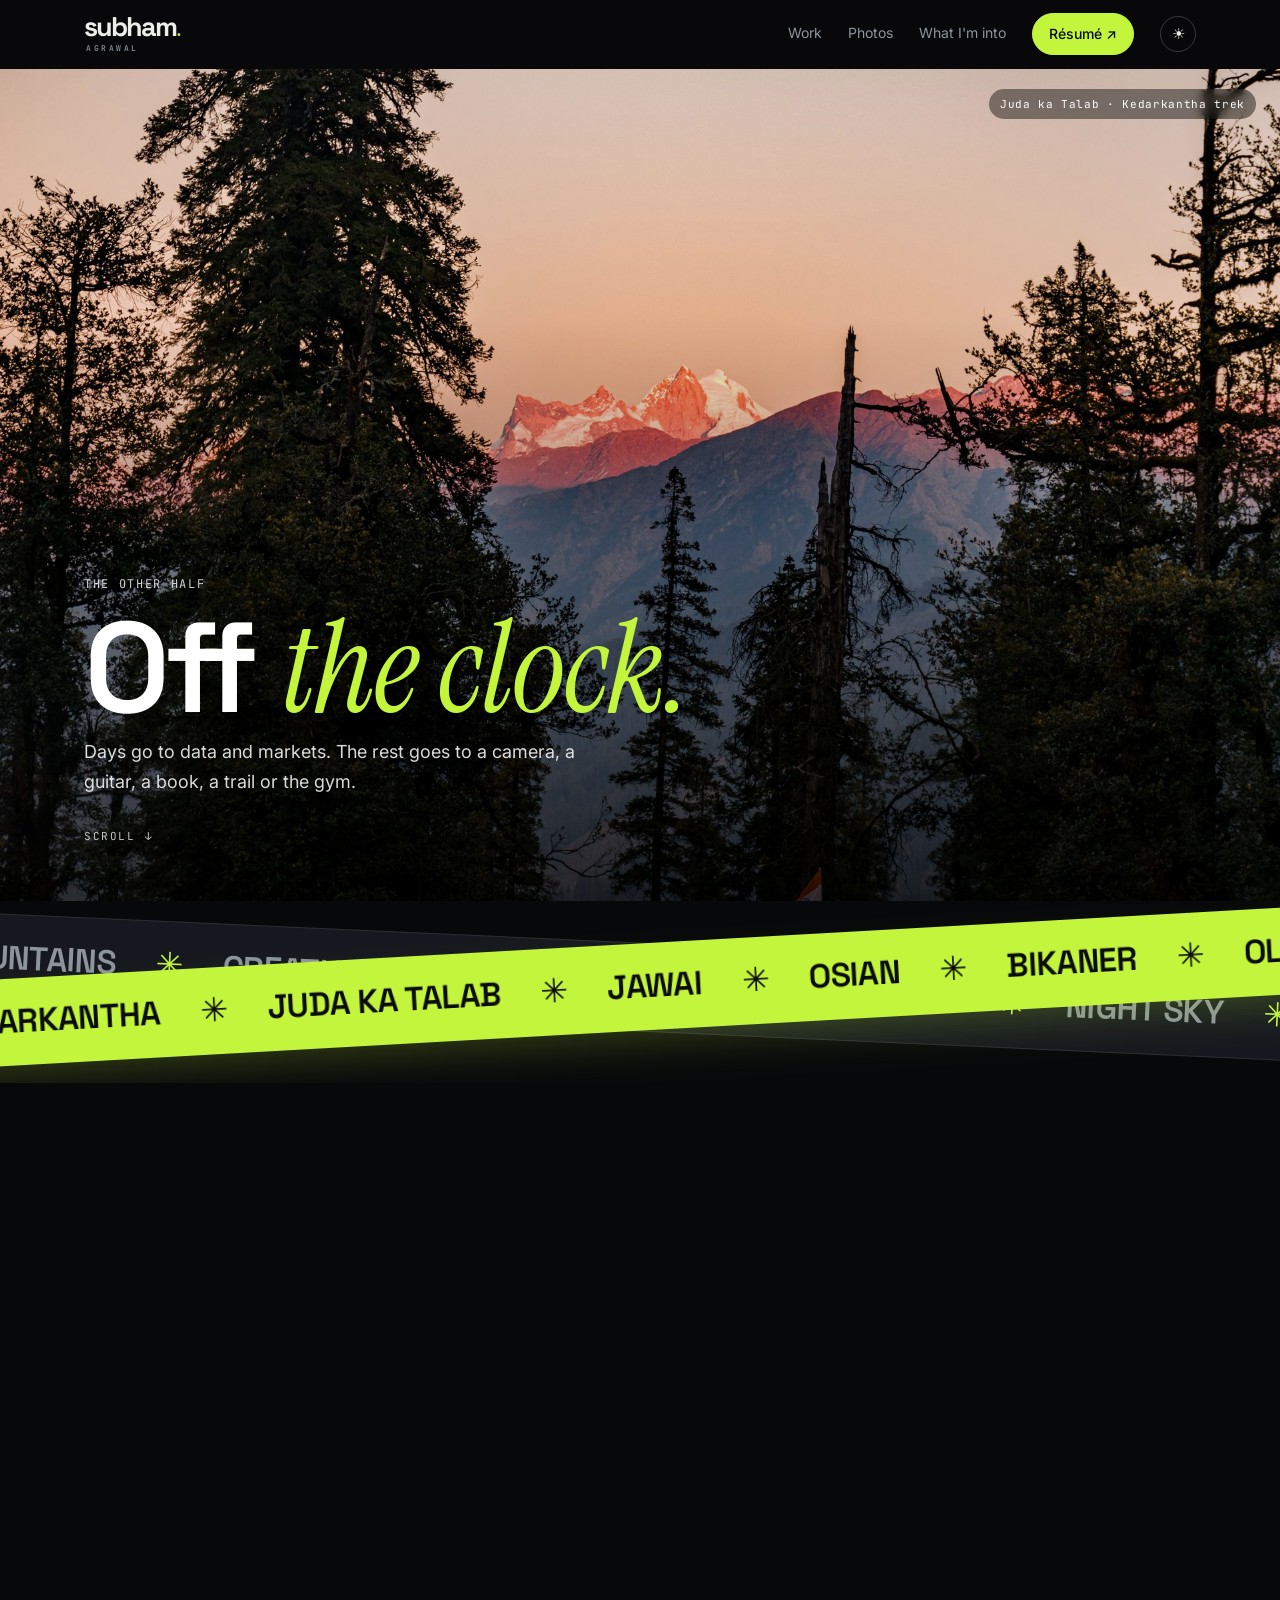
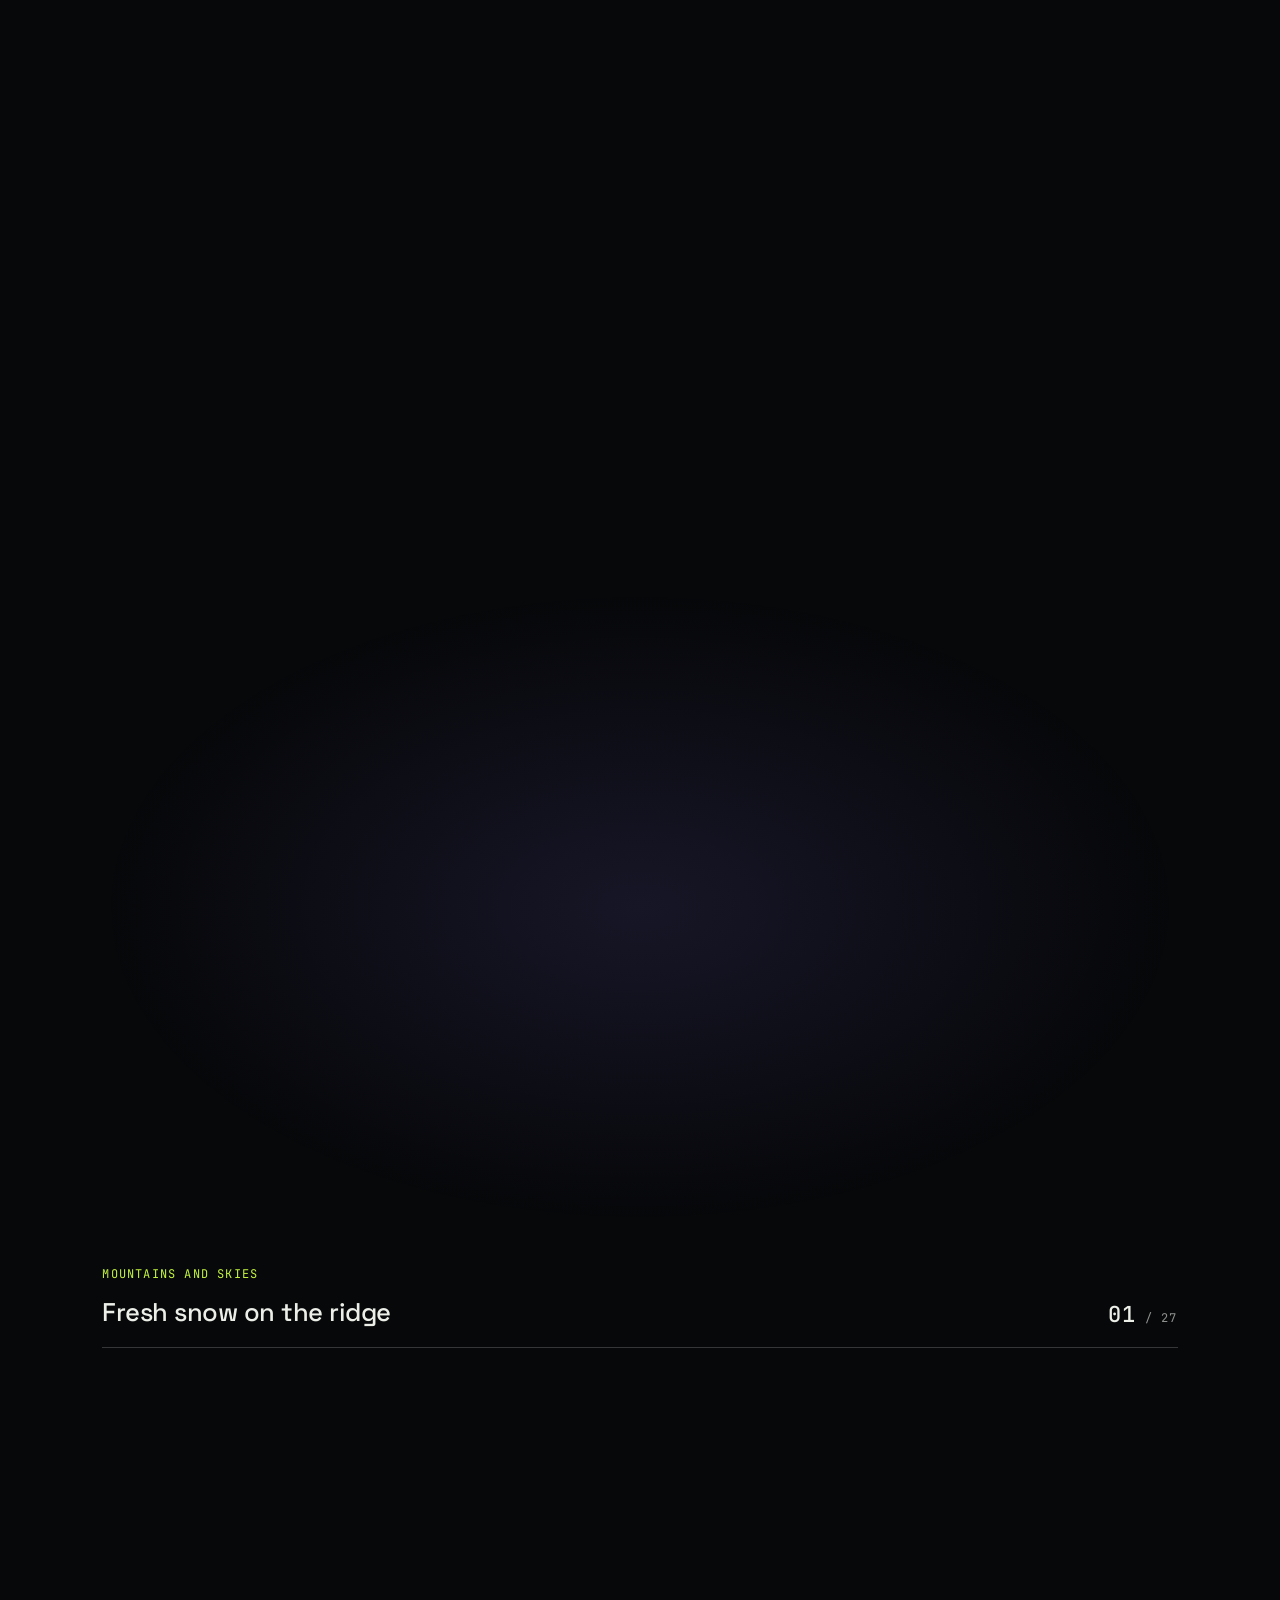
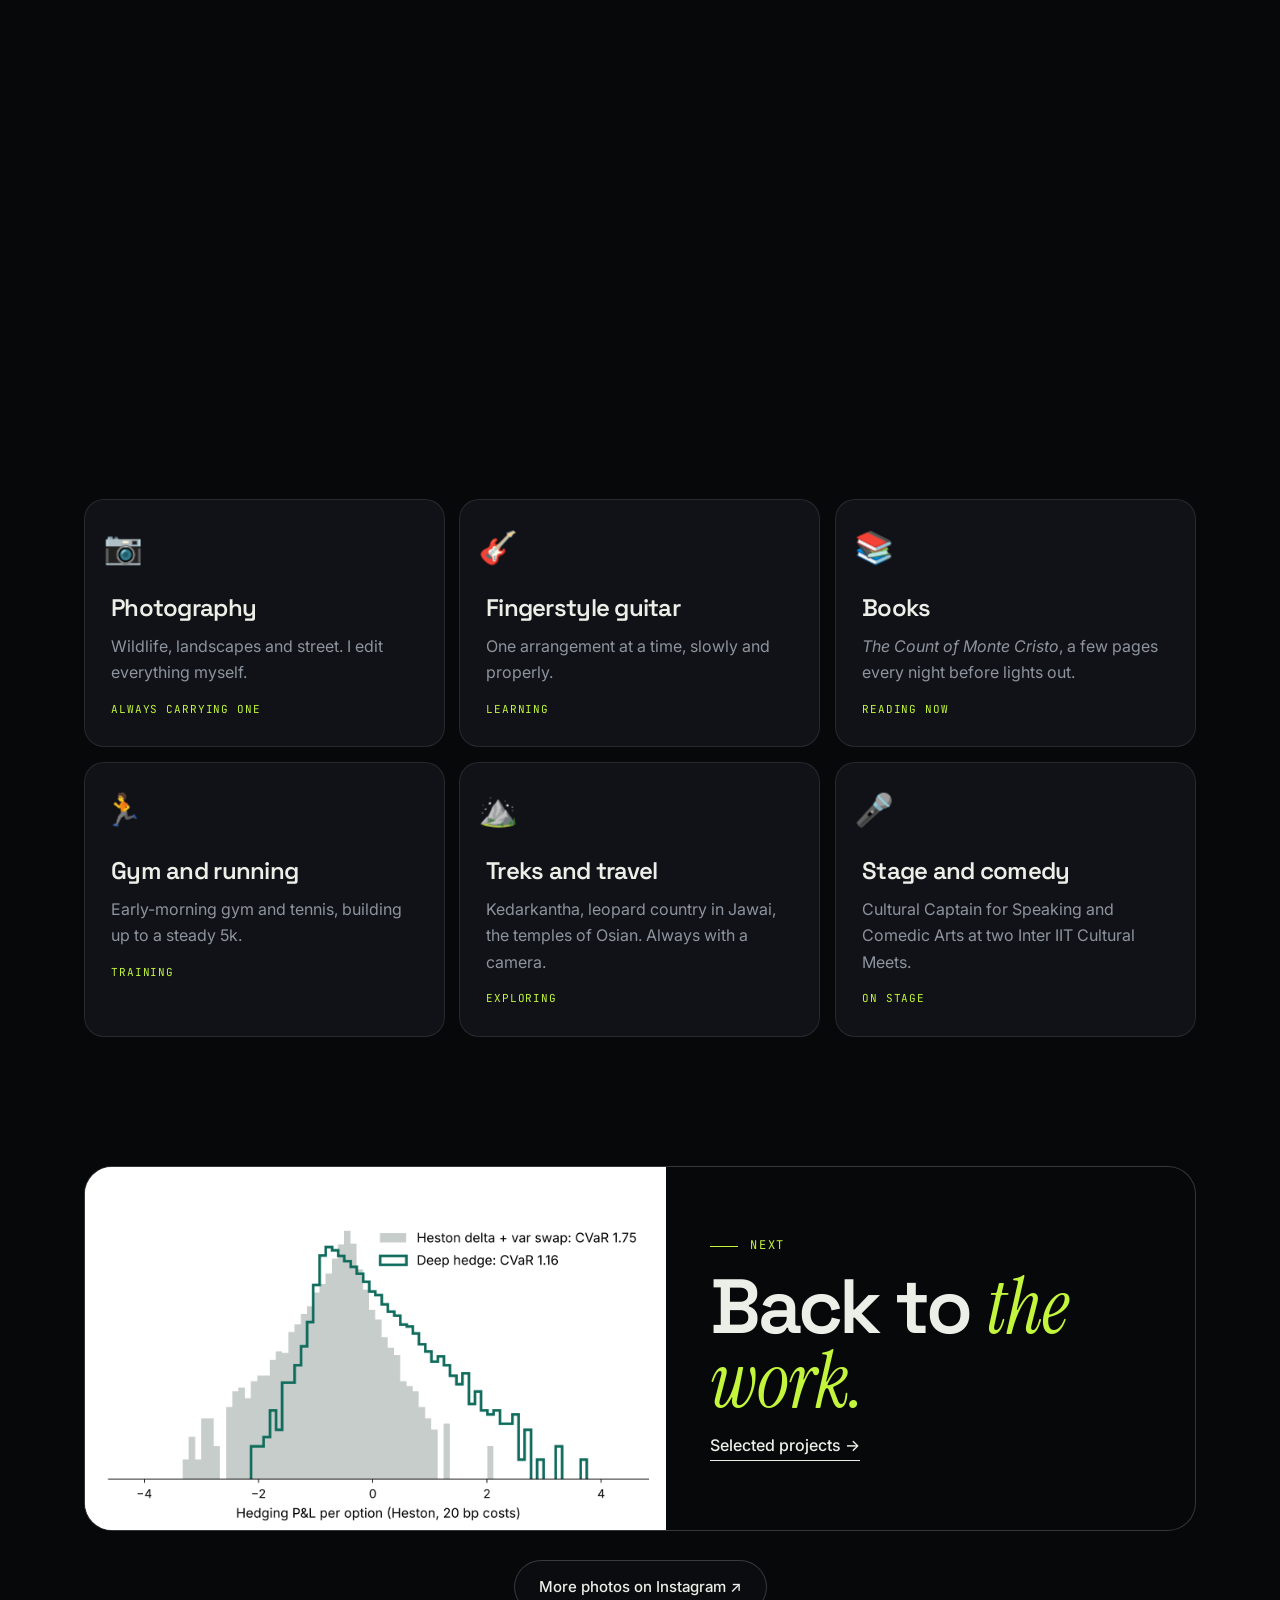
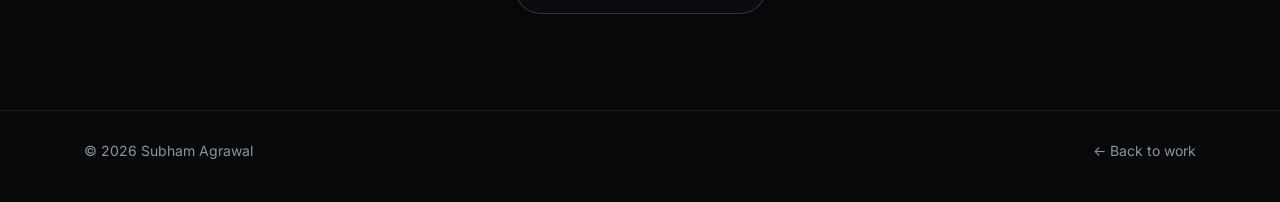
==== commit 8dbde668: "Point the portfolio at derivatives trading roles Lead Work with the Nifty options and India VIX stud" ====
--- a/life.html
+++ b/life.html
@@ -29,7 +29,7 @@
     <a href="index.html">Work</a>
     <a href="#gallery">Photos</a>
     <a href="#into" class="hide-md">What I'm into</a>
-    <a href="Subham_Agrawal_Resume_QuantResearch.pdf" target="_blank" rel="noopener" class="pill"><span class="pill-long">Quant résumé</span><span class="pill-short">CV</span> ↗</a>
+    <a href="Subham_Agrawal_Resume_Trading.pdf" target="_blank" rel="noopener" class="pill"><span class="pill-long">Résumé</span><span class="pill-short">CV</span> ↗</a>
     <button id="theme" aria-label="Toggle dark mode">☾</button>
     <button class="burger" id="burger" aria-label="Open menu" aria-expanded="false" aria-controls="msheet"><span></span><span></span></button>
   </div>
@@ -43,7 +43,7 @@
       <li style="--i:3"><a href="index.html#contact"><span>04</span>Contact</a></li>
     </ol>
     <div class="ms-foot">
-      <a class="btn primary" href="Subham_Agrawal_Resume_QuantResearch.pdf" target="_blank" rel="noopener">Quant résumé ↗</a>
+      <a class="btn primary" href="Subham_Agrawal_Resume_Trading.pdf" target="_blank" rel="noopener">Résumé ↗</a>
       <a class="btn" href="https://www.instagram.com/subham_.snaps" target="_blank" rel="noopener">Instagram ↗</a>
     </div>
   </div>
